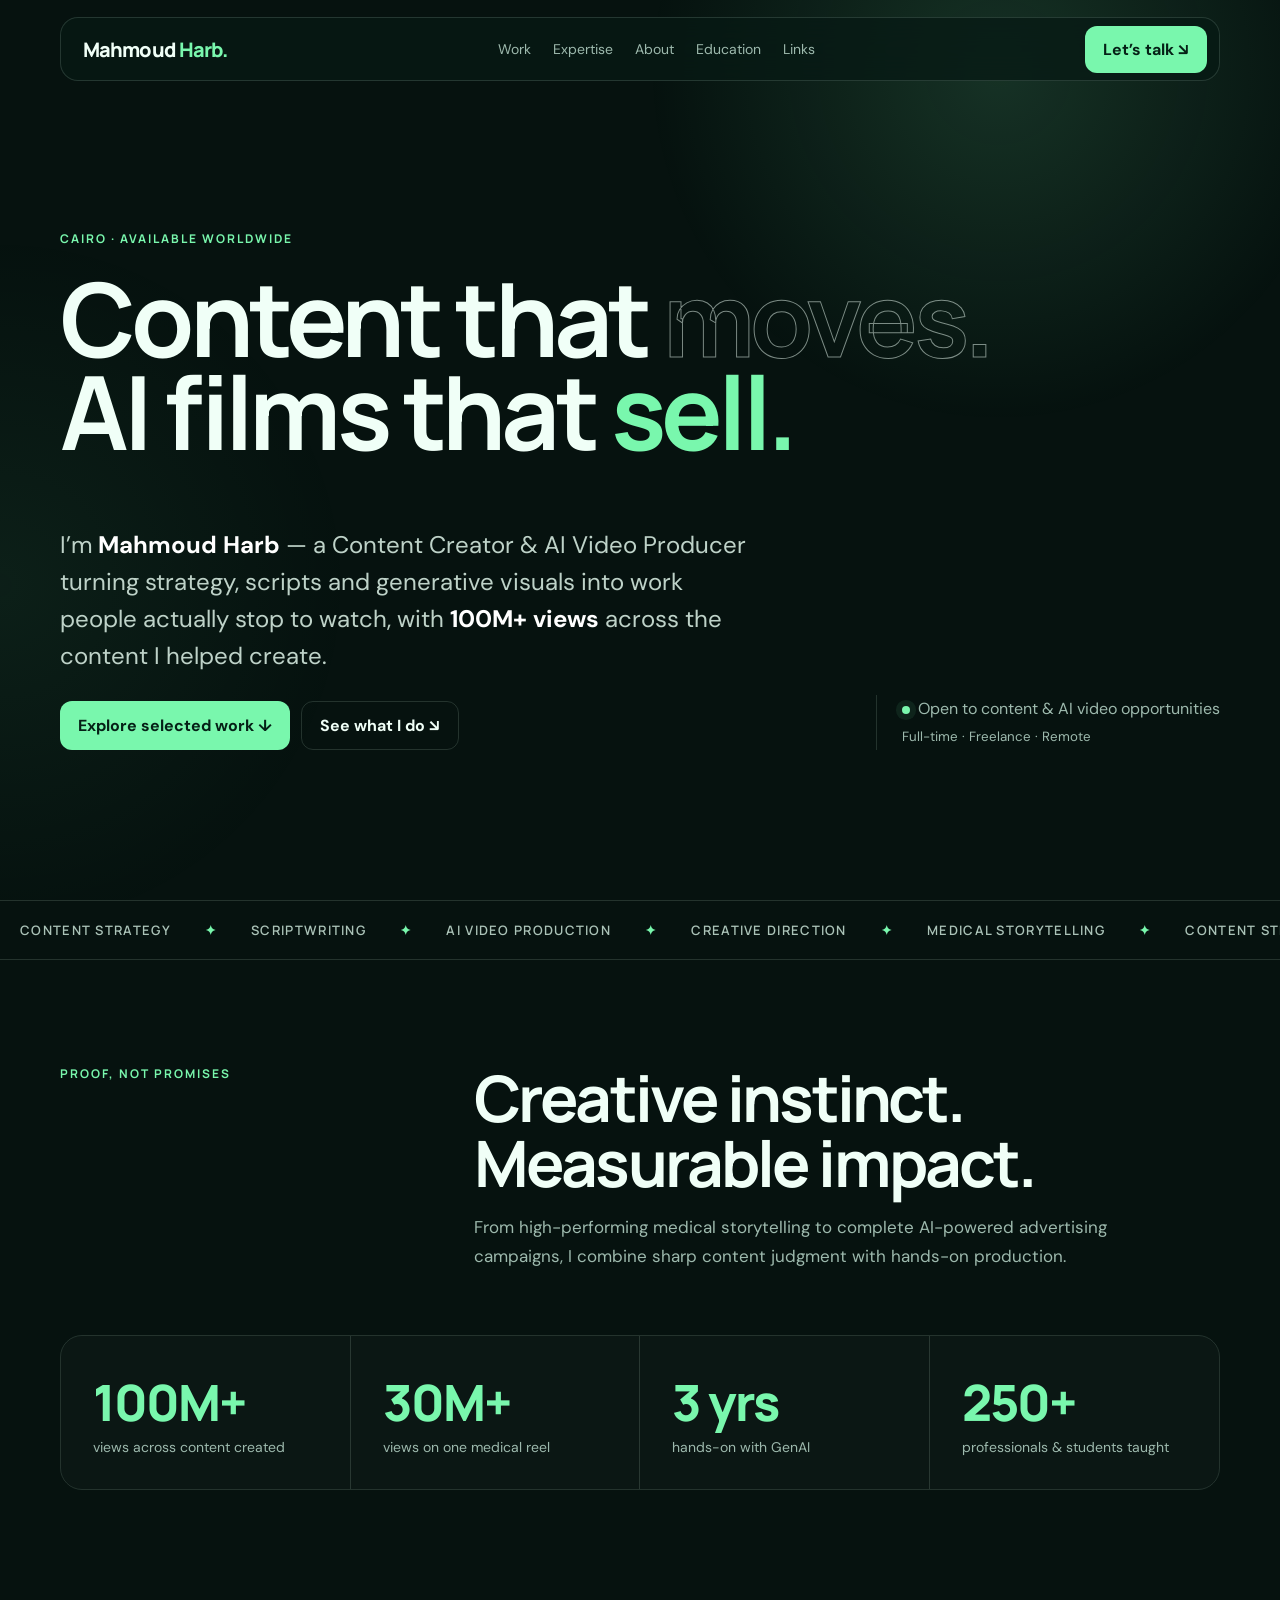
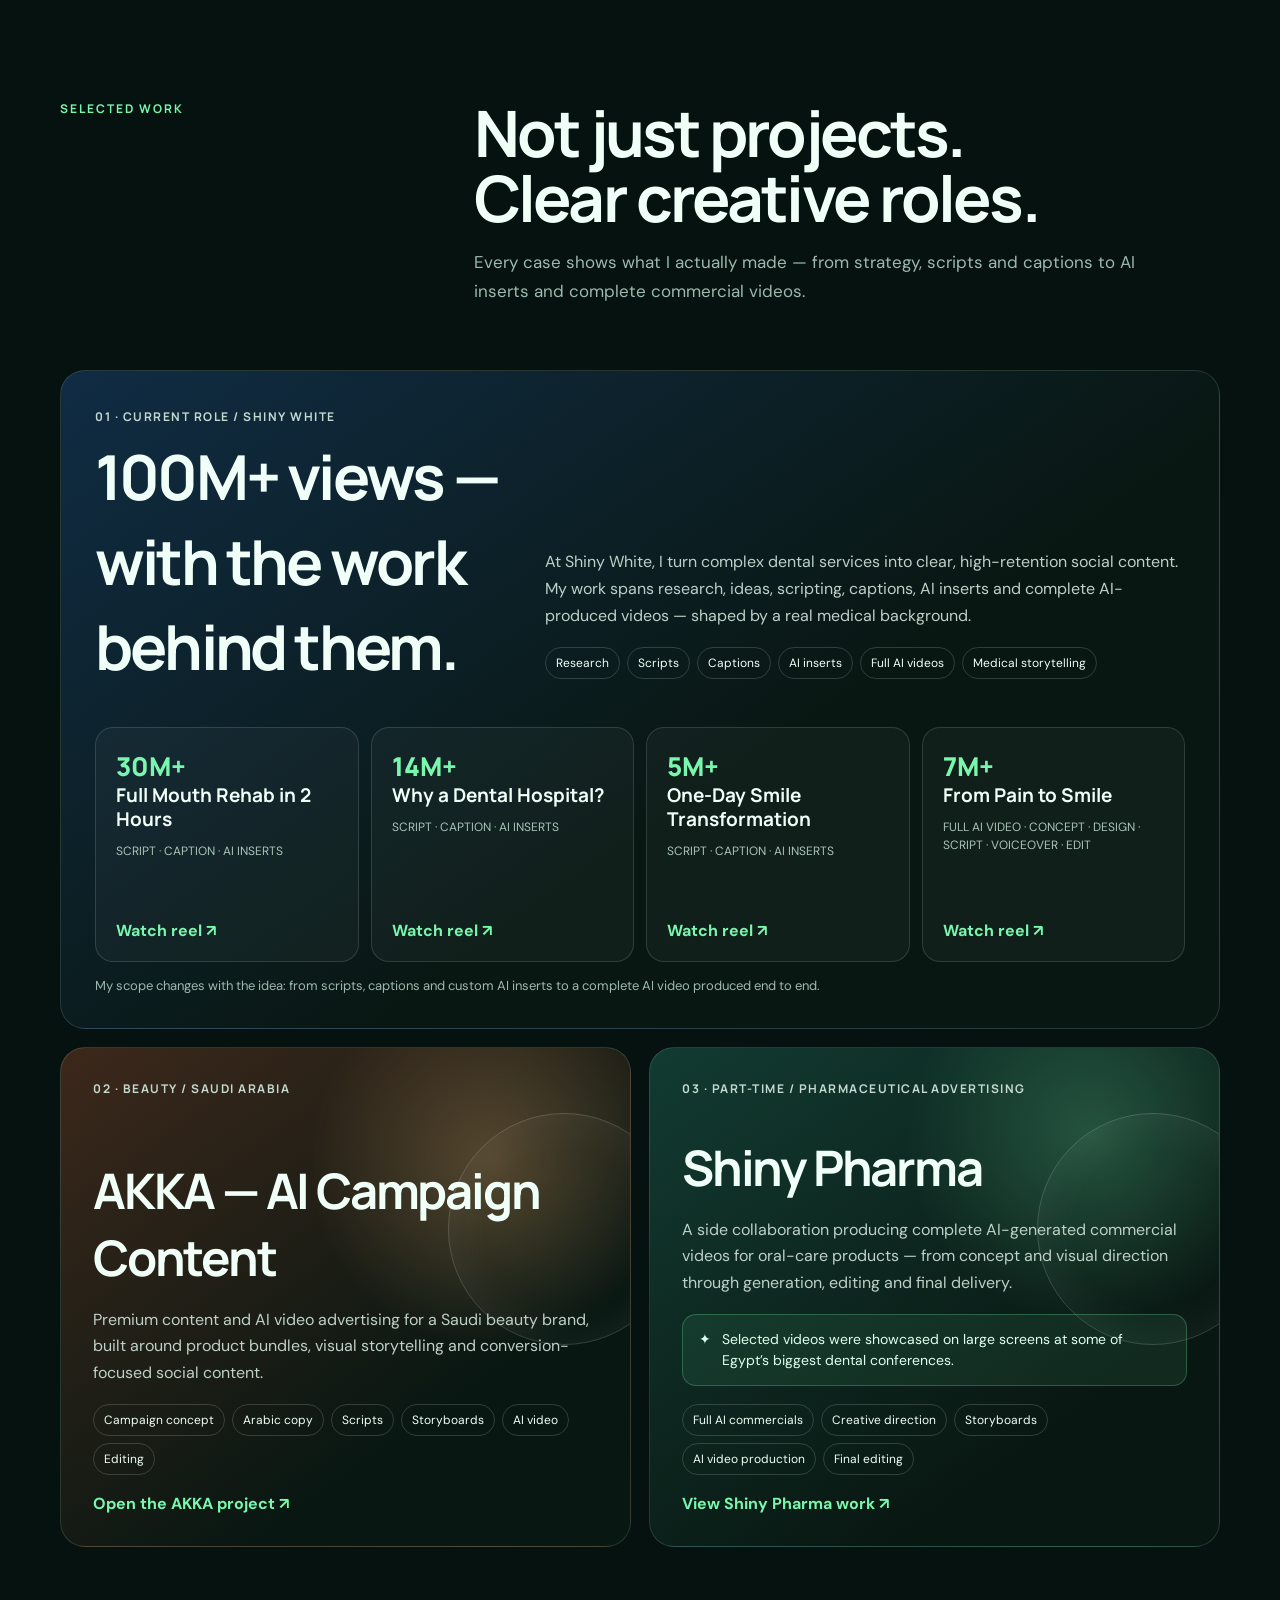
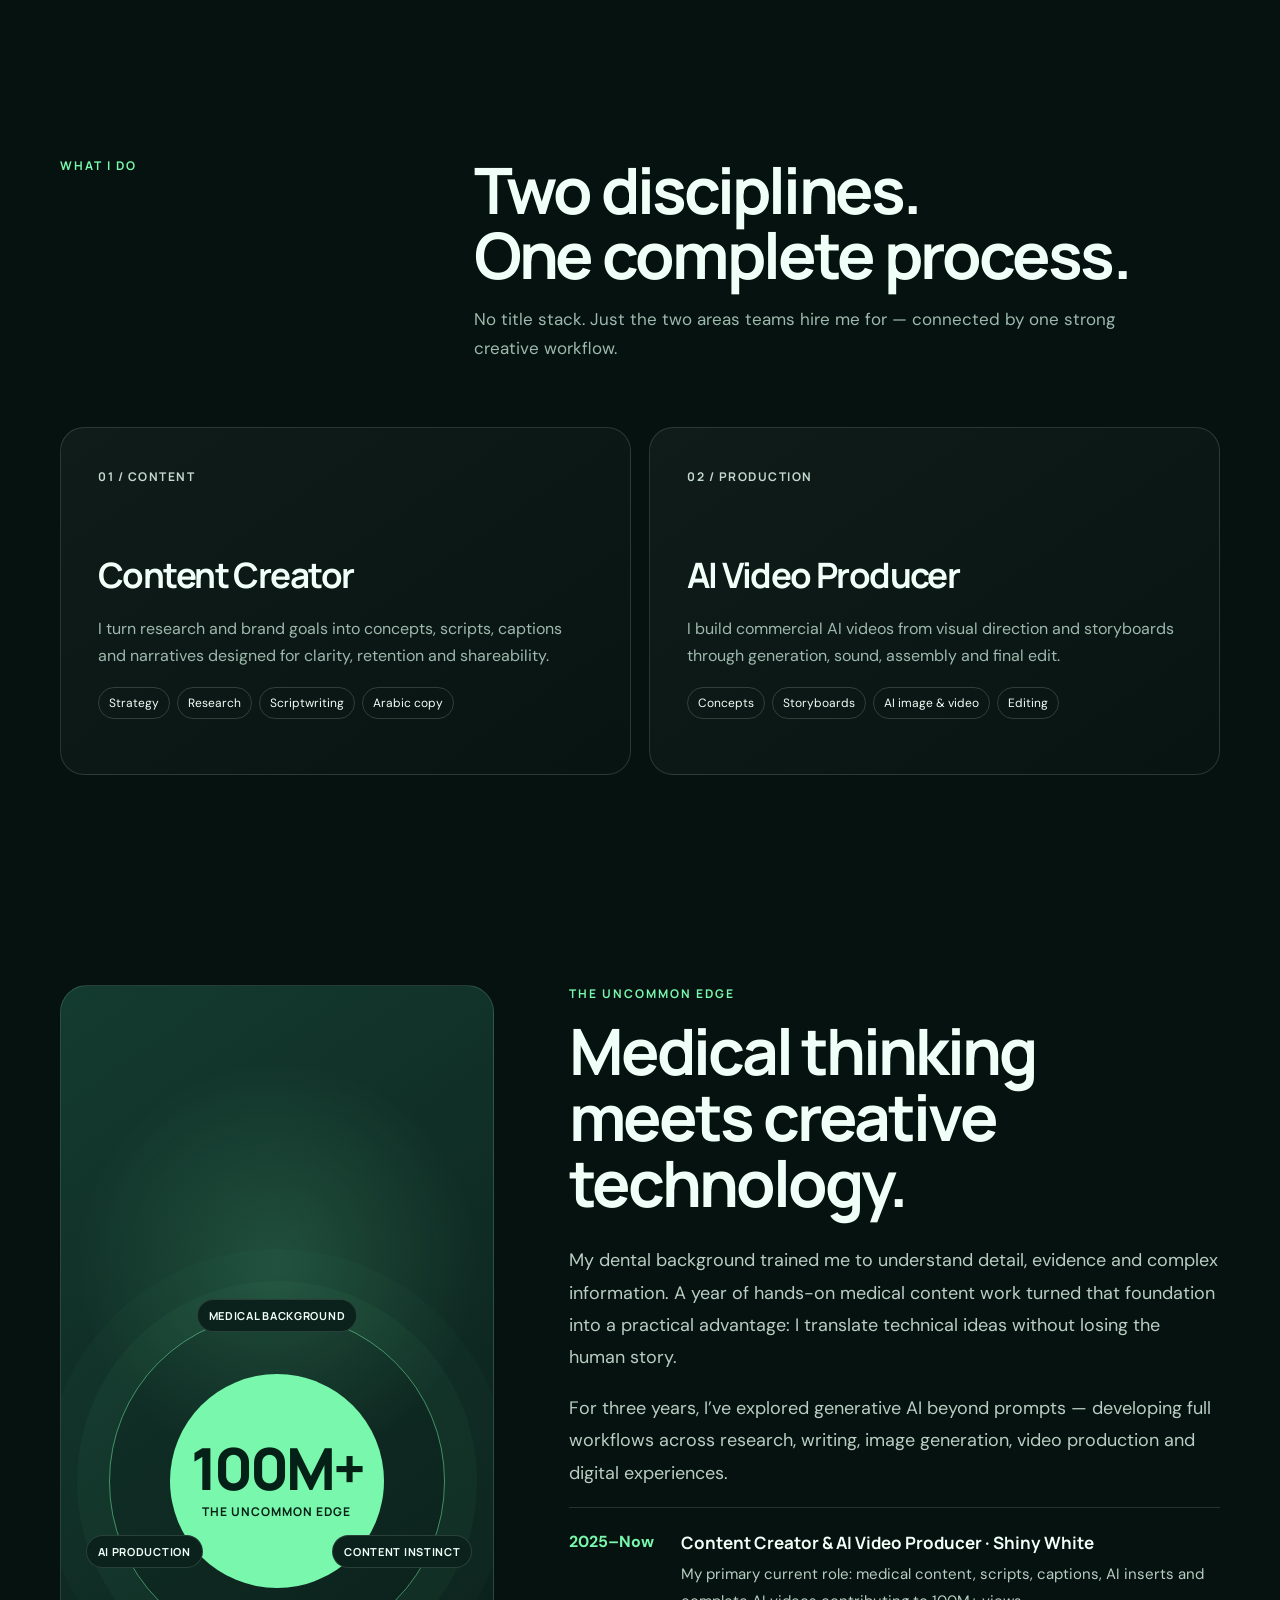
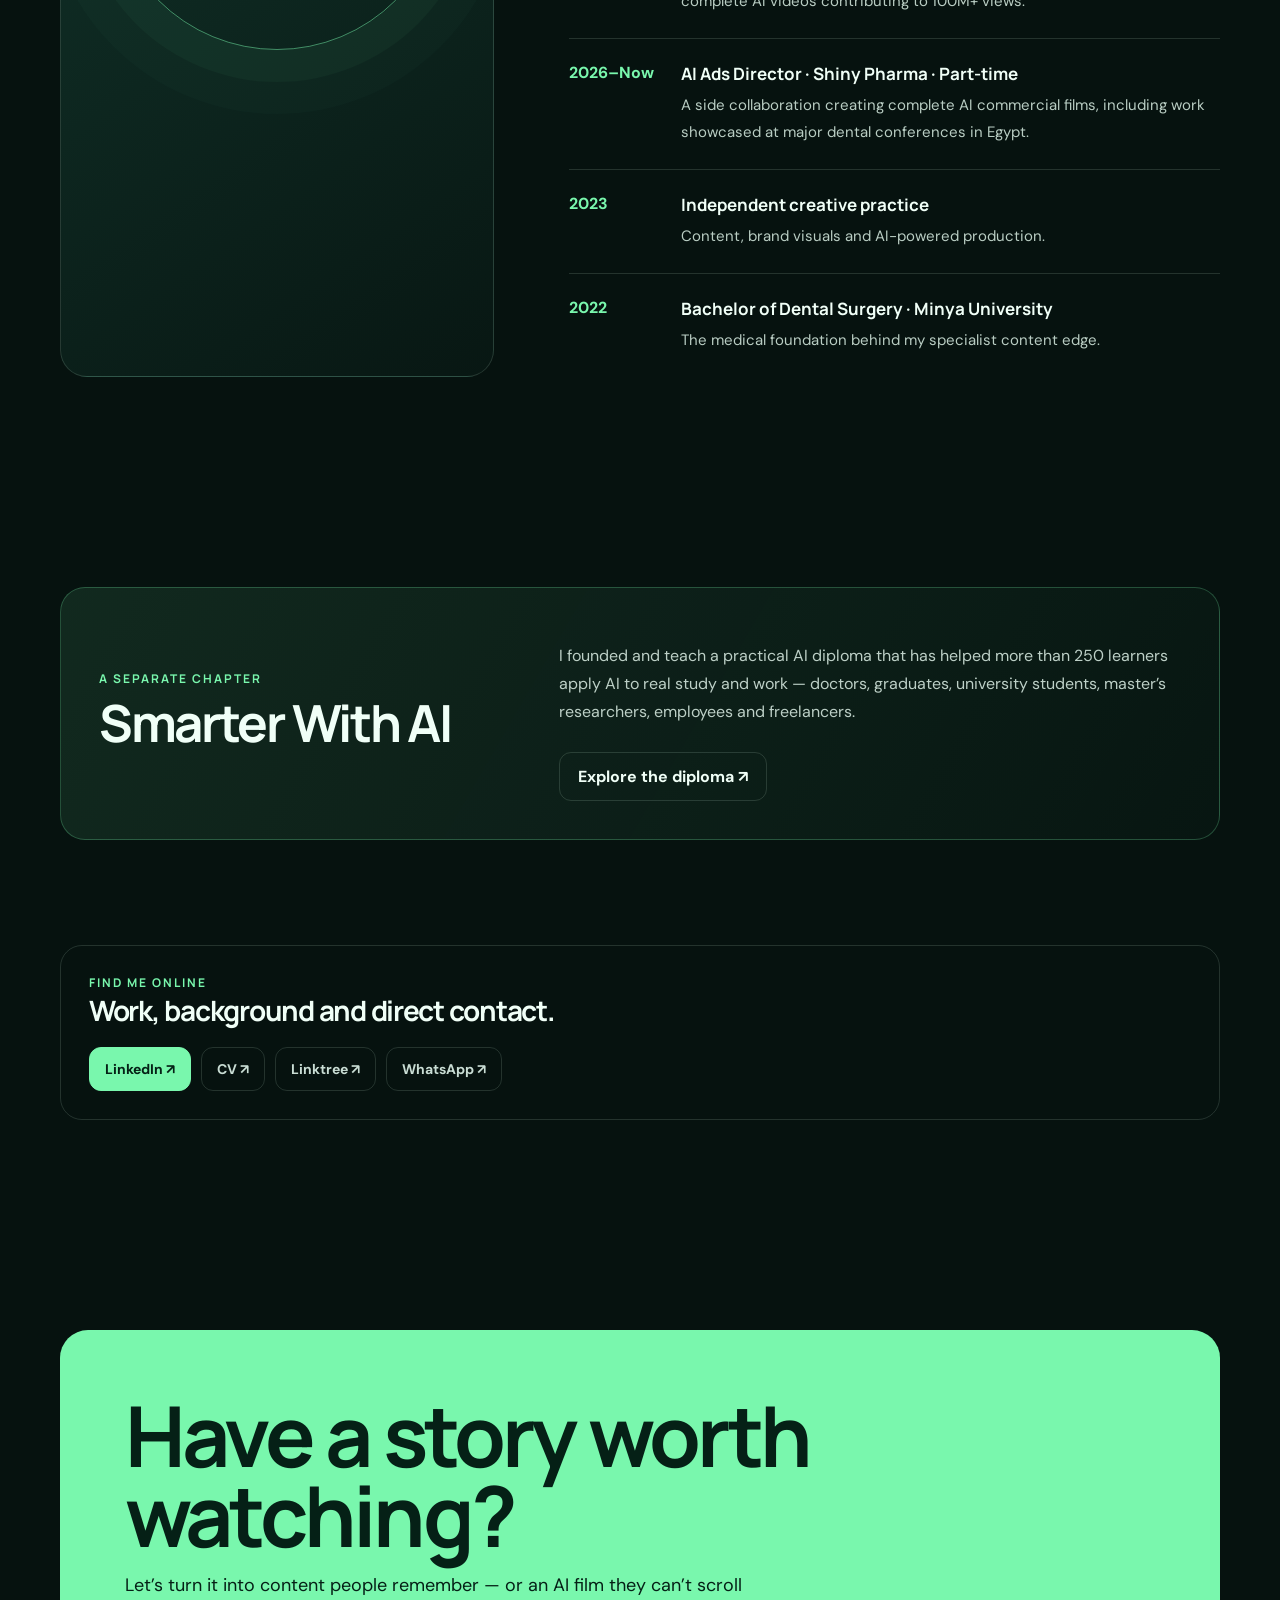
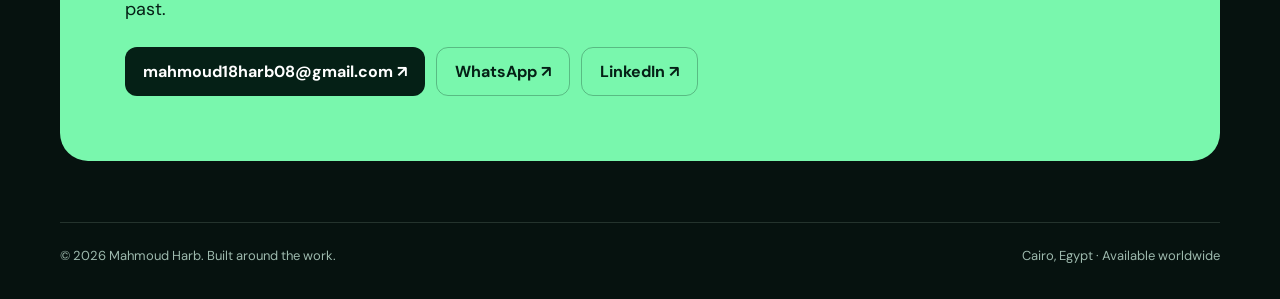
==== index.html @ a983f6a3 "index.html" ====
<!doctype html>
<html lang="en">
<head>
<meta charset="UTF-8"><meta name="viewport" content="width=device-width,initial-scale=1">
<title>Mahmoud Harb | Content Creator & AI Video Producer</title>
<meta name="description" content="Content creator and AI video producer with 100M+ views, a medical background and three years of hands-on generative AI experience.">
<link rel="preconnect" href="https://fonts.googleapis.com"><link rel="preconnect" href="https://fonts.gstatic.com" crossorigin>
<link href="https://fonts.googleapis.com/css2?family=DM+Sans:wght@400;500;600;700&family=Manrope:wght@500;600;700;800&display=swap" rel="stylesheet">
<style>
:root{--bg:#06120f;--panel:#0b211b;--line:rgba(215,255,232,.14);--text:#f0fff7;--muted:#9db9ad;--green:#79f7ad}*{box-sizing:border-box}html{scroll-behavior:smooth}body{margin:0;background:var(--bg);color:var(--text);font-family:"DM Sans",sans-serif;overflow-x:hidden}body:before{content:"";position:fixed;inset:0;z-index:-1;background:radial-gradient(circle at 78% 8%,rgba(121,247,173,.14),transparent 27%),radial-gradient(circle at 0 65%,rgba(121,247,173,.06),transparent 25%)}a{color:inherit;text-decoration:none}.wrap{width:min(1160px,calc(100% - 38px));margin:auto}.nav{position:fixed;z-index:10;top:17px;left:50%;transform:translateX(-50%);width:min(1160px,calc(100% - 26px));height:64px;padding:0 12px 0 22px;display:flex;align-items:center;justify-content:space-between;border:1px solid var(--line);background:rgba(7,25,20,.76);backdrop-filter:blur(18px);border-radius:18px}.logo,h1,h2,h3{font-family:Manrope;margin:0;letter-spacing:-.045em}.logo{font-weight:800;font-size:20px}.logo i{color:var(--green);font-style:normal}.links{display:flex;gap:22px;color:var(--muted);font-size:14px}.cta,.btn{display:inline-flex;align-items:center;justify-content:center;border-radius:12px;padding:13px 18px;font-weight:700;transition:.25s}.cta,.btn.main{background:var(--green);color:#052016}.btn.alt{border:1px solid var(--line)}.cta:hover,.btn:hover,.social-pill:hover{transform:translateY(-2px)}header{min-height:100vh;padding:155px 0 75px;display:grid;align-items:center}.eyebrow,.kicker{font:700 12px Manrope;letter-spacing:2px;text-transform:uppercase;color:var(--green)}h1{font-size:clamp(54px,8vw,108px);line-height:.9;margin:25px 0}.outline{color:transparent;-webkit-text-stroke:1px rgba(240,255,247,.5)}.hero-row{margin-top:45px;display:grid;grid-template-columns:1.25fr .75fr;gap:60px;align-items:end}.lead{font-size:clamp(18px,2vw,24px);line-height:1.55;color:#bed2c8;max-width:720px}.lead strong{color:#fff}.buttons{display:flex;gap:11px;flex-wrap:wrap;margin-top:26px}.available{justify-self:end;border-left:1px solid var(--line);padding-left:25px;color:var(--muted);line-height:1.7}.dot{display:inline-block;width:8px;height:8px;border-radius:50%;background:var(--green);margin-right:8px;box-shadow:0 0 0 6px rgba(121,247,173,.08)}.ticker{border-block:1px solid var(--line);overflow:hidden}.track{width:max-content;display:flex;gap:34px;padding:20px;animation:move 25s linear infinite;text-transform:uppercase;color:#abc3b8;font:600 13px Manrope;letter-spacing:1.3px}.track b{color:var(--green)}@keyframes move{to{transform:translateX(-50%)}}section{padding:105px 0}.head{display:grid;grid-template-columns:.65fr 1.35fr;gap:55px;margin-bottom:46px}.head h2{font-size:clamp(40px,5vw,64px);line-height:1.02}.head p{color:var(--muted);font-size:17px;line-height:1.75;max-width:670px}.stats{display:grid;grid-template-columns:repeat(4,1fr);border:1px solid var(--line);border-radius:22px;overflow:hidden}.stat{padding:32px;background:rgba(255,255,255,.025);border-right:1px solid var(--line)}.stat:last-child{border:0}.stat b{display:block;font:800 clamp(34px,4vw,50px) Manrope;color:var(--green);letter-spacing:-2px}.stat span{font-size:14px;color:var(--muted)}.projects{display:grid;grid-template-columns:1fr 1fr;gap:18px}.card{min-height:500px;border:1px solid var(--line);border-radius:25px;padding:32px;background:var(--panel);display:flex;flex-direction:column;justify-content:space-between;position:relative;overflow:hidden}.card.akka{background:radial-gradient(circle at 76% 23%,rgba(234,181,114,.28),transparent 32%),linear-gradient(145deg,#3d281b,#091712 70%)}.card.shiny{background:radial-gradient(circle at 72% 25%,rgba(80,186,255,.2),transparent 30%),linear-gradient(145deg,#102c44,#091712 72%)}.card.pharma{background:radial-gradient(circle at 78% 18%,rgba(121,247,173,.22),transparent 31%),linear-gradient(145deg,#123b31,#091712 74%)}.card:before{content:"";position:absolute;width:230px;height:230px;border:1px solid rgba(255,255,255,.18);border-radius:50%;right:-50px;top:65px;box-shadow:inset 0 0 50px rgba(255,255,255,.07)}.card>*{position:relative}.num{font:700 12px Manrope;letter-spacing:1.5px;text-transform:uppercase;color:#c4d9cf}.card h3{font-size:clamp(30px,4vw,49px)}.card p{color:#bed0c7;line-height:1.65;max-width:620px}.tags{display:flex;gap:7px;flex-wrap:wrap;margin:18px 0}.tag{border:1px solid rgba(255,255,255,.16);border-radius:100px;padding:7px 10px;font-size:12px}.more{font-weight:700;color:var(--green)}.conference{display:flex;gap:11px;align-items:flex-start;padding:14px 16px;margin:18px 0;border:1px solid rgba(121,247,173,.25);background:rgba(121,247,173,.08);border-radius:14px;color:#dfffee;font-size:14px;line-height:1.5}.case-wide{grid-column:1/-1;border:1px solid var(--line);border-radius:25px;padding:34px;background:linear-gradient(145deg,#102c44,#091712 60%)}.case-top{display:grid;grid-template-columns:.78fr 1.22fr;gap:40px;align-items:end}.case-top h3{font-size:clamp(36px,5vw,62px);margin:8px 0}.case-top p{color:#bed0c7;line-height:1.7}.sample-grid{display:grid;grid-template-columns:repeat(4,1fr);gap:12px;margin-top:30px}.sample{min-height:235px;padding:20px;border:1px solid rgba(255,255,255,.13);border-radius:18px;background:rgba(255,255,255,.035);display:flex;flex-direction:column;justify-content:space-between;transition:.25s}.sample:hover{border-color:rgba(121,247,173,.55);transform:translateY(-3px)}.sample strong{font:700 19px Manrope;line-height:1.25}.views{font:800 26px Manrope;color:var(--green)}.sample-meta{color:#a9c4b8;font-size:12px;line-height:1.55;margin-top:10px}.scope-note{grid-column:1/-1;color:var(--muted);font-size:13px;margin-top:3px}.services{display:grid;grid-template-columns:1fr 1fr;gap:18px}.service{border:1px solid var(--line);border-radius:24px;padding:37px;background:linear-gradient(145deg,rgba(255,255,255,.045),rgba(255,255,255,.01));min-height:320px}.service h3{font-size:35px;margin:65px 0 15px}.service p{color:var(--muted);line-height:1.7}.about{display:grid;grid-template-columns:.8fr 1.2fr;gap:75px}.visual{min-height:570px;position:sticky;top:105px;border:1px solid var(--line);border-radius:27px;background:radial-gradient(circle at 50% 28%,rgba(121,247,173,.16),transparent 27%),linear-gradient(145deg,#143b30,#081713);display:grid;place-items:center;overflow:hidden}.edge-orbit{width:78%;aspect-ratio:1;border:1px solid rgba(121,247,173,.5);border-radius:50%;display:grid;place-items:center;position:relative;box-shadow:0 0 0 32px rgba(121,247,173,.035),0 0 0 64px rgba(121,247,173,.018)}.edge-core{width:64%;aspect-ratio:1;border-radius:50%;background:var(--green);color:#052016;display:flex;flex-direction:column;align-items:center;justify-content:center;text-align:center;padding:15px}.edge-core b{font:800 clamp(38px,5vw,58px) Manrope;letter-spacing:-3px;line-height:.9}.edge-core span{font:700 12px Manrope;text-transform:uppercase;letter-spacing:1px;margin-top:9px}.orbit-label{position:absolute;padding:8px 11px;border:1px solid var(--line);background:#0b211b;border-radius:100px;font:700 11px Manrope;letter-spacing:.7px;text-transform:uppercase}.orbit-label.one{top:-15px}.orbit-label.two{right:-28px;bottom:24%}.orbit-label.three{left:-24px;bottom:24%}.about h2{font-size:clamp(42px,5vw,66px);line-height:1.03;margin:16px 0 28px}.about p{font-size:18px;line-height:1.8;color:#b9cdc3}.time{display:grid;grid-template-columns:92px 1fr;gap:20px;border-top:1px solid var(--line);padding:23px 0}.time b{color:var(--green)}.time h4{font:700 17px Manrope;margin:0 0 7px}.time p{font-size:15px;margin:0}.edu{border:1px solid rgba(121,247,173,.25);background:linear-gradient(120deg,rgba(121,247,173,.1),rgba(121,247,173,.02));border-radius:25px;padding:38px;display:grid;grid-template-columns:.8fr 1.2fr;gap:45px;align-items:center}.edu h3{font-size:clamp(35px,4vw,52px)}.edu p{color:#bdd0c7;line-height:1.75}.social-section{padding-top:0}.socialbar{border:1px solid var(--line);border-radius:22px;padding:28px}.socialbar h3{font-size:28px;margin-bottom:18px}.sociallinks{display:flex;gap:10px;flex-wrap:wrap}.social-pill{padding:12px 15px;border:1px solid var(--line);border-radius:12px;color:#c9ddd4;font-weight:700;font-size:14px;transition:.25s}.social-pill.primary{background:var(--green);border-color:var(--green);color:#052016}.contact{padding-bottom:36px}.contactbox{border-radius:28px;background:var(--green);color:#052016;padding:65px}.contactbox h2{font-size:clamp(48px,7vw,84px);line-height:.95}.contactbox p{font-size:18px;max-width:650px}.contactbox .btn.main{background:#052016;color:white}.contactbox .btn.alt{border-color:rgba(5,32,22,.28)}footer{padding:25px 0 35px;color:var(--muted);font-size:13px}.foot{display:flex;justify-content:space-between;border-top:1px solid var(--line);padding-top:24px}.reveal{opacity:0;transform:translateY(24px);transition:.7s}.reveal.show{opacity:1;transform:none}
@media(max-width:850px){.links{display:none}.hero-row,.head,.about,.edu,.case-top{grid-template-columns:1fr;gap:28px}.available{justify-self:start}.stats{grid-template-columns:1fr 1fr}.projects{grid-template-columns:1fr}.case-wide{grid-column:auto}.sample-grid{grid-template-columns:1fr 1fr}.services{grid-template-columns:1fr}.visual{position:relative;top:0;min-height:440px}.stat:nth-child(2){border-right:0}.stat:nth-child(-n+2){border-bottom:1px solid var(--line)}}@media(max-width:520px){.wrap{width:calc(100% - 26px)}.nav{height:58px}.logo{font-size:17px}.cta{font-size:12px;padding:10px 12px}header{min-height:auto;padding-top:125px}h1{font-size:51px}.lead{font-size:17px}.stats{grid-template-columns:1fr}.stat{border-right:0;border-bottom:1px solid var(--line)}section{padding:75px 0}.card,.service,.case-wide{padding:24px}.card{min-height:430px}.sample-grid{grid-template-columns:1fr}.sample{min-height:190px}.visual{min-height:390px}.edge-orbit{width:73%}.contactbox{padding:43px 26px}.foot{flex-direction:column;gap:14px}}@media(prefers-reduced-motion:reduce){.track{animation:none}.reveal{opacity:1;transform:none}}
</style>
</head>
<body>
<nav class="nav"><a class="logo" href="#">Mahmoud <i>Harb.</i></a><div class="links"><a href="#work">Work</a><a href="#expertise">Expertise</a><a href="#about">About</a><a href="#education">Education</a><a href="#connect">Links</a></div><a class="cta" href="#contact">Let’s talk ↘</a></nav>
<header class="wrap"><div><div class="eyebrow">Cairo · Available worldwide</div><h1>Content that <span class="outline">moves.</span><br>AI films that <span style="color:var(--green)">sell.</span></h1><div class="hero-row"><div><p class="lead">I’m <strong>Mahmoud Harb</strong> — a Content Creator & AI Video Producer turning strategy, scripts and generative visuals into work people actually stop to watch, with <strong>100M+ views</strong> across the content I helped create.</p><div class="buttons"><a class="btn main" href="#work">Explore selected work ↓</a><a class="btn alt" href="#expertise">See what I do ↘</a></div></div><div class="available"><span class="dot"></span>Open to content & AI video opportunities<br><small>Full-time · Freelance · Remote</small></div></div></div></header>
<div class="ticker"><div class="track"><span>Content strategy</span><b>✦</b><span>Scriptwriting</span><b>✦</b><span>AI video production</span><b>✦</b><span>Creative direction</span><b>✦</b><span>Medical storytelling</span><b>✦</b><span>Content strategy</span><b>✦</b><span>Scriptwriting</span><b>✦</b><span>AI video production</span><b>✦</b><span>Creative direction</span><b>✦</b><span>Medical storytelling</span><b>✦</b></div></div>
<main>
<section><div class="wrap"><div class="head reveal"><div class="kicker">Proof, not promises</div><div><h2>Creative instinct.<br>Measurable impact.</h2><p>From high-performing medical storytelling to complete AI-powered advertising campaigns, I combine sharp content judgment with hands-on production.</p></div></div><div class="stats reveal"><div class="stat"><b>100M+</b><span>views across content created</span></div><div class="stat"><b>30M+</b><span>views on one medical reel</span></div><div class="stat"><b>3 yrs</b><span>hands-on with GenAI</span></div><div class="stat"><b>250+</b><span>professionals & students taught</span></div></div></div></section>
<section id="work"><div class="wrap"><div class="head reveal"><div class="kicker">Selected work</div><div><h2>Not just projects.<br>Clear creative roles.</h2><p>Every case shows what I actually made — from strategy, scripts and captions to AI inserts and complete commercial videos.</p></div></div><div class="projects">
<article class="case-wide reveal"><div class="case-top"><div><span class="num">01 · Current role / Shiny White</span><h3>100M+ views — with the work behind them.</h3></div><div><p>At Shiny White, I turn complex dental services into clear, high-retention social content. My work spans research, ideas, scripting, captions, AI inserts and complete AI-produced videos — shaped by a real medical background.</p><div class="tags"><span class="tag">Research</span><span class="tag">Scripts</span><span class="tag">Captions</span><span class="tag">AI inserts</span><span class="tag">Full AI videos</span><span class="tag">Medical storytelling</span></div></div></div><div class="sample-grid">
<a class="sample" target="_blank" rel="noopener" href="https://www.instagram.com/reel/DV_U5z1jWoQ/?utm_source=ig_web_copy_link&igsh=MzRlODBiNWFlZA=="><div><div class="views">30M+</div><strong>Full Mouth Rehab in 2 Hours</strong><div class="sample-meta">SCRIPT · CAPTION · AI INSERTS</div></div><span class="more">Watch reel ↗</span></a>
<a class="sample" target="_blank" rel="noopener" href="https://www.instagram.com/reel/DWJBw4IjeYD/?utm_source=ig_web_copy_link&igsh=MzRlODBiNWFlZA=="><div><div class="views">14M+</div><strong>Why a Dental Hospital?</strong><div class="sample-meta">SCRIPT · CAPTION · AI INSERTS</div></div><span class="more">Watch reel ↗</span></a>
<a class="sample" target="_blank" rel="noopener" href="https://www.instagram.com/reel/DZa8bceiqEs/"><div><div class="views">5M+</div><strong>One-Day Smile Transformation</strong><div class="sample-meta">SCRIPT · CAPTION · AI INSERTS</div></div><span class="more">Watch reel ↗</span></a>
<a class="sample" target="_blank" rel="noopener" href="https://www.instagram.com/reel/DaA4KxXFO-6/?utm_source=ig_web_copy_link&igsh=MzRlODBiNWFlZA=="><div><div class="views">7M+</div><strong>From Pain to Smile</strong><div class="sample-meta">FULL AI VIDEO · CONCEPT · DESIGN · SCRIPT · VOICEOVER · EDIT</div></div><span class="more">Watch reel ↗</span></a>
<div class="scope-note">My scope changes with the idea: from scripts, captions and custom AI inserts to a complete AI video produced end to end.</div>
</div></article>
<article class="card akka reveal"><span class="num">02 · Beauty / Saudi Arabia</span><div><h3>AKKA — AI Campaign Content</h3><p>Premium content and AI video advertising for a Saudi beauty brand, built around product bundles, visual storytelling and conversion-focused social content.</p><div class="tags"><span class="tag">Campaign concept</span><span class="tag">Arabic copy</span><span class="tag">Scripts</span><span class="tag">Storyboards</span><span class="tag">AI video</span><span class="tag">Editing</span></div><a class="more" target="_blank" rel="noopener" href="https://drive.google.com/drive/folders/1aj6il_2NTvbgOJnVXtIymrxKfmsrHSlH?usp=sharing">Open the AKKA project ↗</a></div></article>
<article class="card pharma reveal"><span class="num">03 · Part-time / Pharmaceutical advertising</span><div><h3>Shiny Pharma</h3><p>A side collaboration producing complete AI-generated commercial videos for oral-care products — from concept and visual direction through generation, editing and final delivery.</p><div class="conference"><span>✦</span><span>Selected videos were showcased on large screens at some of Egypt’s biggest dental conferences.</span></div><div class="tags"><span class="tag">Full AI commercials</span><span class="tag">Creative direction</span><span class="tag">Storyboards</span><span class="tag">AI video production</span><span class="tag">Final editing</span></div><a class="more" target="_blank" rel="noopener" href="https://drive.google.com/drive/folders/1ZJujZo2g473f6RY53t7mGYjmjzGdkk7b?usp=sharing">View Shiny Pharma work ↗</a></div></article>
</div></div></section>
<section id="expertise"><div class="wrap"><div class="head reveal"><div class="kicker">What I do</div><div><h2>Two disciplines.<br>One complete process.</h2><p>No title stack. Just the two areas teams hire me for — connected by one strong creative workflow.</p></div></div><div class="services"><article class="service reveal"><span class="num">01 / CONTENT</span><h3>Content Creator</h3><p>I turn research and brand goals into concepts, scripts, captions and narratives designed for clarity, retention and shareability.</p><div class="tags"><span class="tag">Strategy</span><span class="tag">Research</span><span class="tag">Scriptwriting</span><span class="tag">Arabic copy</span></div></article><article class="service reveal"><span class="num">02 / PRODUCTION</span><h3>AI Video Producer</h3><p>I build commercial AI videos from visual direction and storyboards through generation, sound, assembly and final edit.</p><div class="tags"><span class="tag">Concepts</span><span class="tag">Storyboards</span><span class="tag">AI image & video</span><span class="tag">Editing</span></div></article></div></div></section>
<section id="about"><div class="wrap about"><div class="visual reveal"><div class="edge-orbit"><span class="orbit-label one">Medical background</span><span class="orbit-label two">Content instinct</span><span class="orbit-label three">AI production</span><div class="edge-core"><b>100M+</b><span>The uncommon edge</span></div></div></div><div class="reveal"><div class="kicker">The uncommon edge</div><h2>Medical thinking meets creative technology.</h2><p>My dental background trained me to understand detail, evidence and complex information. A year of hands-on medical content work turned that foundation into a practical advantage: I translate technical ideas without losing the human story.</p><p>For three years, I’ve explored generative AI beyond prompts — developing full workflows across research, writing, image generation, video production and digital experiences.</p><div class="time"><b>2025–Now</b><div><h4>Content Creator & AI Video Producer · Shiny White</h4><p>My primary current role: medical content, scripts, captions, AI inserts and complete AI videos contributing to 100M+ views.</p></div></div><div class="time"><b>2026–Now</b><div><h4>AI Ads Director · Shiny Pharma · Part-time</h4><p>A side collaboration creating complete AI commercial films, including work showcased at major dental conferences in Egypt.</p></div></div><div class="time"><b>2023</b><div><h4>Independent creative practice</h4><p>Content, brand visuals and AI-powered production.</p></div></div><div class="time"><b>2022</b><div><h4>Bachelor of Dental Surgery · Minya University</h4><p>The medical foundation behind my specialist content edge.</p></div></div></div></div></section>
<section id="education"><div class="wrap"><div class="edu reveal"><div><div class="kicker">A separate chapter</div><h3>Smarter With AI</h3></div><div><p>I founded and teach a practical AI diploma that has helped more than 250 learners apply AI to real study and work — doctors, graduates, university students, master’s researchers, employees and freelancers.</p><div class="buttons"><a class="btn alt" target="_blank" rel="noopener" href="https://mahmoudtaru.github.io/Smarter-With-Ai-course/">Explore the diploma ↗</a></div></div></div></div></section>
<section id="connect" class="social-section"><div class="wrap"><div class="socialbar reveal"><div class="kicker">Find me online</div><h3>Work, background and direct contact.</h3><div class="sociallinks"><a class="social-pill primary" target="_blank" rel="noopener" href="https://www.linkedin.com/in/mahmoud-harb-ui1808ux/">LinkedIn ↗</a><a class="social-pill" target="_blank" rel="noopener" href="https://drive.google.com/file/d/1P5O25Xbf8nx5w7szlgCJNz-SjJ8fEfJl/view?usp=sharing">CV ↗</a><a class="social-pill" target="_blank" rel="noopener" href="https://linktr.ee/Mahmoud_harb18">Linktree ↗</a><a class="social-pill" target="_blank" rel="noopener" href="https://api.whatsapp.com/send?phone=201157487804">WhatsApp ↗</a></div></div></div></section>
<section id="contact" class="contact"><div class="wrap"><div class="contactbox reveal"><h2>Have a story worth watching?</h2><p>Let’s turn it into content people remember — or an AI film they can’t scroll past.</p><div class="buttons"><a class="btn main" href="mailto:mahmoud18harb08@gmail.com">mahmoud18harb08@gmail.com ↗</a><a class="btn alt" target="_blank" rel="noopener" href="https://api.whatsapp.com/send?phone=201157487804">WhatsApp ↗</a><a class="btn alt" target="_blank" rel="noopener" href="https://www.linkedin.com/in/mahmoud-harb-ui1808ux/">LinkedIn ↗</a></div></div></div></section>
</main>
<footer><div class="wrap foot"><span>© 2026 Mahmoud Harb. Built around the work.</span><span>Cairo, Egypt · Available worldwide</span></div></footer>
<script>const io=new IntersectionObserver(es=>es.forEach(e=>{if(e.isIntersecting){e.target.classList.add("show");io.unobserve(e.target)}}),{threshold:.1});document.querySelectorAll(".reveal").forEach(e=>io.observe(e));</script>
</body></html>
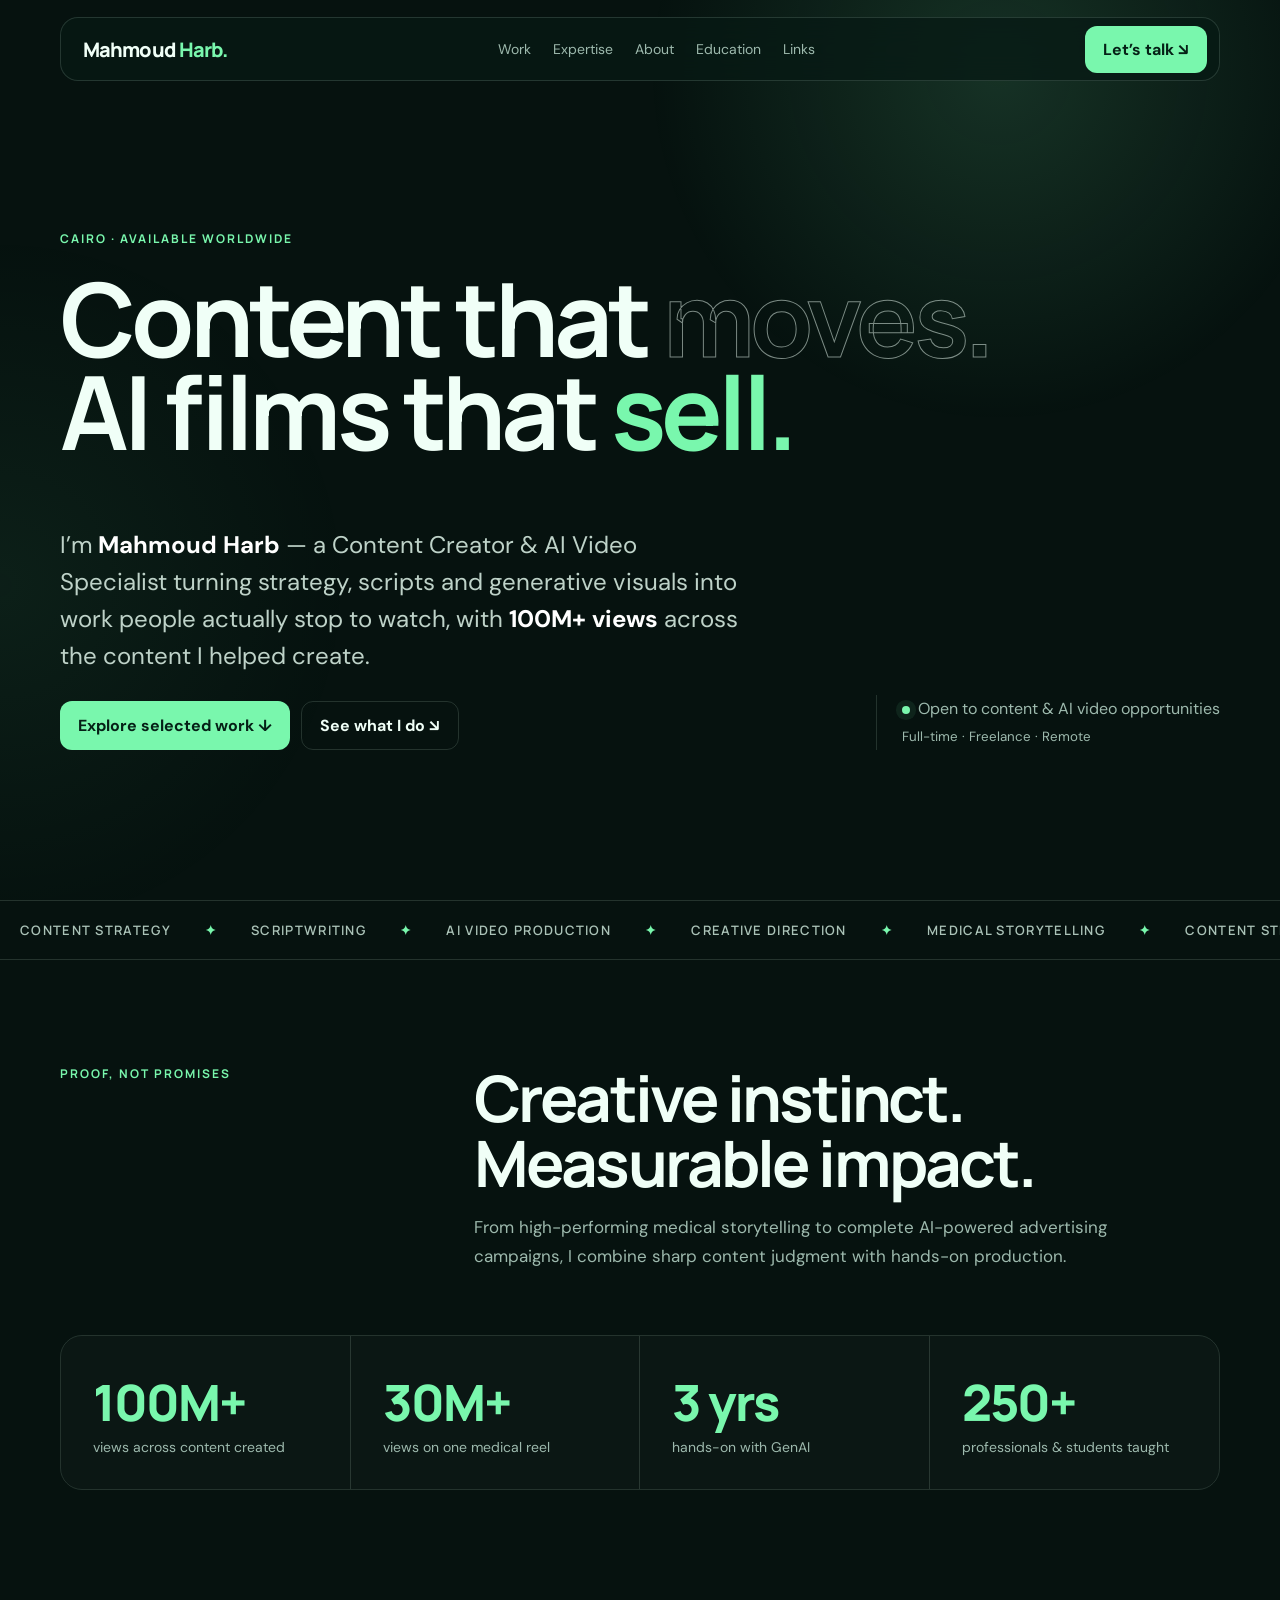
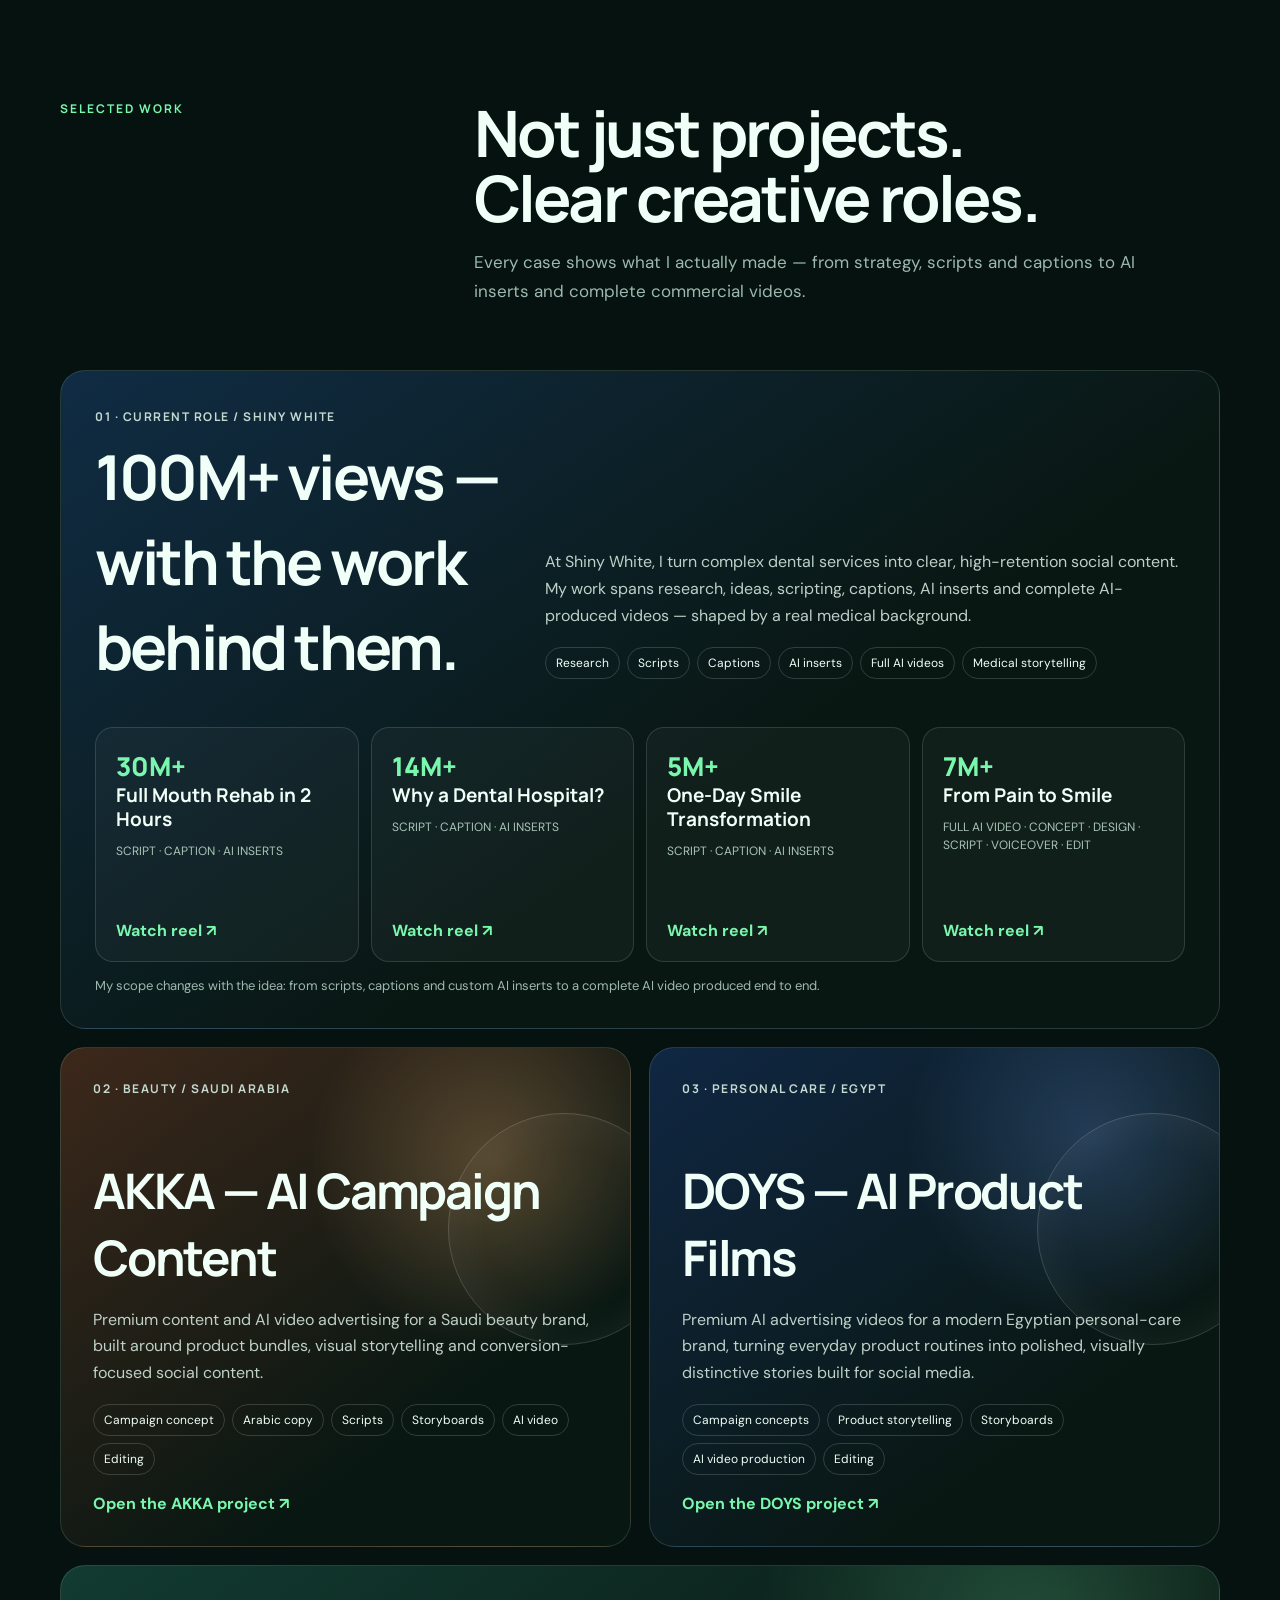
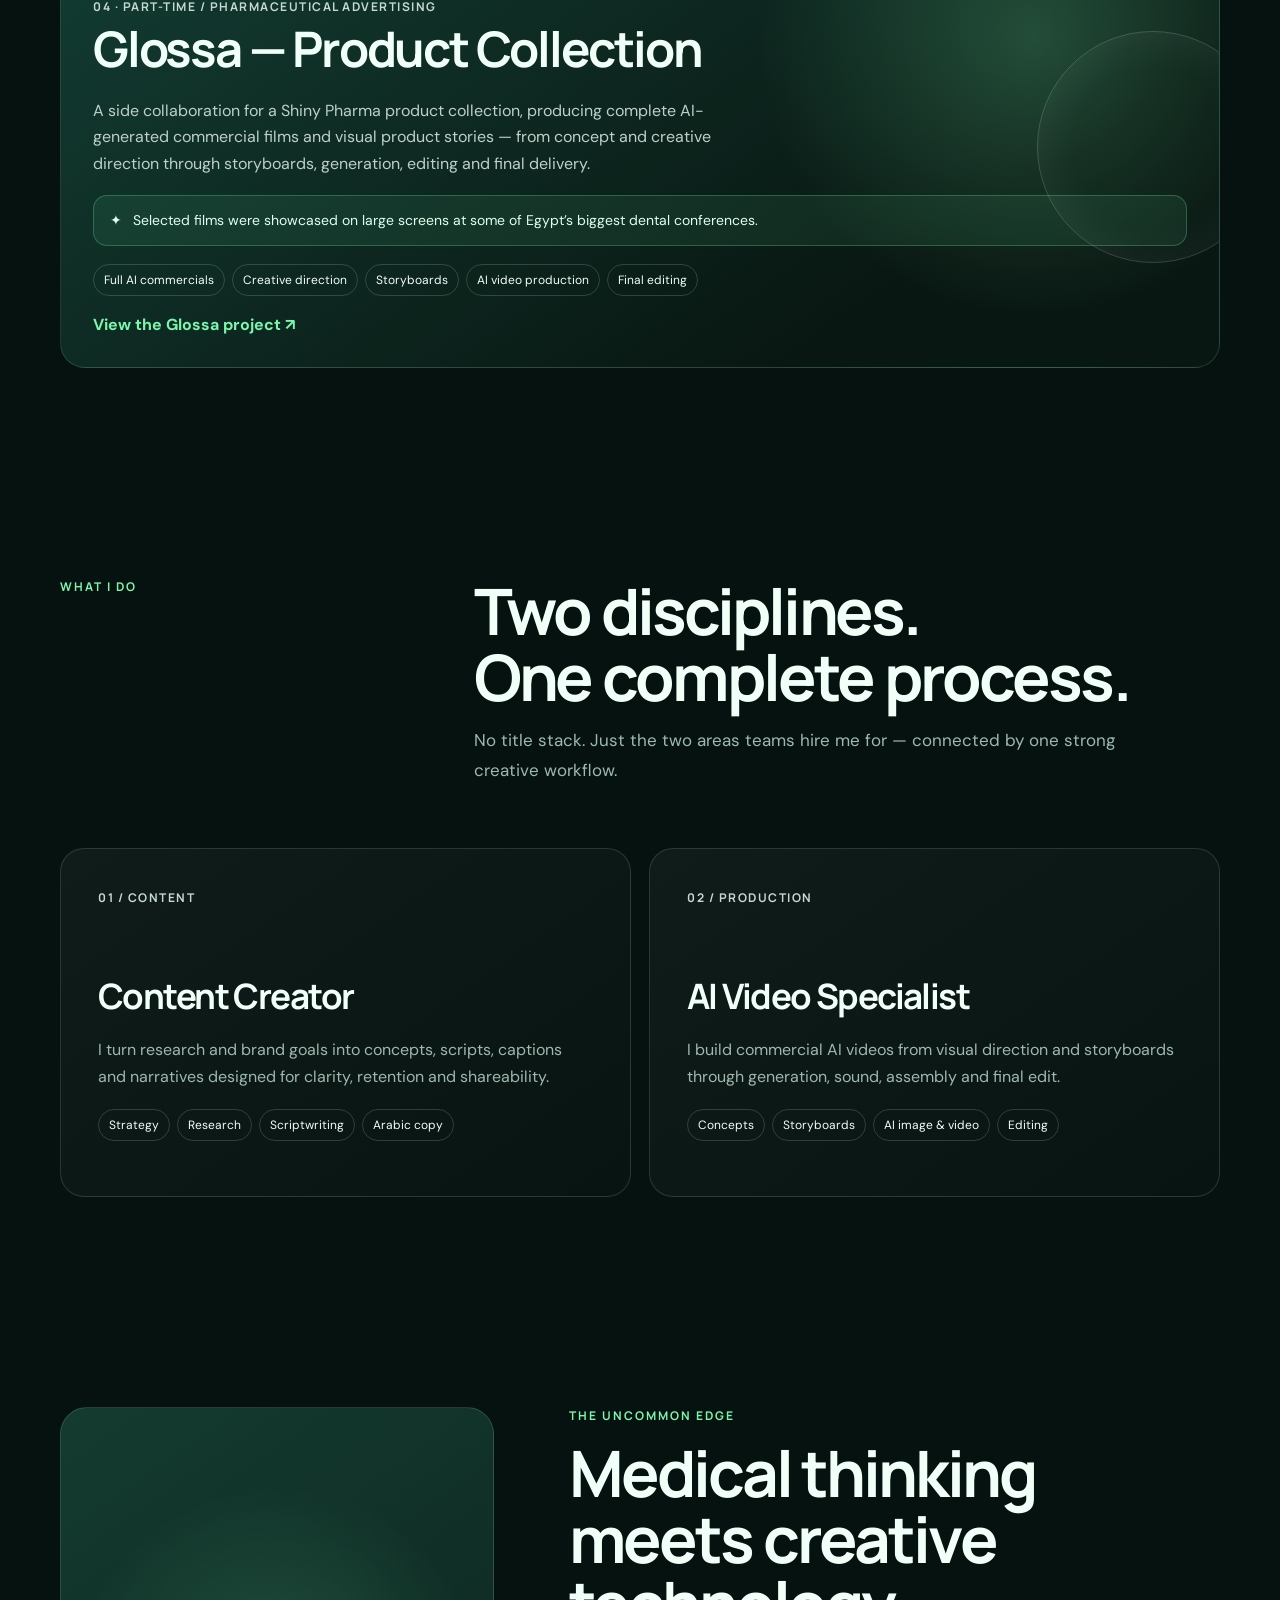
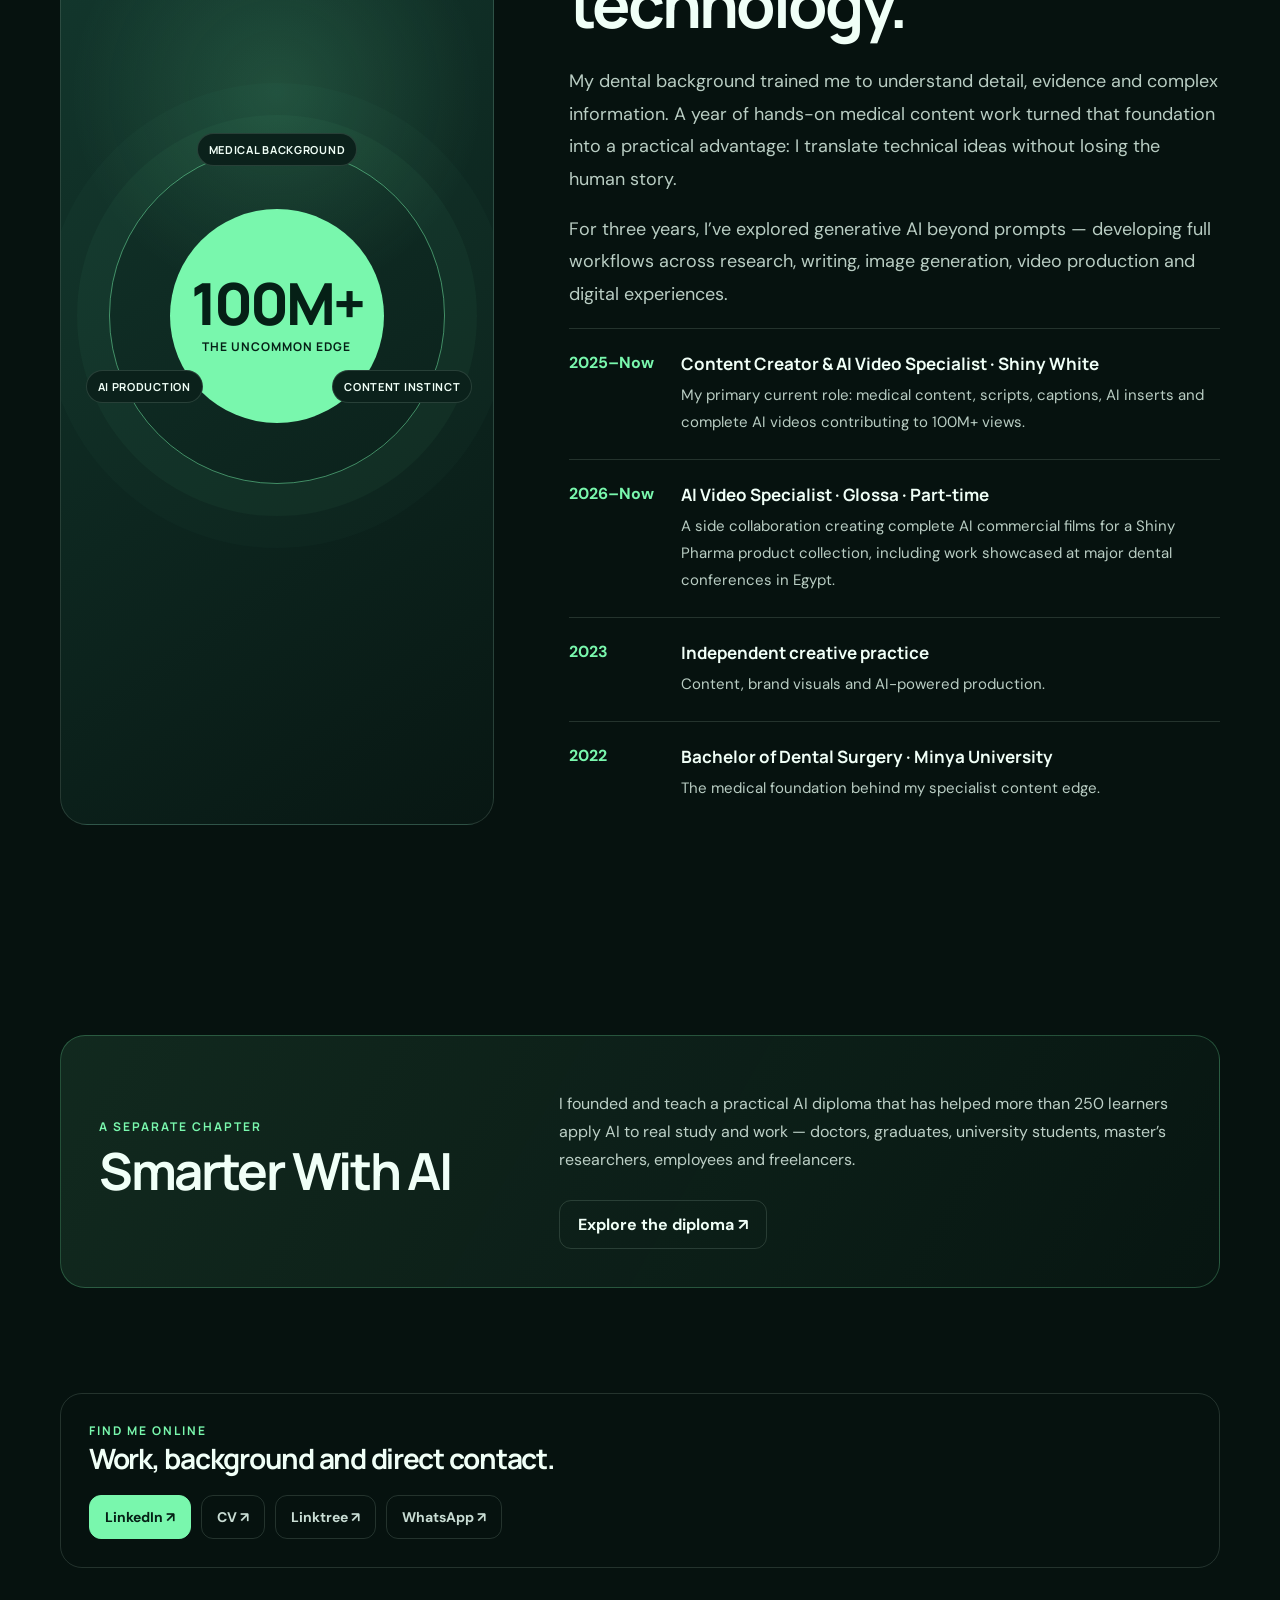
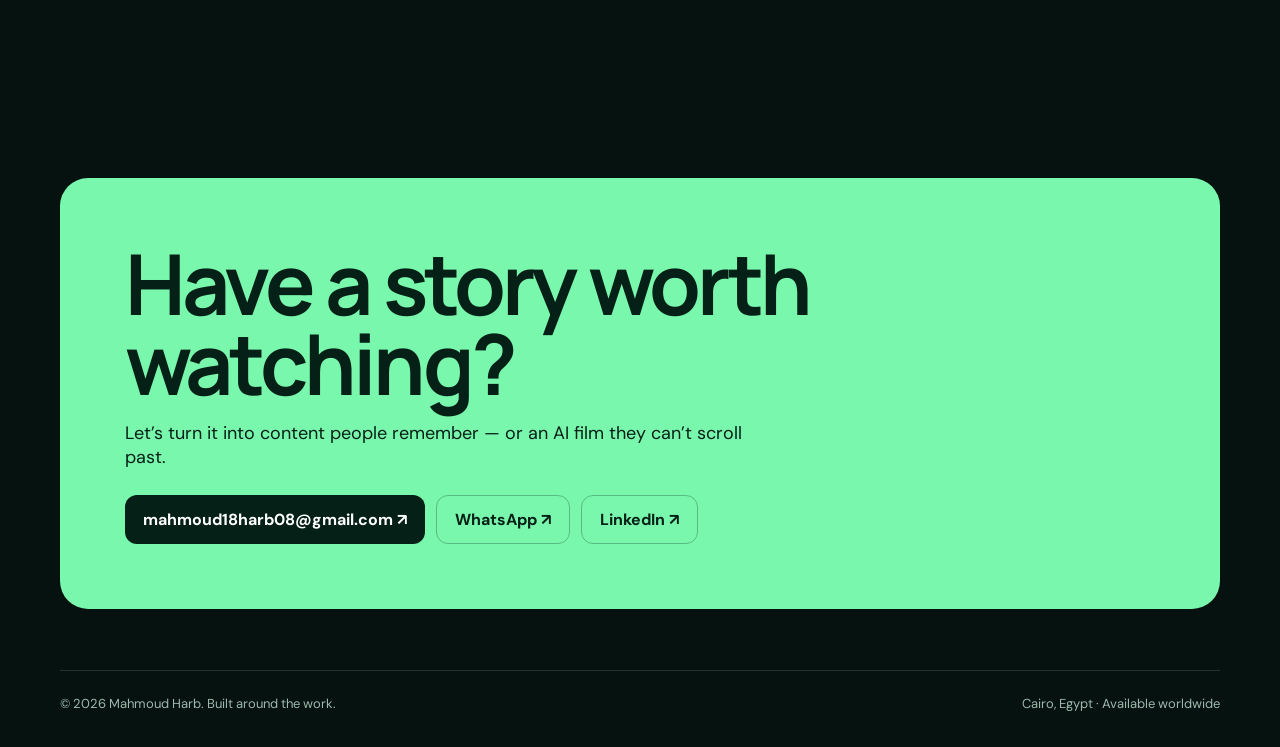
==== commit b21dbc6a: "Update index.html" ====
--- a/index.html
+++ b/index.html
@@ -1,19 +1,118 @@
 <!doctype html>
 <html lang="en">
 <head>
-<meta charset="UTF-8"><meta name="viewport" content="width=device-width,initial-scale=1">
-<title>Mahmoud Harb | Content Creator & AI Video Producer</title>
-<meta name="description" content="Content creator and AI video producer with 100M+ views, a medical background and three years of hands-on generative AI experience.">
+<meta charset="UTF-8"><meta name="viewport" content="width=device-width,initial-scale=1,viewport-fit=cover">
+<title>Mahmoud Harb | Content Creator & AI Video Specialist</title>
+<meta name="description" content="Content creator and AI video specialist with 100M+ views, a medical background and three years of hands-on generative AI experience.">
 <link rel="preconnect" href="https://fonts.googleapis.com"><link rel="preconnect" href="https://fonts.gstatic.com" crossorigin>
 <link href="https://fonts.googleapis.com/css2?family=DM+Sans:wght@400;500;600;700&family=Manrope:wght@500;600;700;800&display=swap" rel="stylesheet">
 <style>
-:root{--bg:#06120f;--panel:#0b211b;--line:rgba(215,255,232,.14);--text:#f0fff7;--muted:#9db9ad;--green:#79f7ad}*{box-sizing:border-box}html{scroll-behavior:smooth}body{margin:0;background:var(--bg);color:var(--text);font-family:"DM Sans",sans-serif;overflow-x:hidden}body:before{content:"";position:fixed;inset:0;z-index:-1;background:radial-gradient(circle at 78% 8%,rgba(121,247,173,.14),transparent 27%),radial-gradient(circle at 0 65%,rgba(121,247,173,.06),transparent 25%)}a{color:inherit;text-decoration:none}.wrap{width:min(1160px,calc(100% - 38px));margin:auto}.nav{position:fixed;z-index:10;top:17px;left:50%;transform:translateX(-50%);width:min(1160px,calc(100% - 26px));height:64px;padding:0 12px 0 22px;display:flex;align-items:center;justify-content:space-between;border:1px solid var(--line);background:rgba(7,25,20,.76);backdrop-filter:blur(18px);border-radius:18px}.logo,h1,h2,h3{font-family:Manrope;margin:0;letter-spacing:-.045em}.logo{font-weight:800;font-size:20px}.logo i{color:var(--green);font-style:normal}.links{display:flex;gap:22px;color:var(--muted);font-size:14px}.cta,.btn{display:inline-flex;align-items:center;justify-content:center;border-radius:12px;padding:13px 18px;font-weight:700;transition:.25s}.cta,.btn.main{background:var(--green);color:#052016}.btn.alt{border:1px solid var(--line)}.cta:hover,.btn:hover,.social-pill:hover{transform:translateY(-2px)}header{min-height:100vh;padding:155px 0 75px;display:grid;align-items:center}.eyebrow,.kicker{font:700 12px Manrope;letter-spacing:2px;text-transform:uppercase;color:var(--green)}h1{font-size:clamp(54px,8vw,108px);line-height:.9;margin:25px 0}.outline{color:transparent;-webkit-text-stroke:1px rgba(240,255,247,.5)}.hero-row{margin-top:45px;display:grid;grid-template-columns:1.25fr .75fr;gap:60px;align-items:end}.lead{font-size:clamp(18px,2vw,24px);line-height:1.55;color:#bed2c8;max-width:720px}.lead strong{color:#fff}.buttons{display:flex;gap:11px;flex-wrap:wrap;margin-top:26px}.available{justify-self:end;border-left:1px solid var(--line);padding-left:25px;color:var(--muted);line-height:1.7}.dot{display:inline-block;width:8px;height:8px;border-radius:50%;background:var(--green);margin-right:8px;box-shadow:0 0 0 6px rgba(121,247,173,.08)}.ticker{border-block:1px solid var(--line);overflow:hidden}.track{width:max-content;display:flex;gap:34px;padding:20px;animation:move 25s linear infinite;text-transform:uppercase;color:#abc3b8;font:600 13px Manrope;letter-spacing:1.3px}.track b{color:var(--green)}@keyframes move{to{transform:translateX(-50%)}}section{padding:105px 0}.head{display:grid;grid-template-columns:.65fr 1.35fr;gap:55px;margin-bottom:46px}.head h2{font-size:clamp(40px,5vw,64px);line-height:1.02}.head p{color:var(--muted);font-size:17px;line-height:1.75;max-width:670px}.stats{display:grid;grid-template-columns:repeat(4,1fr);border:1px solid var(--line);border-radius:22px;overflow:hidden}.stat{padding:32px;background:rgba(255,255,255,.025);border-right:1px solid var(--line)}.stat:last-child{border:0}.stat b{display:block;font:800 clamp(34px,4vw,50px) Manrope;color:var(--green);letter-spacing:-2px}.stat span{font-size:14px;color:var(--muted)}.projects{display:grid;grid-template-columns:1fr 1fr;gap:18px}.card{min-height:500px;border:1px solid var(--line);border-radius:25px;padding:32px;background:var(--panel);display:flex;flex-direction:column;justify-content:space-between;position:relative;overflow:hidden}.card.akka{background:radial-gradient(circle at 76% 23%,rgba(234,181,114,.28),transparent 32%),linear-gradient(145deg,#3d281b,#091712 70%)}.card.shiny{background:radial-gradient(circle at 72% 25%,rgba(80,186,255,.2),transparent 30%),linear-gradient(145deg,#102c44,#091712 72%)}.card.pharma{background:radial-gradient(circle at 78% 18%,rgba(121,247,173,.22),transparent 31%),linear-gradient(145deg,#123b31,#091712 74%)}.card:before{content:"";position:absolute;width:230px;height:230px;border:1px solid rgba(255,255,255,.18);border-radius:50%;right:-50px;top:65px;box-shadow:inset 0 0 50px rgba(255,255,255,.07)}.card>*{position:relative}.num{font:700 12px Manrope;letter-spacing:1.5px;text-transform:uppercase;color:#c4d9cf}.card h3{font-size:clamp(30px,4vw,49px)}.card p{color:#bed0c7;line-height:1.65;max-width:620px}.tags{display:flex;gap:7px;flex-wrap:wrap;margin:18px 0}.tag{border:1px solid rgba(255,255,255,.16);border-radius:100px;padding:7px 10px;font-size:12px}.more{font-weight:700;color:var(--green)}.conference{display:flex;gap:11px;align-items:flex-start;padding:14px 16px;margin:18px 0;border:1px solid rgba(121,247,173,.25);background:rgba(121,247,173,.08);border-radius:14px;color:#dfffee;font-size:14px;line-height:1.5}.case-wide{grid-column:1/-1;border:1px solid var(--line);border-radius:25px;padding:34px;background:linear-gradient(145deg,#102c44,#091712 60%)}.case-top{display:grid;grid-template-columns:.78fr 1.22fr;gap:40px;align-items:end}.case-top h3{font-size:clamp(36px,5vw,62px);margin:8px 0}.case-top p{color:#bed0c7;line-height:1.7}.sample-grid{display:grid;grid-template-columns:repeat(4,1fr);gap:12px;margin-top:30px}.sample{min-height:235px;padding:20px;border:1px solid rgba(255,255,255,.13);border-radius:18px;background:rgba(255,255,255,.035);display:flex;flex-direction:column;justify-content:space-between;transition:.25s}.sample:hover{border-color:rgba(121,247,173,.55);transform:translateY(-3px)}.sample strong{font:700 19px Manrope;line-height:1.25}.views{font:800 26px Manrope;color:var(--green)}.sample-meta{color:#a9c4b8;font-size:12px;line-height:1.55;margin-top:10px}.scope-note{grid-column:1/-1;color:var(--muted);font-size:13px;margin-top:3px}.services{display:grid;grid-template-columns:1fr 1fr;gap:18px}.service{border:1px solid var(--line);border-radius:24px;padding:37px;background:linear-gradient(145deg,rgba(255,255,255,.045),rgba(255,255,255,.01));min-height:320px}.service h3{font-size:35px;margin:65px 0 15px}.service p{color:var(--muted);line-height:1.7}.about{display:grid;grid-template-columns:.8fr 1.2fr;gap:75px}.visual{min-height:570px;position:sticky;top:105px;border:1px solid var(--line);border-radius:27px;background:radial-gradient(circle at 50% 28%,rgba(121,247,173,.16),transparent 27%),linear-gradient(145deg,#143b30,#081713);display:grid;place-items:center;overflow:hidden}.edge-orbit{width:78%;aspect-ratio:1;border:1px solid rgba(121,247,173,.5);border-radius:50%;display:grid;place-items:center;position:relative;box-shadow:0 0 0 32px rgba(121,247,173,.035),0 0 0 64px rgba(121,247,173,.018)}.edge-core{width:64%;aspect-ratio:1;border-radius:50%;background:var(--green);color:#052016;display:flex;flex-direction:column;align-items:center;justify-content:center;text-align:center;padding:15px}.edge-core b{font:800 clamp(38px,5vw,58px) Manrope;letter-spacing:-3px;line-height:.9}.edge-core span{font:700 12px Manrope;text-transform:uppercase;letter-spacing:1px;margin-top:9px}.orbit-label{position:absolute;padding:8px 11px;border:1px solid var(--line);background:#0b211b;border-radius:100px;font:700 11px Manrope;letter-spacing:.7px;text-transform:uppercase}.orbit-label.one{top:-15px}.orbit-label.two{right:-28px;bottom:24%}.orbit-label.three{left:-24px;bottom:24%}.about h2{font-size:clamp(42px,5vw,66px);line-height:1.03;margin:16px 0 28px}.about p{font-size:18px;line-height:1.8;color:#b9cdc3}.time{display:grid;grid-template-columns:92px 1fr;gap:20px;border-top:1px solid var(--line);padding:23px 0}.time b{color:var(--green)}.time h4{font:700 17px Manrope;margin:0 0 7px}.time p{font-size:15px;margin:0}.edu{border:1px solid rgba(121,247,173,.25);background:linear-gradient(120deg,rgba(121,247,173,.1),rgba(121,247,173,.02));border-radius:25px;padding:38px;display:grid;grid-template-columns:.8fr 1.2fr;gap:45px;align-items:center}.edu h3{font-size:clamp(35px,4vw,52px)}.edu p{color:#bdd0c7;line-height:1.75}.social-section{padding-top:0}.socialbar{border:1px solid var(--line);border-radius:22px;padding:28px}.socialbar h3{font-size:28px;margin-bottom:18px}.sociallinks{display:flex;gap:10px;flex-wrap:wrap}.social-pill{padding:12px 15px;border:1px solid var(--line);border-radius:12px;color:#c9ddd4;font-weight:700;font-size:14px;transition:.25s}.social-pill.primary{background:var(--green);border-color:var(--green);color:#052016}.contact{padding-bottom:36px}.contactbox{border-radius:28px;background:var(--green);color:#052016;padding:65px}.contactbox h2{font-size:clamp(48px,7vw,84px);line-height:.95}.contactbox p{font-size:18px;max-width:650px}.contactbox .btn.main{background:#052016;color:white}.contactbox .btn.alt{border-color:rgba(5,32,22,.28)}footer{padding:25px 0 35px;color:var(--muted);font-size:13px}.foot{display:flex;justify-content:space-between;border-top:1px solid var(--line);padding-top:24px}.reveal{opacity:0;transform:translateY(24px);transition:.7s}.reveal.show{opacity:1;transform:none}
+:root{--bg:#06120f;--panel:#0b211b;--line:rgba(215,255,232,.14);--text:#f0fff7;--muted:#9db9ad;--green:#79f7ad}*{box-sizing:border-box}html{scroll-behavior:smooth}body{margin:0;background:var(--bg);color:var(--text);font-family:"DM Sans",sans-serif;overflow-x:hidden}body:before{content:"";position:fixed;inset:0;z-index:-1;background:radial-gradient(circle at 78% 8%,rgba(121,247,173,.14),transparent 27%),radial-gradient(circle at 0 65%,rgba(121,247,173,.06),transparent 25%)}a{color:inherit;text-decoration:none}.wrap{width:min(1160px,calc(100% - 38px));margin:auto}.nav{position:fixed;z-index:10;top:17px;left:50%;transform:translateX(-50%);width:min(1160px,calc(100% - 26px));height:64px;padding:0 12px 0 22px;display:flex;align-items:center;justify-content:space-between;border:1px solid var(--line);background:rgba(7,25,20,.76);backdrop-filter:blur(18px);border-radius:18px}.logo,h1,h2,h3{font-family:Manrope;margin:0;letter-spacing:-.045em}.logo{font-weight:800;font-size:20px}.logo i{color:var(--green);font-style:normal}.links{display:flex;gap:22px;color:var(--muted);font-size:14px}.cta,.btn{display:inline-flex;align-items:center;justify-content:center;border-radius:12px;padding:13px 18px;font-weight:700;transition:.25s}.cta,.btn.main{background:var(--green);color:#052016}.btn.alt{border:1px solid var(--line)}.cta:hover,.btn:hover,.social-pill:hover{transform:translateY(-2px)}header{min-height:100vh;padding:155px 0 75px;display:grid;align-items:center}.eyebrow,.kicker{font:700 12px Manrope;letter-spacing:2px;text-transform:uppercase;color:var(--green)}h1{font-size:clamp(54px,8vw,108px);line-height:.9;margin:25px 0}.outline{color:transparent;-webkit-text-stroke:1px rgba(240,255,247,.5)}.hero-row{margin-top:45px;display:grid;grid-template-columns:1.25fr .75fr;gap:60px;align-items:end}.lead{font-size:clamp(18px,2vw,24px);line-height:1.55;color:#bed2c8;max-width:720px}.lead strong{color:#fff}.buttons{display:flex;gap:11px;flex-wrap:wrap;margin-top:26px}.available{justify-self:end;border-left:1px solid var(--line);padding-left:25px;color:var(--muted);line-height:1.7}.dot{display:inline-block;width:8px;height:8px;border-radius:50%;background:var(--green);margin-right:8px;box-shadow:0 0 0 6px rgba(121,247,173,.08)}.ticker{border-block:1px solid var(--line);overflow:hidden}.track{width:max-content;display:flex;gap:34px;padding:20px;animation:move 25s linear infinite;text-transform:uppercase;color:#abc3b8;font:600 13px Manrope;letter-spacing:1.3px}.track b{color:var(--green)}@keyframes move{to{transform:translateX(-50%)}}section{padding:105px 0}.head{display:grid;grid-template-columns:.65fr 1.35fr;gap:55px;margin-bottom:46px}.head h2{font-size:clamp(40px,5vw,64px);line-height:1.02}.head p{color:var(--muted);font-size:17px;line-height:1.75;max-width:670px}.stats{display:grid;grid-template-columns:repeat(4,1fr);border:1px solid var(--line);border-radius:22px;overflow:hidden}.stat{padding:32px;background:rgba(255,255,255,.025);border-right:1px solid var(--line)}.stat:last-child{border:0}.stat b{display:block;font:800 clamp(34px,4vw,50px) Manrope;color:var(--green);letter-spacing:-2px}.stat span{font-size:14px;color:var(--muted)}.projects{display:grid;grid-template-columns:1fr 1fr;gap:18px}.card{min-height:500px;border:1px solid var(--line);border-radius:25px;padding:32px;background:var(--panel);display:flex;flex-direction:column;justify-content:space-between;position:relative;overflow:hidden}.card.akka{background:radial-gradient(circle at 76% 23%,rgba(234,181,114,.28),transparent 32%),linear-gradient(145deg,#3d281b,#091712 70%)}.card.shiny{background:radial-gradient(circle at 72% 25%,rgba(80,186,255,.2),transparent 30%),linear-gradient(145deg,#102c44,#091712 72%)}.card.doys{background:radial-gradient(circle at 78% 18%,rgba(118,170,255,.22),transparent 31%),linear-gradient(145deg,#102743,#091712 74%)}.card.glossa{grid-column:1/-1;min-height:370px;background:radial-gradient(circle at 84% 18%,rgba(121,247,173,.22),transparent 27%),linear-gradient(145deg,#123b31,#091712 74%)}.card:before{content:"";position:absolute;width:230px;height:230px;border:1px solid rgba(255,255,255,.18);border-radius:50%;right:-50px;top:65px;box-shadow:inset 0 0 50px rgba(255,255,255,.07)}.card>*{position:relative}.num{font:700 12px Manrope;letter-spacing:1.5px;text-transform:uppercase;color:#c4d9cf}.card h3{font-size:clamp(30px,4vw,49px)}.card p{color:#bed0c7;line-height:1.65;max-width:620px}.tags{display:flex;gap:7px;flex-wrap:wrap;margin:18px 0}.tag{border:1px solid rgba(255,255,255,.16);border-radius:100px;padding:7px 10px;font-size:12px}.more{font-weight:700;color:var(--green)}.conference{display:flex;gap:11px;align-items:flex-start;padding:14px 16px;margin:18px 0;border:1px solid rgba(121,247,173,.25);background:rgba(121,247,173,.08);border-radius:14px;color:#dfffee;font-size:14px;line-height:1.5}.case-wide{grid-column:1/-1;border:1px solid var(--line);border-radius:25px;padding:34px;background:linear-gradient(145deg,#102c44,#091712 60%)}.case-top{display:grid;grid-template-columns:.78fr 1.22fr;gap:40px;align-items:end}.case-top h3{font-size:clamp(36px,5vw,62px);margin:8px 0}.case-top p{color:#bed0c7;line-height:1.7}.sample-grid{display:grid;grid-template-columns:repeat(4,1fr);gap:12px;margin-top:30px}.sample{min-height:235px;padding:20px;border:1px solid rgba(255,255,255,.13);border-radius:18px;background:rgba(255,255,255,.035);display:flex;flex-direction:column;justify-content:space-between;transition:.25s}.sample:hover{border-color:rgba(121,247,173,.55);transform:translateY(-3px)}.sample strong{font:700 19px Manrope;line-height:1.25}.views{font:800 26px Manrope;color:var(--green)}.sample-meta{color:#a9c4b8;font-size:12px;line-height:1.55;margin-top:10px}.scope-note{grid-column:1/-1;color:var(--muted);font-size:13px;margin-top:3px}.services{display:grid;grid-template-columns:1fr 1fr;gap:18px}.service{border:1px solid var(--line);border-radius:24px;padding:37px;background:linear-gradient(145deg,rgba(255,255,255,.045),rgba(255,255,255,.01));min-height:320px}.service h3{font-size:35px;margin:65px 0 15px}.service p{color:var(--muted);line-height:1.7}.about{display:grid;grid-template-columns:.8fr 1.2fr;gap:75px}.visual{min-height:570px;position:sticky;top:105px;border:1px solid var(--line);border-radius:27px;background:radial-gradient(circle at 50% 28%,rgba(121,247,173,.16),transparent 27%),linear-gradient(145deg,#143b30,#081713);display:grid;place-items:center;overflow:hidden}.edge-orbit{width:78%;aspect-ratio:1;border:1px solid rgba(121,247,173,.5);border-radius:50%;display:grid;place-items:center;position:relative;box-shadow:0 0 0 32px rgba(121,247,173,.035),0 0 0 64px rgba(121,247,173,.018)}.edge-core{width:64%;aspect-ratio:1;border-radius:50%;background:var(--green);color:#052016;display:flex;flex-direction:column;align-items:center;justify-content:center;text-align:center;padding:15px}.edge-core b{font:800 clamp(38px,5vw,58px) Manrope;letter-spacing:-3px;line-height:.9}.edge-core span{font:700 12px Manrope;text-transform:uppercase;letter-spacing:1px;margin-top:9px}.orbit-label{position:absolute;padding:8px 11px;border:1px solid var(--line);background:#0b211b;border-radius:100px;font:700 11px Manrope;letter-spacing:.7px;text-transform:uppercase}.orbit-label.one{top:-15px}.orbit-label.two{right:-28px;bottom:24%}.orbit-label.three{left:-24px;bottom:24%}.about h2{font-size:clamp(42px,5vw,66px);line-height:1.03;margin:16px 0 28px}.about p{font-size:18px;line-height:1.8;color:#b9cdc3}.time{display:grid;grid-template-columns:92px 1fr;gap:20px;border-top:1px solid var(--line);padding:23px 0}.time b{color:var(--green)}.time h4{font:700 17px Manrope;margin:0 0 7px}.time p{font-size:15px;margin:0}.edu{border:1px solid rgba(121,247,173,.25);background:linear-gradient(120deg,rgba(121,247,173,.1),rgba(121,247,173,.02));border-radius:25px;padding:38px;display:grid;grid-template-columns:.8fr 1.2fr;gap:45px;align-items:center}.edu h3{font-size:clamp(35px,4vw,52px)}.edu p{color:#bdd0c7;line-height:1.75}.social-section{padding-top:0}.socialbar{border:1px solid var(--line);border-radius:22px;padding:28px}.socialbar h3{font-size:28px;margin-bottom:18px}.sociallinks{display:flex;gap:10px;flex-wrap:wrap}.social-pill{padding:12px 15px;border:1px solid var(--line);border-radius:12px;color:#c9ddd4;font-weight:700;font-size:14px;transition:.25s}.social-pill.primary{background:var(--green);border-color:var(--green);color:#052016}.contact{padding-bottom:36px}.contactbox{border-radius:28px;background:var(--green);color:#052016;padding:65px}.contactbox h2{font-size:clamp(48px,7vw,84px);line-height:.95}.contactbox p{font-size:18px;max-width:650px}.contactbox .btn.main{background:#052016;color:white}.contactbox .btn.alt{border-color:rgba(5,32,22,.28)}footer{padding:25px 0 35px;color:var(--muted);font-size:13px}.foot{display:flex;justify-content:space-between;border-top:1px solid var(--line);padding-top:24px}.reveal{opacity:0;transform:translateY(24px);transition:.7s}.reveal.show{opacity:1;transform:none}
 @media(max-width:850px){.links{display:none}.hero-row,.head,.about,.edu,.case-top{grid-template-columns:1fr;gap:28px}.available{justify-self:start}.stats{grid-template-columns:1fr 1fr}.projects{grid-template-columns:1fr}.case-wide{grid-column:auto}.sample-grid{grid-template-columns:1fr 1fr}.services{grid-template-columns:1fr}.visual{position:relative;top:0;min-height:440px}.stat:nth-child(2){border-right:0}.stat:nth-child(-n+2){border-bottom:1px solid var(--line)}}@media(max-width:520px){.wrap{width:calc(100% - 26px)}.nav{height:58px}.logo{font-size:17px}.cta{font-size:12px;padding:10px 12px}header{min-height:auto;padding-top:125px}h1{font-size:51px}.lead{font-size:17px}.stats{grid-template-columns:1fr}.stat{border-right:0;border-bottom:1px solid var(--line)}section{padding:75px 0}.card,.service,.case-wide{padding:24px}.card{min-height:430px}.sample-grid{grid-template-columns:1fr}.sample{min-height:190px}.visual{min-height:390px}.edge-orbit{width:73%}.contactbox{padding:43px 26px}.foot{flex-direction:column;gap:14px}}@media(prefers-reduced-motion:reduce){.track{animation:none}.reveal{opacity:1;transform:none}}
+/* Responsive polish: comfortable gutters, flexible type and safe wrapping */
+img,video,svg,canvas{max-width:100%;height:auto}
+p,h1,h2,h3,h4,.sample strong,.btn,.social-pill{overflow-wrap:anywhere}
+section[id]{scroll-margin-top:96px}
+.btn,.cta,.social-pill{min-height:44px}
+
+@media(max-width:1100px){
+  .wrap{width:100%;padding-inline:clamp(26px,4vw,44px)}
+  .nav{width:calc(100% - 32px)}
+  header{padding-inline:clamp(26px,4vw,44px)}
+  .hero-row{gap:38px}
+  .about{gap:46px}
+  .card,.case-wide{padding:28px}
+}
+
+@media(max-width:960px){
+  .sample-grid{grid-template-columns:repeat(2,minmax(0,1fr))}
+  .case-top{grid-template-columns:1fr;gap:22px}
+  .head{grid-template-columns:.55fr 1.45fr;gap:34px}
+  .stats{grid-template-columns:repeat(2,minmax(0,1fr))}
+  .stat:nth-child(2){border-right:0}
+  .stat:nth-child(-n+2){border-bottom:1px solid var(--line)}
+}
+
+@media(max-width:850px){
+  .wrap{padding-inline:24px}
+  .nav{width:calc(100% - 28px)}
+  header{padding-inline:24px}
+  .hero-row,.head,.about,.edu,.case-top{grid-template-columns:1fr;gap:28px}
+  .hero-row{margin-top:34px}
+  .available{justify-self:start;border-left:0;border-top:1px solid var(--line);padding:18px 0 0;width:100%}
+  .stats{grid-template-columns:1fr 1fr}
+  .projects{grid-template-columns:1fr}
+  .case-wide{grid-column:auto}
+  .services{grid-template-columns:1fr}
+  .visual{position:relative;top:0;min-height:440px}
+  .head{margin-bottom:36px}
+}
+
+@media(max-width:600px){
+  .wrap{width:100%;padding-inline:20px}
+  .nav{top:12px;width:calc(100% - 24px);height:58px;padding:0 9px 0 15px;border-radius:15px}
+  .logo{font-size:16px;letter-spacing:-.04em}
+  .cta{font-size:12px;padding:9px 12px;white-space:nowrap}
+  header{min-height:auto;padding:118px 20px 66px}
+  h1{font-size:clamp(39px,12.2vw,54px);line-height:.96;margin:20px 0}
+  .lead{font-size:17px;line-height:1.65}
+  .buttons{display:grid;grid-template-columns:1fr;gap:10px}
+  .buttons .btn{width:100%;padding-inline:14px;text-align:center}
+  section{padding:72px 0}
+  .head h2{font-size:clamp(36px,10vw,46px)}
+  .head p{font-size:16px;line-height:1.7}
+  .stats{grid-template-columns:1fr;border-radius:18px}
+  .stat{padding:25px 24px;border-right:0;border-bottom:1px solid var(--line)}
+  .stat:nth-child(2){border-bottom:1px solid var(--line)}
+  .stat:last-child{border-bottom:0}
+  .card,.service,.case-wide{padding:23px 20px;border-radius:20px}
+  .card{min-height:420px}
+  .card:before{width:185px;height:185px;right:-68px}
+  .card h3{font-size:clamp(30px,9vw,40px)}
+  .case-top h3{font-size:clamp(35px,10vw,48px)}
+  .sample-grid{grid-template-columns:1fr;gap:10px;margin-top:24px}
+  .sample{min-height:180px;padding:18px}
+  .scope-note{line-height:1.6}
+  .service{min-height:auto}
+  .service h3{font-size:31px;margin:44px 0 14px}
+  .about p{font-size:16px;line-height:1.75}
+  .visual{min-height:360px}
+  .edge-orbit{width:min(72vw,280px)}
+  .edge-core b{font-size:clamp(33px,11vw,48px)}
+  .orbit-label{font-size:9px;padding:7px 8px}
+  .orbit-label.two{right:-18px}
+  .orbit-label.three{left:-18px}
+  .time{grid-template-columns:1fr;gap:8px;padding:20px 0}
+  .time p{font-size:14px}
+  .edu{padding:27px 21px;border-radius:20px}
+  .socialbar{padding:23px 20px;border-radius:20px}
+  .socialbar h3{font-size:24px;line-height:1.3}
+  .sociallinks{display:grid;grid-template-columns:1fr 1fr}
+  .social-pill{text-align:center;padding:11px 8px}
+  .contactbox{padding:40px 21px;border-radius:22px}
+  .contactbox h2{font-size:clamp(42px,13vw,58px)}
+  .contactbox p{font-size:16px;line-height:1.65}
+  .contactbox .btn{font-size:13px}
+  .foot{flex-direction:column;gap:12px;line-height:1.55}
+}
+
+@media(max-width:370px){
+  .wrap{padding-inline:16px}
+  .nav{width:calc(100% - 16px);padding-left:12px}
+  header{padding-inline:16px}
+  .logo{font-size:15px}
+  .cta{font-size:11px;padding-inline:10px}
+  h1{font-size:38px}
+  .sociallinks{grid-template-columns:1fr}
+  .card,.service,.case-wide,.edu,.socialbar,.contactbox{padding-left:18px;padding-right:18px}
+}
+
+@media(prefers-reduced-motion:reduce){html{scroll-behavior:auto}.track{animation:none}.reveal{opacity:1;transform:none;transition:none}}
 </style>
 </head>
 <body>
 <nav class="nav"><a class="logo" href="#">Mahmoud <i>Harb.</i></a><div class="links"><a href="#work">Work</a><a href="#expertise">Expertise</a><a href="#about">About</a><a href="#education">Education</a><a href="#connect">Links</a></div><a class="cta" href="#contact">Let’s talk ↘</a></nav>
-<header class="wrap"><div><div class="eyebrow">Cairo · Available worldwide</div><h1>Content that <span class="outline">moves.</span><br>AI films that <span style="color:var(--green)">sell.</span></h1><div class="hero-row"><div><p class="lead">I’m <strong>Mahmoud Harb</strong> — a Content Creator & AI Video Producer turning strategy, scripts and generative visuals into work people actually stop to watch, with <strong>100M+ views</strong> across the content I helped create.</p><div class="buttons"><a class="btn main" href="#work">Explore selected work ↓</a><a class="btn alt" href="#expertise">See what I do ↘</a></div></div><div class="available"><span class="dot"></span>Open to content & AI video opportunities<br><small>Full-time · Freelance · Remote</small></div></div></div></header>
+<header class="wrap"><div><div class="eyebrow">Cairo · Available worldwide</div><h1>Content that <span class="outline">moves.</span><br>AI films that <span style="color:var(--green)">sell.</span></h1><div class="hero-row"><div><p class="lead">I’m <strong>Mahmoud Harb</strong> — a Content Creator & AI Video Specialist turning strategy, scripts and generative visuals into work people actually stop to watch, with <strong>100M+ views</strong> across the content I helped create.</p><div class="buttons"><a class="btn main" href="#work">Explore selected work ↓</a><a class="btn alt" href="#expertise">See what I do ↘</a></div></div><div class="available"><span class="dot"></span>Open to content & AI video opportunities<br><small>Full-time · Freelance · Remote</small></div></div></div></header>
 <div class="ticker"><div class="track"><span>Content strategy</span><b>✦</b><span>Scriptwriting</span><b>✦</b><span>AI video production</span><b>✦</b><span>Creative direction</span><b>✦</b><span>Medical storytelling</span><b>✦</b><span>Content strategy</span><b>✦</b><span>Scriptwriting</span><b>✦</b><span>AI video production</span><b>✦</b><span>Creative direction</span><b>✦</b><span>Medical storytelling</span><b>✦</b></div></div>
 <main>
 <section><div class="wrap"><div class="head reveal"><div class="kicker">Proof, not promises</div><div><h2>Creative instinct.<br>Measurable impact.</h2><p>From high-performing medical storytelling to complete AI-powered advertising campaigns, I combine sharp content judgment with hands-on production.</p></div></div><div class="stats reveal"><div class="stat"><b>100M+</b><span>views across content created</span></div><div class="stat"><b>30M+</b><span>views on one medical reel</span></div><div class="stat"><b>3 yrs</b><span>hands-on with GenAI</span></div><div class="stat"><b>250+</b><span>professionals & students taught</span></div></div></div></section>
@@ -26,10 +125,11 @@
 <div class="scope-note">My scope changes with the idea: from scripts, captions and custom AI inserts to a complete AI video produced end to end.</div>
 </div></article>
 <article class="card akka reveal"><span class="num">02 · Beauty / Saudi Arabia</span><div><h3>AKKA — AI Campaign Content</h3><p>Premium content and AI video advertising for a Saudi beauty brand, built around product bundles, visual storytelling and conversion-focused social content.</p><div class="tags"><span class="tag">Campaign concept</span><span class="tag">Arabic copy</span><span class="tag">Scripts</span><span class="tag">Storyboards</span><span class="tag">AI video</span><span class="tag">Editing</span></div><a class="more" target="_blank" rel="noopener" href="https://drive.google.com/drive/folders/1aj6il_2NTvbgOJnVXtIymrxKfmsrHSlH?usp=sharing">Open the AKKA project ↗</a></div></article>
-<article class="card pharma reveal"><span class="num">03 · Part-time / Pharmaceutical advertising</span><div><h3>Shiny Pharma</h3><p>A side collaboration producing complete AI-generated commercial videos for oral-care products — from concept and visual direction through generation, editing and final delivery.</p><div class="conference"><span>✦</span><span>Selected videos were showcased on large screens at some of Egypt’s biggest dental conferences.</span></div><div class="tags"><span class="tag">Full AI commercials</span><span class="tag">Creative direction</span><span class="tag">Storyboards</span><span class="tag">AI video production</span><span class="tag">Final editing</span></div><a class="more" target="_blank" rel="noopener" href="https://drive.google.com/drive/folders/1ZJujZo2g473f6RY53t7mGYjmjzGdkk7b?usp=sharing">View Shiny Pharma work ↗</a></div></article>
+<article class="card doys reveal"><span class="num">03 · Personal care / Egypt</span><div><h3>DOYS — AI Product Films</h3><p>Premium AI advertising videos for a modern Egyptian personal-care brand, turning everyday product routines into polished, visually distinctive stories built for social media.</p><div class="tags"><span class="tag">Campaign concepts</span><span class="tag">Product storytelling</span><span class="tag">Storyboards</span><span class="tag">AI video production</span><span class="tag">Editing</span></div><a class="more" target="_blank" rel="noopener" href="https://drive.google.com/drive/folders/10xfFefMKildUGDQIqeUZ_ebQLPtqSalC?usp=sharing">Open the DOYS project ↗</a></div></article>
+<article class="card glossa reveal"><span class="num">04 · Part-time / Pharmaceutical advertising</span><div><h3>Glossa — Product Collection</h3><p>A side collaboration for a Shiny Pharma product collection, producing complete AI-generated commercial films and visual product stories — from concept and creative direction through storyboards, generation, editing and final delivery.</p><div class="conference"><span>✦</span><span>Selected films were showcased on large screens at some of Egypt’s biggest dental conferences.</span></div><div class="tags"><span class="tag">Full AI commercials</span><span class="tag">Creative direction</span><span class="tag">Storyboards</span><span class="tag">AI video production</span><span class="tag">Final editing</span></div><a class="more" target="_blank" rel="noopener" href="https://drive.google.com/drive/folders/1ZJujZo2g473f6RY53t7mGYjmjzGdkk7b?usp=sharing">View the Glossa project ↗</a></div></article>
 </div></div></section>
-<section id="expertise"><div class="wrap"><div class="head reveal"><div class="kicker">What I do</div><div><h2>Two disciplines.<br>One complete process.</h2><p>No title stack. Just the two areas teams hire me for — connected by one strong creative workflow.</p></div></div><div class="services"><article class="service reveal"><span class="num">01 / CONTENT</span><h3>Content Creator</h3><p>I turn research and brand goals into concepts, scripts, captions and narratives designed for clarity, retention and shareability.</p><div class="tags"><span class="tag">Strategy</span><span class="tag">Research</span><span class="tag">Scriptwriting</span><span class="tag">Arabic copy</span></div></article><article class="service reveal"><span class="num">02 / PRODUCTION</span><h3>AI Video Producer</h3><p>I build commercial AI videos from visual direction and storyboards through generation, sound, assembly and final edit.</p><div class="tags"><span class="tag">Concepts</span><span class="tag">Storyboards</span><span class="tag">AI image & video</span><span class="tag">Editing</span></div></article></div></div></section>
-<section id="about"><div class="wrap about"><div class="visual reveal"><div class="edge-orbit"><span class="orbit-label one">Medical background</span><span class="orbit-label two">Content instinct</span><span class="orbit-label three">AI production</span><div class="edge-core"><b>100M+</b><span>The uncommon edge</span></div></div></div><div class="reveal"><div class="kicker">The uncommon edge</div><h2>Medical thinking meets creative technology.</h2><p>My dental background trained me to understand detail, evidence and complex information. A year of hands-on medical content work turned that foundation into a practical advantage: I translate technical ideas without losing the human story.</p><p>For three years, I’ve explored generative AI beyond prompts — developing full workflows across research, writing, image generation, video production and digital experiences.</p><div class="time"><b>2025–Now</b><div><h4>Content Creator & AI Video Producer · Shiny White</h4><p>My primary current role: medical content, scripts, captions, AI inserts and complete AI videos contributing to 100M+ views.</p></div></div><div class="time"><b>2026–Now</b><div><h4>AI Ads Director · Shiny Pharma · Part-time</h4><p>A side collaboration creating complete AI commercial films, including work showcased at major dental conferences in Egypt.</p></div></div><div class="time"><b>2023</b><div><h4>Independent creative practice</h4><p>Content, brand visuals and AI-powered production.</p></div></div><div class="time"><b>2022</b><div><h4>Bachelor of Dental Surgery · Minya University</h4><p>The medical foundation behind my specialist content edge.</p></div></div></div></div></section>
+<section id="expertise"><div class="wrap"><div class="head reveal"><div class="kicker">What I do</div><div><h2>Two disciplines.<br>One complete process.</h2><p>No title stack. Just the two areas teams hire me for — connected by one strong creative workflow.</p></div></div><div class="services"><article class="service reveal"><span class="num">01 / CONTENT</span><h3>Content Creator</h3><p>I turn research and brand goals into concepts, scripts, captions and narratives designed for clarity, retention and shareability.</p><div class="tags"><span class="tag">Strategy</span><span class="tag">Research</span><span class="tag">Scriptwriting</span><span class="tag">Arabic copy</span></div></article><article class="service reveal"><span class="num">02 / PRODUCTION</span><h3>AI Video Specialist</h3><p>I build commercial AI videos from visual direction and storyboards through generation, sound, assembly and final edit.</p><div class="tags"><span class="tag">Concepts</span><span class="tag">Storyboards</span><span class="tag">AI image & video</span><span class="tag">Editing</span></div></article></div></div></section>
+<section id="about"><div class="wrap about"><div class="visual reveal"><div class="edge-orbit"><span class="orbit-label one">Medical background</span><span class="orbit-label two">Content instinct</span><span class="orbit-label three">AI production</span><div class="edge-core"><b>100M+</b><span>The uncommon edge</span></div></div></div><div class="reveal"><div class="kicker">The uncommon edge</div><h2>Medical thinking meets creative technology.</h2><p>My dental background trained me to understand detail, evidence and complex information. A year of hands-on medical content work turned that foundation into a practical advantage: I translate technical ideas without losing the human story.</p><p>For three years, I’ve explored generative AI beyond prompts — developing full workflows across research, writing, image generation, video production and digital experiences.</p><div class="time"><b>2025–Now</b><div><h4>Content Creator & AI Video Specialist · Shiny White</h4><p>My primary current role: medical content, scripts, captions, AI inserts and complete AI videos contributing to 100M+ views.</p></div></div><div class="time"><b>2026–Now</b><div><h4>AI Video Specialist · Glossa · Part-time</h4><p>A side collaboration creating complete AI commercial films for a Shiny Pharma product collection, including work showcased at major dental conferences in Egypt.</p></div></div><div class="time"><b>2023</b><div><h4>Independent creative practice</h4><p>Content, brand visuals and AI-powered production.</p></div></div><div class="time"><b>2022</b><div><h4>Bachelor of Dental Surgery · Minya University</h4><p>The medical foundation behind my specialist content edge.</p></div></div></div></div></section>
 <section id="education"><div class="wrap"><div class="edu reveal"><div><div class="kicker">A separate chapter</div><h3>Smarter With AI</h3></div><div><p>I founded and teach a practical AI diploma that has helped more than 250 learners apply AI to real study and work — doctors, graduates, university students, master’s researchers, employees and freelancers.</p><div class="buttons"><a class="btn alt" target="_blank" rel="noopener" href="https://mahmoudtaru.github.io/Smarter-With-Ai-course/">Explore the diploma ↗</a></div></div></div></div></section>
 <section id="connect" class="social-section"><div class="wrap"><div class="socialbar reveal"><div class="kicker">Find me online</div><h3>Work, background and direct contact.</h3><div class="sociallinks"><a class="social-pill primary" target="_blank" rel="noopener" href="https://www.linkedin.com/in/mahmoud-harb-ui1808ux/">LinkedIn ↗</a><a class="social-pill" target="_blank" rel="noopener" href="https://drive.google.com/file/d/1P5O25Xbf8nx5w7szlgCJNz-SjJ8fEfJl/view?usp=sharing">CV ↗</a><a class="social-pill" target="_blank" rel="noopener" href="https://linktr.ee/Mahmoud_harb18">Linktree ↗</a><a class="social-pill" target="_blank" rel="noopener" href="https://api.whatsapp.com/send?phone=201157487804">WhatsApp ↗</a></div></div></div></section>
 <section id="contact" class="contact"><div class="wrap"><div class="contactbox reveal"><h2>Have a story worth watching?</h2><p>Let’s turn it into content people remember — or an AI film they can’t scroll past.</p><div class="buttons"><a class="btn main" href="mailto:mahmoud18harb08@gmail.com">mahmoud18harb08@gmail.com ↗</a><a class="btn alt" target="_blank" rel="noopener" href="https://api.whatsapp.com/send?phone=201157487804">WhatsApp ↗</a><a class="btn alt" target="_blank" rel="noopener" href="https://www.linkedin.com/in/mahmoud-harb-ui1808ux/">LinkedIn ↗</a></div></div></div></section>
@@ -37,3 +137,4 @@
 <footer><div class="wrap foot"><span>© 2026 Mahmoud Harb. Built around the work.</span><span>Cairo, Egypt · Available worldwide</span></div></footer>
 <script>const io=new IntersectionObserver(es=>es.forEach(e=>{if(e.isIntersecting){e.target.classList.add("show");io.unobserve(e.target)}}),{threshold:.1});document.querySelectorAll(".reveal").forEach(e=>io.observe(e));</script>
 </body></html>
+
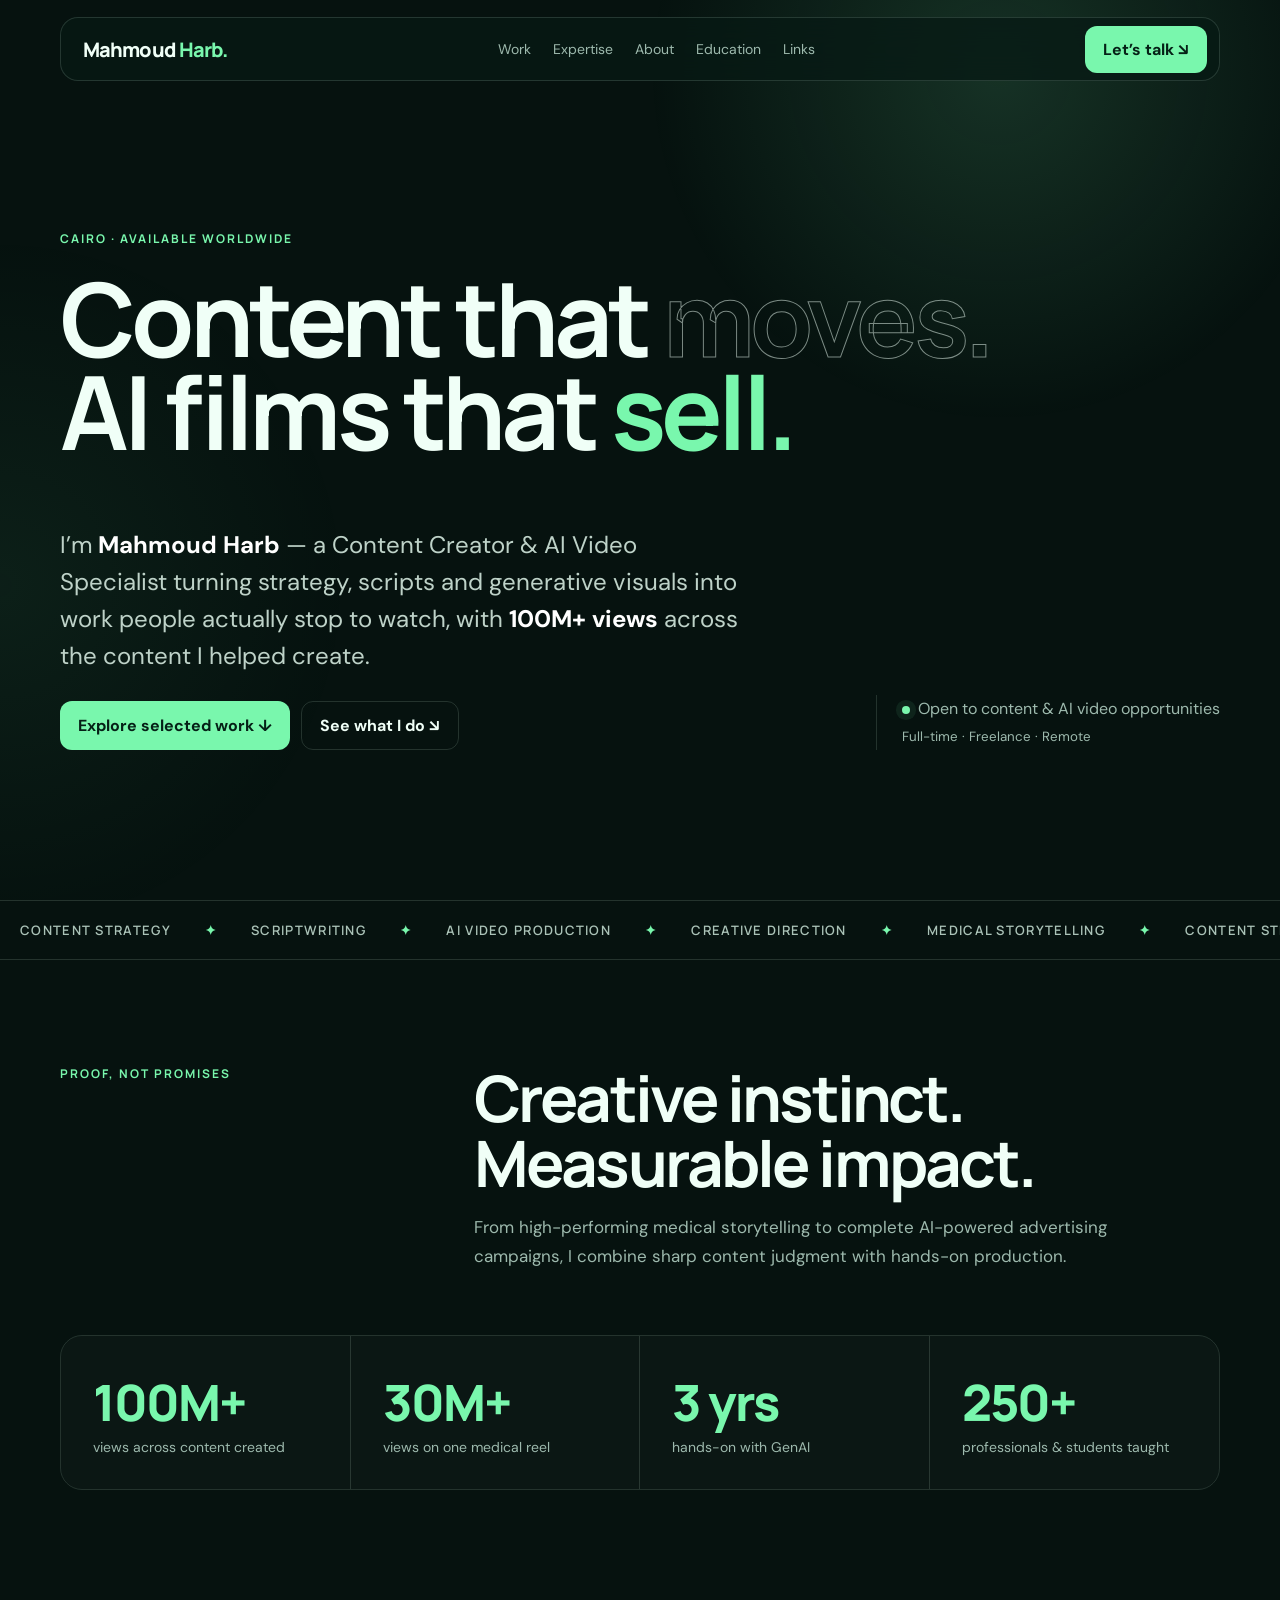
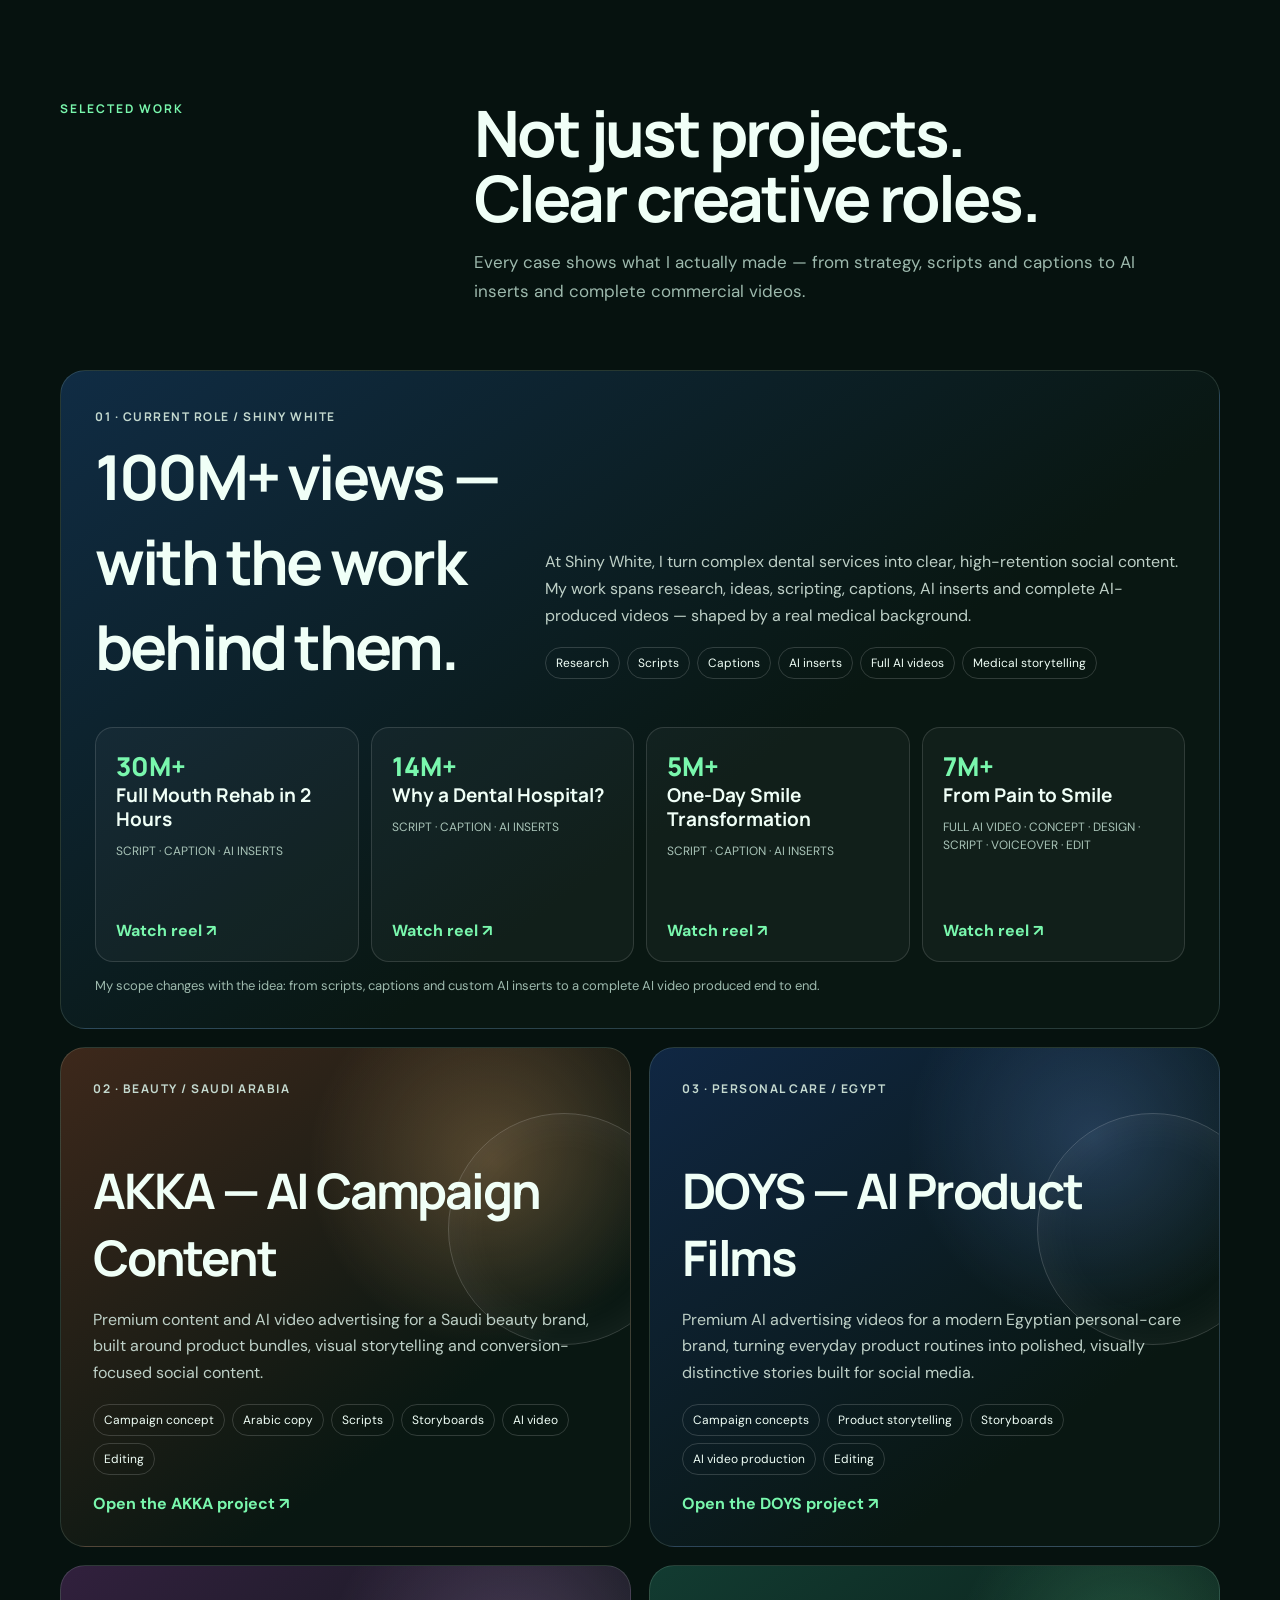
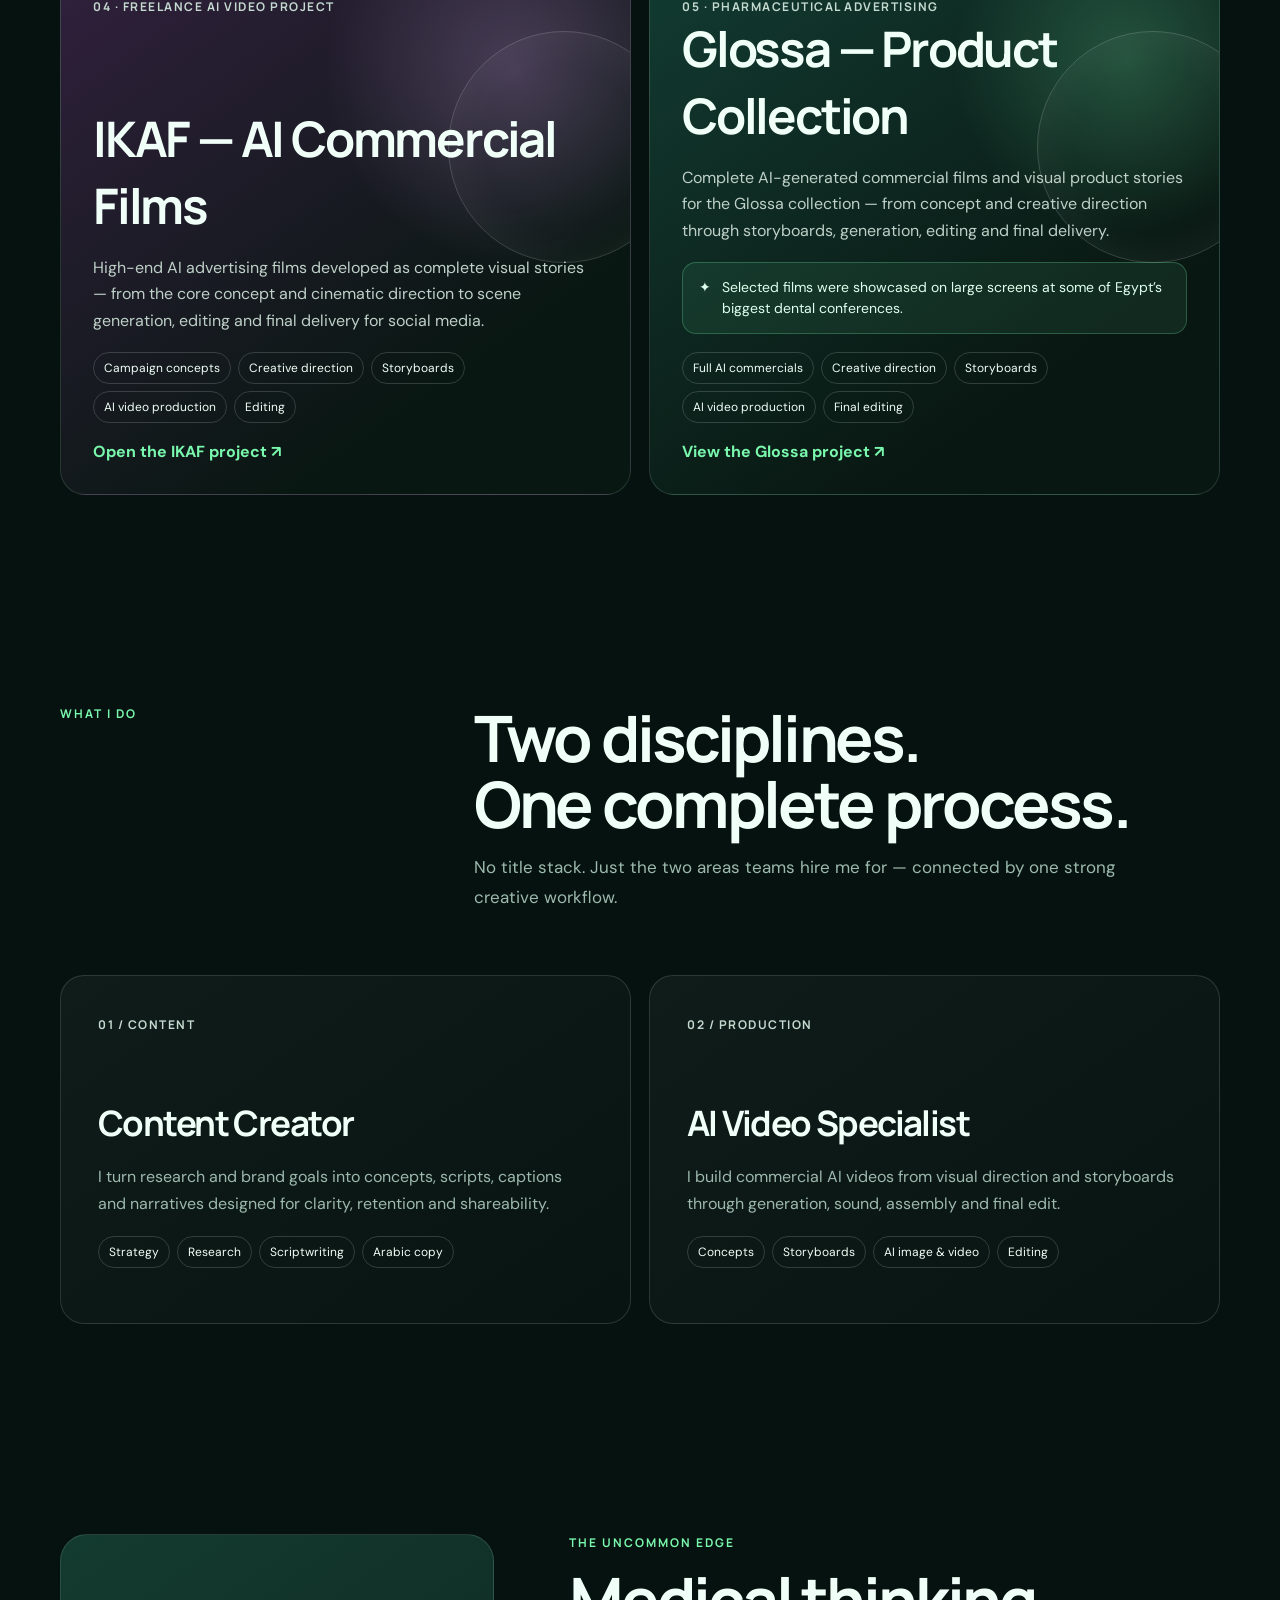
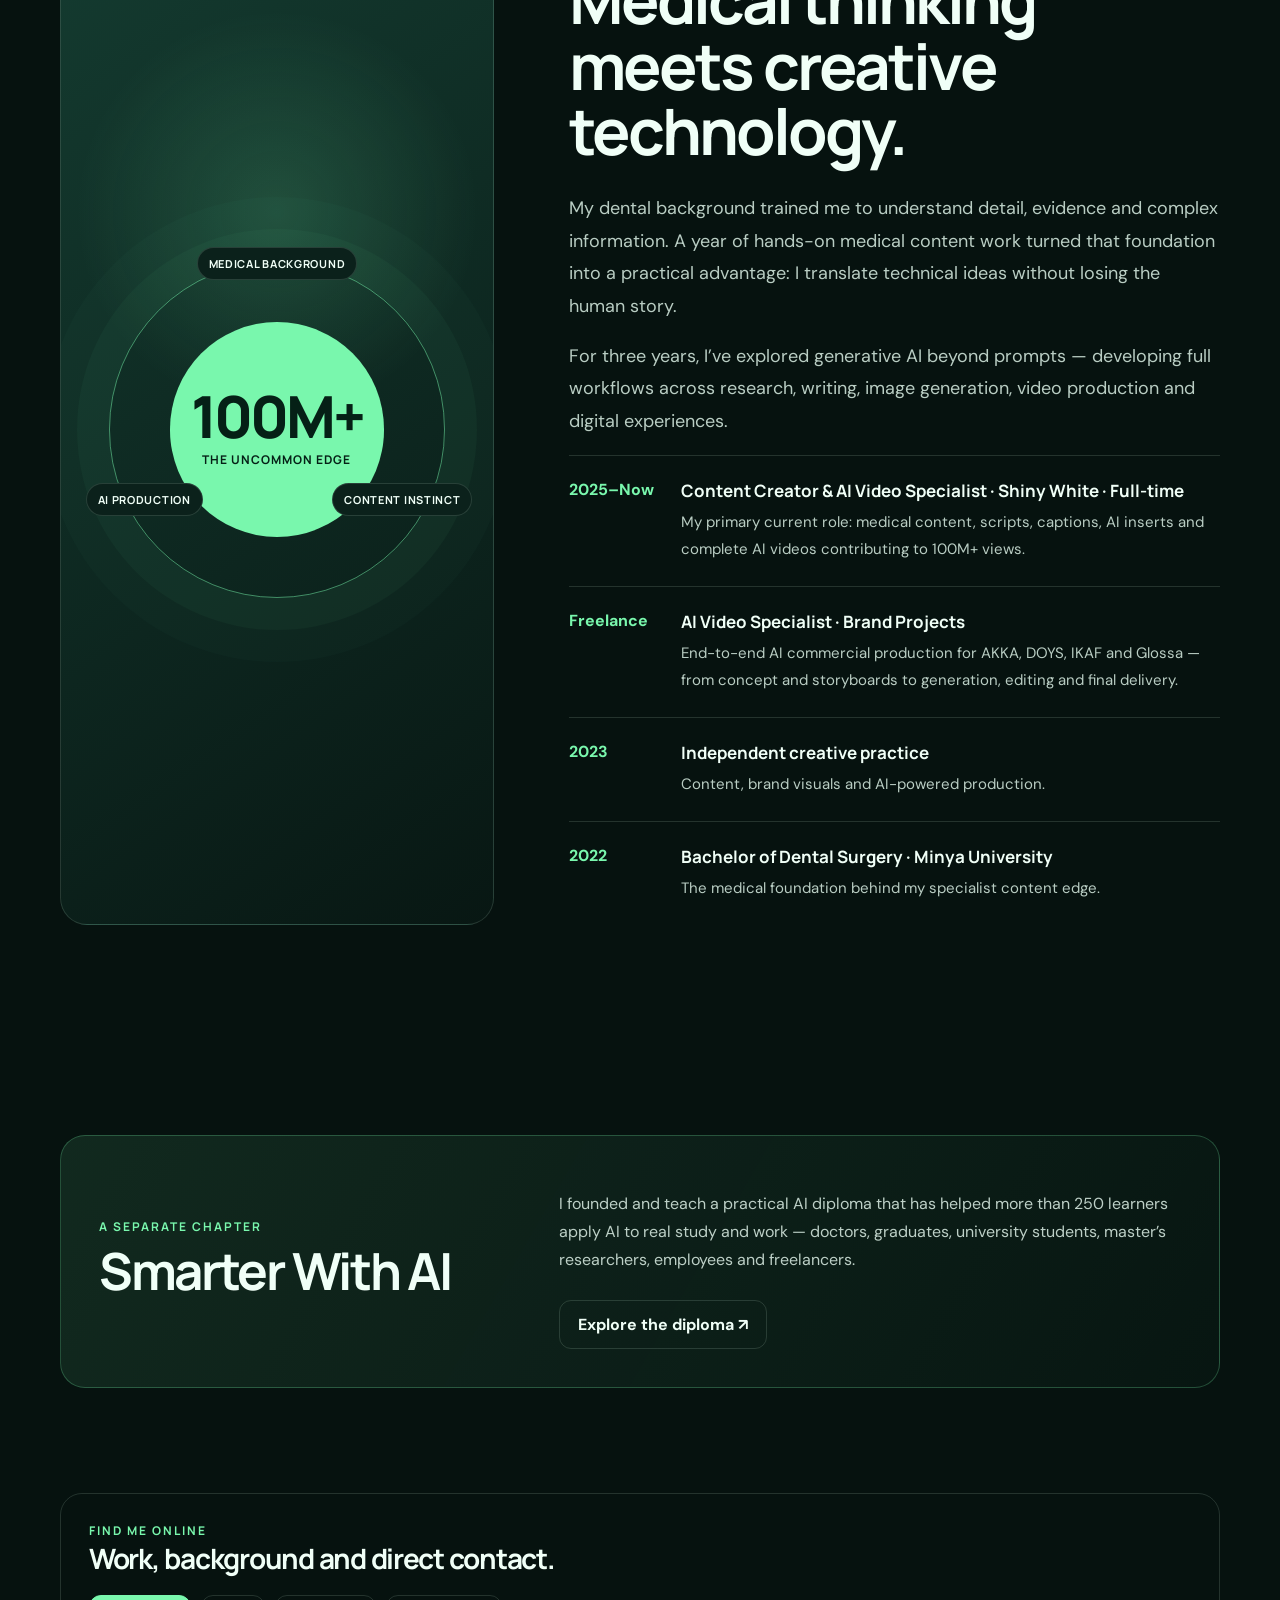
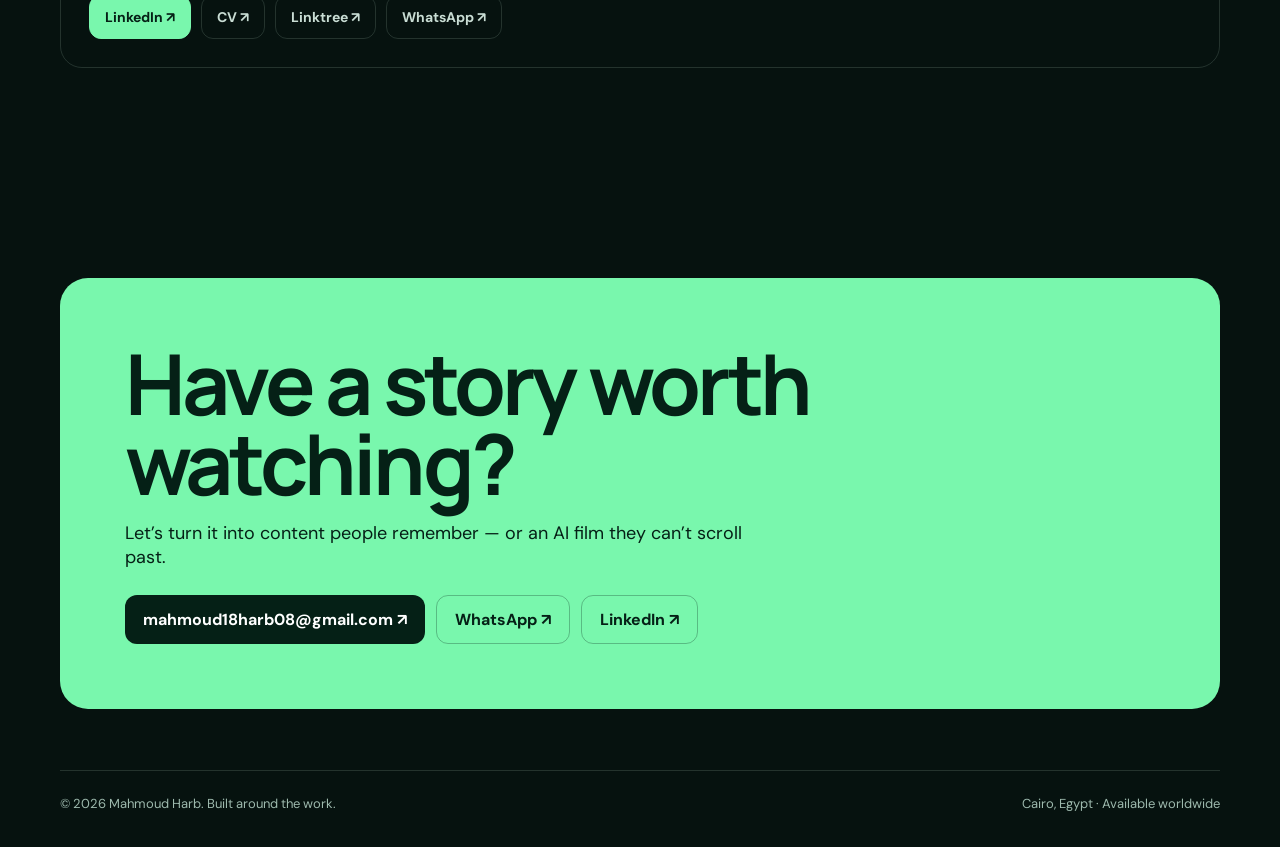
==== commit 4cd391dc: "Update index.html" ====
--- a/index.html
+++ b/index.html
@@ -108,6 +108,8 @@
 }
 
 @media(prefers-reduced-motion:reduce){html{scroll-behavior:auto}.track{animation:none}.reveal{opacity:1;transform:none;transition:none}}
+.card.ikaf{background:radial-gradient(circle at 80% 20%,rgba(229,178,255,.23),transparent 31%),linear-gradient(145deg,#31203d,#091712 74%)}
+.card.glossa{grid-column:auto;min-height:500px}
 </style>
 </head>
 <body>
@@ -126,10 +128,11 @@
 </div></article>
 <article class="card akka reveal"><span class="num">02 · Beauty / Saudi Arabia</span><div><h3>AKKA — AI Campaign Content</h3><p>Premium content and AI video advertising for a Saudi beauty brand, built around product bundles, visual storytelling and conversion-focused social content.</p><div class="tags"><span class="tag">Campaign concept</span><span class="tag">Arabic copy</span><span class="tag">Scripts</span><span class="tag">Storyboards</span><span class="tag">AI video</span><span class="tag">Editing</span></div><a class="more" target="_blank" rel="noopener" href="https://drive.google.com/drive/folders/1aj6il_2NTvbgOJnVXtIymrxKfmsrHSlH?usp=sharing">Open the AKKA project ↗</a></div></article>
 <article class="card doys reveal"><span class="num">03 · Personal care / Egypt</span><div><h3>DOYS — AI Product Films</h3><p>Premium AI advertising videos for a modern Egyptian personal-care brand, turning everyday product routines into polished, visually distinctive stories built for social media.</p><div class="tags"><span class="tag">Campaign concepts</span><span class="tag">Product storytelling</span><span class="tag">Storyboards</span><span class="tag">AI video production</span><span class="tag">Editing</span></div><a class="more" target="_blank" rel="noopener" href="https://drive.google.com/drive/folders/10xfFefMKildUGDQIqeUZ_ebQLPtqSalC?usp=sharing">Open the DOYS project ↗</a></div></article>
-<article class="card glossa reveal"><span class="num">04 · Part-time / Pharmaceutical advertising</span><div><h3>Glossa — Product Collection</h3><p>A side collaboration for a Shiny Pharma product collection, producing complete AI-generated commercial films and visual product stories — from concept and creative direction through storyboards, generation, editing and final delivery.</p><div class="conference"><span>✦</span><span>Selected films were showcased on large screens at some of Egypt’s biggest dental conferences.</span></div><div class="tags"><span class="tag">Full AI commercials</span><span class="tag">Creative direction</span><span class="tag">Storyboards</span><span class="tag">AI video production</span><span class="tag">Final editing</span></div><a class="more" target="_blank" rel="noopener" href="https://drive.google.com/drive/folders/1ZJujZo2g473f6RY53t7mGYjmjzGdkk7b?usp=sharing">View the Glossa project ↗</a></div></article>
+<article class="card ikaf reveal"><span class="num">04 · Freelance AI video project</span><div><h3>IKAF — AI Commercial Films</h3><p>High-end AI advertising films developed as complete visual stories — from the core concept and cinematic direction to scene generation, editing and final delivery for social media.</p><div class="tags"><span class="tag">Campaign concepts</span><span class="tag">Creative direction</span><span class="tag">Storyboards</span><span class="tag">AI video production</span><span class="tag">Editing</span></div><a class="more" target="_blank" rel="noopener" href="https://drive.google.com/drive/folders/1GudriAUre6Y--x9tqzq98gIAjBlbUS17?usp=sharing">Open the IKAF project ↗</a></div></article>
+<article class="card glossa reveal"><span class="num">05 · Pharmaceutical advertising</span><div><h3>Glossa — Product Collection</h3><p>Complete AI-generated commercial films and visual product stories for the Glossa collection — from concept and creative direction through storyboards, generation, editing and final delivery.</p><div class="conference"><span>✦</span><span>Selected films were showcased on large screens at some of Egypt’s biggest dental conferences.</span></div><div class="tags"><span class="tag">Full AI commercials</span><span class="tag">Creative direction</span><span class="tag">Storyboards</span><span class="tag">AI video production</span><span class="tag">Final editing</span></div><a class="more" target="_blank" rel="noopener" href="https://drive.google.com/drive/folders/1ZJujZo2g473f6RY53t7mGYjmjzGdkk7b?usp=sharing">View the Glossa project ↗</a></div></article>
 </div></div></section>
 <section id="expertise"><div class="wrap"><div class="head reveal"><div class="kicker">What I do</div><div><h2>Two disciplines.<br>One complete process.</h2><p>No title stack. Just the two areas teams hire me for — connected by one strong creative workflow.</p></div></div><div class="services"><article class="service reveal"><span class="num">01 / CONTENT</span><h3>Content Creator</h3><p>I turn research and brand goals into concepts, scripts, captions and narratives designed for clarity, retention and shareability.</p><div class="tags"><span class="tag">Strategy</span><span class="tag">Research</span><span class="tag">Scriptwriting</span><span class="tag">Arabic copy</span></div></article><article class="service reveal"><span class="num">02 / PRODUCTION</span><h3>AI Video Specialist</h3><p>I build commercial AI videos from visual direction and storyboards through generation, sound, assembly and final edit.</p><div class="tags"><span class="tag">Concepts</span><span class="tag">Storyboards</span><span class="tag">AI image & video</span><span class="tag">Editing</span></div></article></div></div></section>
-<section id="about"><div class="wrap about"><div class="visual reveal"><div class="edge-orbit"><span class="orbit-label one">Medical background</span><span class="orbit-label two">Content instinct</span><span class="orbit-label three">AI production</span><div class="edge-core"><b>100M+</b><span>The uncommon edge</span></div></div></div><div class="reveal"><div class="kicker">The uncommon edge</div><h2>Medical thinking meets creative technology.</h2><p>My dental background trained me to understand detail, evidence and complex information. A year of hands-on medical content work turned that foundation into a practical advantage: I translate technical ideas without losing the human story.</p><p>For three years, I’ve explored generative AI beyond prompts — developing full workflows across research, writing, image generation, video production and digital experiences.</p><div class="time"><b>2025–Now</b><div><h4>Content Creator & AI Video Specialist · Shiny White</h4><p>My primary current role: medical content, scripts, captions, AI inserts and complete AI videos contributing to 100M+ views.</p></div></div><div class="time"><b>2026–Now</b><div><h4>AI Video Specialist · Glossa · Part-time</h4><p>A side collaboration creating complete AI commercial films for a Shiny Pharma product collection, including work showcased at major dental conferences in Egypt.</p></div></div><div class="time"><b>2023</b><div><h4>Independent creative practice</h4><p>Content, brand visuals and AI-powered production.</p></div></div><div class="time"><b>2022</b><div><h4>Bachelor of Dental Surgery · Minya University</h4><p>The medical foundation behind my specialist content edge.</p></div></div></div></div></section>
+<section id="about"><div class="wrap about"><div class="visual reveal"><div class="edge-orbit"><span class="orbit-label one">Medical background</span><span class="orbit-label two">Content instinct</span><span class="orbit-label three">AI production</span><div class="edge-core"><b>100M+</b><span>The uncommon edge</span></div></div></div><div class="reveal"><div class="kicker">The uncommon edge</div><h2>Medical thinking meets creative technology.</h2><p>My dental background trained me to understand detail, evidence and complex information. A year of hands-on medical content work turned that foundation into a practical advantage: I translate technical ideas without losing the human story.</p><p>For three years, I’ve explored generative AI beyond prompts — developing full workflows across research, writing, image generation, video production and digital experiences.</p><div class="time"><b>2025–Now</b><div><h4>Content Creator & AI Video Specialist · Shiny White · Full-time</h4><p>My primary current role: medical content, scripts, captions, AI inserts and complete AI videos contributing to 100M+ views.</p></div></div><div class="time"><b>Freelance</b><div><h4>AI Video Specialist · Brand Projects</h4><p>End-to-end AI commercial production for AKKA, DOYS, IKAF and Glossa — from concept and storyboards to generation, editing and final delivery.</p></div></div><div class="time"><b>2023</b><div><h4>Independent creative practice</h4><p>Content, brand visuals and AI-powered production.</p></div></div><div class="time"><b>2022</b><div><h4>Bachelor of Dental Surgery · Minya University</h4><p>The medical foundation behind my specialist content edge.</p></div></div></div></div></section>
 <section id="education"><div class="wrap"><div class="edu reveal"><div><div class="kicker">A separate chapter</div><h3>Smarter With AI</h3></div><div><p>I founded and teach a practical AI diploma that has helped more than 250 learners apply AI to real study and work — doctors, graduates, university students, master’s researchers, employees and freelancers.</p><div class="buttons"><a class="btn alt" target="_blank" rel="noopener" href="https://mahmoudtaru.github.io/Smarter-With-Ai-course/">Explore the diploma ↗</a></div></div></div></div></section>
 <section id="connect" class="social-section"><div class="wrap"><div class="socialbar reveal"><div class="kicker">Find me online</div><h3>Work, background and direct contact.</h3><div class="sociallinks"><a class="social-pill primary" target="_blank" rel="noopener" href="https://www.linkedin.com/in/mahmoud-harb-ui1808ux/">LinkedIn ↗</a><a class="social-pill" target="_blank" rel="noopener" href="https://drive.google.com/file/d/1P5O25Xbf8nx5w7szlgCJNz-SjJ8fEfJl/view?usp=sharing">CV ↗</a><a class="social-pill" target="_blank" rel="noopener" href="https://linktr.ee/Mahmoud_harb18">Linktree ↗</a><a class="social-pill" target="_blank" rel="noopener" href="https://api.whatsapp.com/send?phone=201157487804">WhatsApp ↗</a></div></div></div></section>
 <section id="contact" class="contact"><div class="wrap"><div class="contactbox reveal"><h2>Have a story worth watching?</h2><p>Let’s turn it into content people remember — or an AI film they can’t scroll past.</p><div class="buttons"><a class="btn main" href="mailto:mahmoud18harb08@gmail.com">mahmoud18harb08@gmail.com ↗</a><a class="btn alt" target="_blank" rel="noopener" href="https://api.whatsapp.com/send?phone=201157487804">WhatsApp ↗</a><a class="btn alt" target="_blank" rel="noopener" href="https://www.linkedin.com/in/mahmoud-harb-ui1808ux/">LinkedIn ↗</a></div></div></div></section>
@@ -137,4 +140,3 @@
 <footer><div class="wrap foot"><span>© 2026 Mahmoud Harb. Built around the work.</span><span>Cairo, Egypt · Available worldwide</span></div></footer>
 <script>const io=new IntersectionObserver(es=>es.forEach(e=>{if(e.isIntersecting){e.target.classList.add("show");io.unobserve(e.target)}}),{threshold:.1});document.querySelectorAll(".reveal").forEach(e=>io.observe(e));</script>
 </body></html>
-
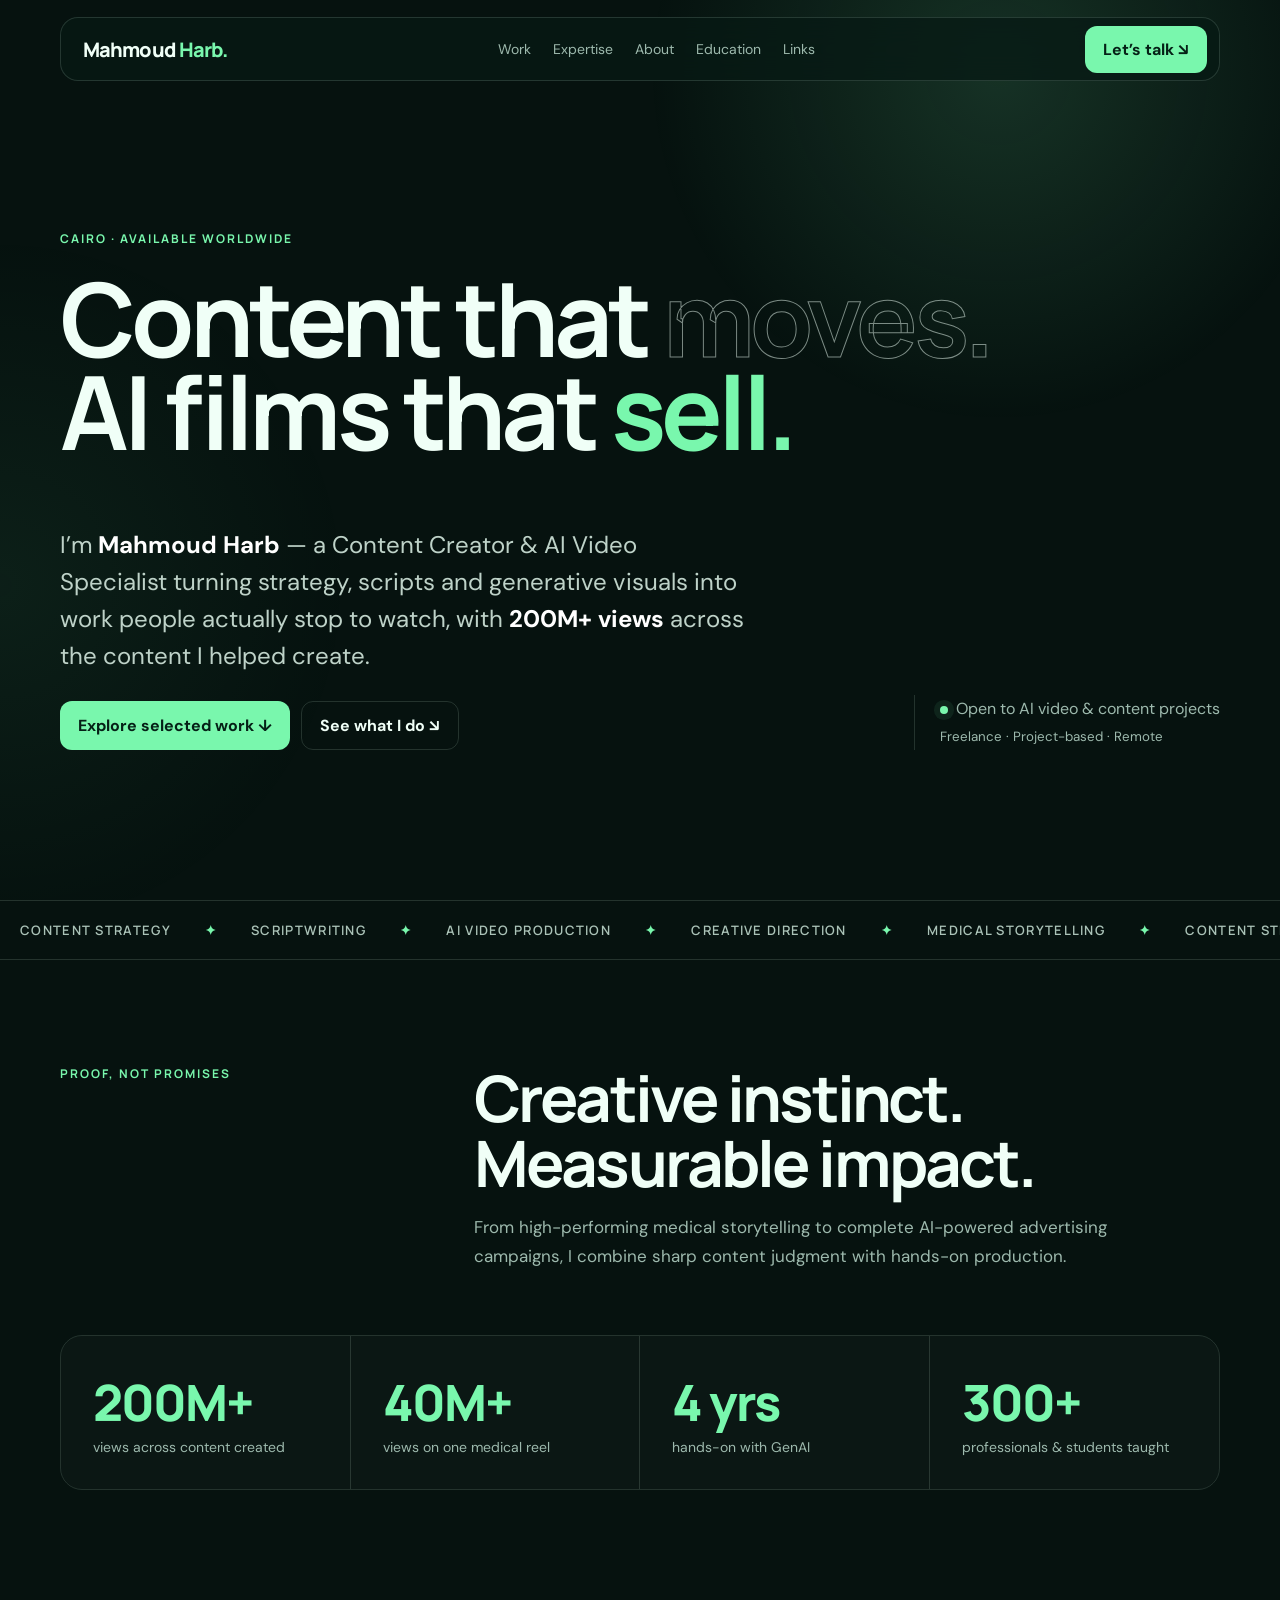
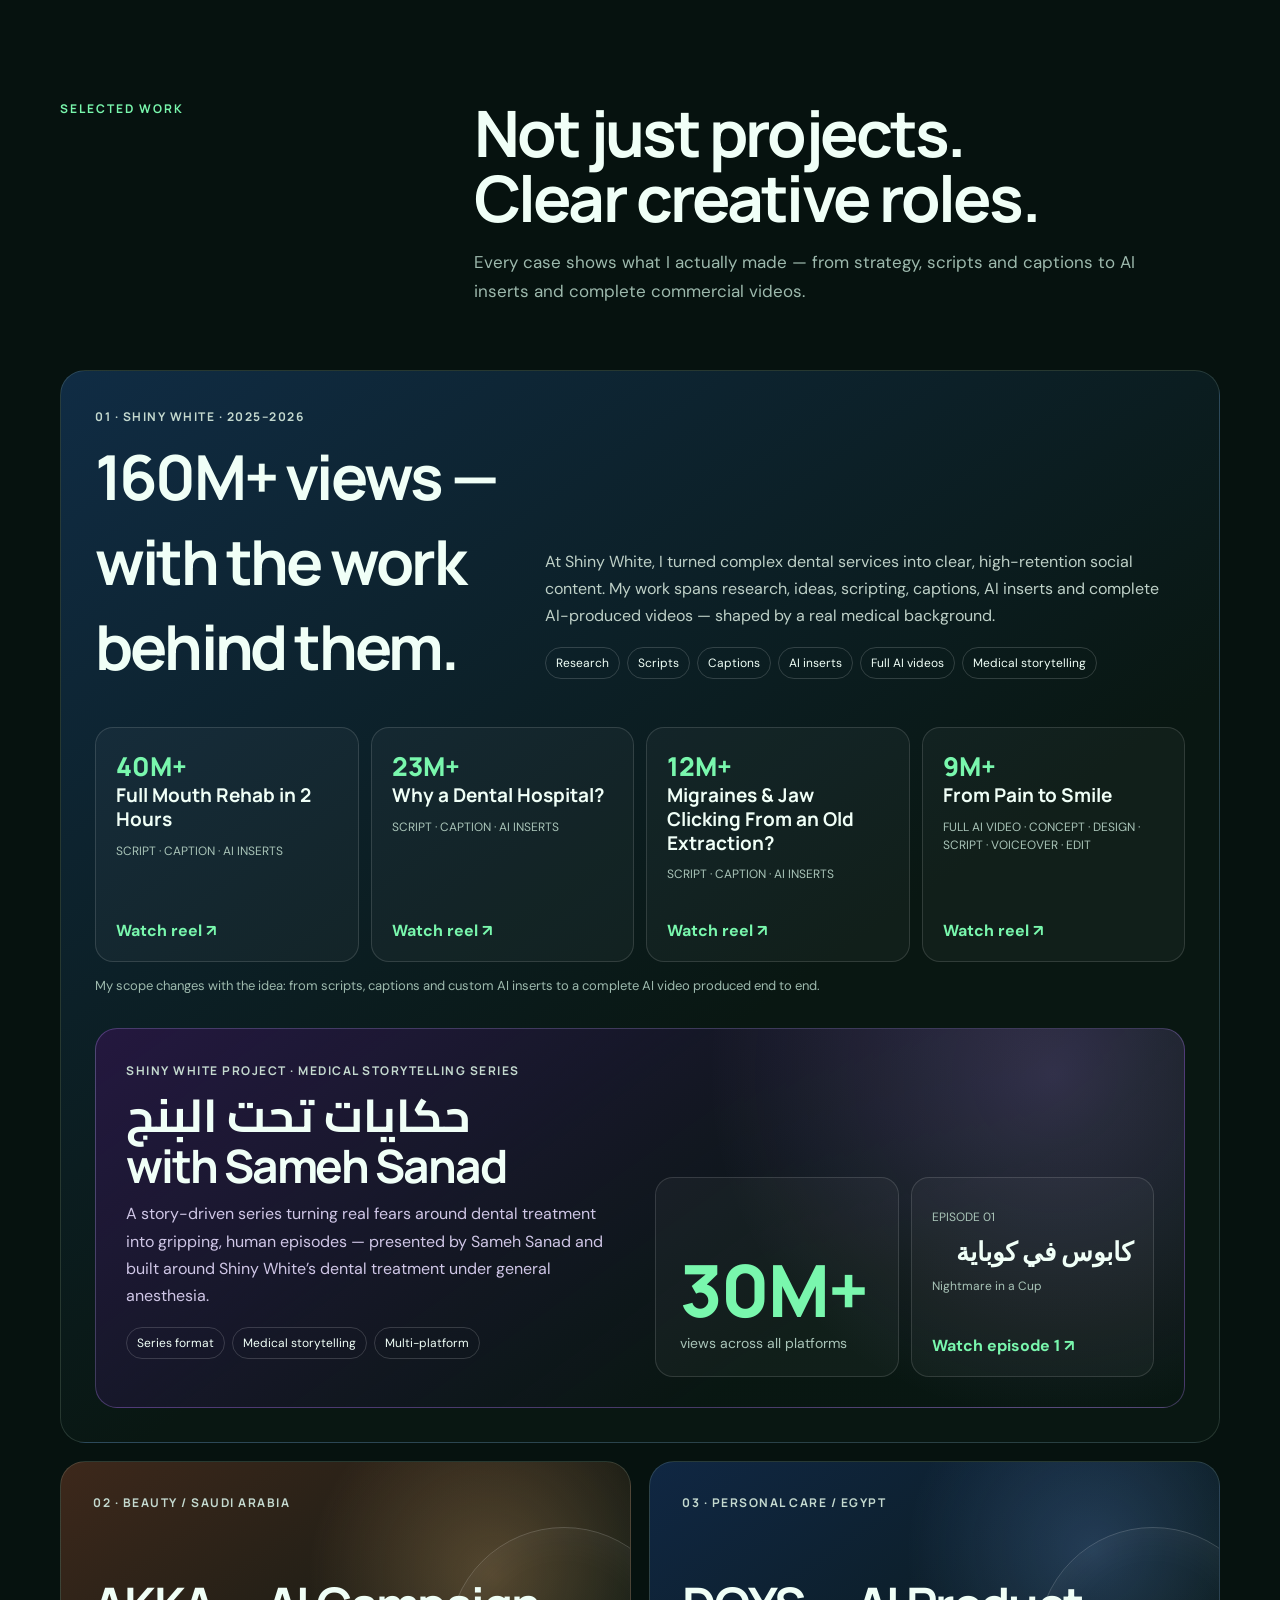
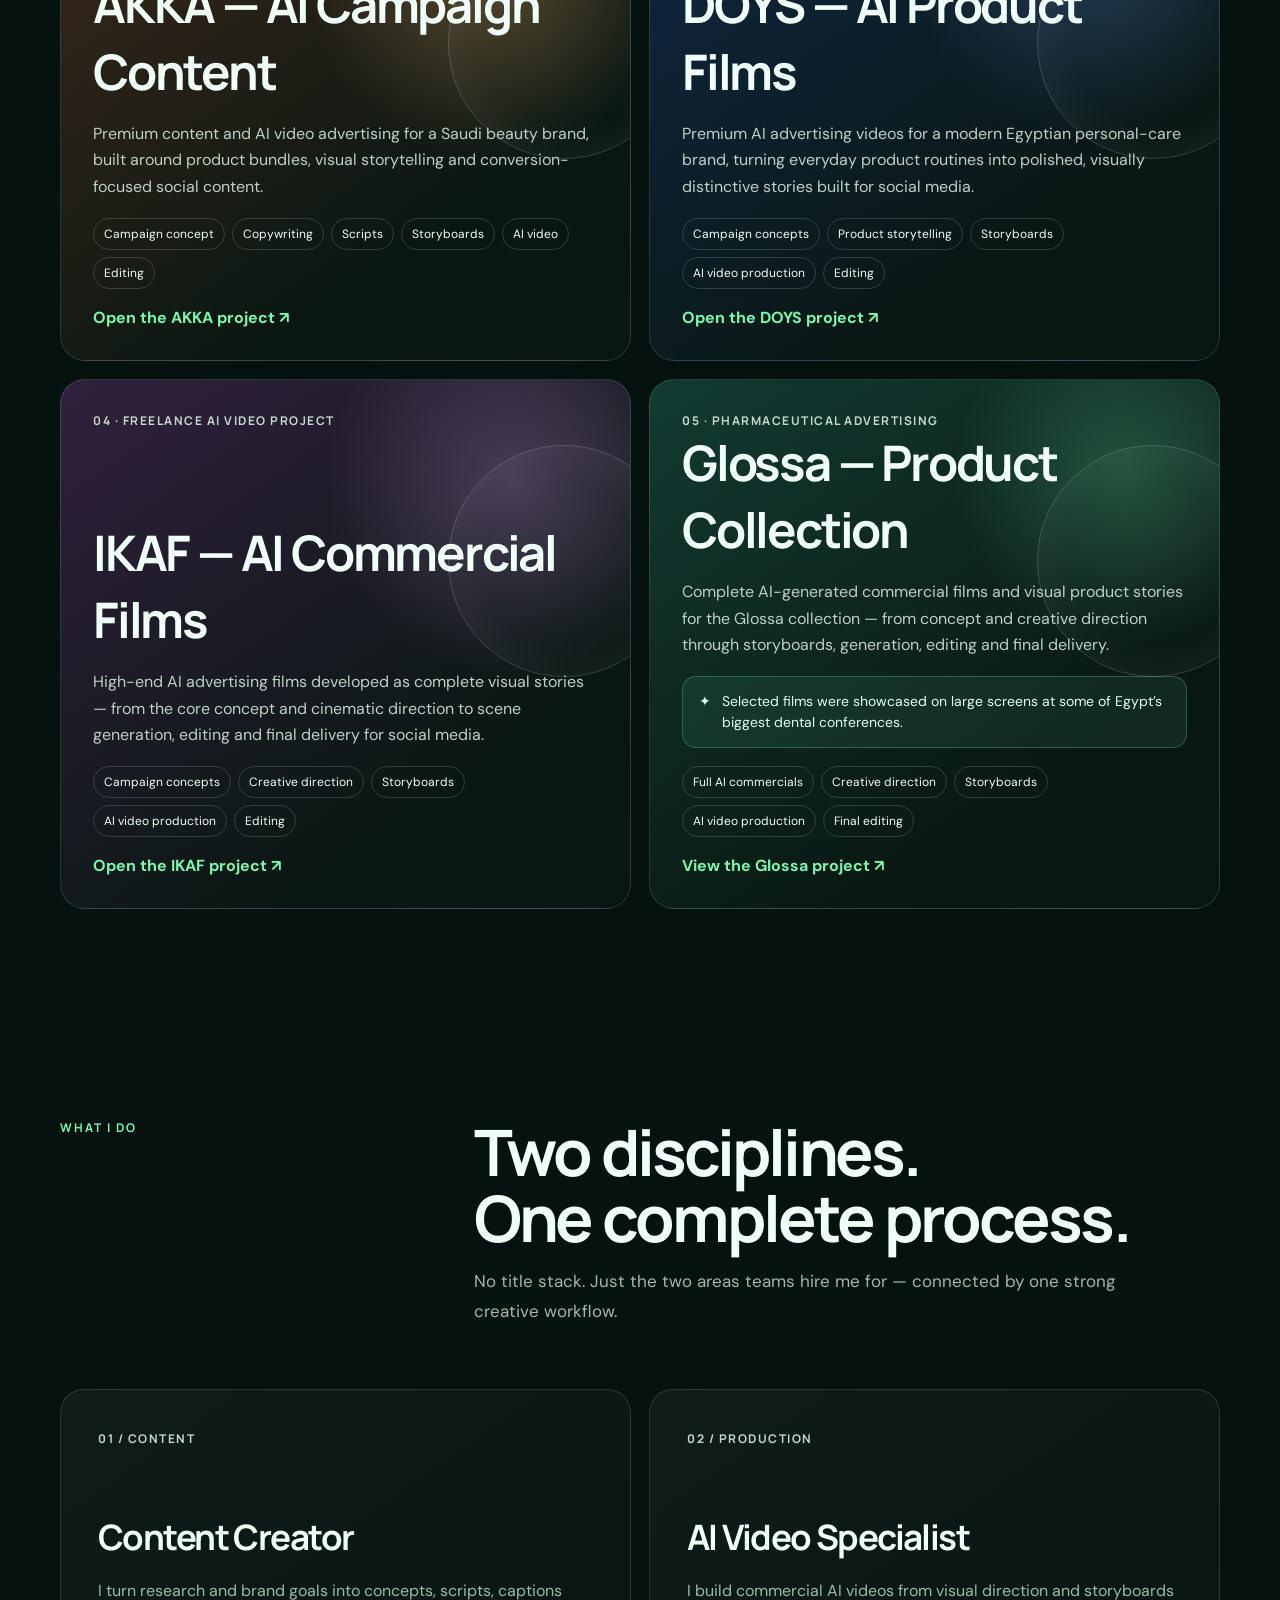
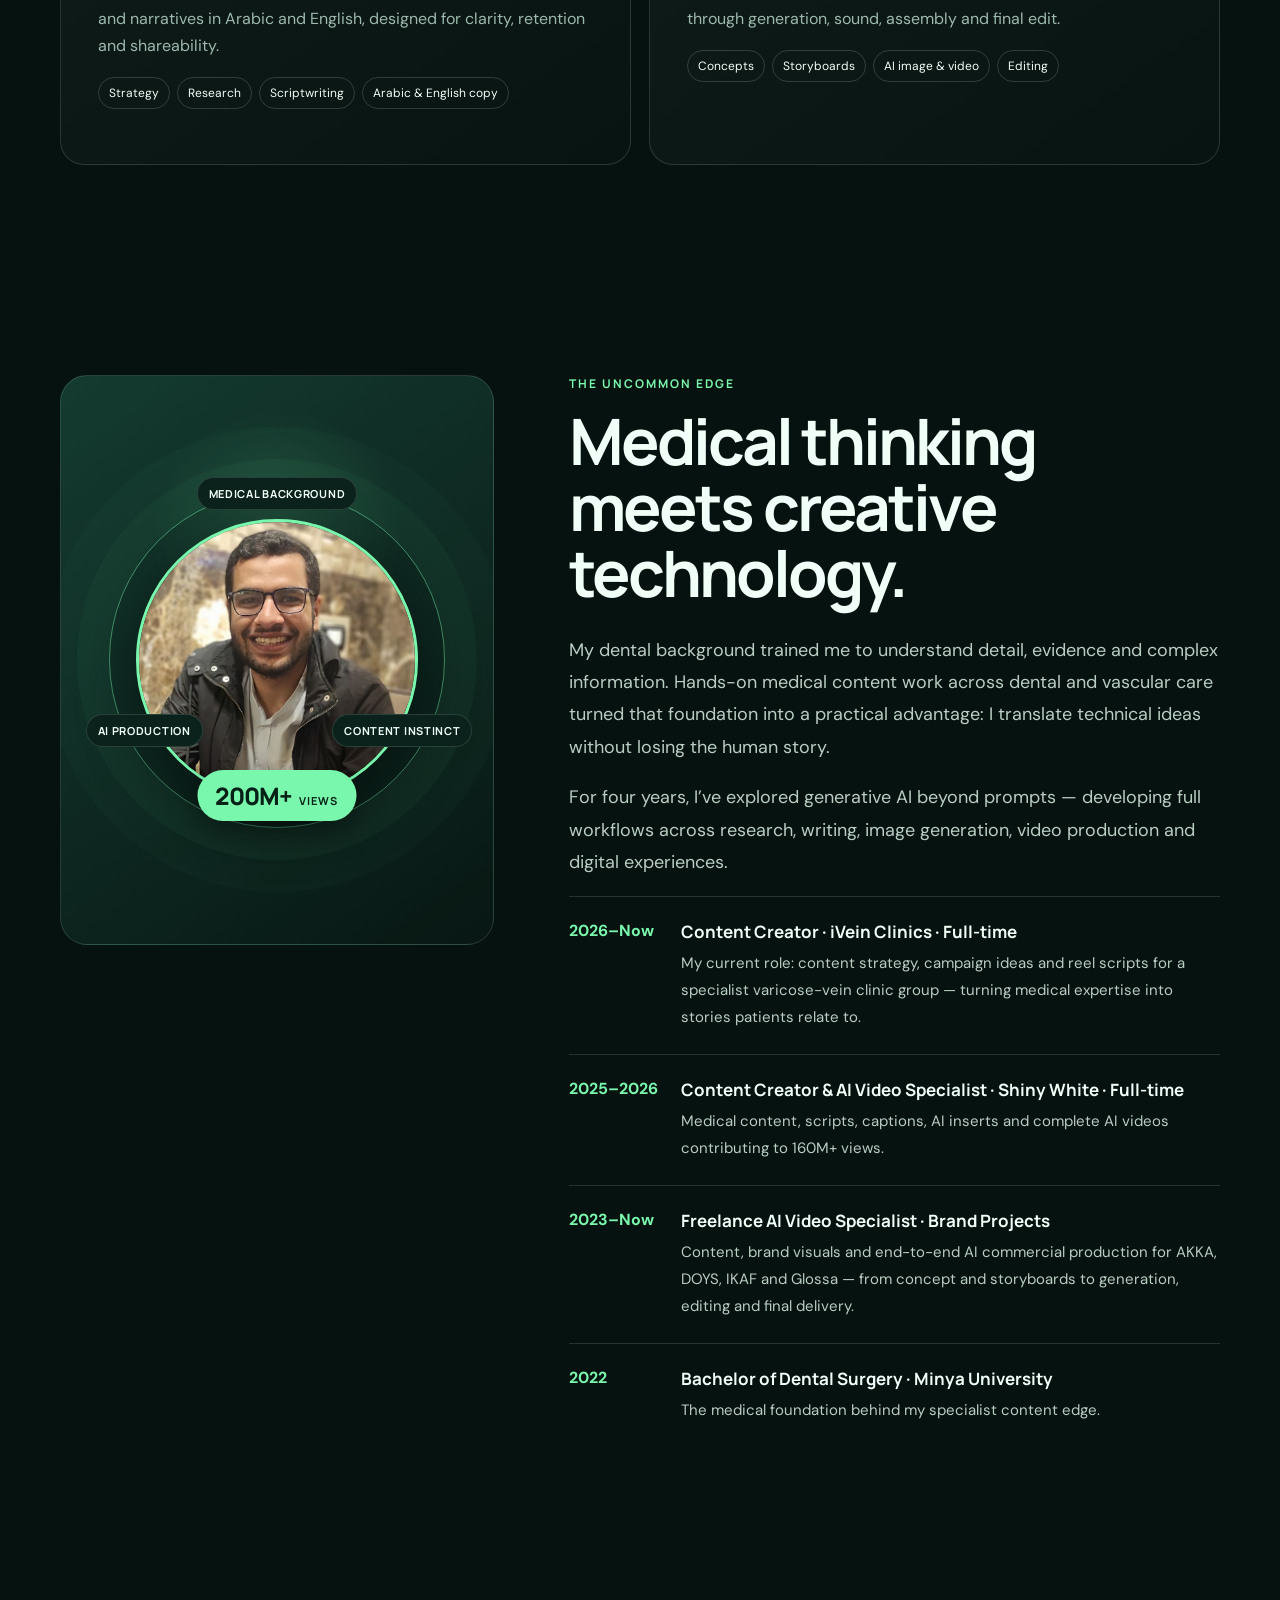
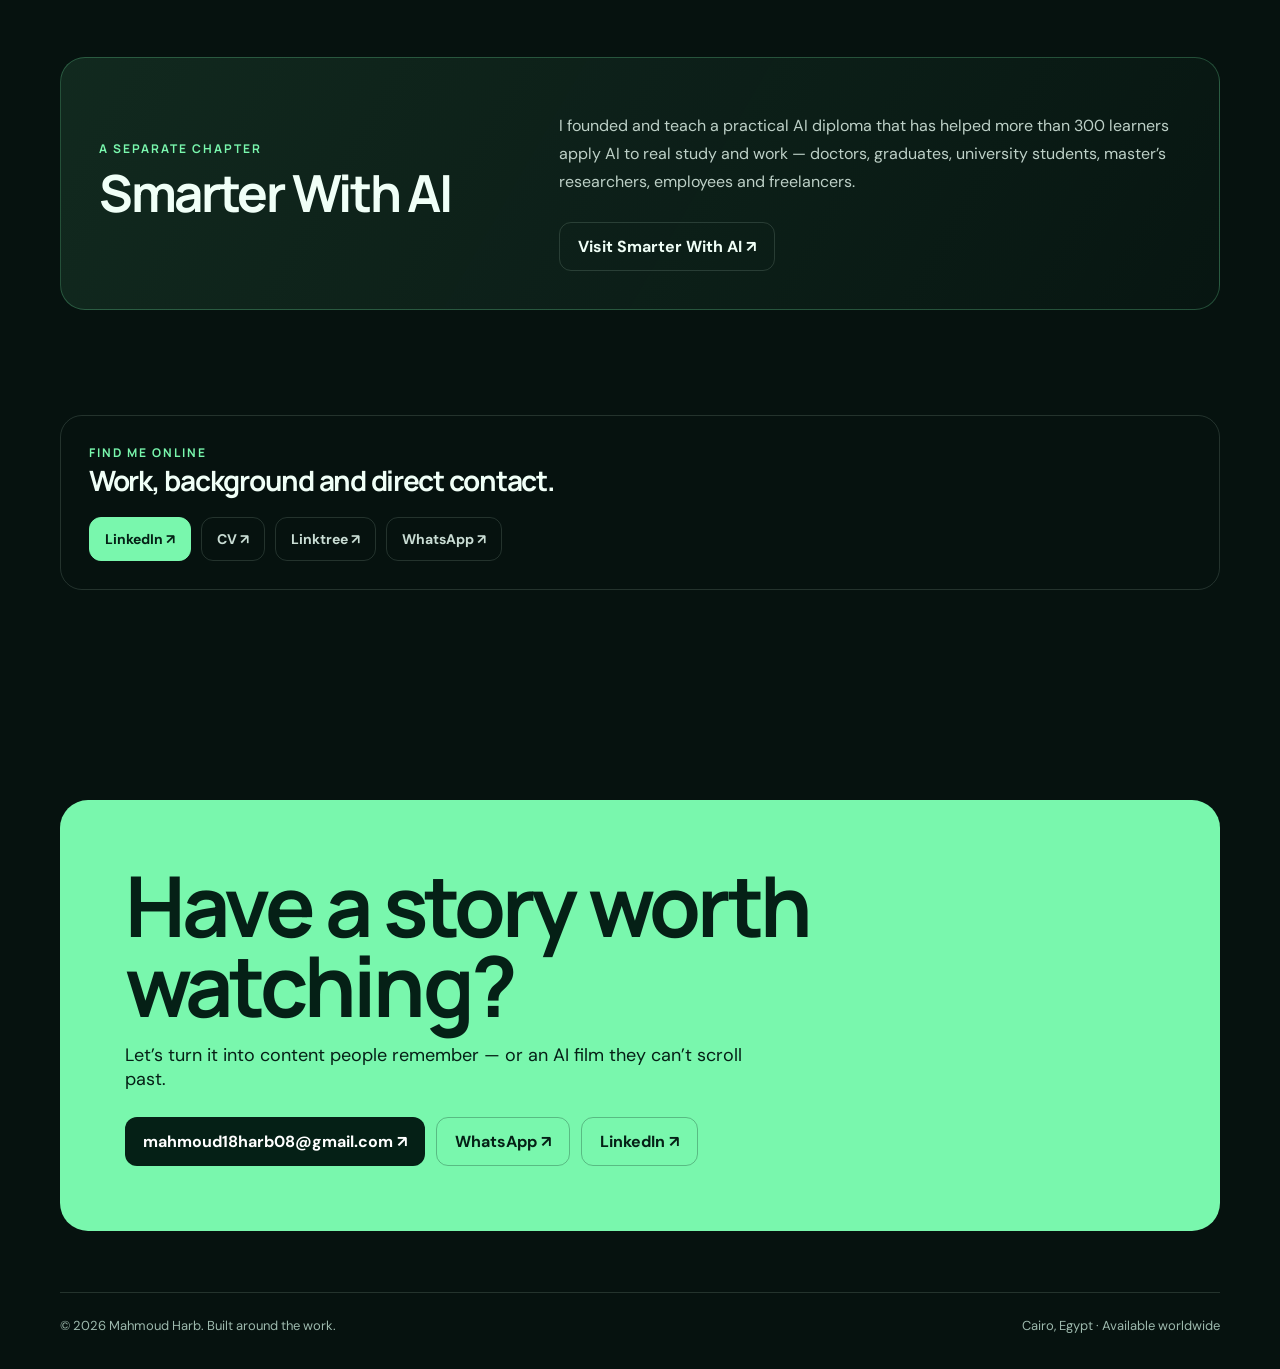
==== commit e123d182: "Update portfolio: 200M+ views, iVein role, Shiny White series, photo, new academy link Co-Authored-B" ====
--- a/index.html
+++ b/index.html
@@ -1,142 +1,157 @@
-<!doctype html>
-<html lang="en">
-<head>
-<meta charset="UTF-8"><meta name="viewport" content="width=device-width,initial-scale=1,viewport-fit=cover">
-<title>Mahmoud Harb | Content Creator & AI Video Specialist</title>
-<meta name="description" content="Content creator and AI video specialist with 100M+ views, a medical background and three years of hands-on generative AI experience.">
-<link rel="preconnect" href="https://fonts.googleapis.com"><link rel="preconnect" href="https://fonts.gstatic.com" crossorigin>
-<link href="https://fonts.googleapis.com/css2?family=DM+Sans:wght@400;500;600;700&family=Manrope:wght@500;600;700;800&display=swap" rel="stylesheet">
-<style>
-:root{--bg:#06120f;--panel:#0b211b;--line:rgba(215,255,232,.14);--text:#f0fff7;--muted:#9db9ad;--green:#79f7ad}*{box-sizing:border-box}html{scroll-behavior:smooth}body{margin:0;background:var(--bg);color:var(--text);font-family:"DM Sans",sans-serif;overflow-x:hidden}body:before{content:"";position:fixed;inset:0;z-index:-1;background:radial-gradient(circle at 78% 8%,rgba(121,247,173,.14),transparent 27%),radial-gradient(circle at 0 65%,rgba(121,247,173,.06),transparent 25%)}a{color:inherit;text-decoration:none}.wrap{width:min(1160px,calc(100% - 38px));margin:auto}.nav{position:fixed;z-index:10;top:17px;left:50%;transform:translateX(-50%);width:min(1160px,calc(100% - 26px));height:64px;padding:0 12px 0 22px;display:flex;align-items:center;justify-content:space-between;border:1px solid var(--line);background:rgba(7,25,20,.76);backdrop-filter:blur(18px);border-radius:18px}.logo,h1,h2,h3{font-family:Manrope;margin:0;letter-spacing:-.045em}.logo{font-weight:800;font-size:20px}.logo i{color:var(--green);font-style:normal}.links{display:flex;gap:22px;color:var(--muted);font-size:14px}.cta,.btn{display:inline-flex;align-items:center;justify-content:center;border-radius:12px;padding:13px 18px;font-weight:700;transition:.25s}.cta,.btn.main{background:var(--green);color:#052016}.btn.alt{border:1px solid var(--line)}.cta:hover,.btn:hover,.social-pill:hover{transform:translateY(-2px)}header{min-height:100vh;padding:155px 0 75px;display:grid;align-items:center}.eyebrow,.kicker{font:700 12px Manrope;letter-spacing:2px;text-transform:uppercase;color:var(--green)}h1{font-size:clamp(54px,8vw,108px);line-height:.9;margin:25px 0}.outline{color:transparent;-webkit-text-stroke:1px rgba(240,255,247,.5)}.hero-row{margin-top:45px;display:grid;grid-template-columns:1.25fr .75fr;gap:60px;align-items:end}.lead{font-size:clamp(18px,2vw,24px);line-height:1.55;color:#bed2c8;max-width:720px}.lead strong{color:#fff}.buttons{display:flex;gap:11px;flex-wrap:wrap;margin-top:26px}.available{justify-self:end;border-left:1px solid var(--line);padding-left:25px;color:var(--muted);line-height:1.7}.dot{display:inline-block;width:8px;height:8px;border-radius:50%;background:var(--green);margin-right:8px;box-shadow:0 0 0 6px rgba(121,247,173,.08)}.ticker{border-block:1px solid var(--line);overflow:hidden}.track{width:max-content;display:flex;gap:34px;padding:20px;animation:move 25s linear infinite;text-transform:uppercase;color:#abc3b8;font:600 13px Manrope;letter-spacing:1.3px}.track b{color:var(--green)}@keyframes move{to{transform:translateX(-50%)}}section{padding:105px 0}.head{display:grid;grid-template-columns:.65fr 1.35fr;gap:55px;margin-bottom:46px}.head h2{font-size:clamp(40px,5vw,64px);line-height:1.02}.head p{color:var(--muted);font-size:17px;line-height:1.75;max-width:670px}.stats{display:grid;grid-template-columns:repeat(4,1fr);border:1px solid var(--line);border-radius:22px;overflow:hidden}.stat{padding:32px;background:rgba(255,255,255,.025);border-right:1px solid var(--line)}.stat:last-child{border:0}.stat b{display:block;font:800 clamp(34px,4vw,50px) Manrope;color:var(--green);letter-spacing:-2px}.stat span{font-size:14px;color:var(--muted)}.projects{display:grid;grid-template-columns:1fr 1fr;gap:18px}.card{min-height:500px;border:1px solid var(--line);border-radius:25px;padding:32px;background:var(--panel);display:flex;flex-direction:column;justify-content:space-between;position:relative;overflow:hidden}.card.akka{background:radial-gradient(circle at 76% 23%,rgba(234,181,114,.28),transparent 32%),linear-gradient(145deg,#3d281b,#091712 70%)}.card.shiny{background:radial-gradient(circle at 72% 25%,rgba(80,186,255,.2),transparent 30%),linear-gradient(145deg,#102c44,#091712 72%)}.card.doys{background:radial-gradient(circle at 78% 18%,rgba(118,170,255,.22),transparent 31%),linear-gradient(145deg,#102743,#091712 74%)}.card.glossa{grid-column:1/-1;min-height:370px;background:radial-gradient(circle at 84% 18%,rgba(121,247,173,.22),transparent 27%),linear-gradient(145deg,#123b31,#091712 74%)}.card:before{content:"";position:absolute;width:230px;height:230px;border:1px solid rgba(255,255,255,.18);border-radius:50%;right:-50px;top:65px;box-shadow:inset 0 0 50px rgba(255,255,255,.07)}.card>*{position:relative}.num{font:700 12px Manrope;letter-spacing:1.5px;text-transform:uppercase;color:#c4d9cf}.card h3{font-size:clamp(30px,4vw,49px)}.card p{color:#bed0c7;line-height:1.65;max-width:620px}.tags{display:flex;gap:7px;flex-wrap:wrap;margin:18px 0}.tag{border:1px solid rgba(255,255,255,.16);border-radius:100px;padding:7px 10px;font-size:12px}.more{font-weight:700;color:var(--green)}.conference{display:flex;gap:11px;align-items:flex-start;padding:14px 16px;margin:18px 0;border:1px solid rgba(121,247,173,.25);background:rgba(121,247,173,.08);border-radius:14px;color:#dfffee;font-size:14px;line-height:1.5}.case-wide{grid-column:1/-1;border:1px solid var(--line);border-radius:25px;padding:34px;background:linear-gradient(145deg,#102c44,#091712 60%)}.case-top{display:grid;grid-template-columns:.78fr 1.22fr;gap:40px;align-items:end}.case-top h3{font-size:clamp(36px,5vw,62px);margin:8px 0}.case-top p{color:#bed0c7;line-height:1.7}.sample-grid{display:grid;grid-template-columns:repeat(4,1fr);gap:12px;margin-top:30px}.sample{min-height:235px;padding:20px;border:1px solid rgba(255,255,255,.13);border-radius:18px;background:rgba(255,255,255,.035);display:flex;flex-direction:column;justify-content:space-between;transition:.25s}.sample:hover{border-color:rgba(121,247,173,.55);transform:translateY(-3px)}.sample strong{font:700 19px Manrope;line-height:1.25}.views{font:800 26px Manrope;color:var(--green)}.sample-meta{color:#a9c4b8;font-size:12px;line-height:1.55;margin-top:10px}.scope-note{grid-column:1/-1;color:var(--muted);font-size:13px;margin-top:3px}.services{display:grid;grid-template-columns:1fr 1fr;gap:18px}.service{border:1px solid var(--line);border-radius:24px;padding:37px;background:linear-gradient(145deg,rgba(255,255,255,.045),rgba(255,255,255,.01));min-height:320px}.service h3{font-size:35px;margin:65px 0 15px}.service p{color:var(--muted);line-height:1.7}.about{display:grid;grid-template-columns:.8fr 1.2fr;gap:75px}.visual{min-height:570px;position:sticky;top:105px;border:1px solid var(--line);border-radius:27px;background:radial-gradient(circle at 50% 28%,rgba(121,247,173,.16),transparent 27%),linear-gradient(145deg,#143b30,#081713);display:grid;place-items:center;overflow:hidden}.edge-orbit{width:78%;aspect-ratio:1;border:1px solid rgba(121,247,173,.5);border-radius:50%;display:grid;place-items:center;position:relative;box-shadow:0 0 0 32px rgba(121,247,173,.035),0 0 0 64px rgba(121,247,173,.018)}.edge-core{width:64%;aspect-ratio:1;border-radius:50%;background:var(--green);color:#052016;display:flex;flex-direction:column;align-items:center;justify-content:center;text-align:center;padding:15px}.edge-core b{font:800 clamp(38px,5vw,58px) Manrope;letter-spacing:-3px;line-height:.9}.edge-core span{font:700 12px Manrope;text-transform:uppercase;letter-spacing:1px;margin-top:9px}.orbit-label{position:absolute;padding:8px 11px;border:1px solid var(--line);background:#0b211b;border-radius:100px;font:700 11px Manrope;letter-spacing:.7px;text-transform:uppercase}.orbit-label.one{top:-15px}.orbit-label.two{right:-28px;bottom:24%}.orbit-label.three{left:-24px;bottom:24%}.about h2{font-size:clamp(42px,5vw,66px);line-height:1.03;margin:16px 0 28px}.about p{font-size:18px;line-height:1.8;color:#b9cdc3}.time{display:grid;grid-template-columns:92px 1fr;gap:20px;border-top:1px solid var(--line);padding:23px 0}.time b{color:var(--green)}.time h4{font:700 17px Manrope;margin:0 0 7px}.time p{font-size:15px;margin:0}.edu{border:1px solid rgba(121,247,173,.25);background:linear-gradient(120deg,rgba(121,247,173,.1),rgba(121,247,173,.02));border-radius:25px;padding:38px;display:grid;grid-template-columns:.8fr 1.2fr;gap:45px;align-items:center}.edu h3{font-size:clamp(35px,4vw,52px)}.edu p{color:#bdd0c7;line-height:1.75}.social-section{padding-top:0}.socialbar{border:1px solid var(--line);border-radius:22px;padding:28px}.socialbar h3{font-size:28px;margin-bottom:18px}.sociallinks{display:flex;gap:10px;flex-wrap:wrap}.social-pill{padding:12px 15px;border:1px solid var(--line);border-radius:12px;color:#c9ddd4;font-weight:700;font-size:14px;transition:.25s}.social-pill.primary{background:var(--green);border-color:var(--green);color:#052016}.contact{padding-bottom:36px}.contactbox{border-radius:28px;background:var(--green);color:#052016;padding:65px}.contactbox h2{font-size:clamp(48px,7vw,84px);line-height:.95}.contactbox p{font-size:18px;max-width:650px}.contactbox .btn.main{background:#052016;color:white}.contactbox .btn.alt{border-color:rgba(5,32,22,.28)}footer{padding:25px 0 35px;color:var(--muted);font-size:13px}.foot{display:flex;justify-content:space-between;border-top:1px solid var(--line);padding-top:24px}.reveal{opacity:0;transform:translateY(24px);transition:.7s}.reveal.show{opacity:1;transform:none}
-@media(max-width:850px){.links{display:none}.hero-row,.head,.about,.edu,.case-top{grid-template-columns:1fr;gap:28px}.available{justify-self:start}.stats{grid-template-columns:1fr 1fr}.projects{grid-template-columns:1fr}.case-wide{grid-column:auto}.sample-grid{grid-template-columns:1fr 1fr}.services{grid-template-columns:1fr}.visual{position:relative;top:0;min-height:440px}.stat:nth-child(2){border-right:0}.stat:nth-child(-n+2){border-bottom:1px solid var(--line)}}@media(max-width:520px){.wrap{width:calc(100% - 26px)}.nav{height:58px}.logo{font-size:17px}.cta{font-size:12px;padding:10px 12px}header{min-height:auto;padding-top:125px}h1{font-size:51px}.lead{font-size:17px}.stats{grid-template-columns:1fr}.stat{border-right:0;border-bottom:1px solid var(--line)}section{padding:75px 0}.card,.service,.case-wide{padding:24px}.card{min-height:430px}.sample-grid{grid-template-columns:1fr}.sample{min-height:190px}.visual{min-height:390px}.edge-orbit{width:73%}.contactbox{padding:43px 26px}.foot{flex-direction:column;gap:14px}}@media(prefers-reduced-motion:reduce){.track{animation:none}.reveal{opacity:1;transform:none}}
-/* Responsive polish: comfortable gutters, flexible type and safe wrapping */
-img,video,svg,canvas{max-width:100%;height:auto}
-p,h1,h2,h3,h4,.sample strong,.btn,.social-pill{overflow-wrap:anywhere}
-section[id]{scroll-margin-top:96px}
-.btn,.cta,.social-pill{min-height:44px}
-
-@media(max-width:1100px){
-  .wrap{width:100%;padding-inline:clamp(26px,4vw,44px)}
-  .nav{width:calc(100% - 32px)}
-  header{padding-inline:clamp(26px,4vw,44px)}
-  .hero-row{gap:38px}
-  .about{gap:46px}
-  .card,.case-wide{padding:28px}
-}
-
-@media(max-width:960px){
-  .sample-grid{grid-template-columns:repeat(2,minmax(0,1fr))}
-  .case-top{grid-template-columns:1fr;gap:22px}
-  .head{grid-template-columns:.55fr 1.45fr;gap:34px}
-  .stats{grid-template-columns:repeat(2,minmax(0,1fr))}
-  .stat:nth-child(2){border-right:0}
-  .stat:nth-child(-n+2){border-bottom:1px solid var(--line)}
-}
-
-@media(max-width:850px){
-  .wrap{padding-inline:24px}
-  .nav{width:calc(100% - 28px)}
-  header{padding-inline:24px}
-  .hero-row,.head,.about,.edu,.case-top{grid-template-columns:1fr;gap:28px}
-  .hero-row{margin-top:34px}
-  .available{justify-self:start;border-left:0;border-top:1px solid var(--line);padding:18px 0 0;width:100%}
-  .stats{grid-template-columns:1fr 1fr}
-  .projects{grid-template-columns:1fr}
-  .case-wide{grid-column:auto}
-  .services{grid-template-columns:1fr}
-  .visual{position:relative;top:0;min-height:440px}
-  .head{margin-bottom:36px}
-}
-
-@media(max-width:600px){
-  .wrap{width:100%;padding-inline:20px}
-  .nav{top:12px;width:calc(100% - 24px);height:58px;padding:0 9px 0 15px;border-radius:15px}
-  .logo{font-size:16px;letter-spacing:-.04em}
-  .cta{font-size:12px;padding:9px 12px;white-space:nowrap}
-  header{min-height:auto;padding:118px 20px 66px}
-  h1{font-size:clamp(39px,12.2vw,54px);line-height:.96;margin:20px 0}
-  .lead{font-size:17px;line-height:1.65}
-  .buttons{display:grid;grid-template-columns:1fr;gap:10px}
-  .buttons .btn{width:100%;padding-inline:14px;text-align:center}
-  section{padding:72px 0}
-  .head h2{font-size:clamp(36px,10vw,46px)}
-  .head p{font-size:16px;line-height:1.7}
-  .stats{grid-template-columns:1fr;border-radius:18px}
-  .stat{padding:25px 24px;border-right:0;border-bottom:1px solid var(--line)}
-  .stat:nth-child(2){border-bottom:1px solid var(--line)}
-  .stat:last-child{border-bottom:0}
-  .card,.service,.case-wide{padding:23px 20px;border-radius:20px}
-  .card{min-height:420px}
-  .card:before{width:185px;height:185px;right:-68px}
-  .card h3{font-size:clamp(30px,9vw,40px)}
-  .case-top h3{font-size:clamp(35px,10vw,48px)}
-  .sample-grid{grid-template-columns:1fr;gap:10px;margin-top:24px}
-  .sample{min-height:180px;padding:18px}
-  .scope-note{line-height:1.6}
-  .service{min-height:auto}
-  .service h3{font-size:31px;margin:44px 0 14px}
-  .about p{font-size:16px;line-height:1.75}
-  .visual{min-height:360px}
-  .edge-orbit{width:min(72vw,280px)}
-  .edge-core b{font-size:clamp(33px,11vw,48px)}
-  .orbit-label{font-size:9px;padding:7px 8px}
-  .orbit-label.two{right:-18px}
-  .orbit-label.three{left:-18px}
-  .time{grid-template-columns:1fr;gap:8px;padding:20px 0}
-  .time p{font-size:14px}
-  .edu{padding:27px 21px;border-radius:20px}
-  .socialbar{padding:23px 20px;border-radius:20px}
-  .socialbar h3{font-size:24px;line-height:1.3}
-  .sociallinks{display:grid;grid-template-columns:1fr 1fr}
-  .social-pill{text-align:center;padding:11px 8px}
-  .contactbox{padding:40px 21px;border-radius:22px}
-  .contactbox h2{font-size:clamp(42px,13vw,58px)}
-  .contactbox p{font-size:16px;line-height:1.65}
-  .contactbox .btn{font-size:13px}
-  .foot{flex-direction:column;gap:12px;line-height:1.55}
-}
-
-@media(max-width:370px){
-  .wrap{padding-inline:16px}
-  .nav{width:calc(100% - 16px);padding-left:12px}
-  header{padding-inline:16px}
-  .logo{font-size:15px}
-  .cta{font-size:11px;padding-inline:10px}
-  h1{font-size:38px}
-  .sociallinks{grid-template-columns:1fr}
-  .card,.service,.case-wide,.edu,.socialbar,.contactbox{padding-left:18px;padding-right:18px}
-}
-
-@media(prefers-reduced-motion:reduce){html{scroll-behavior:auto}.track{animation:none}.reveal{opacity:1;transform:none;transition:none}}
-.card.ikaf{background:radial-gradient(circle at 80% 20%,rgba(229,178,255,.23),transparent 31%),linear-gradient(145deg,#31203d,#091712 74%)}
-.card.glossa{grid-column:auto;min-height:500px}
-</style>
-</head>
-<body>
-<nav class="nav"><a class="logo" href="#">Mahmoud <i>Harb.</i></a><div class="links"><a href="#work">Work</a><a href="#expertise">Expertise</a><a href="#about">About</a><a href="#education">Education</a><a href="#connect">Links</a></div><a class="cta" href="#contact">Let’s talk ↘</a></nav>
-<header class="wrap"><div><div class="eyebrow">Cairo · Available worldwide</div><h1>Content that <span class="outline">moves.</span><br>AI films that <span style="color:var(--green)">sell.</span></h1><div class="hero-row"><div><p class="lead">I’m <strong>Mahmoud Harb</strong> — a Content Creator & AI Video Specialist turning strategy, scripts and generative visuals into work people actually stop to watch, with <strong>100M+ views</strong> across the content I helped create.</p><div class="buttons"><a class="btn main" href="#work">Explore selected work ↓</a><a class="btn alt" href="#expertise">See what I do ↘</a></div></div><div class="available"><span class="dot"></span>Open to content & AI video opportunities<br><small>Full-time · Freelance · Remote</small></div></div></div></header>
-<div class="ticker"><div class="track"><span>Content strategy</span><b>✦</b><span>Scriptwriting</span><b>✦</b><span>AI video production</span><b>✦</b><span>Creative direction</span><b>✦</b><span>Medical storytelling</span><b>✦</b><span>Content strategy</span><b>✦</b><span>Scriptwriting</span><b>✦</b><span>AI video production</span><b>✦</b><span>Creative direction</span><b>✦</b><span>Medical storytelling</span><b>✦</b></div></div>
-<main>
-<section><div class="wrap"><div class="head reveal"><div class="kicker">Proof, not promises</div><div><h2>Creative instinct.<br>Measurable impact.</h2><p>From high-performing medical storytelling to complete AI-powered advertising campaigns, I combine sharp content judgment with hands-on production.</p></div></div><div class="stats reveal"><div class="stat"><b>100M+</b><span>views across content created</span></div><div class="stat"><b>30M+</b><span>views on one medical reel</span></div><div class="stat"><b>3 yrs</b><span>hands-on with GenAI</span></div><div class="stat"><b>250+</b><span>professionals & students taught</span></div></div></div></section>
-<section id="work"><div class="wrap"><div class="head reveal"><div class="kicker">Selected work</div><div><h2>Not just projects.<br>Clear creative roles.</h2><p>Every case shows what I actually made — from strategy, scripts and captions to AI inserts and complete commercial videos.</p></div></div><div class="projects">
-<article class="case-wide reveal"><div class="case-top"><div><span class="num">01 · Current role / Shiny White</span><h3>100M+ views — with the work behind them.</h3></div><div><p>At Shiny White, I turn complex dental services into clear, high-retention social content. My work spans research, ideas, scripting, captions, AI inserts and complete AI-produced videos — shaped by a real medical background.</p><div class="tags"><span class="tag">Research</span><span class="tag">Scripts</span><span class="tag">Captions</span><span class="tag">AI inserts</span><span class="tag">Full AI videos</span><span class="tag">Medical storytelling</span></div></div></div><div class="sample-grid">
-<a class="sample" target="_blank" rel="noopener" href="https://www.instagram.com/reel/DV_U5z1jWoQ/?utm_source=ig_web_copy_link&igsh=MzRlODBiNWFlZA=="><div><div class="views">30M+</div><strong>Full Mouth Rehab in 2 Hours</strong><div class="sample-meta">SCRIPT · CAPTION · AI INSERTS</div></div><span class="more">Watch reel ↗</span></a>
-<a class="sample" target="_blank" rel="noopener" href="https://www.instagram.com/reel/DWJBw4IjeYD/?utm_source=ig_web_copy_link&igsh=MzRlODBiNWFlZA=="><div><div class="views">14M+</div><strong>Why a Dental Hospital?</strong><div class="sample-meta">SCRIPT · CAPTION · AI INSERTS</div></div><span class="more">Watch reel ↗</span></a>
-<a class="sample" target="_blank" rel="noopener" href="https://www.instagram.com/reel/DZa8bceiqEs/"><div><div class="views">5M+</div><strong>One-Day Smile Transformation</strong><div class="sample-meta">SCRIPT · CAPTION · AI INSERTS</div></div><span class="more">Watch reel ↗</span></a>
-<a class="sample" target="_blank" rel="noopener" href="https://www.instagram.com/reel/DaA4KxXFO-6/?utm_source=ig_web_copy_link&igsh=MzRlODBiNWFlZA=="><div><div class="views">7M+</div><strong>From Pain to Smile</strong><div class="sample-meta">FULL AI VIDEO · CONCEPT · DESIGN · SCRIPT · VOICEOVER · EDIT</div></div><span class="more">Watch reel ↗</span></a>
-<div class="scope-note">My scope changes with the idea: from scripts, captions and custom AI inserts to a complete AI video produced end to end.</div>
-</div></article>
-<article class="card akka reveal"><span class="num">02 · Beauty / Saudi Arabia</span><div><h3>AKKA — AI Campaign Content</h3><p>Premium content and AI video advertising for a Saudi beauty brand, built around product bundles, visual storytelling and conversion-focused social content.</p><div class="tags"><span class="tag">Campaign concept</span><span class="tag">Arabic copy</span><span class="tag">Scripts</span><span class="tag">Storyboards</span><span class="tag">AI video</span><span class="tag">Editing</span></div><a class="more" target="_blank" rel="noopener" href="https://drive.google.com/drive/folders/1aj6il_2NTvbgOJnVXtIymrxKfmsrHSlH?usp=sharing">Open the AKKA project ↗</a></div></article>
-<article class="card doys reveal"><span class="num">03 · Personal care / Egypt</span><div><h3>DOYS — AI Product Films</h3><p>Premium AI advertising videos for a modern Egyptian personal-care brand, turning everyday product routines into polished, visually distinctive stories built for social media.</p><div class="tags"><span class="tag">Campaign concepts</span><span class="tag">Product storytelling</span><span class="tag">Storyboards</span><span class="tag">AI video production</span><span class="tag">Editing</span></div><a class="more" target="_blank" rel="noopener" href="https://drive.google.com/drive/folders/10xfFefMKildUGDQIqeUZ_ebQLPtqSalC?usp=sharing">Open the DOYS project ↗</a></div></article>
-<article class="card ikaf reveal"><span class="num">04 · Freelance AI video project</span><div><h3>IKAF — AI Commercial Films</h3><p>High-end AI advertising films developed as complete visual stories — from the core concept and cinematic direction to scene generation, editing and final delivery for social media.</p><div class="tags"><span class="tag">Campaign concepts</span><span class="tag">Creative direction</span><span class="tag">Storyboards</span><span class="tag">AI video production</span><span class="tag">Editing</span></div><a class="more" target="_blank" rel="noopener" href="https://drive.google.com/drive/folders/1GudriAUre6Y--x9tqzq98gIAjBlbUS17?usp=sharing">Open the IKAF project ↗</a></div></article>
-<article class="card glossa reveal"><span class="num">05 · Pharmaceutical advertising</span><div><h3>Glossa — Product Collection</h3><p>Complete AI-generated commercial films and visual product stories for the Glossa collection — from concept and creative direction through storyboards, generation, editing and final delivery.</p><div class="conference"><span>✦</span><span>Selected films were showcased on large screens at some of Egypt’s biggest dental conferences.</span></div><div class="tags"><span class="tag">Full AI commercials</span><span class="tag">Creative direction</span><span class="tag">Storyboards</span><span class="tag">AI video production</span><span class="tag">Final editing</span></div><a class="more" target="_blank" rel="noopener" href="https://drive.google.com/drive/folders/1ZJujZo2g473f6RY53t7mGYjmjzGdkk7b?usp=sharing">View the Glossa project ↗</a></div></article>
-</div></div></section>
-<section id="expertise"><div class="wrap"><div class="head reveal"><div class="kicker">What I do</div><div><h2>Two disciplines.<br>One complete process.</h2><p>No title stack. Just the two areas teams hire me for — connected by one strong creative workflow.</p></div></div><div class="services"><article class="service reveal"><span class="num">01 / CONTENT</span><h3>Content Creator</h3><p>I turn research and brand goals into concepts, scripts, captions and narratives designed for clarity, retention and shareability.</p><div class="tags"><span class="tag">Strategy</span><span class="tag">Research</span><span class="tag">Scriptwriting</span><span class="tag">Arabic copy</span></div></article><article class="service reveal"><span class="num">02 / PRODUCTION</span><h3>AI Video Specialist</h3><p>I build commercial AI videos from visual direction and storyboards through generation, sound, assembly and final edit.</p><div class="tags"><span class="tag">Concepts</span><span class="tag">Storyboards</span><span class="tag">AI image & video</span><span class="tag">Editing</span></div></article></div></div></section>
-<section id="about"><div class="wrap about"><div class="visual reveal"><div class="edge-orbit"><span class="orbit-label one">Medical background</span><span class="orbit-label two">Content instinct</span><span class="orbit-label three">AI production</span><div class="edge-core"><b>100M+</b><span>The uncommon edge</span></div></div></div><div class="reveal"><div class="kicker">The uncommon edge</div><h2>Medical thinking meets creative technology.</h2><p>My dental background trained me to understand detail, evidence and complex information. A year of hands-on medical content work turned that foundation into a practical advantage: I translate technical ideas without losing the human story.</p><p>For three years, I’ve explored generative AI beyond prompts — developing full workflows across research, writing, image generation, video production and digital experiences.</p><div class="time"><b>2025–Now</b><div><h4>Content Creator & AI Video Specialist · Shiny White · Full-time</h4><p>My primary current role: medical content, scripts, captions, AI inserts and complete AI videos contributing to 100M+ views.</p></div></div><div class="time"><b>Freelance</b><div><h4>AI Video Specialist · Brand Projects</h4><p>End-to-end AI commercial production for AKKA, DOYS, IKAF and Glossa — from concept and storyboards to generation, editing and final delivery.</p></div></div><div class="time"><b>2023</b><div><h4>Independent creative practice</h4><p>Content, brand visuals and AI-powered production.</p></div></div><div class="time"><b>2022</b><div><h4>Bachelor of Dental Surgery · Minya University</h4><p>The medical foundation behind my specialist content edge.</p></div></div></div></div></section>
-<section id="education"><div class="wrap"><div class="edu reveal"><div><div class="kicker">A separate chapter</div><h3>Smarter With AI</h3></div><div><p>I founded and teach a practical AI diploma that has helped more than 250 learners apply AI to real study and work — doctors, graduates, university students, master’s researchers, employees and freelancers.</p><div class="buttons"><a class="btn alt" target="_blank" rel="noopener" href="https://mahmoudtaru.github.io/Smarter-With-Ai-course/">Explore the diploma ↗</a></div></div></div></div></section>
-<section id="connect" class="social-section"><div class="wrap"><div class="socialbar reveal"><div class="kicker">Find me online</div><h3>Work, background and direct contact.</h3><div class="sociallinks"><a class="social-pill primary" target="_blank" rel="noopener" href="https://www.linkedin.com/in/mahmoud-harb-ui1808ux/">LinkedIn ↗</a><a class="social-pill" target="_blank" rel="noopener" href="https://drive.google.com/file/d/1P5O25Xbf8nx5w7szlgCJNz-SjJ8fEfJl/view?usp=sharing">CV ↗</a><a class="social-pill" target="_blank" rel="noopener" href="https://linktr.ee/Mahmoud_harb18">Linktree ↗</a><a class="social-pill" target="_blank" rel="noopener" href="https://api.whatsapp.com/send?phone=201157487804">WhatsApp ↗</a></div></div></div></section>
-<section id="contact" class="contact"><div class="wrap"><div class="contactbox reveal"><h2>Have a story worth watching?</h2><p>Let’s turn it into content people remember — or an AI film they can’t scroll past.</p><div class="buttons"><a class="btn main" href="mailto:mahmoud18harb08@gmail.com">mahmoud18harb08@gmail.com ↗</a><a class="btn alt" target="_blank" rel="noopener" href="https://api.whatsapp.com/send?phone=201157487804">WhatsApp ↗</a><a class="btn alt" target="_blank" rel="noopener" href="https://www.linkedin.com/in/mahmoud-harb-ui1808ux/">LinkedIn ↗</a></div></div></div></section>
-</main>
-<footer><div class="wrap foot"><span>© 2026 Mahmoud Harb. Built around the work.</span><span>Cairo, Egypt · Available worldwide</span></div></footer>
-<script>const io=new IntersectionObserver(es=>es.forEach(e=>{if(e.isIntersecting){e.target.classList.add("show");io.unobserve(e.target)}}),{threshold:.1});document.querySelectorAll(".reveal").forEach(e=>io.observe(e));</script>
-</body></html>
+<!doctype html>
+<html lang="en">
+<head>
+<meta charset="UTF-8"><meta name="viewport" content="width=device-width,initial-scale=1,viewport-fit=cover">
+<title>Mahmoud Harb | Content Creator & AI Video Specialist</title>
+<meta name="description" content="Content creator and AI video specialist with 200M+ views, a medical background and four years of hands-on generative AI experience.">
+<meta property="og:type" content="website"><meta property="og:title" content="Mahmoud Harb | Content Creator & AI Video Specialist"><meta property="og:description" content="200M+ views across medical storytelling and AI commercial films. Content strategy, scripts and end-to-end AI video production."><meta name="twitter:card" content="summary_large_image"><meta name="theme-color" content="#06120f">
+<link rel="preconnect" href="https://fonts.googleapis.com"><link rel="preconnect" href="https://fonts.gstatic.com" crossorigin>
+<link href="https://fonts.googleapis.com/css2?family=Cairo:wght@600;700;800&family=DM+Sans:wght@400;500;600;700&family=Manrope:wght@500;600;700;800&display=swap" rel="stylesheet">
+<style>
+:root{--bg:#06120f;--panel:#0b211b;--line:rgba(215,255,232,.14);--text:#f0fff7;--muted:#9db9ad;--green:#79f7ad}*{box-sizing:border-box}html{scroll-behavior:smooth}body{margin:0;background:var(--bg);color:var(--text);font-family:"DM Sans",sans-serif;overflow-x:hidden}body:before{content:"";position:fixed;inset:0;z-index:-1;background:radial-gradient(circle at 78% 8%,rgba(121,247,173,.14),transparent 27%),radial-gradient(circle at 0 65%,rgba(121,247,173,.06),transparent 25%)}a{color:inherit;text-decoration:none}.wrap{width:min(1160px,calc(100% - 38px));margin:auto}.nav{position:fixed;z-index:10;top:17px;left:50%;transform:translateX(-50%);width:min(1160px,calc(100% - 26px));height:64px;padding:0 12px 0 22px;display:flex;align-items:center;justify-content:space-between;border:1px solid var(--line);background:rgba(7,25,20,.76);backdrop-filter:blur(18px);border-radius:18px}.logo,h1,h2,h3{font-family:Manrope;margin:0;letter-spacing:-.045em}.logo{font-weight:800;font-size:20px}.logo i{color:var(--green);font-style:normal}.links{display:flex;gap:22px;color:var(--muted);font-size:14px}.cta,.btn{display:inline-flex;align-items:center;justify-content:center;border-radius:12px;padding:13px 18px;font-weight:700;transition:.25s}.cta,.btn.main{background:var(--green);color:#052016}.btn.alt{border:1px solid var(--line)}.cta:hover,.btn:hover,.social-pill:hover{transform:translateY(-2px)}header{min-height:100vh;padding:155px 0 75px;display:grid;align-items:center}.eyebrow,.kicker{font:700 12px Manrope;letter-spacing:2px;text-transform:uppercase;color:var(--green)}h1{font-size:clamp(54px,8vw,108px);line-height:.9;margin:25px 0}.outline{color:transparent;-webkit-text-stroke:1px rgba(240,255,247,.5)}.hero-row{margin-top:45px;display:grid;grid-template-columns:1.25fr .75fr;gap:60px;align-items:end}.lead{font-size:clamp(18px,2vw,24px);line-height:1.55;color:#bed2c8;max-width:720px}.lead strong{color:#fff}.buttons{display:flex;gap:11px;flex-wrap:wrap;margin-top:26px}.available{justify-self:end;border-left:1px solid var(--line);padding-left:25px;color:var(--muted);line-height:1.7}.dot{display:inline-block;width:8px;height:8px;border-radius:50%;background:var(--green);margin-right:8px;box-shadow:0 0 0 6px rgba(121,247,173,.08)}.ticker{border-block:1px solid var(--line);overflow:hidden}.track{width:max-content;display:flex;gap:34px;padding:20px;animation:move 25s linear infinite;text-transform:uppercase;color:#abc3b8;font:600 13px Manrope;letter-spacing:1.3px}.track b{color:var(--green)}@keyframes move{to{transform:translateX(-50%)}}section{padding:105px 0}.head{display:grid;grid-template-columns:.65fr 1.35fr;gap:55px;margin-bottom:46px}.head h2{font-size:clamp(40px,5vw,64px);line-height:1.02}.head p{color:var(--muted);font-size:17px;line-height:1.75;max-width:670px}.stats{display:grid;grid-template-columns:repeat(4,1fr);border:1px solid var(--line);border-radius:22px;overflow:hidden}.stat{padding:32px;background:rgba(255,255,255,.025);border-right:1px solid var(--line)}.stat:last-child{border:0}.stat b{display:block;font:800 clamp(34px,4vw,50px) Manrope;color:var(--green);letter-spacing:-2px}.stat span{font-size:14px;color:var(--muted)}.projects{display:grid;grid-template-columns:1fr 1fr;gap:18px}.card{min-height:500px;border:1px solid var(--line);border-radius:25px;padding:32px;background:var(--panel);display:flex;flex-direction:column;justify-content:space-between;position:relative;overflow:hidden}.card.akka{background:radial-gradient(circle at 76% 23%,rgba(234,181,114,.28),transparent 32%),linear-gradient(145deg,#3d281b,#091712 70%)}.card.shiny{background:radial-gradient(circle at 72% 25%,rgba(80,186,255,.2),transparent 30%),linear-gradient(145deg,#102c44,#091712 72%)}.card.doys{background:radial-gradient(circle at 78% 18%,rgba(118,170,255,.22),transparent 31%),linear-gradient(145deg,#102743,#091712 74%)}.card.glossa{grid-column:1/-1;min-height:370px;background:radial-gradient(circle at 84% 18%,rgba(121,247,173,.22),transparent 27%),linear-gradient(145deg,#123b31,#091712 74%)}.card:before{content:"";position:absolute;width:230px;height:230px;border:1px solid rgba(255,255,255,.18);border-radius:50%;right:-50px;top:65px;box-shadow:inset 0 0 50px rgba(255,255,255,.07)}.card>*{position:relative}.num{font:700 12px Manrope;letter-spacing:1.5px;text-transform:uppercase;color:#c4d9cf}.card h3{font-size:clamp(30px,4vw,49px)}.card p{color:#bed0c7;line-height:1.65;max-width:620px}.tags{display:flex;gap:7px;flex-wrap:wrap;margin:18px 0}.tag{border:1px solid rgba(255,255,255,.16);border-radius:100px;padding:7px 10px;font-size:12px}.more{font-weight:700;color:var(--green)}.conference{display:flex;gap:11px;align-items:flex-start;padding:14px 16px;margin:18px 0;border:1px solid rgba(121,247,173,.25);background:rgba(121,247,173,.08);border-radius:14px;color:#dfffee;font-size:14px;line-height:1.5}.case-wide{grid-column:1/-1;border:1px solid var(--line);border-radius:25px;padding:34px;background:linear-gradient(145deg,#102c44,#091712 60%)}.case-top{display:grid;grid-template-columns:.78fr 1.22fr;gap:40px;align-items:end}.case-top h3{font-size:clamp(36px,5vw,62px);margin:8px 0}.case-top p{color:#bed0c7;line-height:1.7}.sample-grid{display:grid;grid-template-columns:repeat(4,1fr);gap:12px;margin-top:30px}.sample{min-height:235px;padding:20px;border:1px solid rgba(255,255,255,.13);border-radius:18px;background:rgba(255,255,255,.035);display:flex;flex-direction:column;justify-content:space-between;transition:.25s}.sample:hover{border-color:rgba(121,247,173,.55);transform:translateY(-3px)}.sample strong{font:700 19px Manrope;line-height:1.25}.views{font:800 26px Manrope;color:var(--green)}.sample-meta{color:#a9c4b8;font-size:12px;line-height:1.55;margin-top:10px}.scope-note{grid-column:1/-1;color:var(--muted);font-size:13px;margin-top:3px}.services{display:grid;grid-template-columns:1fr 1fr;gap:18px}.service{border:1px solid var(--line);border-radius:24px;padding:37px;background:linear-gradient(145deg,rgba(255,255,255,.045),rgba(255,255,255,.01));min-height:320px}.service h3{font-size:35px;margin:65px 0 15px}.service p{color:var(--muted);line-height:1.7}.about{display:grid;grid-template-columns:.8fr 1.2fr;gap:75px}.visual{min-height:570px;position:sticky;top:105px;border:1px solid var(--line);border-radius:27px;background:radial-gradient(circle at 50% 28%,rgba(121,247,173,.16),transparent 27%),linear-gradient(145deg,#143b30,#081713);display:grid;place-items:center;overflow:hidden}.edge-orbit{width:78%;aspect-ratio:1;border:1px solid rgba(121,247,173,.5);border-radius:50%;display:grid;place-items:center;position:relative;box-shadow:0 0 0 32px rgba(121,247,173,.035),0 0 0 64px rgba(121,247,173,.018)}.edge-core{width:64%;aspect-ratio:1;border-radius:50%;background:var(--green);color:#052016;display:flex;flex-direction:column;align-items:center;justify-content:center;text-align:center;padding:15px}.edge-core b{font:800 clamp(38px,5vw,58px) Manrope;letter-spacing:-3px;line-height:.9}.edge-core span{font:700 12px Manrope;text-transform:uppercase;letter-spacing:1px;margin-top:9px}.orbit-label{position:absolute;padding:8px 11px;border:1px solid var(--line);background:#0b211b;border-radius:100px;font:700 11px Manrope;letter-spacing:.7px;text-transform:uppercase}.orbit-label.one{top:-15px}.orbit-label.two{right:-28px;bottom:24%}.orbit-label.three{left:-24px;bottom:24%}.about h2{font-size:clamp(42px,5vw,66px);line-height:1.03;margin:16px 0 28px}.about p{font-size:18px;line-height:1.8;color:#b9cdc3}.time{display:grid;grid-template-columns:92px 1fr;gap:20px;border-top:1px solid var(--line);padding:23px 0}.time b{color:var(--green)}.time h4{font:700 17px Manrope;margin:0 0 7px}.time p{font-size:15px;margin:0}.edu{border:1px solid rgba(121,247,173,.25);background:linear-gradient(120deg,rgba(121,247,173,.1),rgba(121,247,173,.02));border-radius:25px;padding:38px;display:grid;grid-template-columns:.8fr 1.2fr;gap:45px;align-items:center}.edu h3{font-size:clamp(35px,4vw,52px)}.edu p{color:#bdd0c7;line-height:1.75}.social-section{padding-top:0}.socialbar{border:1px solid var(--line);border-radius:22px;padding:28px}.socialbar h3{font-size:28px;margin-bottom:18px}.sociallinks{display:flex;gap:10px;flex-wrap:wrap}.social-pill{padding:12px 15px;border:1px solid var(--line);border-radius:12px;color:#c9ddd4;font-weight:700;font-size:14px;transition:.25s}.social-pill.primary{background:var(--green);border-color:var(--green);color:#052016}.contact{padding-bottom:36px}.contactbox{border-radius:28px;background:var(--green);color:#052016;padding:65px}.contactbox h2{font-size:clamp(48px,7vw,84px);line-height:.95}.contactbox p{font-size:18px;max-width:650px}.contactbox .btn.main{background:#052016;color:white}.contactbox .btn.alt{border-color:rgba(5,32,22,.28)}footer{padding:25px 0 35px;color:var(--muted);font-size:13px}.foot{display:flex;justify-content:space-between;border-top:1px solid var(--line);padding-top:24px}.reveal{opacity:0;transform:translateY(24px);transition:.7s}.reveal.show{opacity:1;transform:none}
+@media(max-width:850px){.links{display:none}.hero-row,.head,.about,.edu,.case-top{grid-template-columns:1fr;gap:28px}.available{justify-self:start}.stats{grid-template-columns:1fr 1fr}.projects{grid-template-columns:1fr}.case-wide{grid-column:auto}.sample-grid{grid-template-columns:1fr 1fr}.services{grid-template-columns:1fr}.visual{position:relative;top:0;min-height:440px}.stat:nth-child(2){border-right:0}.stat:nth-child(-n+2){border-bottom:1px solid var(--line)}}@media(max-width:520px){.wrap{width:calc(100% - 26px)}.nav{height:58px}.logo{font-size:17px}.cta{font-size:12px;padding:10px 12px}header{min-height:auto;padding-top:125px}h1{font-size:51px}.lead{font-size:17px}.stats{grid-template-columns:1fr}.stat{border-right:0;border-bottom:1px solid var(--line)}section{padding:75px 0}.card,.service,.case-wide{padding:24px}.card{min-height:430px}.sample-grid{grid-template-columns:1fr}.sample{min-height:190px}.visual{min-height:390px}.edge-orbit{width:73%}.contactbox{padding:43px 26px}.foot{flex-direction:column;gap:14px}}@media(prefers-reduced-motion:reduce){.track{animation:none}.reveal{opacity:1;transform:none}}
+/* Responsive polish: comfortable gutters, flexible type and safe wrapping */
+img,video,svg,canvas{max-width:100%;height:auto}
+p,h1,h2,h3,h4,.sample strong,.btn,.social-pill{overflow-wrap:anywhere}
+section[id]{scroll-margin-top:96px}
+.btn,.cta,.social-pill{min-height:44px}
+
+@media(max-width:1100px){
+  .wrap{width:100%;padding-inline:clamp(26px,4vw,44px)}
+  .nav{width:calc(100% - 32px)}
+  header{padding-inline:clamp(26px,4vw,44px)}
+  .hero-row{gap:38px}
+  .about{gap:46px}
+  .card,.case-wide{padding:28px}
+}
+
+@media(max-width:960px){
+  .sample-grid{grid-template-columns:repeat(2,minmax(0,1fr))}
+  .case-top{grid-template-columns:1fr;gap:22px}
+  .head{grid-template-columns:.55fr 1.45fr;gap:34px}
+  .stats{grid-template-columns:repeat(2,minmax(0,1fr))}
+  .stat:nth-child(2){border-right:0}
+  .stat:nth-child(-n+2){border-bottom:1px solid var(--line)}
+}
+
+@media(max-width:850px){
+  .wrap{padding-inline:24px}
+  .nav{width:calc(100% - 28px)}
+  header{padding-inline:24px}
+  .hero-row,.head,.about,.edu,.case-top{grid-template-columns:1fr;gap:28px}
+  .hero-row{margin-top:34px}
+  .available{justify-self:start;border-left:0;border-top:1px solid var(--line);padding:18px 0 0;width:100%}
+  .stats{grid-template-columns:1fr 1fr}
+  .projects{grid-template-columns:1fr}
+  .case-wide{grid-column:auto}
+  .services{grid-template-columns:1fr}
+  .visual{position:relative;top:0;min-height:440px}
+  .head{margin-bottom:36px}
+}
+
+@media(max-width:600px){
+  .wrap{width:100%;padding-inline:20px}
+  .nav{top:12px;width:calc(100% - 24px);height:58px;padding:0 9px 0 15px;border-radius:15px}
+  .logo{font-size:16px;letter-spacing:-.04em}
+  .cta{font-size:12px;padding:9px 12px;white-space:nowrap}
+  header{min-height:auto;padding:118px 20px 66px}
+  h1{font-size:clamp(39px,12.2vw,54px);line-height:.96;margin:20px 0}
+  .lead{font-size:17px;line-height:1.65}
+  .buttons{display:grid;grid-template-columns:1fr;gap:10px}
+  .buttons .btn{width:100%;padding-inline:14px;text-align:center}
+  section{padding:72px 0}
+  .head h2{font-size:clamp(36px,10vw,46px)}
+  .head p{font-size:16px;line-height:1.7}
+  .stats{grid-template-columns:1fr;border-radius:18px}
+  .stat{padding:25px 24px;border-right:0;border-bottom:1px solid var(--line)}
+  .stat:nth-child(2){border-bottom:1px solid var(--line)}
+  .stat:last-child{border-bottom:0}
+  .card,.service,.case-wide{padding:23px 20px;border-radius:20px}
+  .card{min-height:420px}
+  .card:before{width:185px;height:185px;right:-68px}
+  .card h3{font-size:clamp(30px,9vw,40px)}
+  .case-top h3{font-size:clamp(35px,10vw,48px)}
+  .sample-grid{grid-template-columns:1fr;gap:10px;margin-top:24px}
+  .sample{min-height:180px;padding:18px}
+  .scope-note{line-height:1.6}
+  .service{min-height:auto}
+  .service h3{font-size:31px;margin:44px 0 14px}
+  .about p{font-size:16px;line-height:1.75}
+  .visual{min-height:360px}
+  .edge-orbit{width:min(72vw,280px)}
+  .edge-core b{font-size:clamp(33px,11vw,48px)}
+  .orbit-label{font-size:9px;padding:7px 8px}
+  .orbit-label.two{right:-18px}
+  .orbit-label.three{left:-18px}
+  .time{grid-template-columns:1fr;gap:8px;padding:20px 0}
+  .time p{font-size:14px}
+  .edu{padding:27px 21px;border-radius:20px}
+  .socialbar{padding:23px 20px;border-radius:20px}
+  .socialbar h3{font-size:24px;line-height:1.3}
+  .sociallinks{display:grid;grid-template-columns:1fr 1fr}
+  .social-pill{text-align:center;padding:11px 8px}
+  .contactbox{padding:40px 21px;border-radius:22px}
+  .contactbox h2{font-size:clamp(42px,13vw,58px)}
+  .contactbox p{font-size:16px;line-height:1.65}
+  .contactbox .btn{font-size:13px}
+  .foot{flex-direction:column;gap:12px;line-height:1.55}
+}
+
+@media(max-width:370px){
+  .wrap{padding-inline:16px}
+  .nav{width:calc(100% - 16px);padding-left:12px}
+  header{padding-inline:16px}
+  .logo{font-size:15px}
+  .cta{font-size:11px;padding-inline:10px}
+  h1{font-size:38px}
+  .sociallinks{grid-template-columns:1fr}
+  .card,.service,.case-wide,.edu,.socialbar,.contactbox{padding-left:18px;padding-right:18px}
+}
+
+@media(prefers-reduced-motion:reduce){html{scroll-behavior:auto}.track{animation:none}.reveal{opacity:1;transform:none;transition:none}}
+.card.ikaf{background:radial-gradient(circle at 80% 20%,rgba(229,178,255,.23),transparent 31%),linear-gradient(145deg,#31203d,#091712 74%)}
+.card.glossa{grid-column:auto;min-height:500px}
+.series-block{margin-top:34px;padding:30px;border:1px solid rgba(186,140,255,.3);border-radius:22px;background:radial-gradient(circle at 88% 12%,rgba(186,140,255,.22),transparent 34%),linear-gradient(145deg,#24183f,rgba(9,23,18,.6) 70%);display:grid;grid-template-columns:1fr 1fr;gap:30px;align-items:end}.series-info h3{font-size:clamp(30px,3.6vw,46px);line-height:1.08;margin:10px 0}.series-info p{color:#cfc6e6;line-height:1.7;margin:0}.series-block .series-row{margin-top:0}
+.ar{font-family:Cairo,Manrope,sans-serif;letter-spacing:0}
+.series-row{display:grid;grid-template-columns:1fr 1fr;gap:12px;margin-top:30px}
+.series-stat{padding:24px;border:1px solid rgba(255,255,255,.13);border-radius:18px;background:rgba(255,255,255,.035);display:flex;flex-direction:column;justify-content:flex-end}
+.series-stat b{font:800 clamp(44px,6vw,72px) Manrope;color:var(--green);letter-spacing:-2px;line-height:1}
+.series-stat span{color:#a9c4b8;font-size:14px;margin-top:8px}
+.episode{min-height:200px}.episode strong{font-size:26px;display:block;margin:8px 0 2px}
+@media(max-width:960px){.series-block{grid-template-columns:1fr;gap:24px}}@media(max-width:600px){.series-block{padding:22px 18px;margin-top:26px}.series-row{grid-template-columns:1fr;gap:10px;margin-top:24px}.series-stat{padding:20px}}
+.about>.visual{align-self:start}.photo-core{width:84%;aspect-ratio:1;border-radius:50%;overflow:hidden;border:3px solid var(--green);box-shadow:0 20px 60px rgba(0,0,0,.45)}
+.photo-core img{width:100%;height:100%;object-fit:cover;object-position:50% 25%;display:block}
+.photo-badge{position:absolute;bottom:2%;left:50%;transform:translateX(-50%);background:var(--green);color:#052016;border-radius:100px;padding:9px 18px;display:flex;align-items:baseline;gap:7px;white-space:nowrap;box-shadow:0 10px 30px rgba(0,0,0,.35)}
+.photo-badge b{font:800 24px Manrope;letter-spacing:-1px}.photo-badge span{font:700 11px Manrope;text-transform:uppercase;letter-spacing:1px}
+@media(max-width:600px){.photo-badge{padding:7px 14px}.photo-badge b{font-size:20px}}
+</style>
+</head>
+<body>
+<nav class="nav"><a class="logo" href="#">Mahmoud <i>Harb.</i></a><div class="links"><a href="#work">Work</a><a href="#expertise">Expertise</a><a href="#about">About</a><a href="#education">Education</a><a href="#connect">Links</a></div><a class="cta" href="#contact">Let’s talk ↘</a></nav>
+<header class="wrap"><div><div class="eyebrow">Cairo · Available worldwide</div><h1>Content that <span class="outline">moves.</span><br>AI films that <span style="color:var(--green)">sell.</span></h1><div class="hero-row"><div><p class="lead">I’m <strong>Mahmoud Harb</strong> — a Content Creator & AI Video Specialist turning strategy, scripts and generative visuals into work people actually stop to watch, with <strong>200M+ views</strong> across the content I helped create.</p><div class="buttons"><a class="btn main" href="#work">Explore selected work ↓</a><a class="btn alt" href="#expertise">See what I do ↘</a></div></div><div class="available"><span class="dot"></span>Open to AI video & content projects<br><small>Freelance · Project-based · Remote</small></div></div></div></header>
+<div class="ticker"><div class="track"><span>Content strategy</span><b>✦</b><span>Scriptwriting</span><b>✦</b><span>AI video production</span><b>✦</b><span>Creative direction</span><b>✦</b><span>Medical storytelling</span><b>✦</b><span>Content strategy</span><b>✦</b><span>Scriptwriting</span><b>✦</b><span>AI video production</span><b>✦</b><span>Creative direction</span><b>✦</b><span>Medical storytelling</span><b>✦</b></div></div>
+<main>
+<section><div class="wrap"><div class="head reveal"><div class="kicker">Proof, not promises</div><div><h2>Creative instinct.<br>Measurable impact.</h2><p>From high-performing medical storytelling to complete AI-powered advertising campaigns, I combine sharp content judgment with hands-on production.</p></div></div><div class="stats reveal"><div class="stat"><b>200M+</b><span>views across content created</span></div><div class="stat"><b>40M+</b><span>views on one medical reel</span></div><div class="stat"><b>4 yrs</b><span>hands-on with GenAI</span></div><div class="stat"><b>300+</b><span>professionals & students taught</span></div></div></div></section>
+<section id="work"><div class="wrap"><div class="head reveal"><div class="kicker">Selected work</div><div><h2>Not just projects.<br>Clear creative roles.</h2><p>Every case shows what I actually made — from strategy, scripts and captions to AI inserts and complete commercial videos.</p></div></div><div class="projects">
+<article class="case-wide reveal"><div class="case-top"><div><span class="num">01 · Shiny White · 2025–2026</span><h3>160M+ views — with the work behind them.</h3></div><div><p>At Shiny White, I turned complex dental services into clear, high-retention social content. My work spans research, ideas, scripting, captions, AI inserts and complete AI-produced videos — shaped by a real medical background.</p><div class="tags"><span class="tag">Research</span><span class="tag">Scripts</span><span class="tag">Captions</span><span class="tag">AI inserts</span><span class="tag">Full AI videos</span><span class="tag">Medical storytelling</span></div></div></div><div class="sample-grid">
+<a class="sample" target="_blank" rel="noopener" href="https://www.instagram.com/reel/DV_U5z1jWoQ/?utm_source=ig_web_copy_link&igsh=MzRlODBiNWFlZA=="><div><div class="views">40M+</div><strong>Full Mouth Rehab in 2 Hours</strong><div class="sample-meta">SCRIPT · CAPTION · AI INSERTS</div></div><span class="more">Watch reel ↗</span></a>
+<a class="sample" target="_blank" rel="noopener" href="https://www.instagram.com/reel/DWJBw4IjeYD/?utm_source=ig_web_copy_link&igsh=MzRlODBiNWFlZA=="><div><div class="views">23M+</div><strong>Why a Dental Hospital?</strong><div class="sample-meta">SCRIPT · CAPTION · AI INSERTS</div></div><span class="more">Watch reel ↗</span></a>
+<a class="sample" target="_blank" rel="noopener" href="https://www.instagram.com/reel/DZa8bceiqEs/"><div><div class="views">12M+</div><strong>Migraines & Jaw Clicking From an Old Extraction?</strong><div class="sample-meta">SCRIPT · CAPTION · AI INSERTS</div></div><span class="more">Watch reel ↗</span></a>
+<a class="sample" target="_blank" rel="noopener" href="https://www.instagram.com/reel/DaA4KxXFO-6/?utm_source=ig_web_copy_link&igsh=MzRlODBiNWFlZA=="><div><div class="views">9M+</div><strong>From Pain to Smile</strong><div class="sample-meta">FULL AI VIDEO · CONCEPT · DESIGN · SCRIPT · VOICEOVER · EDIT</div></div><span class="more">Watch reel ↗</span></a>
+<div class="scope-note">My scope changes with the idea: from scripts, captions and custom AI inserts to a complete AI video produced end to end.</div>
+</div><div class="series-block"><div class="series-info"><span class="num">Shiny White project · Medical storytelling series</span><h3><span class="ar" dir="rtl" lang="ar">حكايات تحت البنج</span><br>with Sameh Sanad</h3><p>A story-driven series turning real fears around dental treatment into gripping, human episodes — presented by Sameh Sanad and built around Shiny White’s dental treatment under general anesthesia.</p><div class="tags"><span class="tag">Series format</span><span class="tag">Medical storytelling</span><span class="tag">Multi-platform</span></div></div><div class="series-row"><div class="series-stat"><b>30M+</b><span>views across all platforms</span></div><a class="sample episode" target="_blank" rel="noopener" href="https://www.instagram.com/reel/DdPXJDYk1cg/"><div><div class="sample-meta">EPISODE 01</div><strong class="ar" dir="rtl" lang="ar">كابوس في كوباية</strong><div class="sample-meta">Nightmare in a Cup</div></div><span class="more">Watch episode 1 ↗</span></a></div></div>
+</article>
+<article class="card akka reveal"><span class="num">02 · Beauty / Saudi Arabia</span><div><h3>AKKA — AI Campaign Content</h3><p>Premium content and AI video advertising for a Saudi beauty brand, built around product bundles, visual storytelling and conversion-focused social content.</p><div class="tags"><span class="tag">Campaign concept</span><span class="tag">Copywriting</span><span class="tag">Scripts</span><span class="tag">Storyboards</span><span class="tag">AI video</span><span class="tag">Editing</span></div><a class="more" target="_blank" rel="noopener" href="https://drive.google.com/drive/folders/1aj6il_2NTvbgOJnVXtIymrxKfmsrHSlH?usp=sharing">Open the AKKA project ↗</a></div></article>
+<article class="card doys reveal"><span class="num">03 · Personal care / Egypt</span><div><h3>DOYS — AI Product Films</h3><p>Premium AI advertising videos for a modern Egyptian personal-care brand, turning everyday product routines into polished, visually distinctive stories built for social media.</p><div class="tags"><span class="tag">Campaign concepts</span><span class="tag">Product storytelling</span><span class="tag">Storyboards</span><span class="tag">AI video production</span><span class="tag">Editing</span></div><a class="more" target="_blank" rel="noopener" href="https://drive.google.com/drive/folders/10xfFefMKildUGDQIqeUZ_ebQLPtqSalC?usp=sharing">Open the DOYS project ↗</a></div></article>
+<article class="card ikaf reveal"><span class="num">04 · Freelance AI video project</span><div><h3>IKAF — AI Commercial Films</h3><p>High-end AI advertising films developed as complete visual stories — from the core concept and cinematic direction to scene generation, editing and final delivery for social media.</p><div class="tags"><span class="tag">Campaign concepts</span><span class="tag">Creative direction</span><span class="tag">Storyboards</span><span class="tag">AI video production</span><span class="tag">Editing</span></div><a class="more" target="_blank" rel="noopener" href="https://drive.google.com/drive/folders/1GudriAUre6Y--x9tqzq98gIAjBlbUS17?usp=sharing">Open the IKAF project ↗</a></div></article>
+<article class="card glossa reveal"><span class="num">05 · Pharmaceutical advertising</span><div><h3>Glossa — Product Collection</h3><p>Complete AI-generated commercial films and visual product stories for the Glossa collection — from concept and creative direction through storyboards, generation, editing and final delivery.</p><div class="conference"><span>✦</span><span>Selected films were showcased on large screens at some of Egypt’s biggest dental conferences.</span></div><div class="tags"><span class="tag">Full AI commercials</span><span class="tag">Creative direction</span><span class="tag">Storyboards</span><span class="tag">AI video production</span><span class="tag">Final editing</span></div><a class="more" target="_blank" rel="noopener" href="https://drive.google.com/drive/folders/1ZJujZo2g473f6RY53t7mGYjmjzGdkk7b?usp=sharing">View the Glossa project ↗</a></div></article>
+</div></div></section>
+<section id="expertise"><div class="wrap"><div class="head reveal"><div class="kicker">What I do</div><div><h2>Two disciplines.<br>One complete process.</h2><p>No title stack. Just the two areas teams hire me for — connected by one strong creative workflow.</p></div></div><div class="services"><article class="service reveal"><span class="num">01 / CONTENT</span><h3>Content Creator</h3><p>I turn research and brand goals into concepts, scripts, captions and narratives in Arabic and English, designed for clarity, retention and shareability.</p><div class="tags"><span class="tag">Strategy</span><span class="tag">Research</span><span class="tag">Scriptwriting</span><span class="tag">Arabic & English copy</span></div></article><article class="service reveal"><span class="num">02 / PRODUCTION</span><h3>AI Video Specialist</h3><p>I build commercial AI videos from visual direction and storyboards through generation, sound, assembly and final edit.</p><div class="tags"><span class="tag">Concepts</span><span class="tag">Storyboards</span><span class="tag">AI image & video</span><span class="tag">Editing</span></div></article></div></div></section>
+<section id="about"><div class="wrap about"><div class="visual reveal"><div class="edge-orbit"><span class="orbit-label one">Medical background</span><span class="orbit-label two">Content instinct</span><span class="orbit-label three">AI production</span><div class="photo-core"><img src="[data-uri]" alt="Mahmoud Harb" width="800" height="800"></div><div class="photo-badge"><b>200M+</b><span>views</span></div></div></div><div class="reveal"><div class="kicker">The uncommon edge</div><h2>Medical thinking meets creative technology.</h2><p>My dental background trained me to understand detail, evidence and complex information. Hands-on medical content work across dental and vascular care turned that foundation into a practical advantage: I translate technical ideas without losing the human story.</p><p>For four years, I’ve explored generative AI beyond prompts — developing full workflows across research, writing, image generation, video production and digital experiences.</p><div class="time"><b>2026–Now</b><div><h4>Content Creator · iVein Clinics · Full-time</h4><p>My current role: content strategy, campaign ideas and reel scripts for a specialist varicose-vein clinic group — turning medical expertise into stories patients relate to.</p></div></div><div class="time"><b>2025–2026</b><div><h4>Content Creator & AI Video Specialist · Shiny White · Full-time</h4><p>Medical content, scripts, captions, AI inserts and complete AI videos contributing to 160M+ views.</p></div></div><div class="time"><b>2023–Now</b><div><h4>Freelance AI Video Specialist · Brand Projects</h4><p>Content, brand visuals and end-to-end AI commercial production for AKKA, DOYS, IKAF and Glossa — from concept and storyboards to generation, editing and final delivery.</p></div></div><div class="time"><b>2022</b><div><h4>Bachelor of Dental Surgery · Minya University</h4><p>The medical foundation behind my specialist content edge.</p></div></div></div></div></section>
+<section id="education"><div class="wrap"><div class="edu reveal"><div><div class="kicker">A separate chapter</div><h3>Smarter With AI</h3></div><div><p>I founded and teach a practical AI diploma that has helped more than 300 learners apply AI to real study and work — doctors, graduates, university students, master’s researchers, employees and freelancers.</p><div class="buttons"><a class="btn alt" target="_blank" rel="noopener" href="https://smarterwithaiacademy.com/">Visit Smarter With AI ↗</a></div></div></div></div></section>
+<section id="connect" class="social-section"><div class="wrap"><div class="socialbar reveal"><div class="kicker">Find me online</div><h3>Work, background and direct contact.</h3><div class="sociallinks"><a class="social-pill primary" target="_blank" rel="noopener" href="https://www.linkedin.com/in/mahmoud-harb-ui1808ux/">LinkedIn ↗</a><a class="social-pill" target="_blank" rel="noopener" href="https://drive.google.com/file/d/1P5O25Xbf8nx5w7szlgCJNz-SjJ8fEfJl/view?usp=sharing">CV ↗</a><a class="social-pill" target="_blank" rel="noopener" href="https://linktr.ee/Mahmoud_harb18">Linktree ↗</a><a class="social-pill" target="_blank" rel="noopener" href="https://api.whatsapp.com/send?phone=201157487804">WhatsApp ↗</a></div></div></div></section>
+<section id="contact" class="contact"><div class="wrap"><div class="contactbox reveal"><h2>Have a story worth watching?</h2><p>Let’s turn it into content people remember — or an AI film they can’t scroll past.</p><div class="buttons"><a class="btn main" href="mailto:mahmoud18harb08@gmail.com">mahmoud18harb08@gmail.com ↗</a><a class="btn alt" target="_blank" rel="noopener" href="https://api.whatsapp.com/send?phone=201157487804">WhatsApp ↗</a><a class="btn alt" target="_blank" rel="noopener" href="https://www.linkedin.com/in/mahmoud-harb-ui1808ux/">LinkedIn ↗</a></div></div></div></section>
+</main>
+<footer><div class="wrap foot"><span>© 2026 Mahmoud Harb. Built around the work.</span><span>Cairo, Egypt · Available worldwide</span></div></footer>
+<script>const io=new IntersectionObserver(es=>es.forEach(e=>{if(e.isIntersecting){e.target.classList.add("show");io.unobserve(e.target)}}),{threshold:.1});document.querySelectorAll(".reveal").forEach(e=>io.observe(e));</script>
+</body></html>
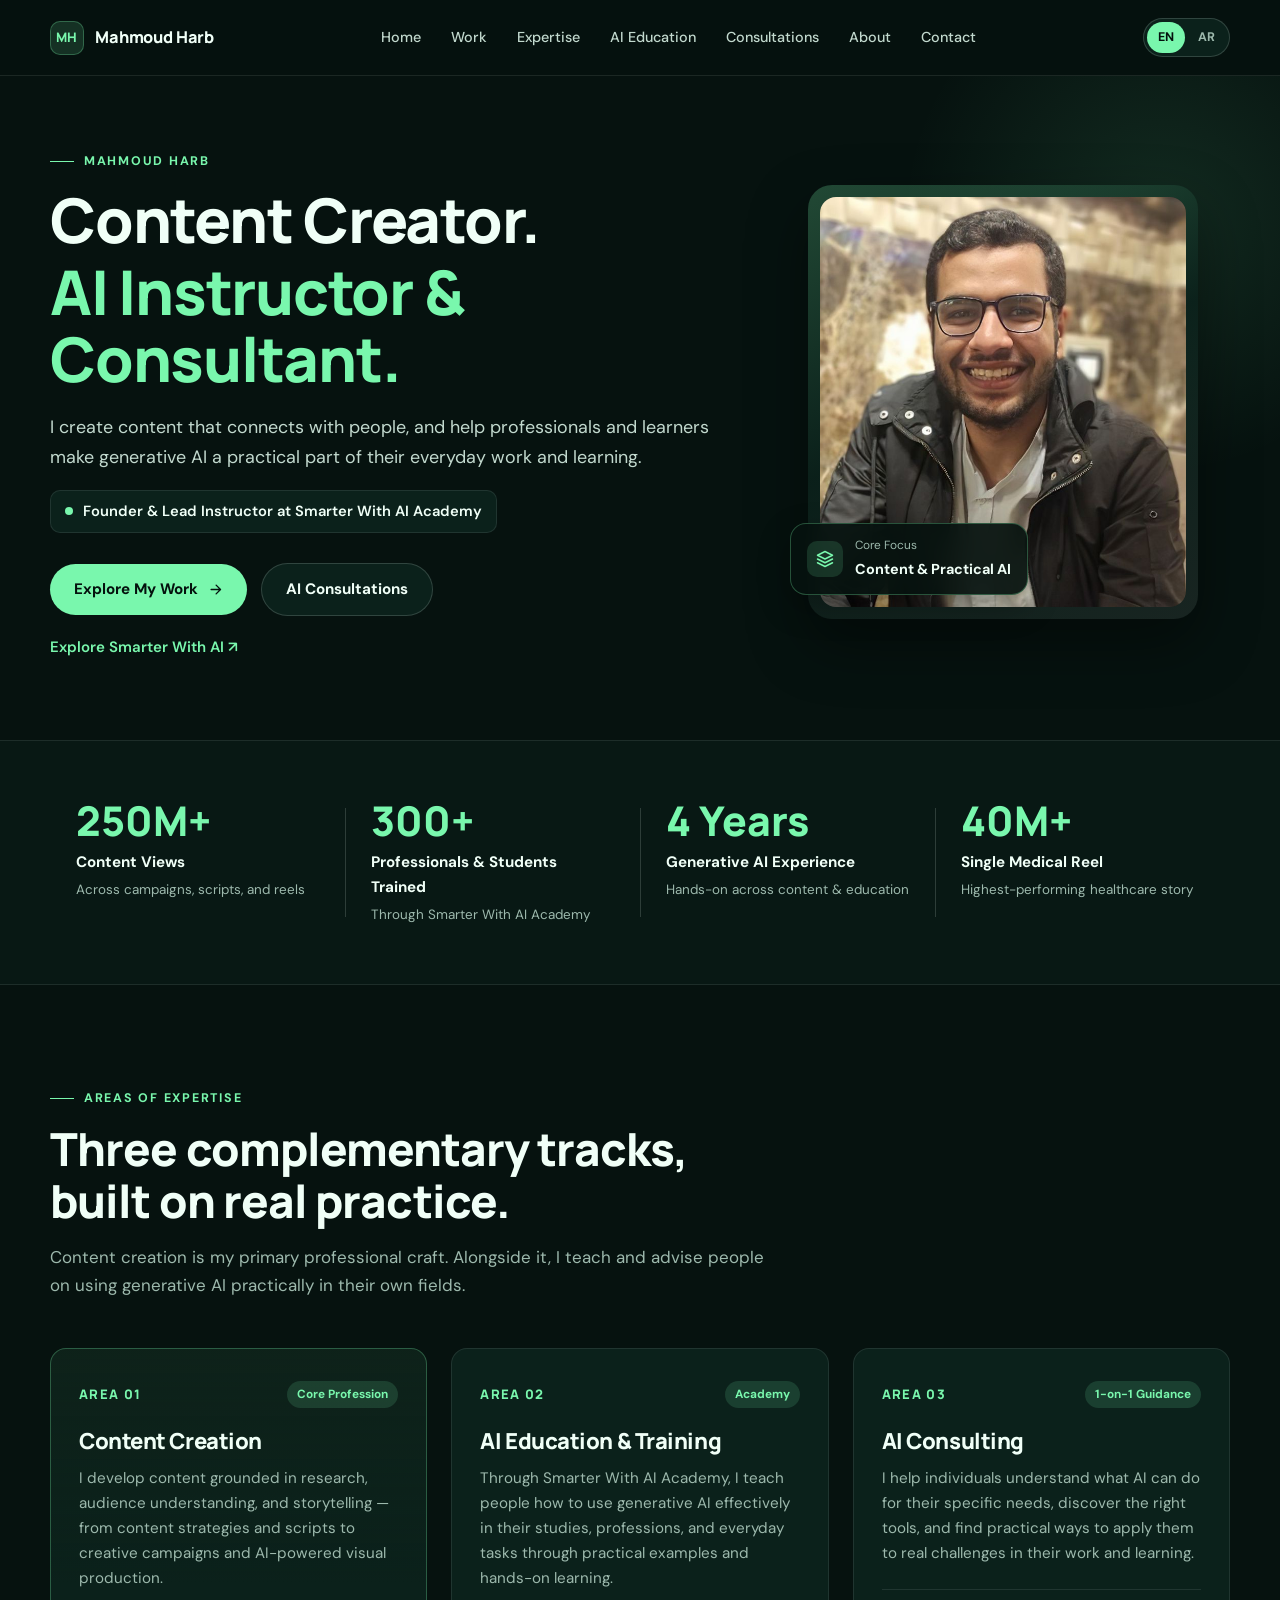
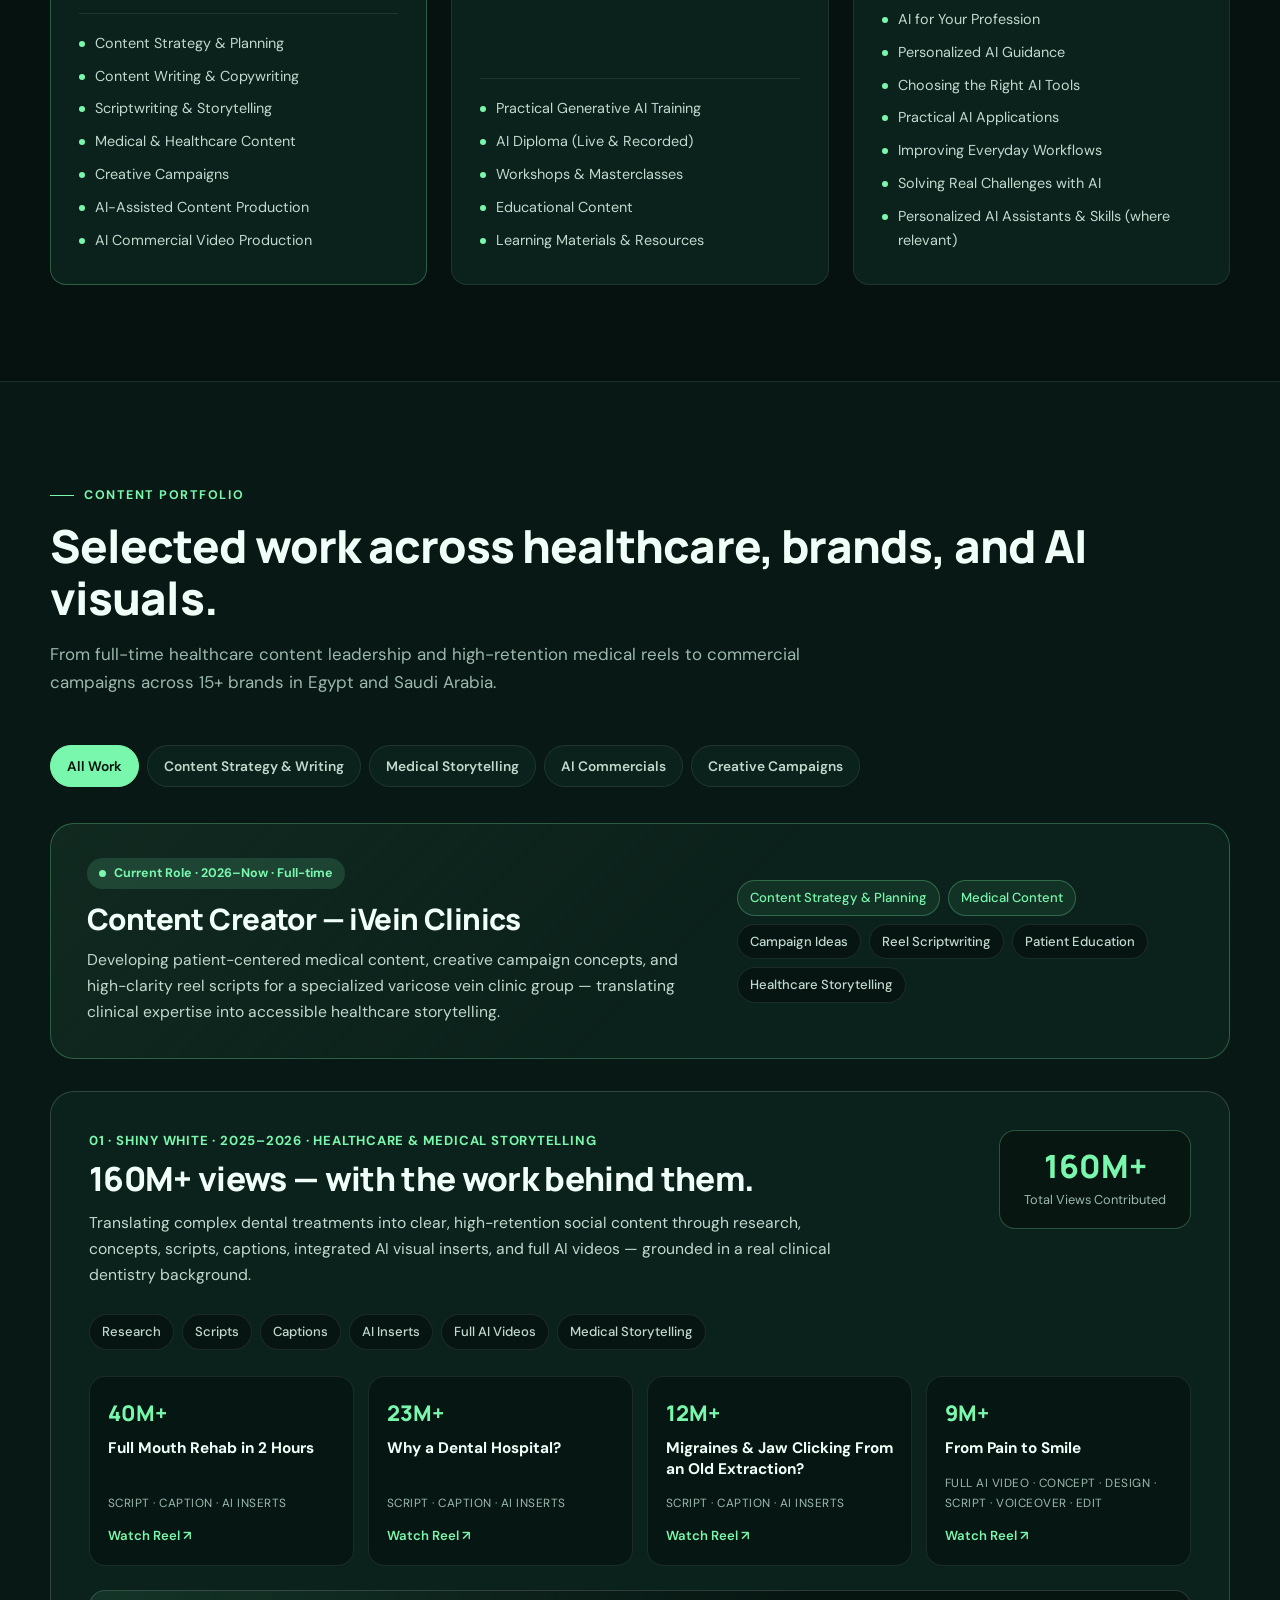
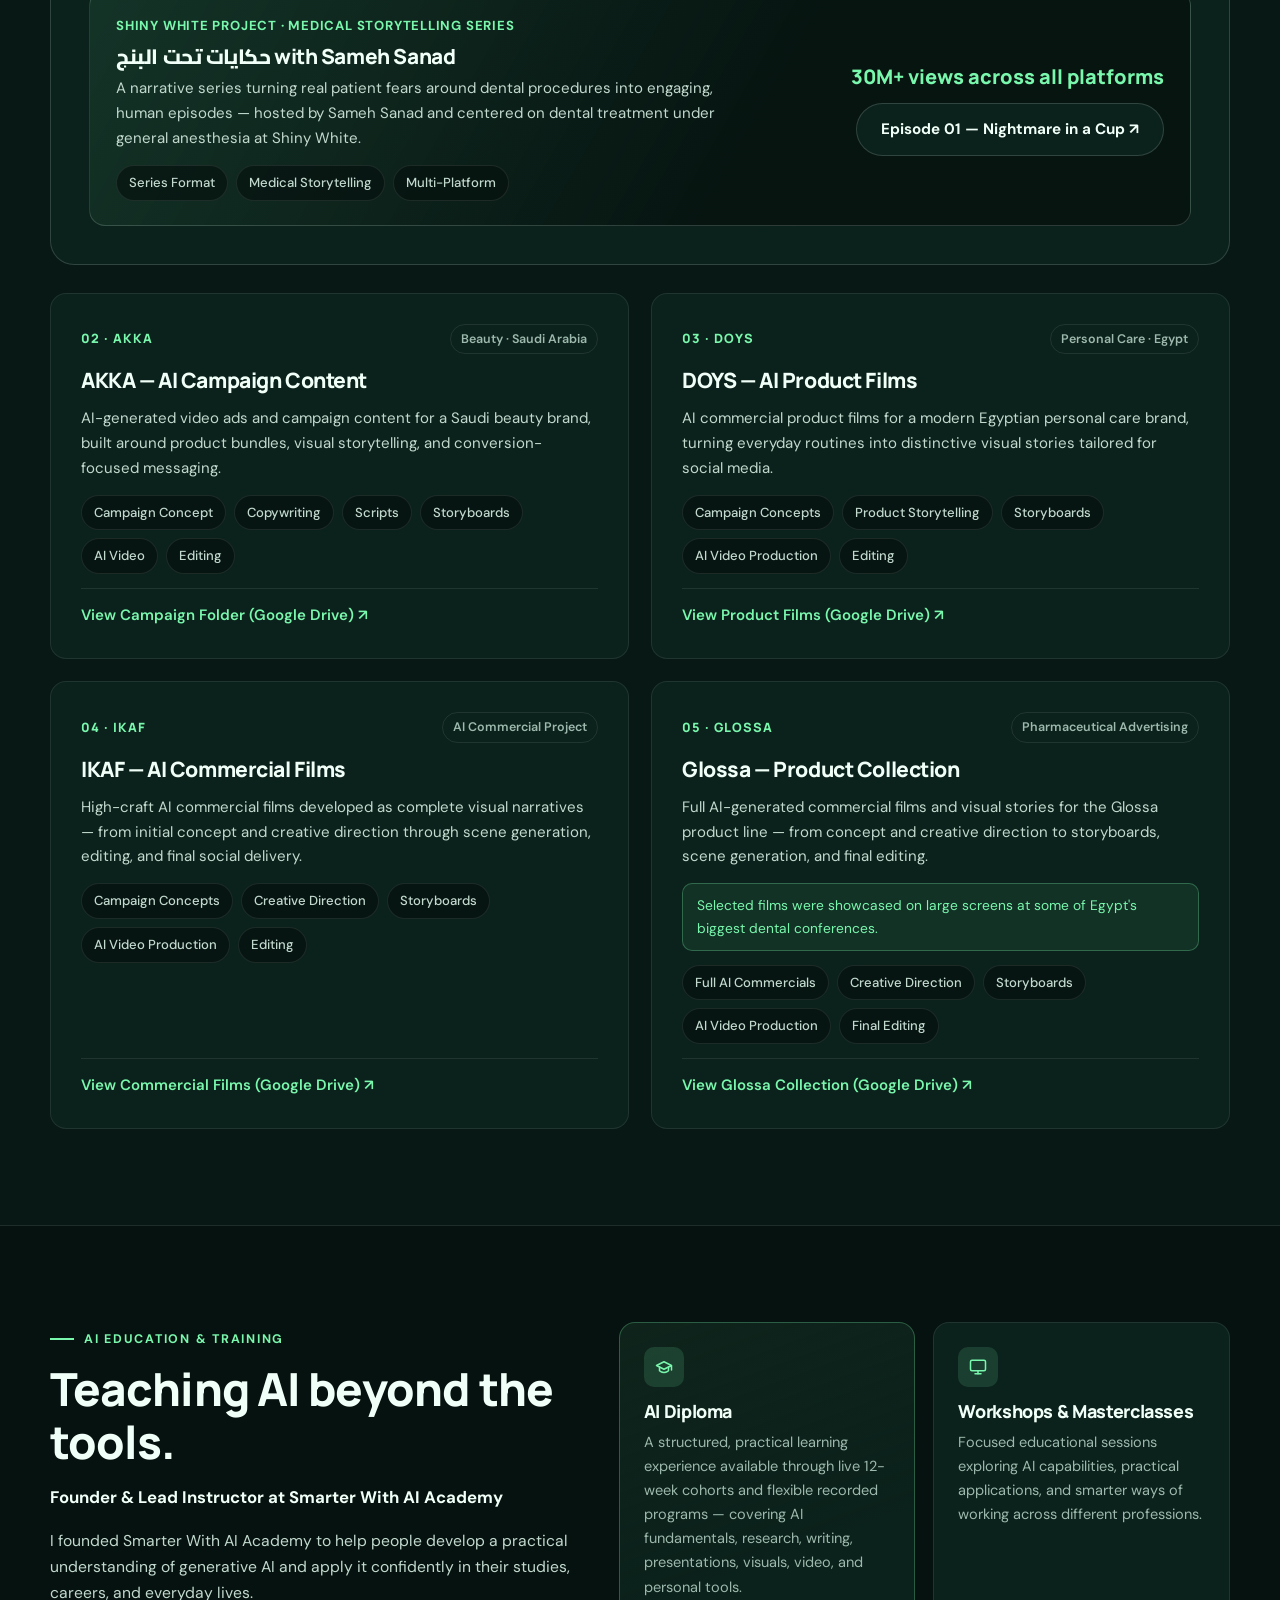
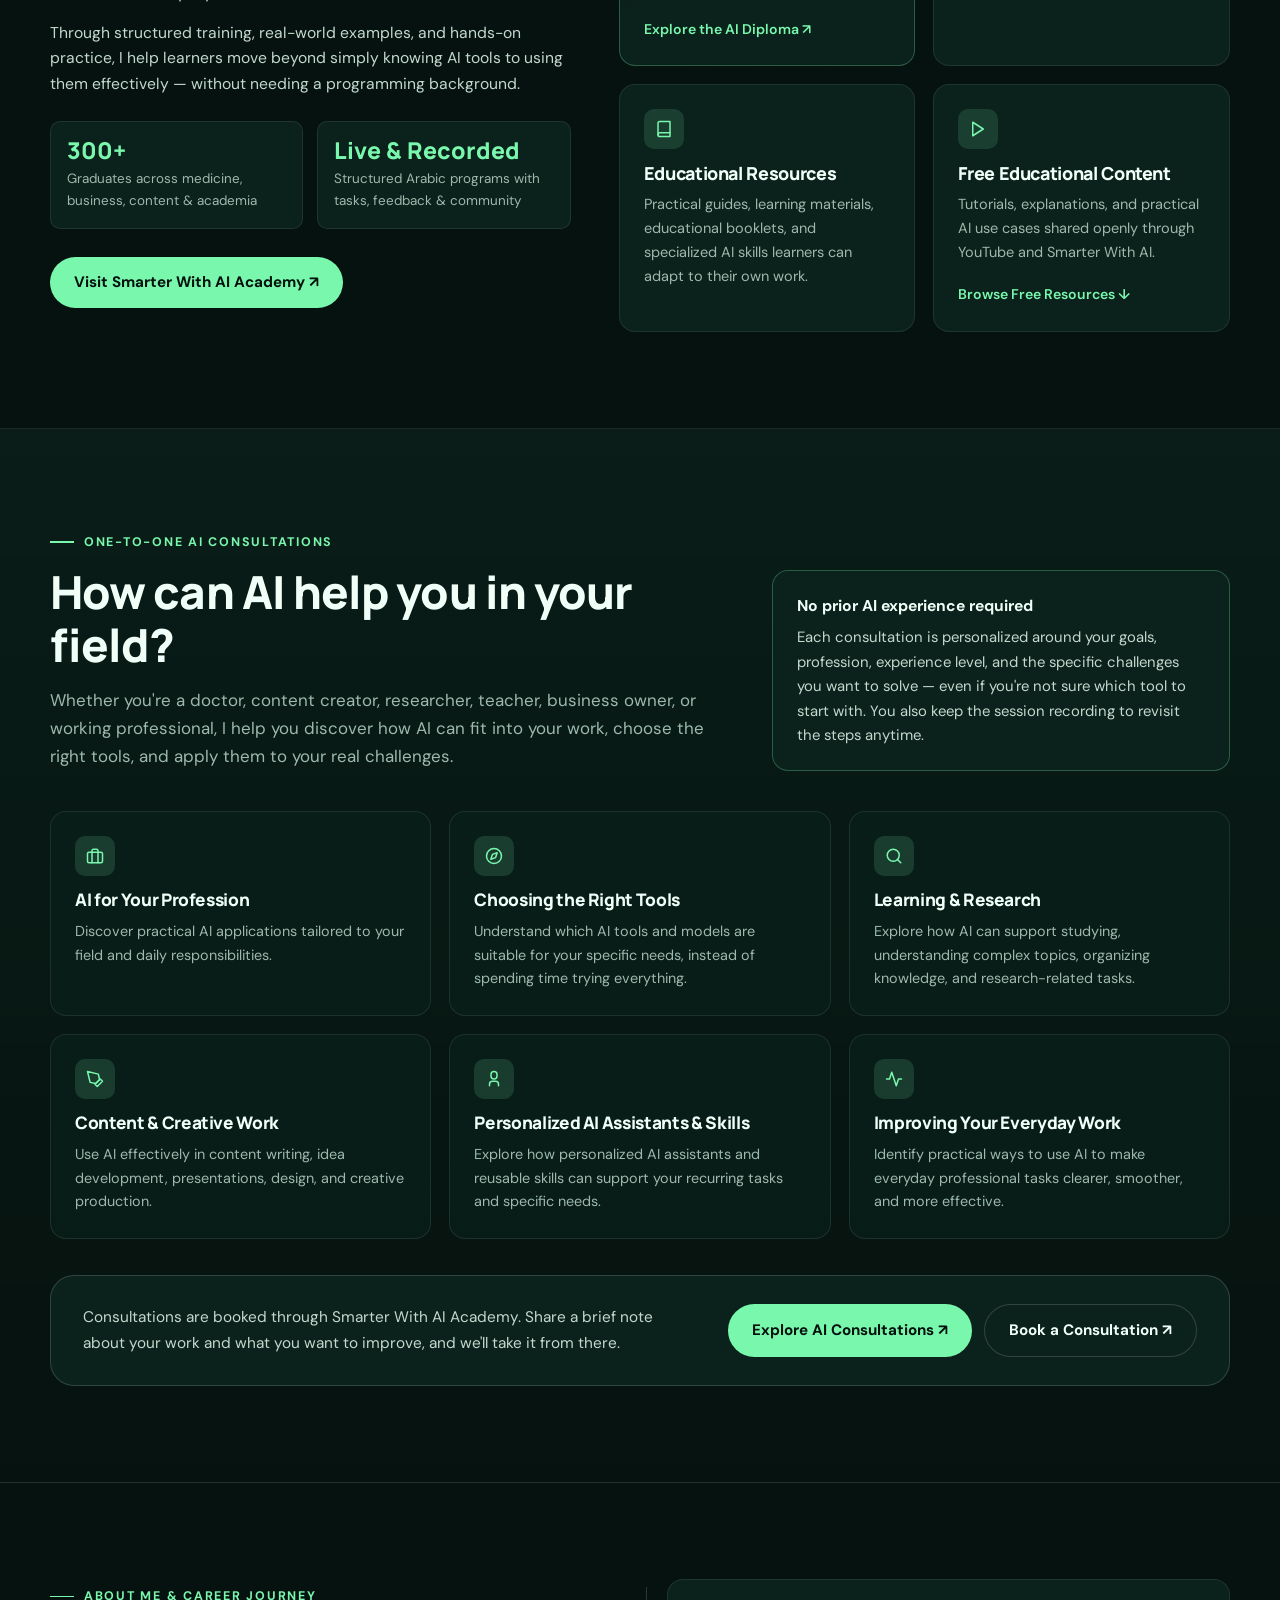
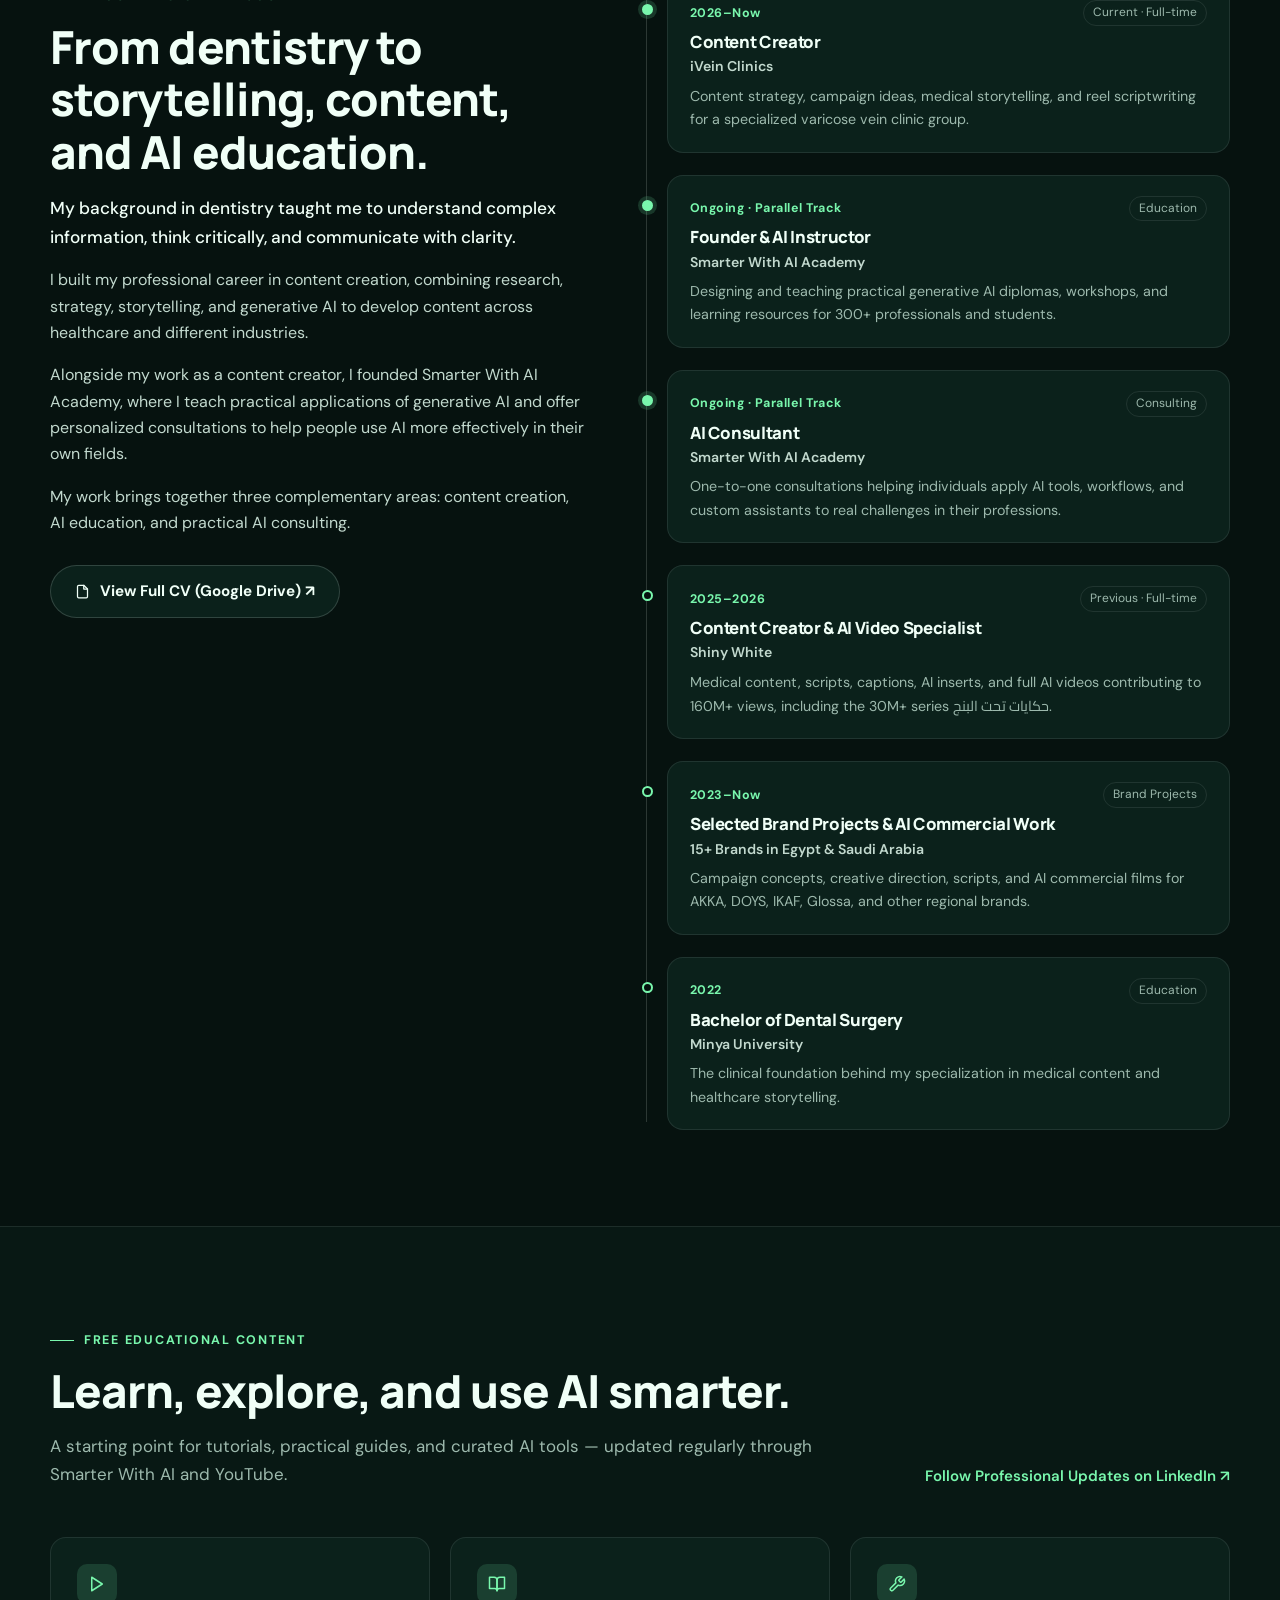
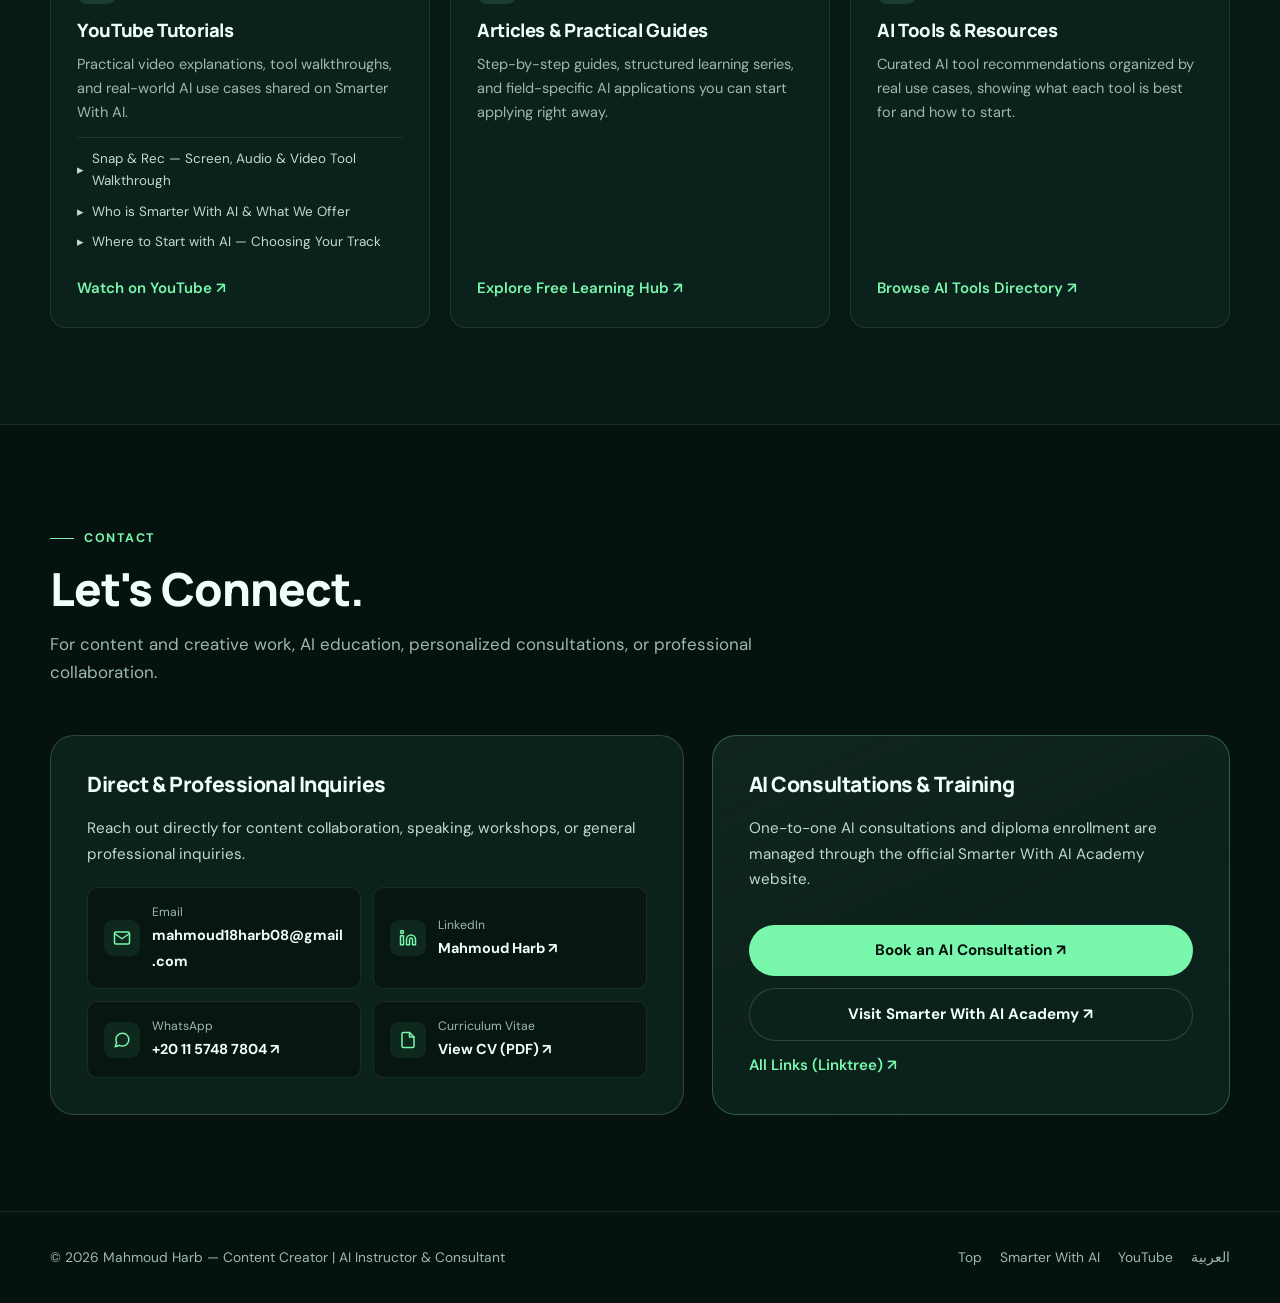
==== commit 0aecc702: "Update bilingual portfolio with AI education and consulting, preserve original work links and portra" ====
--- a/index.html
+++ b/index.html
@@ -1,157 +1,1037 @@
-<!doctype html>
-<html lang="en">
+<!DOCTYPE html>
+<html lang="en" dir="ltr">
 <head>
-<meta charset="UTF-8"><meta name="viewport" content="width=device-width,initial-scale=1,viewport-fit=cover">
-<title>Mahmoud Harb | Content Creator & AI Video Specialist</title>
-<meta name="description" content="Content creator and AI video specialist with 200M+ views, a medical background and four years of hands-on generative AI experience.">
-<meta property="og:type" content="website"><meta property="og:title" content="Mahmoud Harb | Content Creator & AI Video Specialist"><meta property="og:description" content="200M+ views across medical storytelling and AI commercial films. Content strategy, scripts and end-to-end AI video production."><meta name="twitter:card" content="summary_large_image"><meta name="theme-color" content="#06120f">
-<link rel="preconnect" href="https://fonts.googleapis.com"><link rel="preconnect" href="https://fonts.gstatic.com" crossorigin>
-<link href="https://fonts.googleapis.com/css2?family=Cairo:wght@600;700;800&family=DM+Sans:wght@400;500;600;700&family=Manrope:wght@500;600;700;800&display=swap" rel="stylesheet">
-<style>
-:root{--bg:#06120f;--panel:#0b211b;--line:rgba(215,255,232,.14);--text:#f0fff7;--muted:#9db9ad;--green:#79f7ad}*{box-sizing:border-box}html{scroll-behavior:smooth}body{margin:0;background:var(--bg);color:var(--text);font-family:"DM Sans",sans-serif;overflow-x:hidden}body:before{content:"";position:fixed;inset:0;z-index:-1;background:radial-gradient(circle at 78% 8%,rgba(121,247,173,.14),transparent 27%),radial-gradient(circle at 0 65%,rgba(121,247,173,.06),transparent 25%)}a{color:inherit;text-decoration:none}.wrap{width:min(1160px,calc(100% - 38px));margin:auto}.nav{position:fixed;z-index:10;top:17px;left:50%;transform:translateX(-50%);width:min(1160px,calc(100% - 26px));height:64px;padding:0 12px 0 22px;display:flex;align-items:center;justify-content:space-between;border:1px solid var(--line);background:rgba(7,25,20,.76);backdrop-filter:blur(18px);border-radius:18px}.logo,h1,h2,h3{font-family:Manrope;margin:0;letter-spacing:-.045em}.logo{font-weight:800;font-size:20px}.logo i{color:var(--green);font-style:normal}.links{display:flex;gap:22px;color:var(--muted);font-size:14px}.cta,.btn{display:inline-flex;align-items:center;justify-content:center;border-radius:12px;padding:13px 18px;font-weight:700;transition:.25s}.cta,.btn.main{background:var(--green);color:#052016}.btn.alt{border:1px solid var(--line)}.cta:hover,.btn:hover,.social-pill:hover{transform:translateY(-2px)}header{min-height:100vh;padding:155px 0 75px;display:grid;align-items:center}.eyebrow,.kicker{font:700 12px Manrope;letter-spacing:2px;text-transform:uppercase;color:var(--green)}h1{font-size:clamp(54px,8vw,108px);line-height:.9;margin:25px 0}.outline{color:transparent;-webkit-text-stroke:1px rgba(240,255,247,.5)}.hero-row{margin-top:45px;display:grid;grid-template-columns:1.25fr .75fr;gap:60px;align-items:end}.lead{font-size:clamp(18px,2vw,24px);line-height:1.55;color:#bed2c8;max-width:720px}.lead strong{color:#fff}.buttons{display:flex;gap:11px;flex-wrap:wrap;margin-top:26px}.available{justify-self:end;border-left:1px solid var(--line);padding-left:25px;color:var(--muted);line-height:1.7}.dot{display:inline-block;width:8px;height:8px;border-radius:50%;background:var(--green);margin-right:8px;box-shadow:0 0 0 6px rgba(121,247,173,.08)}.ticker{border-block:1px solid var(--line);overflow:hidden}.track{width:max-content;display:flex;gap:34px;padding:20px;animation:move 25s linear infinite;text-transform:uppercase;color:#abc3b8;font:600 13px Manrope;letter-spacing:1.3px}.track b{color:var(--green)}@keyframes move{to{transform:translateX(-50%)}}section{padding:105px 0}.head{display:grid;grid-template-columns:.65fr 1.35fr;gap:55px;margin-bottom:46px}.head h2{font-size:clamp(40px,5vw,64px);line-height:1.02}.head p{color:var(--muted);font-size:17px;line-height:1.75;max-width:670px}.stats{display:grid;grid-template-columns:repeat(4,1fr);border:1px solid var(--line);border-radius:22px;overflow:hidden}.stat{padding:32px;background:rgba(255,255,255,.025);border-right:1px solid var(--line)}.stat:last-child{border:0}.stat b{display:block;font:800 clamp(34px,4vw,50px) Manrope;color:var(--green);letter-spacing:-2px}.stat span{font-size:14px;color:var(--muted)}.projects{display:grid;grid-template-columns:1fr 1fr;gap:18px}.card{min-height:500px;border:1px solid var(--line);border-radius:25px;padding:32px;background:var(--panel);display:flex;flex-direction:column;justify-content:space-between;position:relative;overflow:hidden}.card.akka{background:radial-gradient(circle at 76% 23%,rgba(234,181,114,.28),transparent 32%),linear-gradient(145deg,#3d281b,#091712 70%)}.card.shiny{background:radial-gradient(circle at 72% 25%,rgba(80,186,255,.2),transparent 30%),linear-gradient(145deg,#102c44,#091712 72%)}.card.doys{background:radial-gradient(circle at 78% 18%,rgba(118,170,255,.22),transparent 31%),linear-gradient(145deg,#102743,#091712 74%)}.card.glossa{grid-column:1/-1;min-height:370px;background:radial-gradient(circle at 84% 18%,rgba(121,247,173,.22),transparent 27%),linear-gradient(145deg,#123b31,#091712 74%)}.card:before{content:"";position:absolute;width:230px;height:230px;border:1px solid rgba(255,255,255,.18);border-radius:50%;right:-50px;top:65px;box-shadow:inset 0 0 50px rgba(255,255,255,.07)}.card>*{position:relative}.num{font:700 12px Manrope;letter-spacing:1.5px;text-transform:uppercase;color:#c4d9cf}.card h3{font-size:clamp(30px,4vw,49px)}.card p{color:#bed0c7;line-height:1.65;max-width:620px}.tags{display:flex;gap:7px;flex-wrap:wrap;margin:18px 0}.tag{border:1px solid rgba(255,255,255,.16);border-radius:100px;padding:7px 10px;font-size:12px}.more{font-weight:700;color:var(--green)}.conference{display:flex;gap:11px;align-items:flex-start;padding:14px 16px;margin:18px 0;border:1px solid rgba(121,247,173,.25);background:rgba(121,247,173,.08);border-radius:14px;color:#dfffee;font-size:14px;line-height:1.5}.case-wide{grid-column:1/-1;border:1px solid var(--line);border-radius:25px;padding:34px;background:linear-gradient(145deg,#102c44,#091712 60%)}.case-top{display:grid;grid-template-columns:.78fr 1.22fr;gap:40px;align-items:end}.case-top h3{font-size:clamp(36px,5vw,62px);margin:8px 0}.case-top p{color:#bed0c7;line-height:1.7}.sample-grid{display:grid;grid-template-columns:repeat(4,1fr);gap:12px;margin-top:30px}.sample{min-height:235px;padding:20px;border:1px solid rgba(255,255,255,.13);border-radius:18px;background:rgba(255,255,255,.035);display:flex;flex-direction:column;justify-content:space-between;transition:.25s}.sample:hover{border-color:rgba(121,247,173,.55);transform:translateY(-3px)}.sample strong{font:700 19px Manrope;line-height:1.25}.views{font:800 26px Manrope;color:var(--green)}.sample-meta{color:#a9c4b8;font-size:12px;line-height:1.55;margin-top:10px}.scope-note{grid-column:1/-1;color:var(--muted);font-size:13px;margin-top:3px}.services{display:grid;grid-template-columns:1fr 1fr;gap:18px}.service{border:1px solid var(--line);border-radius:24px;padding:37px;background:linear-gradient(145deg,rgba(255,255,255,.045),rgba(255,255,255,.01));min-height:320px}.service h3{font-size:35px;margin:65px 0 15px}.service p{color:var(--muted);line-height:1.7}.about{display:grid;grid-template-columns:.8fr 1.2fr;gap:75px}.visual{min-height:570px;position:sticky;top:105px;border:1px solid var(--line);border-radius:27px;background:radial-gradient(circle at 50% 28%,rgba(121,247,173,.16),transparent 27%),linear-gradient(145deg,#143b30,#081713);display:grid;place-items:center;overflow:hidden}.edge-orbit{width:78%;aspect-ratio:1;border:1px solid rgba(121,247,173,.5);border-radius:50%;display:grid;place-items:center;position:relative;box-shadow:0 0 0 32px rgba(121,247,173,.035),0 0 0 64px rgba(121,247,173,.018)}.edge-core{width:64%;aspect-ratio:1;border-radius:50%;background:var(--green);color:#052016;display:flex;flex-direction:column;align-items:center;justify-content:center;text-align:center;padding:15px}.edge-core b{font:800 clamp(38px,5vw,58px) Manrope;letter-spacing:-3px;line-height:.9}.edge-core span{font:700 12px Manrope;text-transform:uppercase;letter-spacing:1px;margin-top:9px}.orbit-label{position:absolute;padding:8px 11px;border:1px solid var(--line);background:#0b211b;border-radius:100px;font:700 11px Manrope;letter-spacing:.7px;text-transform:uppercase}.orbit-label.one{top:-15px}.orbit-label.two{right:-28px;bottom:24%}.orbit-label.three{left:-24px;bottom:24%}.about h2{font-size:clamp(42px,5vw,66px);line-height:1.03;margin:16px 0 28px}.about p{font-size:18px;line-height:1.8;color:#b9cdc3}.time{display:grid;grid-template-columns:92px 1fr;gap:20px;border-top:1px solid var(--line);padding:23px 0}.time b{color:var(--green)}.time h4{font:700 17px Manrope;margin:0 0 7px}.time p{font-size:15px;margin:0}.edu{border:1px solid rgba(121,247,173,.25);background:linear-gradient(120deg,rgba(121,247,173,.1),rgba(121,247,173,.02));border-radius:25px;padding:38px;display:grid;grid-template-columns:.8fr 1.2fr;gap:45px;align-items:center}.edu h3{font-size:clamp(35px,4vw,52px)}.edu p{color:#bdd0c7;line-height:1.75}.social-section{padding-top:0}.socialbar{border:1px solid var(--line);border-radius:22px;padding:28px}.socialbar h3{font-size:28px;margin-bottom:18px}.sociallinks{display:flex;gap:10px;flex-wrap:wrap}.social-pill{padding:12px 15px;border:1px solid var(--line);border-radius:12px;color:#c9ddd4;font-weight:700;font-size:14px;transition:.25s}.social-pill.primary{background:var(--green);border-color:var(--green);color:#052016}.contact{padding-bottom:36px}.contactbox{border-radius:28px;background:var(--green);color:#052016;padding:65px}.contactbox h2{font-size:clamp(48px,7vw,84px);line-height:.95}.contactbox p{font-size:18px;max-width:650px}.contactbox .btn.main{background:#052016;color:white}.contactbox .btn.alt{border-color:rgba(5,32,22,.28)}footer{padding:25px 0 35px;color:var(--muted);font-size:13px}.foot{display:flex;justify-content:space-between;border-top:1px solid var(--line);padding-top:24px}.reveal{opacity:0;transform:translateY(24px);transition:.7s}.reveal.show{opacity:1;transform:none}
-@media(max-width:850px){.links{display:none}.hero-row,.head,.about,.edu,.case-top{grid-template-columns:1fr;gap:28px}.available{justify-self:start}.stats{grid-template-columns:1fr 1fr}.projects{grid-template-columns:1fr}.case-wide{grid-column:auto}.sample-grid{grid-template-columns:1fr 1fr}.services{grid-template-columns:1fr}.visual{position:relative;top:0;min-height:440px}.stat:nth-child(2){border-right:0}.stat:nth-child(-n+2){border-bottom:1px solid var(--line)}}@media(max-width:520px){.wrap{width:calc(100% - 26px)}.nav{height:58px}.logo{font-size:17px}.cta{font-size:12px;padding:10px 12px}header{min-height:auto;padding-top:125px}h1{font-size:51px}.lead{font-size:17px}.stats{grid-template-columns:1fr}.stat{border-right:0;border-bottom:1px solid var(--line)}section{padding:75px 0}.card,.service,.case-wide{padding:24px}.card{min-height:430px}.sample-grid{grid-template-columns:1fr}.sample{min-height:190px}.visual{min-height:390px}.edge-orbit{width:73%}.contactbox{padding:43px 26px}.foot{flex-direction:column;gap:14px}}@media(prefers-reduced-motion:reduce){.track{animation:none}.reveal{opacity:1;transform:none}}
-/* Responsive polish: comfortable gutters, flexible type and safe wrapping */
-img,video,svg,canvas{max-width:100%;height:auto}
-p,h1,h2,h3,h4,.sample strong,.btn,.social-pill{overflow-wrap:anywhere}
-section[id]{scroll-margin-top:96px}
-.btn,.cta,.social-pill{min-height:44px}
-
-@media(max-width:1100px){
-  .wrap{width:100%;padding-inline:clamp(26px,4vw,44px)}
-  .nav{width:calc(100% - 32px)}
-  header{padding-inline:clamp(26px,4vw,44px)}
-  .hero-row{gap:38px}
-  .about{gap:46px}
-  .card,.case-wide{padding:28px}
+  <meta charset="UTF-8">
+  <meta name="viewport" content="width=device-width, initial-scale=1.0">
+  <title>Mahmoud Harb | Content Creator, AI Instructor &amp; Consultant</title>
+  <meta name="description" content="Mahmoud Harb is a content creator, AI instructor, and consultant, and the founder of Smarter With AI Academy, combining content strategy, creative production, and practical generative AI education.">
+  <meta name="author" content="Mahmoud Harb">
+  <meta name="robots" content="index, follow">
+  <link rel="canonical" href="https://mahmoudtaru.github.io/MyPortfolio/">
+  <link rel="alternate" hreflang="en" href="https://mahmoudtaru.github.io/MyPortfolio/">
+  <link rel="alternate" hreflang="ar" href="https://mahmoudtaru.github.io/MyPortfolio/ar/">
+  <link rel="alternate" hreflang="x-default" href="https://mahmoudtaru.github.io/MyPortfolio/">
+
+  <!-- Open Graph -->
+  <meta property="og:type" content="website">
+  <meta property="og:locale" content="en_US">
+  <meta property="og:locale:alternate" content="ar_EG">
+  <meta property="og:title" content="Mahmoud Harb | Content Creator, AI Instructor &amp; Consultant">
+  <meta property="og:description" content="Content Creator, AI Instructor &amp; Consultant, and Founder of Smarter With AI Academy. Combining content strategy, medical storytelling, AI visual production, and practical generative AI education.">
+  <meta property="og:url" content="https://mahmoudtaru.github.io/MyPortfolio/">
+  <meta property="og:image" content="https://mahmoudtaru.github.io/MyPortfolio/assets/mahmoud-harb.jpg">
+  <meta property="og:image:alt" content="Mahmoud Harb — Content Creator, AI Instructor and Consultant">
+
+  <!-- Twitter / X -->
+  <meta name="twitter:card" content="summary_large_image">
+  <meta name="twitter:title" content="Mahmoud Harb | Content Creator, AI Instructor &amp; Consultant">
+  <meta name="twitter:description" content="Content Creator, AI Instructor &amp; Consultant, and Founder of Smarter With AI Academy.">
+  <meta name="twitter:image" content="https://mahmoudtaru.github.io/MyPortfolio/assets/mahmoud-harb.jpg">
+
+  <!-- Fonts -->
+  <link rel="preconnect" href="https://fonts.googleapis.com">
+  <link rel="preconnect" href="https://fonts.gstatic.com" crossorigin>
+  <link href="https://fonts.googleapis.com/css2?family=Cairo:wght@500;600;700;800&family=DM+Sans:ital,opsz,wght@0,9..40,400;0,9..40,500;0,9..40,600;0,9..40,700;1,9..40,400&family=Manrope:wght@600;700;800&display=swap" rel="stylesheet">
+
+  <link rel="stylesheet" href="styles.css">
+
+  <!-- Structured Data (Schema.org Person) -->
+  <script type="application/ld+json">
+{
+  "@context": "https://schema.org",
+  "@type": "Person",
+  "name": "Mahmoud Harb",
+  "alternateName": "Dr. Mahmoud Harb",
+  "jobTitle": "Content Creator, AI Instructor & Consultant",
+  "description": "Content creator, AI instructor, and consultant, and founder of Smarter With AI Academy, combining content strategy, creative production, medical storytelling, and practical generative AI education.",
+  "url": "https://mahmoudtaru.github.io/MyPortfolio/",
+  "image": "https://mahmoudtaru.github.io/MyPortfolio/assets/mahmoud-harb.jpg",
+  "alumniOf": {
+    "@type": "CollegeOrUniversity",
+    "name": "Minya University"
+  },
+  "worksFor": {
+    "@type": "Organization",
+    "name": "iVein Clinics"
+  },
+  "knowsAbout": [
+    "Content Strategy",
+    "Content Writing",
+    "Scriptwriting",
+    "Medical Storytelling",
+    "Creative Campaigns",
+    "AI-Assisted Content Production",
+    "Generative AI Education",
+    "Practical AI Consulting"
+  ],
+  "sameAs": [
+    "https://www.linkedin.com/in/mahmoud-harb-ui1808ux/",
+    "https://linktr.ee/Mahmoud_harb18"
+  ],
+  "@reverse": {
+    "founder": {
+      "@type": "EducationalOrganization",
+      "name": "Smarter With AI Academy",
+      "url": "https://smarterwithaiacademy.com/"
+    }
+  },
+  "@id": "https://mahmoudtaru.github.io/MyPortfolio/#person"
 }
-
-@media(max-width:960px){
-  .sample-grid{grid-template-columns:repeat(2,minmax(0,1fr))}
-  .case-top{grid-template-columns:1fr;gap:22px}
-  .head{grid-template-columns:.55fr 1.45fr;gap:34px}
-  .stats{grid-template-columns:repeat(2,minmax(0,1fr))}
-  .stat:nth-child(2){border-right:0}
-  .stat:nth-child(-n+2){border-bottom:1px solid var(--line)}
-}
-
-@media(max-width:850px){
-  .wrap{padding-inline:24px}
-  .nav{width:calc(100% - 28px)}
-  header{padding-inline:24px}
-  .hero-row,.head,.about,.edu,.case-top{grid-template-columns:1fr;gap:28px}
-  .hero-row{margin-top:34px}
-  .available{justify-self:start;border-left:0;border-top:1px solid var(--line);padding:18px 0 0;width:100%}
-  .stats{grid-template-columns:1fr 1fr}
-  .projects{grid-template-columns:1fr}
-  .case-wide{grid-column:auto}
-  .services{grid-template-columns:1fr}
-  .visual{position:relative;top:0;min-height:440px}
-  .head{margin-bottom:36px}
-}
-
-@media(max-width:600px){
-  .wrap{width:100%;padding-inline:20px}
-  .nav{top:12px;width:calc(100% - 24px);height:58px;padding:0 9px 0 15px;border-radius:15px}
-  .logo{font-size:16px;letter-spacing:-.04em}
-  .cta{font-size:12px;padding:9px 12px;white-space:nowrap}
-  header{min-height:auto;padding:118px 20px 66px}
-  h1{font-size:clamp(39px,12.2vw,54px);line-height:.96;margin:20px 0}
-  .lead{font-size:17px;line-height:1.65}
-  .buttons{display:grid;grid-template-columns:1fr;gap:10px}
-  .buttons .btn{width:100%;padding-inline:14px;text-align:center}
-  section{padding:72px 0}
-  .head h2{font-size:clamp(36px,10vw,46px)}
-  .head p{font-size:16px;line-height:1.7}
-  .stats{grid-template-columns:1fr;border-radius:18px}
-  .stat{padding:25px 24px;border-right:0;border-bottom:1px solid var(--line)}
-  .stat:nth-child(2){border-bottom:1px solid var(--line)}
-  .stat:last-child{border-bottom:0}
-  .card,.service,.case-wide{padding:23px 20px;border-radius:20px}
-  .card{min-height:420px}
-  .card:before{width:185px;height:185px;right:-68px}
-  .card h3{font-size:clamp(30px,9vw,40px)}
-  .case-top h3{font-size:clamp(35px,10vw,48px)}
-  .sample-grid{grid-template-columns:1fr;gap:10px;margin-top:24px}
-  .sample{min-height:180px;padding:18px}
-  .scope-note{line-height:1.6}
-  .service{min-height:auto}
-  .service h3{font-size:31px;margin:44px 0 14px}
-  .about p{font-size:16px;line-height:1.75}
-  .visual{min-height:360px}
-  .edge-orbit{width:min(72vw,280px)}
-  .edge-core b{font-size:clamp(33px,11vw,48px)}
-  .orbit-label{font-size:9px;padding:7px 8px}
-  .orbit-label.two{right:-18px}
-  .orbit-label.three{left:-18px}
-  .time{grid-template-columns:1fr;gap:8px;padding:20px 0}
-  .time p{font-size:14px}
-  .edu{padding:27px 21px;border-radius:20px}
-  .socialbar{padding:23px 20px;border-radius:20px}
-  .socialbar h3{font-size:24px;line-height:1.3}
-  .sociallinks{display:grid;grid-template-columns:1fr 1fr}
-  .social-pill{text-align:center;padding:11px 8px}
-  .contactbox{padding:40px 21px;border-radius:22px}
-  .contactbox h2{font-size:clamp(42px,13vw,58px)}
-  .contactbox p{font-size:16px;line-height:1.65}
-  .contactbox .btn{font-size:13px}
-  .foot{flex-direction:column;gap:12px;line-height:1.55}
-}
-
-@media(max-width:370px){
-  .wrap{padding-inline:16px}
-  .nav{width:calc(100% - 16px);padding-left:12px}
-  header{padding-inline:16px}
-  .logo{font-size:15px}
-  .cta{font-size:11px;padding-inline:10px}
-  h1{font-size:38px}
-  .sociallinks{grid-template-columns:1fr}
-  .card,.service,.case-wide,.edu,.socialbar,.contactbox{padding-left:18px;padding-right:18px}
-}
-
-@media(prefers-reduced-motion:reduce){html{scroll-behavior:auto}.track{animation:none}.reveal{opacity:1;transform:none;transition:none}}
-.card.ikaf{background:radial-gradient(circle at 80% 20%,rgba(229,178,255,.23),transparent 31%),linear-gradient(145deg,#31203d,#091712 74%)}
-.card.glossa{grid-column:auto;min-height:500px}
-.series-block{margin-top:34px;padding:30px;border:1px solid rgba(186,140,255,.3);border-radius:22px;background:radial-gradient(circle at 88% 12%,rgba(186,140,255,.22),transparent 34%),linear-gradient(145deg,#24183f,rgba(9,23,18,.6) 70%);display:grid;grid-template-columns:1fr 1fr;gap:30px;align-items:end}.series-info h3{font-size:clamp(30px,3.6vw,46px);line-height:1.08;margin:10px 0}.series-info p{color:#cfc6e6;line-height:1.7;margin:0}.series-block .series-row{margin-top:0}
-.ar{font-family:Cairo,Manrope,sans-serif;letter-spacing:0}
-.series-row{display:grid;grid-template-columns:1fr 1fr;gap:12px;margin-top:30px}
-.series-stat{padding:24px;border:1px solid rgba(255,255,255,.13);border-radius:18px;background:rgba(255,255,255,.035);display:flex;flex-direction:column;justify-content:flex-end}
-.series-stat b{font:800 clamp(44px,6vw,72px) Manrope;color:var(--green);letter-spacing:-2px;line-height:1}
-.series-stat span{color:#a9c4b8;font-size:14px;margin-top:8px}
-.episode{min-height:200px}.episode strong{font-size:26px;display:block;margin:8px 0 2px}
-@media(max-width:960px){.series-block{grid-template-columns:1fr;gap:24px}}@media(max-width:600px){.series-block{padding:22px 18px;margin-top:26px}.series-row{grid-template-columns:1fr;gap:10px;margin-top:24px}.series-stat{padding:20px}}
-.about>.visual{align-self:start}.photo-core{width:84%;aspect-ratio:1;border-radius:50%;overflow:hidden;border:3px solid var(--green);box-shadow:0 20px 60px rgba(0,0,0,.45)}
-.photo-core img{width:100%;height:100%;object-fit:cover;object-position:50% 25%;display:block}
-.photo-badge{position:absolute;bottom:2%;left:50%;transform:translateX(-50%);background:var(--green);color:#052016;border-radius:100px;padding:9px 18px;display:flex;align-items:baseline;gap:7px;white-space:nowrap;box-shadow:0 10px 30px rgba(0,0,0,.35)}
-.photo-badge b{font:800 24px Manrope;letter-spacing:-1px}.photo-badge span{font:700 11px Manrope;text-transform:uppercase;letter-spacing:1px}
-@media(max-width:600px){.photo-badge{padding:7px 14px}.photo-badge b{font-size:20px}}
-</style>
+  </script>
 </head>
 <body>
-<nav class="nav"><a class="logo" href="#">Mahmoud <i>Harb.</i></a><div class="links"><a href="#work">Work</a><a href="#expertise">Expertise</a><a href="#about">About</a><a href="#education">Education</a><a href="#connect">Links</a></div><a class="cta" href="#contact">Let’s talk ↘</a></nav>
-<header class="wrap"><div><div class="eyebrow">Cairo · Available worldwide</div><h1>Content that <span class="outline">moves.</span><br>AI films that <span style="color:var(--green)">sell.</span></h1><div class="hero-row"><div><p class="lead">I’m <strong>Mahmoud Harb</strong> — a Content Creator & AI Video Specialist turning strategy, scripts and generative visuals into work people actually stop to watch, with <strong>200M+ views</strong> across the content I helped create.</p><div class="buttons"><a class="btn main" href="#work">Explore selected work ↓</a><a class="btn alt" href="#expertise">See what I do ↘</a></div></div><div class="available"><span class="dot"></span>Open to AI video & content projects<br><small>Freelance · Project-based · Remote</small></div></div></div></header>
-<div class="ticker"><div class="track"><span>Content strategy</span><b>✦</b><span>Scriptwriting</span><b>✦</b><span>AI video production</span><b>✦</b><span>Creative direction</span><b>✦</b><span>Medical storytelling</span><b>✦</b><span>Content strategy</span><b>✦</b><span>Scriptwriting</span><b>✦</b><span>AI video production</span><b>✦</b><span>Creative direction</span><b>✦</b><span>Medical storytelling</span><b>✦</b></div></div>
-<main>
-<section><div class="wrap"><div class="head reveal"><div class="kicker">Proof, not promises</div><div><h2>Creative instinct.<br>Measurable impact.</h2><p>From high-performing medical storytelling to complete AI-powered advertising campaigns, I combine sharp content judgment with hands-on production.</p></div></div><div class="stats reveal"><div class="stat"><b>200M+</b><span>views across content created</span></div><div class="stat"><b>40M+</b><span>views on one medical reel</span></div><div class="stat"><b>4 yrs</b><span>hands-on with GenAI</span></div><div class="stat"><b>300+</b><span>professionals & students taught</span></div></div></div></section>
-<section id="work"><div class="wrap"><div class="head reveal"><div class="kicker">Selected work</div><div><h2>Not just projects.<br>Clear creative roles.</h2><p>Every case shows what I actually made — from strategy, scripts and captions to AI inserts and complete commercial videos.</p></div></div><div class="projects">
-<article class="case-wide reveal"><div class="case-top"><div><span class="num">01 · Shiny White · 2025–2026</span><h3>160M+ views — with the work behind them.</h3></div><div><p>At Shiny White, I turned complex dental services into clear, high-retention social content. My work spans research, ideas, scripting, captions, AI inserts and complete AI-produced videos — shaped by a real medical background.</p><div class="tags"><span class="tag">Research</span><span class="tag">Scripts</span><span class="tag">Captions</span><span class="tag">AI inserts</span><span class="tag">Full AI videos</span><span class="tag">Medical storytelling</span></div></div></div><div class="sample-grid">
-<a class="sample" target="_blank" rel="noopener" href="https://www.instagram.com/reel/DV_U5z1jWoQ/?utm_source=ig_web_copy_link&igsh=MzRlODBiNWFlZA=="><div><div class="views">40M+</div><strong>Full Mouth Rehab in 2 Hours</strong><div class="sample-meta">SCRIPT · CAPTION · AI INSERTS</div></div><span class="more">Watch reel ↗</span></a>
-<a class="sample" target="_blank" rel="noopener" href="https://www.instagram.com/reel/DWJBw4IjeYD/?utm_source=ig_web_copy_link&igsh=MzRlODBiNWFlZA=="><div><div class="views">23M+</div><strong>Why a Dental Hospital?</strong><div class="sample-meta">SCRIPT · CAPTION · AI INSERTS</div></div><span class="more">Watch reel ↗</span></a>
-<a class="sample" target="_blank" rel="noopener" href="https://www.instagram.com/reel/DZa8bceiqEs/"><div><div class="views">12M+</div><strong>Migraines & Jaw Clicking From an Old Extraction?</strong><div class="sample-meta">SCRIPT · CAPTION · AI INSERTS</div></div><span class="more">Watch reel ↗</span></a>
-<a class="sample" target="_blank" rel="noopener" href="https://www.instagram.com/reel/DaA4KxXFO-6/?utm_source=ig_web_copy_link&igsh=MzRlODBiNWFlZA=="><div><div class="views">9M+</div><strong>From Pain to Smile</strong><div class="sample-meta">FULL AI VIDEO · CONCEPT · DESIGN · SCRIPT · VOICEOVER · EDIT</div></div><span class="more">Watch reel ↗</span></a>
-<div class="scope-note">My scope changes with the idea: from scripts, captions and custom AI inserts to a complete AI video produced end to end.</div>
-</div><div class="series-block"><div class="series-info"><span class="num">Shiny White project · Medical storytelling series</span><h3><span class="ar" dir="rtl" lang="ar">حكايات تحت البنج</span><br>with Sameh Sanad</h3><p>A story-driven series turning real fears around dental treatment into gripping, human episodes — presented by Sameh Sanad and built around Shiny White’s dental treatment under general anesthesia.</p><div class="tags"><span class="tag">Series format</span><span class="tag">Medical storytelling</span><span class="tag">Multi-platform</span></div></div><div class="series-row"><div class="series-stat"><b>30M+</b><span>views across all platforms</span></div><a class="sample episode" target="_blank" rel="noopener" href="https://www.instagram.com/reel/DdPXJDYk1cg/"><div><div class="sample-meta">EPISODE 01</div><strong class="ar" dir="rtl" lang="ar">كابوس في كوباية</strong><div class="sample-meta">Nightmare in a Cup</div></div><span class="more">Watch episode 1 ↗</span></a></div></div>
-</article>
-<article class="card akka reveal"><span class="num">02 · Beauty / Saudi Arabia</span><div><h3>AKKA — AI Campaign Content</h3><p>Premium content and AI video advertising for a Saudi beauty brand, built around product bundles, visual storytelling and conversion-focused social content.</p><div class="tags"><span class="tag">Campaign concept</span><span class="tag">Copywriting</span><span class="tag">Scripts</span><span class="tag">Storyboards</span><span class="tag">AI video</span><span class="tag">Editing</span></div><a class="more" target="_blank" rel="noopener" href="https://drive.google.com/drive/folders/1aj6il_2NTvbgOJnVXtIymrxKfmsrHSlH?usp=sharing">Open the AKKA project ↗</a></div></article>
-<article class="card doys reveal"><span class="num">03 · Personal care / Egypt</span><div><h3>DOYS — AI Product Films</h3><p>Premium AI advertising videos for a modern Egyptian personal-care brand, turning everyday product routines into polished, visually distinctive stories built for social media.</p><div class="tags"><span class="tag">Campaign concepts</span><span class="tag">Product storytelling</span><span class="tag">Storyboards</span><span class="tag">AI video production</span><span class="tag">Editing</span></div><a class="more" target="_blank" rel="noopener" href="https://drive.google.com/drive/folders/10xfFefMKildUGDQIqeUZ_ebQLPtqSalC?usp=sharing">Open the DOYS project ↗</a></div></article>
-<article class="card ikaf reveal"><span class="num">04 · Freelance AI video project</span><div><h3>IKAF — AI Commercial Films</h3><p>High-end AI advertising films developed as complete visual stories — from the core concept and cinematic direction to scene generation, editing and final delivery for social media.</p><div class="tags"><span class="tag">Campaign concepts</span><span class="tag">Creative direction</span><span class="tag">Storyboards</span><span class="tag">AI video production</span><span class="tag">Editing</span></div><a class="more" target="_blank" rel="noopener" href="https://drive.google.com/drive/folders/1GudriAUre6Y--x9tqzq98gIAjBlbUS17?usp=sharing">Open the IKAF project ↗</a></div></article>
-<article class="card glossa reveal"><span class="num">05 · Pharmaceutical advertising</span><div><h3>Glossa — Product Collection</h3><p>Complete AI-generated commercial films and visual product stories for the Glossa collection — from concept and creative direction through storyboards, generation, editing and final delivery.</p><div class="conference"><span>✦</span><span>Selected films were showcased on large screens at some of Egypt’s biggest dental conferences.</span></div><div class="tags"><span class="tag">Full AI commercials</span><span class="tag">Creative direction</span><span class="tag">Storyboards</span><span class="tag">AI video production</span><span class="tag">Final editing</span></div><a class="more" target="_blank" rel="noopener" href="https://drive.google.com/drive/folders/1ZJujZo2g473f6RY53t7mGYjmjzGdkk7b?usp=sharing">View the Glossa project ↗</a></div></article>
-</div></div></section>
-<section id="expertise"><div class="wrap"><div class="head reveal"><div class="kicker">What I do</div><div><h2>Two disciplines.<br>One complete process.</h2><p>No title stack. Just the two areas teams hire me for — connected by one strong creative workflow.</p></div></div><div class="services"><article class="service reveal"><span class="num">01 / CONTENT</span><h3>Content Creator</h3><p>I turn research and brand goals into concepts, scripts, captions and narratives in Arabic and English, designed for clarity, retention and shareability.</p><div class="tags"><span class="tag">Strategy</span><span class="tag">Research</span><span class="tag">Scriptwriting</span><span class="tag">Arabic & English copy</span></div></article><article class="service reveal"><span class="num">02 / PRODUCTION</span><h3>AI Video Specialist</h3><p>I build commercial AI videos from visual direction and storyboards through generation, sound, assembly and final edit.</p><div class="tags"><span class="tag">Concepts</span><span class="tag">Storyboards</span><span class="tag">AI image & video</span><span class="tag">Editing</span></div></article></div></div></section>
-<section id="about"><div class="wrap about"><div class="visual reveal"><div class="edge-orbit"><span class="orbit-label one">Medical background</span><span class="orbit-label two">Content instinct</span><span class="orbit-label three">AI production</span><div class="photo-core"><img src="[data-uri]" alt="Mahmoud Harb" width="800" height="800"></div><div class="photo-badge"><b>200M+</b><span>views</span></div></div></div><div class="reveal"><div class="kicker">The uncommon edge</div><h2>Medical thinking meets creative technology.</h2><p>My dental background trained me to understand detail, evidence and complex information. Hands-on medical content work across dental and vascular care turned that foundation into a practical advantage: I translate technical ideas without losing the human story.</p><p>For four years, I’ve explored generative AI beyond prompts — developing full workflows across research, writing, image generation, video production and digital experiences.</p><div class="time"><b>2026–Now</b><div><h4>Content Creator · iVein Clinics · Full-time</h4><p>My current role: content strategy, campaign ideas and reel scripts for a specialist varicose-vein clinic group — turning medical expertise into stories patients relate to.</p></div></div><div class="time"><b>2025–2026</b><div><h4>Content Creator & AI Video Specialist · Shiny White · Full-time</h4><p>Medical content, scripts, captions, AI inserts and complete AI videos contributing to 160M+ views.</p></div></div><div class="time"><b>2023–Now</b><div><h4>Freelance AI Video Specialist · Brand Projects</h4><p>Content, brand visuals and end-to-end AI commercial production for AKKA, DOYS, IKAF and Glossa — from concept and storyboards to generation, editing and final delivery.</p></div></div><div class="time"><b>2022</b><div><h4>Bachelor of Dental Surgery · Minya University</h4><p>The medical foundation behind my specialist content edge.</p></div></div></div></div></section>
-<section id="education"><div class="wrap"><div class="edu reveal"><div><div class="kicker">A separate chapter</div><h3>Smarter With AI</h3></div><div><p>I founded and teach a practical AI diploma that has helped more than 300 learners apply AI to real study and work — doctors, graduates, university students, master’s researchers, employees and freelancers.</p><div class="buttons"><a class="btn alt" target="_blank" rel="noopener" href="https://smarterwithaiacademy.com/">Visit Smarter With AI ↗</a></div></div></div></div></section>
-<section id="connect" class="social-section"><div class="wrap"><div class="socialbar reveal"><div class="kicker">Find me online</div><h3>Work, background and direct contact.</h3><div class="sociallinks"><a class="social-pill primary" target="_blank" rel="noopener" href="https://www.linkedin.com/in/mahmoud-harb-ui1808ux/">LinkedIn ↗</a><a class="social-pill" target="_blank" rel="noopener" href="https://drive.google.com/file/d/1P5O25Xbf8nx5w7szlgCJNz-SjJ8fEfJl/view?usp=sharing">CV ↗</a><a class="social-pill" target="_blank" rel="noopener" href="https://linktr.ee/Mahmoud_harb18">Linktree ↗</a><a class="social-pill" target="_blank" rel="noopener" href="https://api.whatsapp.com/send?phone=201157487804">WhatsApp ↗</a></div></div></div></section>
-<section id="contact" class="contact"><div class="wrap"><div class="contactbox reveal"><h2>Have a story worth watching?</h2><p>Let’s turn it into content people remember — or an AI film they can’t scroll past.</p><div class="buttons"><a class="btn main" href="mailto:mahmoud18harb08@gmail.com">mahmoud18harb08@gmail.com ↗</a><a class="btn alt" target="_blank" rel="noopener" href="https://api.whatsapp.com/send?phone=201157487804">WhatsApp ↗</a><a class="btn alt" target="_blank" rel="noopener" href="https://www.linkedin.com/in/mahmoud-harb-ui1808ux/">LinkedIn ↗</a></div></div></div></section>
-</main>
-<footer><div class="wrap foot"><span>© 2026 Mahmoud Harb. Built around the work.</span><span>Cairo, Egypt · Available worldwide</span></div></footer>
-<script>const io=new IntersectionObserver(es=>es.forEach(e=>{if(e.isIntersecting){e.target.classList.add("show");io.unobserve(e.target)}}),{threshold:.1});document.querySelectorAll(".reveal").forEach(e=>io.observe(e));</script>
-</body></html>
+  <a class="skip-link" href="#main">Skip to content</a>
+
+  <!-- Header & Navigation -->
+  <header class="site-header">
+    <div class="container nav-inner">
+      <a class="brand" href="#home" aria-label="Mahmoud Harb — Home">
+        <span class="brand-mark" aria-hidden="true">MH</span>
+        <span>Mahmoud Harb</span>
+      </a>
+
+      <nav class="nav-links" aria-label="Primary navigation">
+        <a href="#home">Home</a>
+        <a href="#work">Work</a>
+        <a href="#expertise">Expertise</a>
+        <a href="#education">AI Education</a>
+        <a href="#consultations">Consultations</a>
+        <a href="#about">About</a>
+        <a href="#contact">Contact</a>
+      </nav>
+
+      <div class="nav-actions">
+        <div class="lang-switch" role="group" aria-label="Language switcher">
+          <span class="lang-switch__item lang-switch__item--active" aria-current="true">EN</span>
+          <a class="lang-switch__item" href="ar/" data-lang-switch="ar" lang="ar" hreflang="ar">AR</a>
+        </div>
+        <button id="nav-toggle" class="nav-toggle" type="button" aria-label="Open navigation menu" aria-expanded="false" aria-controls="mobile-drawer">
+          <svg class="icon" viewBox="0 0 24 24" fill="none" stroke="currentColor" stroke-width="2" stroke-linecap="round" aria-hidden="true">
+            <line x1="3" y1="6" x2="21" y2="6"></line>
+            <line x1="3" y1="12" x2="21" y2="12"></line>
+            <line x1="3" y1="18" x2="21" y2="18"></line>
+          </svg>
+        </button>
+      </div>
+    </div>
+  </header>
+
+  <!-- Mobile Navigation Drawer -->
+  <div id="mobile-backdrop" class="mobile-backdrop" aria-hidden="true"></div>
+  <aside id="mobile-drawer" class="mobile-drawer" inert aria-label="Mobile navigation" aria-hidden="true">
+    <div class="mobile-drawer__head">
+      <span class="brand">
+        <span class="brand-mark" aria-hidden="true">MH</span>
+        <span>Mahmoud Harb</span>
+      </span>
+      <button id="drawer-close" class="nav-toggle" style="display:inline-flex" type="button" aria-label="Close navigation menu">
+        <svg class="icon" viewBox="0 0 24 24" fill="none" stroke="currentColor" stroke-width="2" stroke-linecap="round" aria-hidden="true">
+          <line x1="18" y1="6" x2="6" y2="18"></line>
+          <line x1="6" y1="6" x2="18" y2="18"></line>
+        </svg>
+      </button>
+    </div>
+
+    <nav class="mobile-drawer__links" aria-label="Mobile sections">
+      <a href="#home">Home</a>
+      <a href="#work">Work</a>
+      <a href="#expertise">Expertise</a>
+      <a href="#education">AI Education</a>
+      <a href="#consultations">Consultations</a>
+      <a href="#about">About</a>
+      <a href="#resources">Free Resources</a>
+      <a href="#contact">Contact</a>
+    </nav>
+
+    <div class="mobile-drawer__footer">
+      <a class="btn btn--primary" href="https://smarterwithaiacademy.com/consultation" target="_blank" rel="noopener noreferrer">
+        Book a Consultation
+      </a>
+      <a class="btn btn--secondary" href="ar/" data-lang-switch="ar" lang="ar">
+        النسخة العربية (AR)
+      </a>
+    </div>
+  </aside>
+
+  <main id="main">
+    <!-- 1. Hero Section -->
+    <section id="home" class="hero">
+      <div class="container hero-grid">
+        <div class="hero-content">
+          <p class="eyebrow">MAHMOUD HARB</p>
+          <h1 class="hero-title">
+            Content Creator.
+            <span class="accent-line">AI Instructor &amp; Consultant.</span>
+          </h1>
+          <p class="hero-desc">
+            I create content that connects with people, and help professionals and learners make generative AI a practical part of their everyday work and learning.
+          </p>
+          <p class="hero-role-line">
+            <span class="dot" aria-hidden="true"></span>
+            <span>Founder &amp; Lead Instructor at Smarter With AI Academy</span>
+          </p>
+          <div class="hero-actions">
+            <a class="btn btn--primary" href="#work">
+              <span>Explore My Work</span>
+              <svg class="icon icon--sm" viewBox="0 0 24 24" fill="none" stroke="currentColor" stroke-width="2.2" stroke-linecap="round" stroke-linejoin="round" aria-hidden="true">
+                <path d="M5 12h14M13 5l7 7-7 7"/>
+              </svg>
+            </a>
+            <a class="btn btn--secondary" href="#consultations">
+              <span>AI Consultations</span>
+            </a>
+          </div>
+          <div class="hero-sub-link">
+            <a class="text-link" href="https://smarterwithaiacademy.com/" target="_blank" rel="noopener noreferrer">
+              <span>Explore Smarter With AI ↗</span>
+            </a>
+          </div>
+        </div>
+
+        <div class="hero-visual">
+          <div class="portrait-frame">
+            <div class="portrait-inner">
+              <img
+                src="assets/mahmoud-harb.jpg"
+                alt="Mahmoud Harb — Content Creator, AI Instructor and Consultant"
+                width="800"
+                height="800"
+                fetchpriority="high"
+                data-portrait-img
+              >
+              <div class="portrait-fallback" aria-hidden="true">
+                <div class="portrait-fallback__monogram">MH</div>
+                <div class="portrait-fallback__name">Mahmoud Harb</div>
+                <div class="portrait-fallback__role">Content Creator | AI Instructor &amp; Consultant</div>
+              </div>
+            </div>
+            <div class="portrait-badge">
+              <div class="portrait-badge__icon" aria-hidden="true">
+                <svg class="icon" viewBox="0 0 24 24" fill="none" stroke="currentColor" stroke-width="2" stroke-linecap="round" stroke-linejoin="round">
+                  <path d="M12 2L2 7l10 5 10-5-10-5z"/>
+                  <path d="M2 17l10 5 10-5"/>
+                  <path d="M2 12l10 5 10-5"/>
+                </svg>
+              </div>
+              <div>
+                <span class="portrait-badge__label">Core Focus</span>
+                <span class="portrait-badge__value">Content &amp; Practical AI</span>
+              </div>
+            </div>
+          </div>
+        </div>
+      </div>
+    </section>
+
+    <!-- 2. Impact in Numbers -->
+    <section id="impact" class="impact-band" aria-label="Impact in numbers">
+      <div class="container">
+        <div class="impact-grid">
+          <div class="impact-item reveal">
+            <div class="impact-num">250M+</div>
+            <div class="impact-label">Content Views</div>
+            <div class="impact-sub">Across campaigns, scripts, and reels</div>
+          </div>
+          <div class="impact-item reveal">
+            <div class="impact-num">300+</div>
+            <div class="impact-label">Professionals &amp; Students Trained</div>
+            <div class="impact-sub">Through Smarter With AI Academy</div>
+          </div>
+          <div class="impact-item reveal">
+            <div class="impact-num">4 Years</div>
+            <div class="impact-label">Generative AI Experience</div>
+            <div class="impact-sub">Hands-on across content &amp; education</div>
+          </div>
+          <div class="impact-item reveal">
+            <div class="impact-num">40M+</div>
+            <div class="impact-label">Single Medical Reel</div>
+            <div class="impact-sub">Highest-performing healthcare story</div>
+          </div>
+        </div>
+      </div>
+    </section>
+
+    <!-- 3. Areas of Expertise -->
+    <section id="expertise" class="section">
+      <div id="services" aria-hidden="true"></div>
+      <div class="container">
+        <div class="section-header reveal">
+          <p class="eyebrow">AREAS OF EXPERTISE</p>
+          <h2 class="section-title">Three complementary tracks, built on real practice.</h2>
+          <p class="section-lead">
+            Content creation is my primary professional craft. Alongside it, I teach and advise people on using generative AI practically in their own fields.
+          </p>
+        </div>
+
+        <div class="expertise-grid">
+          <!-- Area 01 -->
+          <article class="expertise-card expertise-card--primary reveal">
+            <div class="expertise-top">
+              <span class="expertise-num">AREA 01</span>
+              <span class="expertise-badge">Core Profession</span>
+            </div>
+            <h3>Content Creation</h3>
+            <p class="expertise-desc">
+              I develop content grounded in research, audience understanding, and storytelling — from content strategies and scripts to creative campaigns and AI-powered visual production.
+            </p>
+            <ul class="expertise-list">
+              <li>Content Strategy &amp; Planning</li>
+              <li>Content Writing &amp; Copywriting</li>
+              <li>Scriptwriting &amp; Storytelling</li>
+              <li>Medical &amp; Healthcare Content</li>
+              <li>Creative Campaigns</li>
+              <li>AI-Assisted Content Production</li>
+              <li>AI Commercial Video Production</li>
+            </ul>
+          </article>
+
+          <!-- Area 02 -->
+          <article class="expertise-card reveal">
+            <div class="expertise-top">
+              <span class="expertise-num">AREA 02</span>
+              <span class="expertise-badge">Academy</span>
+            </div>
+            <h3>AI Education &amp; Training</h3>
+            <p class="expertise-desc">
+              Through Smarter With AI Academy, I teach people how to use generative AI effectively in their studies, professions, and everyday tasks through practical examples and hands-on learning.
+            </p>
+            <ul class="expertise-list">
+              <li>Practical Generative AI Training</li>
+              <li>AI Diploma (Live &amp; Recorded)</li>
+              <li>Workshops &amp; Masterclasses</li>
+              <li>Educational Content</li>
+              <li>Learning Materials &amp; Resources</li>
+            </ul>
+          </article>
+
+          <!-- Area 03 -->
+          <article class="expertise-card reveal">
+            <div class="expertise-top">
+              <span class="expertise-num">AREA 03</span>
+              <span class="expertise-badge">1-on-1 Guidance</span>
+            </div>
+            <h3>AI Consulting</h3>
+            <p class="expertise-desc">
+              I help individuals understand what AI can do for their specific needs, discover the right tools, and find practical ways to apply them to real challenges in their work and learning.
+            </p>
+            <ul class="expertise-list">
+              <li>AI for Your Profession</li>
+              <li>Personalized AI Guidance</li>
+              <li>Choosing the Right AI Tools</li>
+              <li>Practical AI Applications</li>
+              <li>Improving Everyday Workflows</li>
+              <li>Solving Real Challenges with AI</li>
+              <li>Personalized AI Assistants &amp; Skills (where relevant)</li>
+            </ul>
+          </article>
+        </div>
+      </div>
+    </section>
+
+    <!-- 4. Content Portfolio -->
+    <section id="work" class="section section--alt">
+      <div id="projects" aria-hidden="true"></div>
+      <div class="container">
+        <div class="section-header section-header--split reveal">
+          <div>
+            <p class="eyebrow">CONTENT PORTFOLIO</p>
+            <h2 class="section-title">Selected work across healthcare, brands, and AI visuals.</h2>
+            <p class="section-lead">
+              From full-time healthcare content leadership and high-retention medical reels to commercial campaigns across 15+ brands in Egypt and Saudi Arabia.
+            </p>
+          </div>
+        </div>
+
+        <!-- Simple Category Filter -->
+        <div class="filter-bar" role="group" aria-label="Filter projects by category">
+          <button class="filter-btn is-active" type="button" data-filter="all" aria-pressed="true">All Work</button>
+          <button class="filter-btn" type="button" data-filter="strategy" aria-pressed="false">Content Strategy &amp; Writing</button>
+          <button class="filter-btn" type="button" data-filter="medical" aria-pressed="false">Medical Storytelling</button>
+          <button class="filter-btn" type="button" data-filter="commercials" aria-pressed="false">AI Commercials</button>
+          <button class="filter-btn" type="button" data-filter="campaigns" aria-pressed="false">Creative Campaigns</button>
+        </div>
+
+        <!-- Current Role Spotlight: iVein Clinics -->
+        <article class="role-spotlight reveal" data-categories="strategy medical campaigns">
+          <div>
+            <span class="status-pill">Current Role · 2026–Now · Full-time</span>
+            <h3>Content Creator — iVein Clinics</h3>
+            <p>
+              Developing patient-centered medical content, creative campaign concepts, and high-clarity reel scripts for a specialized varicose vein clinic group — translating clinical expertise into accessible healthcare storytelling.
+            </p>
+          </div>
+          <div class="tag-cloud" aria-label="Focus areas at iVein Clinics">
+            <span class="tag tag--accent">Content Strategy &amp; Planning</span>
+            <span class="tag tag--accent">Medical Content</span>
+            <span class="tag">Campaign Ideas</span>
+            <span class="tag">Reel Scriptwriting</span>
+            <span class="tag">Patient Education</span>
+            <span class="tag">Healthcare Storytelling</span>
+          </div>
+        </article>
+
+        <!-- 01 · Shiny White (Flagship Case Study) -->
+        <article class="case-feature reveal" data-categories="strategy medical commercials campaigns">
+          <div class="case-header">
+            <div>
+              <p class="case-meta">01 · SHINY WHITE · 2025–2026 · HEALTHCARE &amp; MEDICAL STORYTELLING</p>
+              <h3>160M+ views — with the work behind them.</h3>
+              <p class="case-desc">
+                Translating complex dental treatments into clear, high-retention social content through research, concepts, scripts, captions, integrated AI visual inserts, and full AI videos — grounded in a real clinical dentistry background.
+              </p>
+            </div>
+            <div class="case-stat-box">
+              <div class="case-stat-box__num">160M+</div>
+              <div class="case-stat-box__label">Total Views Contributed</div>
+            </div>
+          </div>
+
+          <div class="tag-cloud">
+            <span class="tag">Research</span>
+            <span class="tag">Scripts</span>
+            <span class="tag">Captions</span>
+            <span class="tag">AI Inserts</span>
+            <span class="tag">Full AI Videos</span>
+            <span class="tag">Medical Storytelling</span>
+          </div>
+
+          <!-- 4 Reels -->
+          <div class="reels-grid">
+            <a class="reel-card" href="https://www.instagram.com/reel/DV_U5z1jWoQ/?utm_source=ig_web_copy_link&igsh=MzRlODBiNWFlZA==" target="_blank" rel="noopener noreferrer">
+              <span class="reel-card__views">40M+</span>
+              <span class="reel-card__title">Full Mouth Rehab in 2 Hours</span>
+              <span class="reel-card__role">Script · Caption · AI Inserts</span>
+              <span class="reel-card__cta">Watch Reel ↗</span>
+            </a>
+
+            <a class="reel-card" href="https://www.instagram.com/reel/DWJBw4IjeYD/?utm_source=ig_web_copy_link&igsh=MzRlODBiNWFlZA==" target="_blank" rel="noopener noreferrer">
+              <span class="reel-card__views">23M+</span>
+              <span class="reel-card__title">Why a Dental Hospital?</span>
+              <span class="reel-card__role">Script · Caption · AI Inserts</span>
+              <span class="reel-card__cta">Watch Reel ↗</span>
+            </a>
+
+            <a class="reel-card" href="https://www.instagram.com/reel/DZa8bceiqEs/?utm_source=ig_web_copy_link&igsh=MzRlODBiNWFlZA==" target="_blank" rel="noopener noreferrer">
+              <span class="reel-card__views">12M+</span>
+              <span class="reel-card__title">Migraines &amp; Jaw Clicking From an Old Extraction?</span>
+              <span class="reel-card__role">Script · Caption · AI Inserts</span>
+              <span class="reel-card__cta">Watch Reel ↗</span>
+            </a>
+
+            <a class="reel-card" href="https://www.instagram.com/reel/DaA4KxXFO-6/?utm_source=ig_web_copy_link&igsh=MzRlODBiNWFlZA==" target="_blank" rel="noopener noreferrer">
+              <span class="reel-card__views">9M+</span>
+              <span class="reel-card__title">From Pain to Smile</span>
+              <span class="reel-card__role">Full AI Video · Concept · Design · Script · Voiceover · Edit</span>
+              <span class="reel-card__cta">Watch Reel ↗</span>
+            </a>
+          </div>
+
+          <!-- Medical Storytelling Series: حكايات تحت البنج -->
+          <div class="series-band">
+            <div class="series-band__info">
+              <p class="case-meta">SHINY WHITE PROJECT · MEDICAL STORYTELLING SERIES</p>
+              <h4 class="series-band__title">
+                <span class="ar-inline" lang="ar">حكايات تحت البنج</span> with Sameh Sanad
+              </h4>
+              <p class="series-band__desc">
+                A narrative series turning real patient fears around dental procedures into engaging, human episodes — hosted by Sameh Sanad and centered on dental treatment under general anesthesia at Shiny White.
+              </p>
+              <div class="tag-cloud">
+                <span class="tag">Series Format</span>
+                <span class="tag">Medical Storytelling</span>
+                <span class="tag">Multi-Platform</span>
+              </div>
+            </div>
+            <div class="series-band__actions">
+              <span class="series-stat">30M+ views across all platforms</span>
+              <a class="btn btn--secondary" href="https://www.instagram.com/reel/DdPXJDYk1cg/" target="_blank" rel="noopener noreferrer">
+                <span>Episode 01 — Nightmare in a Cup ↗</span>
+              </a>
+            </div>
+          </div>
+        </article>
+
+        <!-- 02–05 Brand & AI Commercial Projects -->
+        <div class="projects-grid">
+          <!-- 02 · AKKA -->
+          <article class="project-card reveal" data-categories="commercials campaigns strategy">
+            <div class="project-card__head">
+              <span class="project-card__index">02 · AKKA</span>
+              <span class="project-card__cat">Beauty · Saudi Arabia</span>
+            </div>
+            <h3>AKKA — AI Campaign Content</h3>
+            <p class="project-card__desc">
+              AI-generated video ads and campaign content for a Saudi beauty brand, built around product bundles, visual storytelling, and conversion-focused messaging.
+            </p>
+            <div class="tag-cloud">
+              <span class="tag">Campaign Concept</span>
+              <span class="tag">Copywriting</span>
+              <span class="tag">Scripts</span>
+              <span class="tag">Storyboards</span>
+              <span class="tag">AI Video</span>
+              <span class="tag">Editing</span>
+            </div>
+            <div class="project-card__footer">
+              <a class="text-link" href="https://drive.google.com/drive/folders/1aj6il_2NTvbgOJnVXtIymrxKfmsrHSlH?usp=sharing" target="_blank" rel="noopener noreferrer">
+                <span>View Campaign Folder (Google Drive) ↗</span>
+              </a>
+            </div>
+          </article>
+
+          <!-- 03 · DOYS -->
+          <article class="project-card reveal" data-categories="commercials campaigns">
+            <div class="project-card__head">
+              <span class="project-card__index">03 · DOYS</span>
+              <span class="project-card__cat">Personal Care · Egypt</span>
+            </div>
+            <h3>DOYS — AI Product Films</h3>
+            <p class="project-card__desc">
+              AI commercial product films for a modern Egyptian personal care brand, turning everyday routines into distinctive visual stories tailored for social media.
+            </p>
+            <div class="tag-cloud">
+              <span class="tag">Campaign Concepts</span>
+              <span class="tag">Product Storytelling</span>
+              <span class="tag">Storyboards</span>
+              <span class="tag">AI Video Production</span>
+              <span class="tag">Editing</span>
+            </div>
+            <div class="project-card__footer">
+              <a class="text-link" href="https://drive.google.com/drive/folders/10xfFefMKildUGDQIqeUZ_ebQLPtqSalC?usp=sharing" target="_blank" rel="noopener noreferrer">
+                <span>View Product Films (Google Drive) ↗</span>
+              </a>
+            </div>
+          </article>
+
+          <!-- 04 · IKAF -->
+          <article class="project-card reveal" data-categories="commercials campaigns">
+            <div class="project-card__head">
+              <span class="project-card__index">04 · IKAF</span>
+              <span class="project-card__cat">AI Commercial Project</span>
+            </div>
+            <h3>IKAF — AI Commercial Films</h3>
+            <p class="project-card__desc">
+              High-craft AI commercial films developed as complete visual narratives — from initial concept and creative direction through scene generation, editing, and final social delivery.
+            </p>
+            <div class="tag-cloud">
+              <span class="tag">Campaign Concepts</span>
+              <span class="tag">Creative Direction</span>
+              <span class="tag">Storyboards</span>
+              <span class="tag">AI Video Production</span>
+              <span class="tag">Editing</span>
+            </div>
+            <div class="project-card__footer">
+              <a class="text-link" href="https://drive.google.com/drive/folders/1GudriAUre6Y--x9tqzq98gIAjBlbUS17?usp=sharing" target="_blank" rel="noopener noreferrer">
+                <span>View Commercial Films (Google Drive) ↗</span>
+              </a>
+            </div>
+          </article>
+
+          <!-- 05 · Glossa -->
+          <article class="project-card reveal" data-categories="commercials medical campaigns">
+            <div class="project-card__head">
+              <span class="project-card__index">05 · GLOSSA</span>
+              <span class="project-card__cat">Pharmaceutical Advertising</span>
+            </div>
+            <h3>Glossa — Product Collection</h3>
+            <p class="project-card__desc">
+              Full AI-generated commercial films and visual stories for the Glossa product line — from concept and creative direction to storyboards, scene generation, and final editing.
+            </p>
+            <p class="project-card__note">
+              Selected films were showcased on large screens at some of Egypt's biggest dental conferences.
+            </p>
+            <div class="tag-cloud">
+              <span class="tag">Full AI Commercials</span>
+              <span class="tag">Creative Direction</span>
+              <span class="tag">Storyboards</span>
+              <span class="tag">AI Video Production</span>
+              <span class="tag">Final Editing</span>
+            </div>
+            <div class="project-card__footer">
+              <a class="text-link" href="https://drive.google.com/drive/folders/1ZJujZo2g473f6RY53t7mGYjmjzGdkk7b?usp=sharing" target="_blank" rel="noopener noreferrer">
+                <span>View Glossa Collection (Google Drive) ↗</span>
+              </a>
+            </div>
+          </article>
+        </div>
+      </div>
+    </section>
+
+    <!-- 5. AI Education — Smarter With AI Academy -->
+    <section id="education" class="section">
+      <div class="container edu-layout">
+        <div class="reveal">
+          <p class="eyebrow">AI EDUCATION &amp; TRAINING</p>
+          <h2 class="section-title">Teaching AI beyond the tools.</h2>
+          <p class="edu-subtitle">Founder &amp; Lead Instructor at Smarter With AI Academy</p>
+          <div class="edu-body">
+            <p>
+              I founded Smarter With AI Academy to help people develop a practical understanding of generative AI and apply it confidently in their studies, careers, and everyday lives.
+            </p>
+            <p>
+              Through structured training, real-world examples, and hands-on practice, I help learners move beyond simply knowing AI tools to using them effectively — without needing a programming background.
+            </p>
+          </div>
+
+          <div class="edu-proof-row">
+            <div class="edu-proof">
+              <div class="edu-proof__val">300+</div>
+              <div class="edu-proof__lbl">Graduates across medicine, business, content &amp; academia</div>
+            </div>
+            <div class="edu-proof">
+              <div class="edu-proof__val">Live &amp; Recorded</div>
+              <div class="edu-proof__lbl">Structured Arabic programs with tasks, feedback &amp; community</div>
+            </div>
+          </div>
+
+          <a class="btn btn--primary" href="https://smarterwithaiacademy.com/" target="_blank" rel="noopener noreferrer">
+            <span>Visit Smarter With AI Academy ↗</span>
+          </a>
+        </div>
+
+        <div class="edu-pillars reveal">
+          <article class="pillar-card pillar-card--featured">
+            <div class="pillar-icon" aria-hidden="true">
+              <svg class="icon" viewBox="0 0 24 24" fill="none" stroke="currentColor" stroke-width="2" stroke-linecap="round" stroke-linejoin="round">
+                <path d="M22 10v6M2 10l10-5 10 5-10 5z"/>
+                <path d="M6 12v5c3 3 9 3 12 0v-5"/>
+              </svg>
+            </div>
+            <h3>AI Diploma</h3>
+            <p>
+              A structured, practical learning experience available through live 12-week cohorts and flexible recorded programs — covering AI fundamentals, research, writing, presentations, visuals, video, and personal tools.
+            </p>
+            <a class="text-link" href="https://smarterwithaiacademy.com/diploma" target="_blank" rel="noopener noreferrer">
+              <span>Explore the AI Diploma ↗</span>
+            </a>
+          </article>
+
+          <article class="pillar-card">
+            <div class="pillar-icon" aria-hidden="true">
+              <svg class="icon" viewBox="0 0 24 24" fill="none" stroke="currentColor" stroke-width="2" stroke-linecap="round" stroke-linejoin="round">
+                <rect x="2" y="3" width="20" height="14" rx="2"/>
+                <line x1="8" y1="21" x2="16" y2="21"/>
+                <line x1="12" y1="17" x2="12" y2="21"/>
+              </svg>
+            </div>
+            <h3>Workshops &amp; Masterclasses</h3>
+            <p>
+              Focused educational sessions exploring AI capabilities, practical applications, and smarter ways of working across different professions.
+            </p>
+          </article>
+
+          <article class="pillar-card">
+            <div class="pillar-icon" aria-hidden="true">
+              <svg class="icon" viewBox="0 0 24 24" fill="none" stroke="currentColor" stroke-width="2" stroke-linecap="round" stroke-linejoin="round">
+                <path d="M4 19.5A2.5 2.5 0 0 1 6.5 17H20"/>
+                <path d="M6.5 2H20v20H6.5A2.5 2.5 0 0 1 4 19.5v-15A2.5 2.5 0 0 1 6.5 2z"/>
+              </svg>
+            </div>
+            <h3>Educational Resources</h3>
+            <p>
+              Practical guides, learning materials, educational booklets, and specialized AI skills learners can adapt to their own work.
+            </p>
+          </article>
+
+          <article class="pillar-card">
+            <div class="pillar-icon" aria-hidden="true">
+              <svg class="icon" viewBox="0 0 24 24" fill="none" stroke="currentColor" stroke-width="2" stroke-linecap="round" stroke-linejoin="round">
+                <polygon points="5 3 19 12 5 21 5 3"/>
+              </svg>
+            </div>
+            <h3>Free Educational Content</h3>
+            <p>
+              Tutorials, explanations, and practical AI use cases shared openly through YouTube and Smarter With AI.
+            </p>
+            <a class="text-link" href="#resources">
+              <span>Browse Free Resources ↓</span>
+            </a>
+          </article>
+        </div>
+      </div>
+    </section>
+
+    <!-- 6. AI Consultations — Standalone Section -->
+    <section id="consultations" class="section section--accent">
+      <div class="container">
+        <div class="consult-intro reveal">
+          <div>
+            <p class="eyebrow">ONE-TO-ONE AI CONSULTATIONS</p>
+            <h2 class="section-title">How can AI help you in your field?</h2>
+            <p class="section-lead">
+              Whether you're a doctor, content creator, researcher, teacher, business owner, or working professional, I help you discover how AI can fit into your work, choose the right tools, and apply them to your real challenges.
+            </p>
+          </div>
+          <div class="consult-clarity">
+            <strong>No prior AI experience required</strong>
+            Each consultation is personalized around your goals, profession, experience level, and the specific challenges you want to solve — even if you're not sure which tool to start with. You also keep the session recording to revisit the steps anytime.
+          </div>
+        </div>
+
+        <div class="consult-grid">
+          <article class="consult-card reveal">
+            <div class="pillar-icon" aria-hidden="true">
+              <svg class="icon" viewBox="0 0 24 24" fill="none" stroke="currentColor" stroke-width="2" stroke-linecap="round" stroke-linejoin="round">
+                <rect x="2" y="7" width="20" height="14" rx="2"/>
+                <path d="M16 21V5a2 2 0 0 0-2-2h-4a2 2 0 0 0-2 2v16"/>
+              </svg>
+            </div>
+            <h3>AI for Your Profession</h3>
+            <p>Discover practical AI applications tailored to your field and daily responsibilities.</p>
+          </article>
+
+          <article class="consult-card reveal">
+            <div class="pillar-icon" aria-hidden="true">
+              <svg class="icon" viewBox="0 0 24 24" fill="none" stroke="currentColor" stroke-width="2" stroke-linecap="round" stroke-linejoin="round">
+                <circle cx="12" cy="12" r="10"/>
+                <polygon points="16.24 7.76 14.12 14.12 7.76 16.24 9.88 9.88 16.24 7.76"/>
+              </svg>
+            </div>
+            <h3>Choosing the Right Tools</h3>
+            <p>Understand which AI tools and models are suitable for your specific needs, instead of spending time trying everything.</p>
+          </article>
+
+          <article class="consult-card reveal">
+            <div class="pillar-icon" aria-hidden="true">
+              <svg class="icon" viewBox="0 0 24 24" fill="none" stroke="currentColor" stroke-width="2" stroke-linecap="round" stroke-linejoin="round">
+                <circle cx="11" cy="11" r="8"/>
+                <line x1="21" y1="21" x2="16.65" y2="16.65"/>
+              </svg>
+            </div>
+            <h3>Learning &amp; Research</h3>
+            <p>Explore how AI can support studying, understanding complex topics, organizing knowledge, and research-related tasks.</p>
+          </article>
+
+          <article class="consult-card reveal">
+            <div class="pillar-icon" aria-hidden="true">
+              <svg class="icon" viewBox="0 0 24 24" fill="none" stroke="currentColor" stroke-width="2" stroke-linecap="round" stroke-linejoin="round">
+                <path d="M12 19l7-7 3 3-7 7-3-3z"/>
+                <path d="M18 13l-1.5-7.5L2 2l3.5 14.5L13 18l5-5z"/>
+              </svg>
+            </div>
+            <h3>Content &amp; Creative Work</h3>
+            <p>Use AI effectively in content writing, idea development, presentations, design, and creative production.</p>
+          </article>
+
+          <article class="consult-card reveal">
+            <div class="pillar-icon" aria-hidden="true">
+              <svg class="icon" viewBox="0 0 24 24" fill="none" stroke="currentColor" stroke-width="2" stroke-linecap="round" stroke-linejoin="round">
+                <path d="M12 2a4 4 0 0 1 4 4v2a4 4 0 0 1-8 0V6a4 4 0 0 1 4-4z"/>
+                <path d="M6 21v-2a4 4 0 0 1 4-4h4a4 4 0 0 1 4 4v2"/>
+              </svg>
+            </div>
+            <h3>Personalized AI Assistants &amp; Skills</h3>
+            <p>Explore how personalized AI assistants and reusable skills can support your recurring tasks and specific needs.</p>
+          </article>
+
+          <article class="consult-card reveal">
+            <div class="pillar-icon" aria-hidden="true">
+              <svg class="icon" viewBox="0 0 24 24" fill="none" stroke="currentColor" stroke-width="2" stroke-linecap="round" stroke-linejoin="round">
+                <polyline points="22 12 18 12 15 21 9 3 6 12 2 12"/>
+              </svg>
+            </div>
+            <h3>Improving Your Everyday Work</h3>
+            <p>Identify practical ways to use AI to make everyday professional tasks clearer, smoother, and more effective.</p>
+          </article>
+        </div>
+
+        <div class="consult-cta-bar reveal">
+          <p>
+            Consultations are booked through Smarter With AI Academy. Share a brief note about your work and what you want to improve, and we'll take it from there.
+          </p>
+          <div class="consult-cta-actions">
+            <a class="btn btn--primary" href="https://smarterwithaiacademy.com/consultation" target="_blank" rel="noopener noreferrer">
+              <span>Explore AI Consultations ↗</span>
+            </a>
+            <a class="btn btn--secondary" href="https://smarterwithaiacademy.com/consultation" target="_blank" rel="noopener noreferrer">
+              <span>Book a Consultation ↗</span>
+            </a>
+          </div>
+        </div>
+      </div>
+    </section>
+
+    <!-- 7. About Me & Career Journey -->
+    <section id="about" class="section">
+      <div class="container about-grid">
+        <div class="reveal">
+          <p class="eyebrow">ABOUT ME &amp; CAREER JOURNEY</p>
+          <h2 class="section-title">From dentistry to storytelling, content, and AI education.</h2>
+          <div class="about-story">
+            <p>
+              My background in dentistry taught me to understand complex information, think critically, and communicate with clarity.
+            </p>
+            <p>
+              I built my professional career in content creation, combining research, strategy, storytelling, and generative AI to develop content across healthcare and different industries.
+            </p>
+            <p>
+              Alongside my work as a content creator, I founded Smarter With AI Academy, where I teach practical applications of generative AI and offer personalized consultations to help people use AI more effectively in their own fields.
+            </p>
+            <p>
+              My work brings together three complementary areas: content creation, AI education, and practical AI consulting.
+            </p>
+          </div>
+          <a class="btn btn--secondary" href="https://drive.google.com/file/d/1P5O25Xbf8nx5w7szlgCJNz-SjJ8fEfJl/view?usp=sharing" target="_blank" rel="noopener noreferrer">
+            <svg class="icon icon--sm" viewBox="0 0 24 24" fill="none" stroke="currentColor" stroke-width="2" stroke-linecap="round" stroke-linejoin="round" aria-hidden="true">
+              <path d="M14 2H6a2 2 0 0 0-2 2v16a2 2 0 0 0 2 2h12a2 2 0 0 0 2-2V8z"/>
+              <polyline points="14 2 14 8 20 8"/>
+            </svg>
+            <span>View Full CV (Google Drive) ↗</span>
+          </a>
+        </div>
+
+        <div class="timeline reveal" aria-label="Career timeline">
+          <article class="timeline-item timeline-item--current">
+            <div class="timeline-top">
+              <span class="timeline-date">2026–Now</span>
+              <span class="timeline-type">Current · Full-time</span>
+            </div>
+            <h3>Content Creator</h3>
+            <div class="timeline-org">iVein Clinics</div>
+            <p>Content strategy, campaign ideas, medical storytelling, and reel scriptwriting for a specialized varicose vein clinic group.</p>
+          </article>
+
+          <article class="timeline-item timeline-item--current">
+            <div class="timeline-top">
+              <span class="timeline-date">Ongoing · Parallel Track</span>
+              <span class="timeline-type">Education</span>
+            </div>
+            <h3>Founder &amp; AI Instructor</h3>
+            <div class="timeline-org">Smarter With AI Academy</div>
+            <p>Designing and teaching practical generative AI diplomas, workshops, and learning resources for 300+ professionals and students.</p>
+          </article>
+
+          <article class="timeline-item timeline-item--current">
+            <div class="timeline-top">
+              <span class="timeline-date">Ongoing · Parallel Track</span>
+              <span class="timeline-type">Consulting</span>
+            </div>
+            <h3>AI Consultant</h3>
+            <div class="timeline-org">Smarter With AI Academy</div>
+            <p>One-to-one consultations helping individuals apply AI tools, workflows, and custom assistants to real challenges in their professions.</p>
+          </article>
+
+          <article class="timeline-item">
+            <div class="timeline-top">
+              <span class="timeline-date">2025–2026</span>
+              <span class="timeline-type">Previous · Full-time</span>
+            </div>
+            <h3>Content Creator &amp; AI Video Specialist</h3>
+            <div class="timeline-org">Shiny White</div>
+            <p>Medical content, scripts, captions, AI inserts, and full AI videos contributing to 160M+ views, including the 30M+ series <span class="ar-inline" lang="ar">حكايات تحت البنج</span>.</p>
+          </article>
+
+          <article class="timeline-item">
+            <div class="timeline-top">
+              <span class="timeline-date">2023–Now</span>
+              <span class="timeline-type">Brand Projects</span>
+            </div>
+            <h3>Selected Brand Projects &amp; AI Commercial Work</h3>
+            <div class="timeline-org">15+ Brands in Egypt &amp; Saudi Arabia</div>
+            <p>Campaign concepts, creative direction, scripts, and AI commercial films for AKKA, DOYS, IKAF, Glossa, and other regional brands.</p>
+          </article>
+
+          <article class="timeline-item">
+            <div class="timeline-top">
+              <span class="timeline-date">2022</span>
+              <span class="timeline-type">Education</span>
+            </div>
+            <h3>Bachelor of Dental Surgery</h3>
+            <div class="timeline-org">Minya University</div>
+            <p>The clinical foundation behind my specialization in medical content and healthcare storytelling.</p>
+          </article>
+        </div>
+      </div>
+    </section>
+
+    <!-- 8. Free Educational Content -->
+    <section id="resources" class="section section--alt">
+      <div class="container">
+        <div class="section-header section-header--split reveal">
+          <div>
+            <p class="eyebrow">FREE EDUCATIONAL CONTENT</p>
+            <h2 class="section-title">Learn, explore, and use AI smarter.</h2>
+            <p class="section-lead">
+              A starting point for tutorials, practical guides, and curated AI tools — updated regularly through Smarter With AI and YouTube.
+            </p>
+          </div>
+          <a class="text-link" href="https://www.linkedin.com/in/mahmoud-harb-ui1808ux/" target="_blank" rel="noopener noreferrer">
+            <span>Follow Professional Updates on LinkedIn ↗</span>
+          </a>
+        </div>
+
+        <div class="resources-grid">
+          <article class="resource-card reveal">
+            <div class="pillar-icon" aria-hidden="true">
+              <svg class="icon" viewBox="0 0 24 24" fill="none" stroke="currentColor" stroke-width="2" stroke-linecap="round" stroke-linejoin="round">
+                <polygon points="5 3 19 12 5 21 5 3"/>
+              </svg>
+            </div>
+            <h3>YouTube Tutorials</h3>
+            <p>Practical video explanations, tool walkthroughs, and real-world AI use cases shared on Smarter With AI.</p>
+            <div class="video-examples">
+              <a href="https://www.youtube.com/watch?v=rCBL66M9DUg" target="_blank" rel="noopener noreferrer">
+                <span>▸</span>
+                <span>Snap &amp; Rec — Screen, Audio &amp; Video Tool Walkthrough</span>
+              </a>
+              <a href="https://www.youtube.com/watch?v=PMKfm2d5Ylo" target="_blank" rel="noopener noreferrer">
+                <span>▸</span>
+                <span>Who is Smarter With AI &amp; What We Offer</span>
+              </a>
+              <a href="https://www.youtube.com/watch?v=RdJWGtUJDCE" target="_blank" rel="noopener noreferrer">
+                <span>▸</span>
+                <span>Where to Start with AI — Choosing Your Track</span>
+              </a>
+            </div>
+            <div class="resource-card__cta">
+              <a class="text-link" href="https://www.youtube.com/@SmarterwithAI18/videos" target="_blank" rel="noopener noreferrer">
+                <span>Watch on YouTube ↗</span>
+              </a>
+            </div>
+          </article>
+
+          <article class="resource-card reveal">
+            <div class="pillar-icon" aria-hidden="true">
+              <svg class="icon" viewBox="0 0 24 24" fill="none" stroke="currentColor" stroke-width="2" stroke-linecap="round" stroke-linejoin="round">
+                <path d="M2 3h6a4 4 0 0 1 4 4v14a3 3 0 0 0-3-3H2z"/>
+                <path d="M22 3h-6a4 4 0 0 0-4 4v14a3 3 0 0 1 3-3h7z"/>
+              </svg>
+            </div>
+            <h3>Articles &amp; Practical Guides</h3>
+            <p>Step-by-step guides, structured learning series, and field-specific AI applications you can start applying right away.</p>
+            <div class="resource-card__cta">
+              <a class="text-link" href="https://smarterwithaiacademy.com/learn" target="_blank" rel="noopener noreferrer">
+                <span>Explore Free Learning Hub ↗</span>
+              </a>
+            </div>
+          </article>
+
+          <article class="resource-card reveal">
+            <div class="pillar-icon" aria-hidden="true">
+              <svg class="icon" viewBox="0 0 24 24" fill="none" stroke="currentColor" stroke-width="2" stroke-linecap="round" stroke-linejoin="round">
+                <path d="M14.7 6.3a1 1 0 0 0 0 1.4l1.6 1.6a1 1 0 0 0 1.4 0l3.77-3.77a6 6 0 0 1-7.94 7.94l-6.91 6.91a2.12 2.12 0 0 1-3-3l6.91-6.91a6 6 0 0 1 7.94-7.94l-3.76 3.76z"/>
+              </svg>
+            </div>
+            <h3>AI Tools &amp; Resources</h3>
+            <p>Curated AI tool recommendations organized by real use cases, showing what each tool is best for and how to start.</p>
+            <div class="resource-card__cta">
+              <a class="text-link" href="https://smarterwithaiacademy.com/tools#tools" target="_blank" rel="noopener noreferrer">
+                <span>Browse AI Tools Directory ↗</span>
+              </a>
+            </div>
+          </article>
+        </div>
+      </div>
+    </section>
+
+    <!-- 9. Contact Section -->
+    <span id="connect" class="legacy-anchor" aria-hidden="true"></span>
+    <section id="contact" class="section">
+      <div class="container">
+        <div class="section-header reveal">
+          <p class="eyebrow">CONTACT</p>
+          <h2 class="section-title">Let's Connect.</h2>
+          <p class="section-lead">
+            For content and creative work, AI education, personalized consultations, or professional collaboration.
+          </p>
+        </div>
+
+        <div class="contact-grid">
+          <!-- Direct Professional Contact -->
+          <div class="contact-panel reveal">
+            <h3>Direct &amp; Professional Inquiries</h3>
+            <p>
+              Reach out directly for content collaboration, speaking, workshops, or general professional inquiries.
+            </p>
+            <div class="contact-links">
+              <a class="contact-link-card" href="mailto:mahmoud18harb08@gmail.com">
+                <span class="contact-link-card__icon" aria-hidden="true">
+                  <svg class="icon" viewBox="0 0 24 24" fill="none" stroke="currentColor" stroke-width="2" stroke-linecap="round" stroke-linejoin="round">
+                    <path d="M4 4h16c1.1 0 2 .9 2 2v12c0 1.1-.9 2-2 2H4c-1.1 0-2-.9-2-2V6c0-1.1.9-2 2-2z"/>
+                    <polyline points="22,6 12,13 2,6"/>
+                  </svg>
+                </span>
+                <span>
+                  <span class="contact-link-card__label">Email</span>
+                  <span class="contact-link-card__val">mahmoud18harb08@gmail.com</span>
+                </span>
+              </a>
+
+              <a class="contact-link-card" href="https://www.linkedin.com/in/mahmoud-harb-ui1808ux/" target="_blank" rel="noopener noreferrer">
+                <span class="contact-link-card__icon" aria-hidden="true">
+                  <svg class="icon" viewBox="0 0 24 24" fill="none" stroke="currentColor" stroke-width="2" stroke-linecap="round" stroke-linejoin="round">
+                    <path d="M16 8a6 6 0 0 1 6 6v7h-4v-7a2 2 0 0 0-2-2 2 2 0 0 0-2 2v7h-4v-7a6 6 0 0 1 6-6z"/>
+                    <rect x="2" y="9" width="4" height="12"/>
+                    <circle cx="4" cy="4" r="2"/>
+                  </svg>
+                </span>
+                <span>
+                  <span class="contact-link-card__label">LinkedIn</span>
+                  <span class="contact-link-card__val">Mahmoud Harb ↗</span>
+                </span>
+              </a>
+
+              <a class="contact-link-card" href="https://api.whatsapp.com/send?phone=201157487804" target="_blank" rel="noopener noreferrer">
+                <span class="contact-link-card__icon" aria-hidden="true">
+                  <svg class="icon" viewBox="0 0 24 24" fill="none" stroke="currentColor" stroke-width="2" stroke-linecap="round" stroke-linejoin="round">
+                    <path d="M21 11.5a8.38 8.38 0 0 1-.9 3.8 8.5 8.5 0 0 1-7.6 4.7 8.38 8.38 0 0 1-3.8-.9L3 21l1.9-5.7a8.38 8.38 0 0 1-.9-3.8 8.5 8.5 0 0 1 4.7-7.6 8.38 8.38 0 0 1 3.8-.9h.5a8.48 8.48 0 0 1 8 8v.5z"/>
+                  </svg>
+                </span>
+                <span>
+                  <span class="contact-link-card__label">WhatsApp</span>
+                  <span class="contact-link-card__val">+20 11 5748 7804 ↗</span>
+                </span>
+              </a>
+
+              <a class="contact-link-card" href="https://drive.google.com/file/d/1P5O25Xbf8nx5w7szlgCJNz-SjJ8fEfJl/view?usp=sharing" target="_blank" rel="noopener noreferrer">
+                <span class="contact-link-card__icon" aria-hidden="true">
+                  <svg class="icon" viewBox="0 0 24 24" fill="none" stroke="currentColor" stroke-width="2" stroke-linecap="round" stroke-linejoin="round">
+                    <path d="M14 2H6a2 2 0 0 0-2 2v16a2 2 0 0 0 2 2h12a2 2 0 0 0 2-2V8z"/>
+                    <polyline points="14 2 14 8 20 8"/>
+                  </svg>
+                </span>
+                <span>
+                  <span class="contact-link-card__label">Curriculum Vitae</span>
+                  <span class="contact-link-card__val">View CV (PDF) ↗</span>
+                </span>
+              </a>
+            </div>
+          </div>
+
+          <!-- Academy & Consultations -->
+          <div class="contact-panel contact-panel--academy reveal">
+            <h3>AI Consultations &amp; Training</h3>
+            <p>
+              One-to-one AI consultations and diploma enrollment are managed through the official Smarter With AI Academy website.
+            </p>
+            <div class="academy-cta-stack">
+              <a class="btn btn--primary" href="https://smarterwithaiacademy.com/consultation" target="_blank" rel="noopener noreferrer">
+                <span>Book an AI Consultation ↗</span>
+              </a>
+              <a class="btn btn--secondary" href="https://smarterwithaiacademy.com/" target="_blank" rel="noopener noreferrer">
+                <span>Visit Smarter With AI Academy ↗</span>
+              </a>
+              <a class="text-link" href="https://linktr.ee/Mahmoud_harb18" target="_blank" rel="noopener noreferrer">
+                <span>All Links (Linktree) ↗</span>
+              </a>
+            </div>
+          </div>
+        </div>
+      </div>
+    </section>
+  </main>
+
+  <footer class="site-footer">
+    <div class="container footer-inner">
+      <p>© 2026 Mahmoud Harb — Content Creator | AI Instructor &amp; Consultant</p>
+      <div class="footer-links">
+        <a href="#home">Top</a>
+        <a href="https://smarterwithaiacademy.com/" target="_blank" rel="noopener noreferrer">Smarter With AI</a>
+        <a href="https://www.youtube.com/@SmarterwithAI18/videos" target="_blank" rel="noopener noreferrer">YouTube</a>
+        <a href="ar/" data-lang-switch="ar" lang="ar">العربية</a>
+      </div>
+    </div>
+  </footer>
+
+  <script src="script.js" defer></script>
+</body>
+</html>
--- a/styles.css
+++ b/styles.css
@@ -0,0 +1,1856 @@
+/* ==========================================================================
+   Mahmoud Harb — Personal Portfolio
+   Visual Identity: Dark Emerald Editorial (#06120F / #0B211B / #79F7AD)
+   Supports LTR (English) & RTL (Arabic) via CSS Logical Properties
+   ========================================================================== */
+
+:root {
+  --bg: #06120F;
+  --bg-elevated: #081814;
+  --panel: #0B211B;
+  --panel-hover: #0F2B23;
+  --panel-subtle: rgba(11, 33, 27, 0.58);
+  --green: #79F7AD;
+  --green-dim: rgba(121, 247, 173, 0.14);
+  --green-soft: rgba(121, 247, 173, 0.08);
+  --green-border: rgba(121, 247, 173, 0.28);
+  --text: #F0FFF7;
+  --muted: #9DB9AD;
+  --muted-strong: #C2D9CE;
+  --border: rgba(240, 255, 247, 0.09);
+  --border-strong: rgba(240, 255, 247, 0.16);
+  --shadow-lg: 0 24px 60px rgba(0, 0, 0, 0.42);
+  --shadow-md: 0 12px 32px rgba(0, 0, 0, 0.28);
+
+  --font-display: 'Manrope', 'Noto Sans', -apple-system, BlinkMacSystemFont, sans-serif;
+  --font-body: 'DM Sans', 'Noto Sans', -apple-system, BlinkMacSystemFont, sans-serif;
+  --font-arabic: 'Cairo', 'Noto Sans Arabic', 'Noto Kufi Arabic', Tahoma, sans-serif;
+
+  --radius-sm: 10px;
+  --radius-md: 16px;
+  --radius-lg: 24px;
+  --radius-pill: 999px;
+
+  --container: 1180px;
+  --nav-h: 76px;
+  --transition: 0.22s cubic-bezier(0.22, 1, 0.36, 1);
+}
+
+html[dir="rtl"] {
+  --font-display: 'Cairo', 'Noto Kufi Arabic', 'Noto Sans Arabic', Tahoma, sans-serif;
+  --font-body: 'Cairo', 'Noto Sans Arabic', Tahoma, sans-serif;
+}
+
+/* Reset & Base */
+*, *::before, *::after {
+  box-sizing: border-box;
+}
+
+html {
+  scroll-behavior: smooth;
+  background-color: var(--bg);
+  color: var(--text);
+  font-size: 16px;
+  -webkit-text-size-adjust: 100%;
+}
+
+body {
+  margin: 0;
+  font-family: var(--font-body);
+  background-color: var(--bg);
+  color: var(--text);
+  line-height: 1.65;
+  overflow-x: clip;
+  -webkit-font-smoothing: antialiased;
+}
+
+img {
+  max-width: 100%;
+  height: auto;
+  display: block;
+}
+
+a {
+  color: inherit;
+  text-decoration: none;
+}
+
+button {
+  font: inherit;
+  color: inherit;
+  background: none;
+  border: none;
+  cursor: pointer;
+}
+
+h1, h2, h3, h4 {
+  font-family: var(--font-display);
+  margin: 0;
+  line-height: 1.15;
+  letter-spacing: -0.02em;
+  color: var(--text);
+}
+
+html[dir="rtl"] h1,
+html[dir="rtl"] h2,
+html[dir="rtl"] h3,
+html[dir="rtl"] h4 {
+  letter-spacing: 0;
+  line-height: 1.28;
+}
+
+p {
+  margin: 0;
+}
+
+ul {
+  margin: 0;
+  padding: 0;
+  list-style: none;
+}
+
+.ar-inline {
+  font-family: var(--font-arabic);
+  direction: rtl;
+  unicode-bidi: isolate;
+}
+
+.ltr-inline {
+  direction: ltr;
+  unicode-bidi: isolate;
+  display: inline-block;
+}
+
+/* Focus & Accessibility */
+:focus-visible {
+  outline: 2px solid var(--green);
+  outline-offset: 3px;
+  border-radius: 4px;
+}
+
+.skip-link {
+  position: fixed;
+  top: -100px;
+  inset-inline-start: 16px;
+  z-index: 1000;
+  background: var(--green);
+  color: var(--bg);
+  font-weight: 700;
+  padding: 10px 18px;
+  border-radius: var(--radius-sm);
+  transition: top var(--transition);
+}
+
+.skip-link:focus {
+  top: 16px;
+}
+
+/* Container & Sections */
+.container {
+  width: min(var(--container), calc(100% - 40px));
+  margin-inline: auto;
+}
+
+.section {
+  padding-block: 96px;
+  position: relative;
+}
+
+.section--alt {
+  background: var(--bg-elevated);
+  border-top: 1px solid var(--border);
+  border-bottom: 1px solid var(--border);
+}
+
+.section--accent {
+  background: linear-gradient(180deg, rgba(11, 33, 27, 0.72) 0%, rgba(6, 18, 15, 0.96) 100%);
+  border-top: 1px solid var(--border);
+  border-bottom: 1px solid var(--border);
+}
+
+.section-header {
+  max-width: 720px;
+  margin-bottom: 48px;
+}
+
+.section-header--split {
+  max-width: none;
+  display: flex;
+  align-items: flex-end;
+  justify-content: space-between;
+  gap: 28px;
+  flex-wrap: wrap;
+}
+
+.eyebrow {
+  display: inline-flex;
+  align-items: center;
+  gap: 10px;
+  font-size: 0.78rem;
+  font-weight: 700;
+  letter-spacing: 0.14em;
+  text-transform: uppercase;
+  color: var(--green);
+  margin-bottom: 14px;
+}
+
+html[dir="rtl"] .eyebrow {
+  letter-spacing: 0.02em;
+  text-transform: none;
+  font-size: 0.85rem;
+}
+
+.eyebrow::before {
+  content: "";
+  width: 24px;
+  height: 1.5px;
+  background: var(--green);
+  flex-shrink: 0;
+}
+
+.section-title {
+  font-size: clamp(1.9rem, 3.6vw, 2.85rem);
+  font-weight: 800;
+  margin-bottom: 16px;
+}
+
+.section-lead {
+  font-size: 1.06rem;
+  color: var(--muted);
+  max-width: 64ch;
+}
+
+/* Buttons & Links */
+.btn {
+  display: inline-flex;
+  align-items: center;
+  justify-content: center;
+  gap: 10px;
+  padding: 13px 24px;
+  border-radius: var(--radius-pill);
+  font-weight: 700;
+  font-size: 0.95rem;
+  transition: transform var(--transition), background-color var(--transition), border-color var(--transition), color var(--transition);
+  white-space: nowrap;
+}
+
+.btn--primary {
+  background: var(--green);
+  color: #04110D;
+}
+
+.btn--primary:hover {
+  background: #92FBC0;
+  transform: translateY(-2px);
+}
+
+.btn--secondary {
+  background: var(--panel);
+  color: var(--text);
+  border: 1px solid var(--border-strong);
+}
+
+.btn--secondary:hover {
+  border-color: var(--green);
+  color: var(--green);
+  transform: translateY(-2px);
+}
+
+.btn--ghost {
+  background: transparent;
+  color: var(--muted-strong);
+  border: 1px solid var(--border);
+  padding: 10px 18px;
+  font-size: 0.88rem;
+}
+
+.btn--ghost:hover {
+  border-color: var(--green-border);
+  color: var(--green);
+}
+
+.text-link {
+  display: inline-flex;
+  align-items: center;
+  gap: 6px;
+  color: var(--green);
+  font-weight: 600;
+  font-size: 0.94rem;
+  transition: opacity var(--transition), gap var(--transition);
+}
+
+.text-link:hover {
+  opacity: 0.88;
+  gap: 9px;
+}
+
+.icon {
+  width: 18px;
+  height: 18px;
+  flex-shrink: 0;
+}
+
+.icon--sm {
+  width: 15px;
+  height: 15px;
+}
+
+.icon--lg {
+  width: 22px;
+  height: 22px;
+}
+
+/* ==========================================================================
+   Navigation Header & Mobile Drawer
+   ========================================================================== */
+.site-header {
+  position: sticky;
+  top: 0;
+  z-index: 200;
+  height: var(--nav-h);
+  background: rgba(6, 18, 15, 0.86);
+  backdrop-filter: blur(14px);
+  -webkit-backdrop-filter: blur(14px);
+  border-bottom: 1px solid var(--border);
+}
+
+.nav-inner {
+  height: 100%;
+  display: flex;
+  align-items: center;
+  justify-content: space-between;
+  gap: 20px;
+}
+
+.brand {
+  display: inline-flex;
+  align-items: center;
+  gap: 11px;
+  font-family: var(--font-display);
+  font-weight: 800;
+  font-size: 1.02rem;
+  letter-spacing: -0.01em;
+  flex-shrink: 0;
+}
+
+.brand-mark {
+  width: 34px;
+  height: 34px;
+  border-radius: 10px;
+  background: var(--green-dim);
+  border: 1px solid var(--green-border);
+  color: var(--green);
+  display: inline-flex;
+  align-items: center;
+  justify-content: center;
+  font-size: 0.82rem;
+  font-weight: 800;
+  letter-spacing: 0.02em;
+}
+
+.nav-links {
+  display: flex;
+  align-items: center;
+  gap: 6px;
+}
+
+.nav-links a {
+  padding: 8px 12px;
+  border-radius: var(--radius-sm);
+  font-size: 0.9rem;
+  font-weight: 500;
+  color: var(--muted-strong);
+  transition: color var(--transition), background-color var(--transition);
+}
+
+.nav-links a:hover,
+.nav-links a[aria-current="true"] {
+  color: var(--green);
+  background: var(--green-soft);
+}
+
+.nav-actions {
+  display: flex;
+  align-items: center;
+  gap: 10px;
+  flex-shrink: 0;
+}
+
+.lang-switch {
+  display: inline-flex;
+  align-items: center;
+  background: var(--panel);
+  border: 1px solid var(--border-strong);
+  border-radius: var(--radius-pill);
+  padding: 3px;
+  gap: 2px;
+}
+
+.lang-switch__item {
+  padding: 5px 11px;
+  border-radius: var(--radius-pill);
+  font-size: 0.78rem;
+  font-weight: 700;
+  color: var(--muted);
+  transition: background-color var(--transition), color var(--transition);
+}
+
+.lang-switch__item--active {
+  background: var(--green);
+  color: #04110D;
+}
+
+.lang-switch__item:not(.lang-switch__item--active):hover {
+  color: var(--text);
+}
+
+.nav-toggle {
+  display: none;
+  width: 42px;
+  height: 42px;
+  border-radius: var(--radius-sm);
+  border: 1px solid var(--border-strong);
+  background: var(--panel);
+  align-items: center;
+  justify-content: center;
+  color: var(--text);
+}
+
+.nav-toggle:hover {
+  border-color: var(--green-border);
+  color: var(--green);
+}
+
+/* Mobile Navigation Drawer */
+.mobile-backdrop {
+  position: fixed;
+  inset: 0;
+  background: rgba(3, 10, 8, 0.72);
+  backdrop-filter: blur(4px);
+  z-index: 290;
+  opacity: 0;
+  visibility: hidden;
+  transition: opacity var(--transition), visibility var(--transition);
+}
+
+.mobile-backdrop.is-open {
+  opacity: 1;
+  visibility: visible;
+}
+
+.mobile-drawer {
+  position: fixed;
+  top: 0;
+  bottom: 0;
+  inset-inline-end: 0;
+  width: min(320px, 86vw);
+  background: #081A15;
+  border-inline-start: 1px solid var(--border-strong);
+  z-index: 300;
+  padding: 22px 24px 32px;
+  display: flex;
+  flex-direction: column;
+  gap: 24px;
+  transform: translateX(105%);
+  transition: transform 0.28s cubic-bezier(0.22, 1, 0.36, 1);
+  overflow-y: auto;
+}
+
+html[dir="rtl"] .mobile-drawer {
+  transform: translateX(-105%);
+}
+
+.mobile-drawer.is-open,
+html[dir="rtl"] .mobile-drawer.is-open {
+  transform: translateX(0);
+}
+
+.mobile-drawer__head {
+  display: flex;
+  align-items: center;
+  justify-content: space-between;
+  padding-bottom: 16px;
+  border-bottom: 1px solid var(--border);
+}
+
+.mobile-drawer__links {
+  display: flex;
+  flex-direction: column;
+  gap: 6px;
+}
+
+.mobile-drawer__links a {
+  padding: 12px 14px;
+  border-radius: var(--radius-sm);
+  font-size: 1.02rem;
+  font-weight: 600;
+  color: var(--text);
+  transition: background-color var(--transition), color var(--transition);
+}
+
+.mobile-drawer__links a:hover {
+  background: var(--green-soft);
+  color: var(--green);
+}
+
+.mobile-drawer__footer {
+  margin-top: auto;
+  padding-top: 18px;
+  border-top: 1px solid var(--border);
+  display: flex;
+  flex-direction: column;
+  gap: 12px;
+}
+
+/* ==========================================================================
+   1. Hero Section
+   ========================================================================== */
+.hero {
+  padding-block: 68px 80px;
+  position: relative;
+  overflow: hidden;
+}
+
+.hero::before {
+  content: "";
+  position: absolute;
+  inset-inline-end: -140px;
+  top: -120px;
+  width: 520px;
+  height: 520px;
+  background: radial-gradient(circle, rgba(121, 247, 173, 0.11) 0%, rgba(6, 18, 15, 0) 70%);
+  pointer-events: none;
+}
+
+.hero-grid {
+  display: grid;
+  grid-template-columns: minmax(0, 1.25fr) minmax(280px, 0.85fr);
+  align-items: center;
+  gap: 56px;
+}
+
+.hero-content {
+  position: relative;
+  z-index: 1;
+}
+
+.hero-title {
+  font-size: clamp(2.35rem, 4.9vw, 3.85rem);
+  font-weight: 800;
+  line-height: 1.08;
+  margin-bottom: 22px;
+}
+
+html[dir="rtl"] .hero-title {
+  font-size: clamp(2.05rem, 4.2vw, 3.3rem);
+  line-height: 1.25;
+}
+
+.hero-title .accent-line {
+  display: block;
+  color: var(--green);
+  margin-top: 6px;
+}
+
+.hero-desc {
+  font-size: clamp(1.04rem, 1.4vw, 1.18rem);
+  color: var(--muted-strong);
+  max-width: 56ch;
+  margin-bottom: 18px;
+}
+
+.hero-role-line {
+  display: inline-flex;
+  align-items: center;
+  gap: 10px;
+  padding: 8px 14px;
+  border-radius: var(--radius-sm);
+  background: var(--panel);
+  border: 1px solid var(--border);
+  color: var(--text);
+  font-size: 0.92rem;
+  font-weight: 600;
+  margin-bottom: 30px;
+}
+
+.hero-role-line .dot {
+  width: 8px;
+  height: 8px;
+  border-radius: 50%;
+  background: var(--green);
+  flex-shrink: 0;
+}
+
+.hero-actions {
+  display: flex;
+  flex-wrap: wrap;
+  align-items: center;
+  gap: 14px;
+}
+
+.hero-sub-link {
+  margin-top: 18px;
+}
+
+/* Portrait Frame */
+.hero-visual {
+  display: flex;
+  justify-content: center;
+  position: relative;
+  z-index: 1;
+}
+
+.portrait-frame {
+  position: relative;
+  width: min(100%, 390px);
+  aspect-ratio: 4 / 4.45;
+  border-radius: var(--radius-lg);
+  padding: 12px;
+  background: linear-gradient(155deg, rgba(121, 247, 173, 0.24) 0%, rgba(11, 33, 27, 0.9) 48%, rgba(240, 255, 247, 0.08) 100%);
+  box-shadow: var(--shadow-lg);
+}
+
+.portrait-inner {
+  width: 100%;
+  height: 100%;
+  border-radius: calc(var(--radius-lg) - 8px);
+  overflow: hidden;
+  background: var(--panel);
+  position: relative;
+}
+
+.portrait-inner img {
+  width: 100%;
+  height: 100%;
+  object-fit: cover;
+  object-position: center top;
+}
+
+.portrait-fallback {
+  position: absolute;
+  inset: 0;
+  display: none;
+  flex-direction: column;
+  align-items: center;
+  justify-content: center;
+  gap: 10px;
+  background: radial-gradient(circle at 30% 25%, #12362B 0%, #081914 75%);
+  text-align: center;
+  padding: 24px;
+}
+
+.portrait-inner.is-fallback .portrait-fallback {
+  display: flex;
+}
+
+.portrait-fallback__monogram {
+  width: 96px;
+  height: 96px;
+  border-radius: 50%;
+  border: 2px solid var(--green-border);
+  background: var(--green-soft);
+  color: var(--green);
+  font-family: var(--font-display);
+  font-size: 2rem;
+  font-weight: 800;
+  display: flex;
+  align-items: center;
+  justify-content: center;
+}
+
+.portrait-fallback__name {
+  font-family: var(--font-display);
+  font-weight: 700;
+  font-size: 1.05rem;
+  color: var(--text);
+}
+
+.portrait-fallback__role {
+  font-size: 0.84rem;
+  color: var(--muted);
+}
+
+.portrait-badge {
+  position: absolute;
+  bottom: 24px;
+  inset-inline-start: -18px;
+  background: rgba(6, 18, 15, 0.92);
+  backdrop-filter: blur(10px);
+  border: 1px solid var(--green-border);
+  border-radius: var(--radius-md);
+  padding: 12px 16px;
+  box-shadow: var(--shadow-md);
+  display: flex;
+  align-items: center;
+  gap: 12px;
+}
+
+.portrait-badge__icon {
+  width: 36px;
+  height: 36px;
+  border-radius: 10px;
+  background: var(--green-dim);
+  color: var(--green);
+  display: flex;
+  align-items: center;
+  justify-content: center;
+  flex-shrink: 0;
+}
+
+.portrait-badge__label {
+  font-size: 0.74rem;
+  color: var(--muted);
+  display: block;
+}
+
+.portrait-badge__value {
+  font-size: 0.9rem;
+  font-weight: 700;
+  color: var(--text);
+}
+
+/* ==========================================================================
+   2. Impact in Numbers (Architectural Metric Strip)
+   ========================================================================== */
+.impact-band {
+  padding-block: 42px;
+  background: var(--bg-elevated);
+  border-top: 1px solid var(--border);
+  border-bottom: 1px solid var(--border);
+}
+
+.impact-grid {
+  display: grid;
+  grid-template-columns: repeat(4, minmax(0, 1fr));
+  gap: 0;
+}
+
+.impact-item {
+  padding: 16px 26px;
+  position: relative;
+}
+
+.impact-item:not(:first-child)::before {
+  content: "";
+  position: absolute;
+  inset-inline-start: 0;
+  top: 16%;
+  bottom: 16%;
+  width: 1px;
+  background: var(--border-strong);
+}
+
+.impact-num {
+  font-family: var(--font-display);
+  font-size: clamp(2rem, 3.2vw, 2.75rem);
+  font-weight: 800;
+  color: var(--green);
+  line-height: 1.05;
+  margin-bottom: 8px;
+}
+
+.impact-label {
+  font-size: 0.95rem;
+  font-weight: 700;
+  color: var(--text);
+  margin-bottom: 4px;
+}
+
+.impact-sub {
+  font-size: 0.84rem;
+  color: var(--muted);
+}
+
+/* ==========================================================================
+   3. Areas of Expertise (3 Editorial Pillars)
+   ========================================================================== */
+.expertise-grid {
+  display: grid;
+  grid-template-columns: repeat(3, minmax(0, 1fr));
+  gap: 24px;
+}
+
+.expertise-card {
+  background: var(--panel);
+  border: 1px solid var(--border);
+  border-radius: var(--radius-md);
+  padding: 32px 28px;
+  display: flex;
+  flex-direction: column;
+  transition: border-color var(--transition), transform var(--transition);
+}
+
+.expertise-card:hover {
+  border-color: var(--green-border);
+  transform: translateY(-3px);
+}
+
+.expertise-card--primary {
+  border-color: var(--green-border);
+  background: linear-gradient(180deg, rgba(121, 247, 173, 0.07) 0%, var(--panel) 44%);
+}
+
+.expertise-top {
+  display: flex;
+  align-items: center;
+  justify-content: space-between;
+  margin-bottom: 20px;
+}
+
+.expertise-num {
+  font-family: var(--font-display);
+  font-size: 0.82rem;
+  font-weight: 800;
+  color: var(--green);
+  letter-spacing: 0.1em;
+}
+
+.expertise-badge {
+  font-size: 0.74rem;
+  font-weight: 700;
+  padding: 4px 10px;
+  border-radius: var(--radius-pill);
+  background: var(--green-dim);
+  color: var(--green);
+}
+
+.expertise-card h3 {
+  font-size: 1.38rem;
+  font-weight: 800;
+  margin-bottom: 12px;
+}
+
+.expertise-desc {
+  color: var(--muted);
+  font-size: 0.95rem;
+  margin-bottom: 22px;
+}
+
+.expertise-list {
+  margin-top: auto;
+  display: flex;
+  flex-direction: column;
+  gap: 9px;
+  padding-top: 18px;
+  border-top: 1px solid var(--border);
+}
+
+.expertise-list li {
+  display: flex;
+  align-items: flex-start;
+  gap: 10px;
+  font-size: 0.9rem;
+  color: var(--muted-strong);
+}
+
+.expertise-list li::before {
+  content: "";
+  width: 6px;
+  height: 6px;
+  border-radius: 50%;
+  background: var(--green);
+  margin-top: 9px;
+  flex-shrink: 0;
+}
+
+/* ==========================================================================
+   4. Content Portfolio
+   ========================================================================== */
+.filter-bar {
+  display: flex;
+  flex-wrap: wrap;
+  gap: 8px;
+  margin-bottom: 36px;
+}
+
+.filter-btn {
+  padding: 9px 16px;
+  border-radius: var(--radius-pill);
+  font-size: 0.86rem;
+  font-weight: 600;
+  color: var(--muted-strong);
+  background: var(--panel);
+  border: 1px solid var(--border);
+  transition: background-color var(--transition), color var(--transition), border-color var(--transition);
+}
+
+.filter-btn:hover {
+  border-color: var(--green-border);
+  color: var(--text);
+}
+
+.filter-btn.is-active {
+  background: var(--green);
+  color: #04110D;
+  border-color: var(--green);
+}
+
+/* Current Role Spotlight — iVein Clinics */
+.role-spotlight {
+  background: linear-gradient(135deg, rgba(121, 247, 173, 0.08) 0%, var(--panel) 55%);
+  border: 1px solid var(--green-border);
+  border-radius: var(--radius-lg);
+  padding: 34px 36px;
+  margin-bottom: 32px;
+  display: grid;
+  grid-template-columns: minmax(0, 1.15fr) minmax(0, 0.85fr);
+  gap: 32px;
+  align-items: center;
+}
+
+.status-pill {
+  display: inline-flex;
+  align-items: center;
+  gap: 8px;
+  padding: 5px 12px;
+  border-radius: var(--radius-pill);
+  background: var(--green-dim);
+  color: var(--green);
+  font-size: 0.78rem;
+  font-weight: 700;
+  margin-bottom: 14px;
+}
+
+.status-pill::before {
+  content: "";
+  width: 7px;
+  height: 7px;
+  border-radius: 50%;
+  background: var(--green);
+}
+
+.role-spotlight h3 {
+  font-size: clamp(1.45rem, 2.3vw, 1.9rem);
+  font-weight: 800;
+  margin-bottom: 10px;
+}
+
+.role-spotlight p {
+  color: var(--muted-strong);
+  font-size: 0.98rem;
+}
+
+.tag-cloud {
+  display: flex;
+  flex-wrap: wrap;
+  gap: 8px;
+}
+
+.tag {
+  padding: 6px 12px;
+  border-radius: var(--radius-pill);
+  background: rgba(6, 18, 15, 0.7);
+  border: 1px solid var(--border);
+  font-size: 0.82rem;
+  font-weight: 500;
+  color: var(--muted-strong);
+}
+
+.tag--accent {
+  border-color: var(--green-border);
+  color: var(--green);
+  background: var(--green-soft);
+}
+
+/* Flagship Case Study — Shiny White */
+.case-feature {
+  background: var(--panel);
+  border: 1px solid var(--border-strong);
+  border-radius: var(--radius-lg);
+  padding: 38px;
+  margin-bottom: 28px;
+}
+
+.case-header {
+  display: flex;
+  align-items: flex-start;
+  justify-content: space-between;
+  gap: 24px;
+  flex-wrap: wrap;
+  margin-bottom: 26px;
+}
+
+.case-meta {
+  font-size: 0.82rem;
+  font-weight: 700;
+  color: var(--green);
+  letter-spacing: 0.06em;
+  text-transform: uppercase;
+  margin-bottom: 8px;
+}
+
+html[dir="rtl"] .case-meta {
+  letter-spacing: 0;
+  text-transform: none;
+}
+
+.case-feature h3 {
+  font-size: clamp(1.5rem, 2.6vw, 2.1rem);
+  font-weight: 800;
+  margin-bottom: 12px;
+}
+
+.case-desc {
+  color: var(--muted-strong);
+  max-width: 68ch;
+  font-size: 0.98rem;
+}
+
+.case-stat-box {
+  background: rgba(6, 18, 15, 0.72);
+  border: 1px solid var(--green-border);
+  border-radius: var(--radius-md);
+  padding: 18px 24px;
+  text-align: center;
+  min-width: 175px;
+}
+
+.case-stat-box__num {
+  font-family: var(--font-display);
+  font-size: 2rem;
+  font-weight: 800;
+  color: var(--green);
+  line-height: 1.1;
+}
+
+.case-stat-box__label {
+  font-size: 0.8rem;
+  color: var(--muted);
+  margin-top: 4px;
+}
+
+.reels-grid {
+  display: grid;
+  grid-template-columns: repeat(4, minmax(0, 1fr));
+  gap: 14px;
+  margin-top: 26px;
+}
+
+.reel-card {
+  background: rgba(6, 18, 15, 0.65);
+  border: 1px solid var(--border);
+  border-radius: var(--radius-md);
+  padding: 18px;
+  display: flex;
+  flex-direction: column;
+  gap: 8px;
+  transition: border-color var(--transition), transform var(--transition), background-color var(--transition);
+}
+
+.reel-card:hover {
+  border-color: var(--green);
+  background: rgba(11, 33, 27, 0.95);
+  transform: translateY(-2px);
+}
+
+.reel-card__views {
+  font-family: var(--font-display);
+  font-size: 1.35rem;
+  font-weight: 800;
+  color: var(--green);
+}
+
+.reel-card__title {
+  font-weight: 700;
+  font-size: 0.96rem;
+  color: var(--text);
+  line-height: 1.35;
+}
+
+.reel-card__role {
+  font-size: 0.74rem;
+  color: var(--muted);
+  letter-spacing: 0.04em;
+  text-transform: uppercase;
+  margin-top: auto;
+  padding-top: 6px;
+}
+
+html[dir="rtl"] .reel-card__role {
+  letter-spacing: 0;
+  text-transform: none;
+  font-size: 0.78rem;
+}
+
+.reel-card__cta {
+  font-size: 0.82rem;
+  font-weight: 600;
+  color: var(--green);
+  display: inline-flex;
+  align-items: center;
+  gap: 6px;
+  margin-top: 4px;
+}
+
+/* Series Sub-Feature: حكايات تحت البنج */
+.series-band {
+  margin-top: 24px;
+  padding: 24px 26px;
+  border-radius: var(--radius-md);
+  background: linear-gradient(120deg, rgba(121, 247, 173, 0.09) 0%, rgba(6, 18, 15, 0.82) 60%);
+  border: 1px solid var(--border-strong);
+  display: flex;
+  align-items: center;
+  justify-content: space-between;
+  gap: 24px;
+  flex-wrap: wrap;
+}
+
+.series-band__info {
+  max-width: 640px;
+}
+
+.series-band__title {
+  font-size: 1.3rem;
+  font-weight: 800;
+  margin-bottom: 8px;
+}
+
+.series-band__desc {
+  color: var(--muted-strong);
+  font-size: 0.94rem;
+  margin-bottom: 14px;
+}
+
+.series-band__actions {
+  display: flex;
+  flex-direction: column;
+  align-items: flex-end;
+  gap: 10px;
+}
+
+html[dir="rtl"] .series-band__actions {
+  align-items: flex-start;
+}
+
+.series-stat {
+  font-family: var(--font-display);
+  font-weight: 800;
+  font-size: 1.25rem;
+  color: var(--green);
+}
+
+/* Brand Projects Grid (AKKA, DOYS, IKAF, Glossa) */
+.projects-grid {
+  display: grid;
+  grid-template-columns: repeat(2, minmax(0, 1fr));
+  gap: 22px;
+}
+
+.project-card {
+  background: var(--panel);
+  border: 1px solid var(--border);
+  border-radius: var(--radius-md);
+  padding: 30px;
+  display: flex;
+  flex-direction: column;
+  gap: 14px;
+  transition: border-color var(--transition), transform var(--transition);
+}
+
+.project-card:hover {
+  border-color: var(--green-border);
+  transform: translateY(-3px);
+}
+
+.project-card__head {
+  display: flex;
+  align-items: center;
+  justify-content: space-between;
+  gap: 12px;
+}
+
+.project-card__index {
+  font-family: var(--font-display);
+  font-size: 0.8rem;
+  font-weight: 800;
+  color: var(--green);
+  letter-spacing: 0.08em;
+}
+
+.project-card__cat {
+  font-size: 0.78rem;
+  font-weight: 600;
+  color: var(--muted);
+  padding: 4px 10px;
+  border-radius: var(--radius-pill);
+  border: 1px solid var(--border);
+}
+
+.project-card h3 {
+  font-size: 1.32rem;
+  font-weight: 800;
+}
+
+.project-card__desc {
+  color: var(--muted-strong);
+  font-size: 0.94rem;
+}
+
+.project-card__note {
+  font-size: 0.86rem;
+  color: var(--green);
+  background: var(--green-soft);
+  border: 1px solid var(--green-border);
+  border-radius: var(--radius-sm);
+  padding: 10px 14px;
+}
+
+.project-card__footer {
+  margin-top: auto;
+  padding-top: 14px;
+  border-top: 1px solid var(--border);
+  display: flex;
+  align-items: center;
+  justify-content: space-between;
+  gap: 12px;
+}
+
+.is-filtered-out {
+  display: none !important;
+}
+
+/* ==========================================================================
+   5. AI Education — Smarter With AI Academy
+   ========================================================================== */
+.edu-layout {
+  display: grid;
+  grid-template-columns: minmax(0, 0.92fr) minmax(0, 1.08fr);
+  gap: 48px;
+  align-items: start;
+}
+
+.edu-subtitle {
+  font-size: 1.05rem;
+  font-weight: 700;
+  color: var(--text);
+  margin-bottom: 16px;
+}
+
+.edu-body {
+  color: var(--muted-strong);
+  font-size: 0.98rem;
+  display: flex;
+  flex-direction: column;
+  gap: 14px;
+  margin-bottom: 24px;
+}
+
+.edu-proof-row {
+  display: grid;
+  grid-template-columns: repeat(2, minmax(0, 1fr));
+  gap: 14px;
+  margin-bottom: 28px;
+}
+
+.edu-proof {
+  background: var(--panel);
+  border: 1px solid var(--border);
+  border-radius: var(--radius-sm);
+  padding: 16px;
+}
+
+.edu-proof__val {
+  font-family: var(--font-display);
+  font-size: 1.45rem;
+  font-weight: 800;
+  color: var(--green);
+  line-height: 1.1;
+  margin-bottom: 4px;
+}
+
+.edu-proof__lbl {
+  font-size: 0.84rem;
+  color: var(--muted);
+}
+
+.edu-pillars {
+  display: grid;
+  grid-template-columns: repeat(2, minmax(0, 1fr));
+  gap: 18px;
+}
+
+.pillar-card {
+  background: var(--panel);
+  border: 1px solid var(--border);
+  border-radius: var(--radius-md);
+  padding: 24px;
+  display: flex;
+  flex-direction: column;
+  gap: 10px;
+}
+
+.pillar-card--featured {
+  border-color: var(--green-border);
+  background: linear-gradient(160deg, rgba(121, 247, 173, 0.08) 0%, var(--panel) 65%);
+}
+
+.pillar-icon {
+  width: 40px;
+  height: 40px;
+  border-radius: 10px;
+  background: var(--green-dim);
+  color: var(--green);
+  display: flex;
+  align-items: center;
+  justify-content: center;
+  margin-bottom: 4px;
+}
+
+.pillar-card h3 {
+  font-size: 1.12rem;
+  font-weight: 800;
+}
+
+.pillar-card p {
+  font-size: 0.91rem;
+  color: var(--muted);
+}
+
+.pillar-card .text-link {
+  margin-top: auto;
+  padding-top: 8px;
+  font-size: 0.88rem;
+}
+
+/* ==========================================================================
+   6. AI Consultations — Standalone Section
+   ========================================================================== */
+.consult-intro {
+  display: grid;
+  grid-template-columns: minmax(0, 1.2fr) minmax(0, 0.8fr);
+  gap: 36px;
+  align-items: end;
+  margin-bottom: 40px;
+}
+
+.consult-clarity {
+  background: var(--panel);
+  border: 1px solid var(--green-border);
+  border-radius: var(--radius-md);
+  padding: 22px 24px;
+  font-size: 0.93rem;
+  color: var(--muted-strong);
+}
+
+.consult-clarity strong {
+  color: var(--text);
+  display: block;
+  margin-bottom: 6px;
+  font-size: 0.98rem;
+}
+
+.consult-grid {
+  display: grid;
+  grid-template-columns: repeat(3, minmax(0, 1fr));
+  gap: 18px;
+  margin-bottom: 36px;
+}
+
+.consult-card {
+  background: rgba(11, 33, 27, 0.72);
+  border: 1px solid var(--border);
+  border-radius: var(--radius-md);
+  padding: 24px;
+  display: flex;
+  flex-direction: column;
+  gap: 10px;
+  transition: border-color var(--transition);
+}
+
+.consult-card:hover {
+  border-color: var(--green-border);
+}
+
+.consult-card h3 {
+  font-size: 1.08rem;
+  font-weight: 800;
+}
+
+.consult-card p {
+  font-size: 0.9rem;
+  color: var(--muted);
+}
+
+.consult-cta-bar {
+  background: var(--panel);
+  border: 1px solid var(--border-strong);
+  border-radius: var(--radius-lg);
+  padding: 28px 32px;
+  display: flex;
+  align-items: center;
+  justify-content: space-between;
+  gap: 24px;
+  flex-wrap: wrap;
+}
+
+.consult-cta-bar p {
+  color: var(--muted-strong);
+  font-size: 0.96rem;
+  max-width: 52ch;
+}
+
+.consult-cta-actions {
+  display: flex;
+  flex-wrap: wrap;
+  gap: 12px;
+}
+
+/* ==========================================================================
+   7. About Me & Career Journey
+   ========================================================================== */
+.about-grid {
+  display: grid;
+  grid-template-columns: minmax(0, 0.95fr) minmax(0, 1.05fr);
+  gap: 54px;
+  align-items: start;
+}
+
+.about-story {
+  display: flex;
+  flex-direction: column;
+  gap: 16px;
+  color: var(--muted-strong);
+  font-size: 1rem;
+  margin-bottom: 28px;
+}
+
+.about-story p:first-child {
+  color: var(--text);
+  font-size: 1.08rem;
+  font-weight: 500;
+}
+
+.timeline {
+  position: relative;
+  padding-inline-start: 28px;
+  display: flex;
+  flex-direction: column;
+  gap: 22px;
+}
+
+.timeline::before {
+  content: "";
+  position: absolute;
+  inset-inline-start: 7px;
+  top: 8px;
+  bottom: 8px;
+  width: 1.5px;
+  background: var(--border-strong);
+}
+
+.timeline-item {
+  position: relative;
+  background: var(--panel);
+  border: 1px solid var(--border);
+  border-radius: var(--radius-md);
+  padding: 20px 22px;
+}
+
+.timeline-item::before {
+  content: "";
+  position: absolute;
+  inset-inline-start: -26px;
+  top: 24px;
+  width: 11px;
+  height: 11px;
+  border-radius: 50%;
+  background: var(--bg);
+  border: 2px solid var(--green);
+}
+
+.timeline-item--current::before {
+  background: var(--green);
+  box-shadow: 0 0 0 4px rgba(121, 247, 173, 0.16);
+}
+
+.timeline-top {
+  display: flex;
+  align-items: center;
+  justify-content: space-between;
+  gap: 10px;
+  flex-wrap: wrap;
+  margin-bottom: 6px;
+}
+
+.timeline-date {
+  font-size: 0.78rem;
+  font-weight: 700;
+  color: var(--green);
+  letter-spacing: 0.04em;
+}
+
+.timeline-type {
+  font-size: 0.75rem;
+  color: var(--muted);
+  padding: 2px 9px;
+  border-radius: var(--radius-pill);
+  border: 1px solid var(--border);
+}
+
+.timeline-item h3 {
+  font-size: 1.05rem;
+  font-weight: 800;
+  margin-bottom: 4px;
+}
+
+.timeline-org {
+  font-size: 0.88rem;
+  font-weight: 600;
+  color: var(--muted-strong);
+  margin-bottom: 6px;
+}
+
+.timeline-item p {
+  font-size: 0.89rem;
+  color: var(--muted);
+}
+
+/* ==========================================================================
+   8. Free Educational Content
+   ========================================================================== */
+.resources-grid {
+  display: grid;
+  grid-template-columns: repeat(3, minmax(0, 1fr));
+  gap: 20px;
+}
+
+.resource-card {
+  background: var(--panel);
+  border: 1px solid var(--border);
+  border-radius: var(--radius-md);
+  padding: 26px;
+  display: flex;
+  flex-direction: column;
+  gap: 12px;
+  transition: border-color var(--transition), transform var(--transition);
+}
+
+.resource-card:hover {
+  border-color: var(--green-border);
+  transform: translateY(-2px);
+}
+
+.resource-card h3 {
+  font-size: 1.15rem;
+  font-weight: 800;
+}
+
+.resource-card p {
+  font-size: 0.91rem;
+  color: var(--muted);
+}
+
+.video-examples {
+  display: flex;
+  flex-direction: column;
+  gap: 8px;
+  padding-top: 10px;
+  border-top: 1px solid var(--border);
+}
+
+.video-examples a {
+  font-size: 0.84rem;
+  color: var(--muted-strong);
+  display: flex;
+  align-items: center;
+  gap: 8px;
+  transition: color var(--transition);
+}
+
+.video-examples a:hover {
+  color: var(--green);
+}
+
+.resource-card__cta {
+  margin-top: auto;
+  padding-top: 10px;
+}
+
+/* ==========================================================================
+   9. Contact Section
+   ========================================================================== */
+.contact-grid {
+  display: grid;
+  grid-template-columns: minmax(0, 1.1fr) minmax(0, 0.9fr);
+  gap: 28px;
+  align-items: stretch;
+}
+
+.contact-panel {
+  background: var(--panel);
+  border: 1px solid var(--border-strong);
+  border-radius: var(--radius-lg);
+  padding: 36px;
+  display: flex;
+  flex-direction: column;
+  gap: 20px;
+}
+
+.contact-panel--academy {
+  background: linear-gradient(155deg, rgba(121, 247, 173, 0.09) 0%, var(--panel) 60%);
+  border-color: var(--green-border);
+}
+
+.contact-panel h3 {
+  font-size: 1.32rem;
+  font-weight: 800;
+}
+
+.contact-panel > p {
+  color: var(--muted-strong);
+  font-size: 0.95rem;
+}
+
+.contact-links {
+  display: grid;
+  grid-template-columns: repeat(2, minmax(0, 1fr));
+  gap: 12px;
+  margin-top: auto;
+}
+
+.contact-link-card {
+  display: flex;
+  align-items: center;
+  gap: 12px;
+  padding: 14px 16px;
+  border-radius: var(--radius-sm);
+  background: rgba(6, 18, 15, 0.72);
+  border: 1px solid var(--border);
+  transition: border-color var(--transition), transform var(--transition);
+}
+
+.contact-link-card:hover {
+  border-color: var(--green);
+  transform: translateY(-2px);
+}
+
+.contact-link-card__icon {
+  width: 36px;
+  height: 36px;
+  border-radius: 9px;
+  background: var(--green-soft);
+  color: var(--green);
+  display: flex;
+  align-items: center;
+  justify-content: center;
+  flex-shrink: 0;
+}
+
+.contact-link-card__label {
+  font-size: 0.76rem;
+  color: var(--muted);
+  display: block;
+}
+
+.contact-link-card__val {
+  font-size: 0.9rem;
+  font-weight: 700;
+  color: var(--text);
+  word-break: break-word;
+}
+
+.academy-cta-stack {
+  display: flex;
+  flex-direction: column;
+  gap: 12px;
+  margin-top: auto;
+}
+
+/* Footer */
+.site-footer {
+  padding-block: 34px;
+  border-top: 1px solid var(--border);
+  color: var(--muted);
+  font-size: 0.86rem;
+}
+
+.footer-inner {
+  display: flex;
+  align-items: center;
+  justify-content: space-between;
+  gap: 16px;
+  flex-wrap: wrap;
+}
+
+.footer-links {
+  display: flex;
+  align-items: center;
+  gap: 18px;
+  flex-wrap: wrap;
+}
+
+.footer-links a:hover {
+  color: var(--green);
+}
+
+/* ==========================================================================
+   Progressive Enhancement Reveal (100% visible if JS fails)
+   ========================================================================== */
+.js-reveal .reveal {
+  opacity: 0;
+  transform: translateY(16px);
+  transition: opacity 0.55s ease, transform 0.55s cubic-bezier(0.22, 1, 0.36, 1);
+}
+
+.js-reveal .reveal.is-visible {
+  opacity: 1;
+  transform: translateY(0);
+}
+
+@media (prefers-reduced-motion: reduce) {
+  html {
+    scroll-behavior: auto;
+  }
+  .js-reveal .reveal {
+    opacity: 1;
+    transform: none;
+    transition: none;
+  }
+  *, *::before, *::after {
+    transition-duration: 0.01ms !important;
+    animation-duration: 0.01ms !important;
+  }
+}
+
+/* ==========================================================================
+   Responsive Breakpoints (1024px, 768px, 390px, 360px)
+   ========================================================================== */
+@media (max-width: 1080px) {
+  .nav-links {
+    gap: 2px;
+  }
+  .nav-links a {
+    padding: 8px 9px;
+    font-size: 0.85rem;
+  }
+  .hero-grid {
+    gap: 36px;
+  }
+  .reels-grid {
+    grid-template-columns: repeat(2, minmax(0, 1fr));
+  }
+  .edu-layout,
+  .about-grid,
+  .consult-intro {
+    grid-template-columns: 1fr;
+    gap: 36px;
+  }
+}
+
+@media (max-width: 920px) {
+  .nav-links {
+    display: none;
+  }
+  .nav-toggle {
+    display: inline-flex;
+  }
+  .hero-grid {
+    grid-template-columns: 1fr;
+    gap: 40px;
+  }
+  .hero-visual {
+    order: -1;
+  }
+  .portrait-frame {
+    width: min(100%, 310px);
+  }
+  .portrait-badge {
+    inset-inline-start: 10px;
+    bottom: 14px;
+  }
+  .impact-grid {
+    grid-template-columns: repeat(2, minmax(0, 1fr));
+    gap: 16px;
+  }
+  .impact-item {
+    padding: 16px 18px;
+    background: var(--panel);
+    border: 1px solid var(--border);
+    border-radius: var(--radius-md);
+  }
+  .impact-item:not(:first-child)::before {
+    display: none;
+  }
+  .expertise-grid,
+  .consult-grid,
+  .resources-grid,
+  .contact-grid {
+    grid-template-columns: 1fr;
+  }
+  .role-spotlight {
+    grid-template-columns: 1fr;
+    padding: 26px 24px;
+  }
+  .projects-grid {
+    grid-template-columns: 1fr;
+  }
+}
+
+@media (max-width: 640px) {
+  .container {
+    width: calc(100% - 28px);
+  }
+  .section {
+    padding-block: 68px;
+  }
+  .hero {
+    padding-block: 42px 56px;
+  }
+  .case-feature,
+  .contact-panel,
+  .consult-cta-bar {
+    padding: 24px 20px;
+  }
+  .reels-grid,
+  .edu-pillars,
+  .edu-proof-row,
+  .contact-links {
+    grid-template-columns: 1fr;
+  }
+  .series-band {
+    padding: 20px;
+  }
+  .series-band__actions {
+    align-items: flex-start;
+  }
+  .hero-actions {
+    flex-direction: column;
+    align-items: stretch;
+  }
+  .hero-actions .btn {
+    width: 100%;
+  }
+  .impact-grid {
+    grid-template-columns: 1fr;
+  }
+  .portrait-frame {
+    width: min(100%, 270px);
+    aspect-ratio: auto;
+  }
+  .portrait-inner {
+    aspect-ratio: 4 / 4.2;
+    height: auto;
+  }
+  .portrait-badge {
+    position: static;
+    margin-top: 12px;
+    width: 100%;
+  }
+  .btn {
+    white-space: normal;
+    text-align: center;
+  }
+  .series-band__actions,
+  .consult-cta-actions {
+    width: 100%;
+  }
+  .series-band__actions .btn,
+  .consult-cta-actions .btn {
+    width: 100%;
+  }
+  .hero-visual {
+    flex-direction: column;
+    align-items: center;
+  }
+}
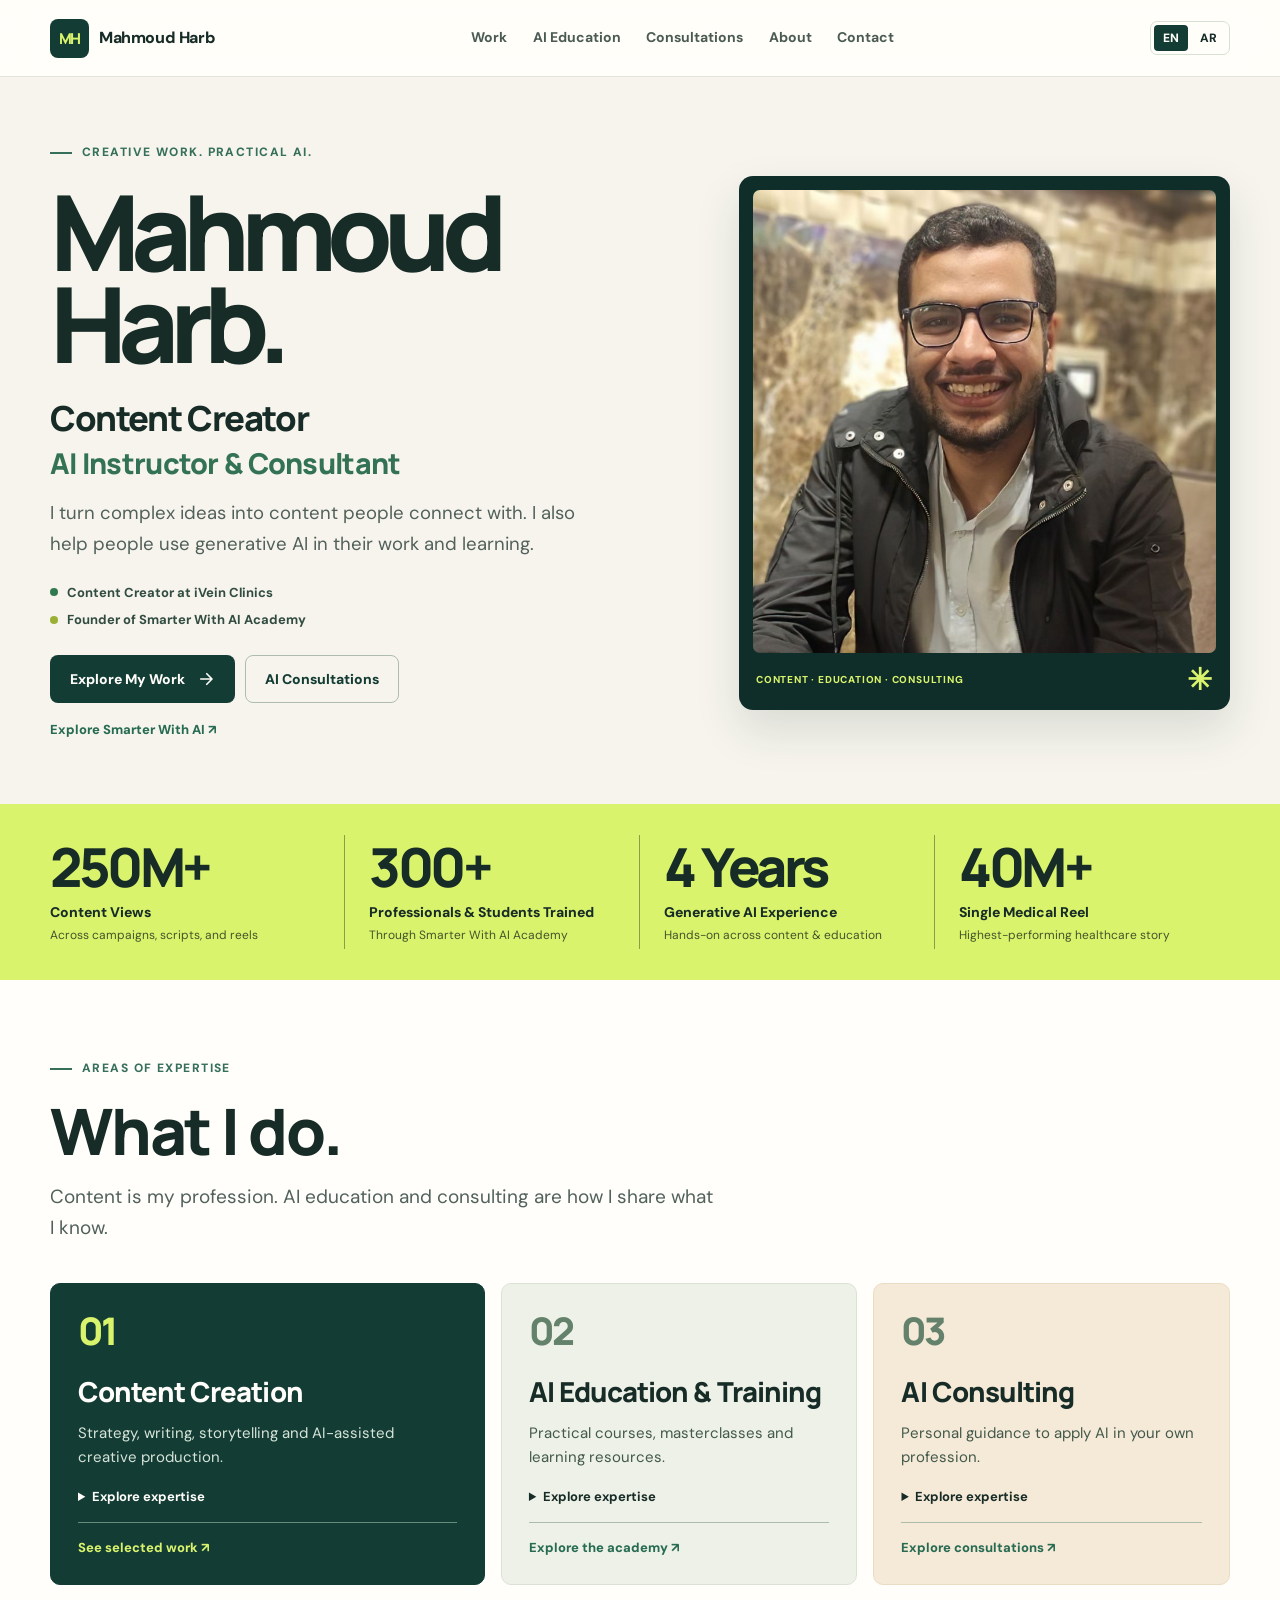
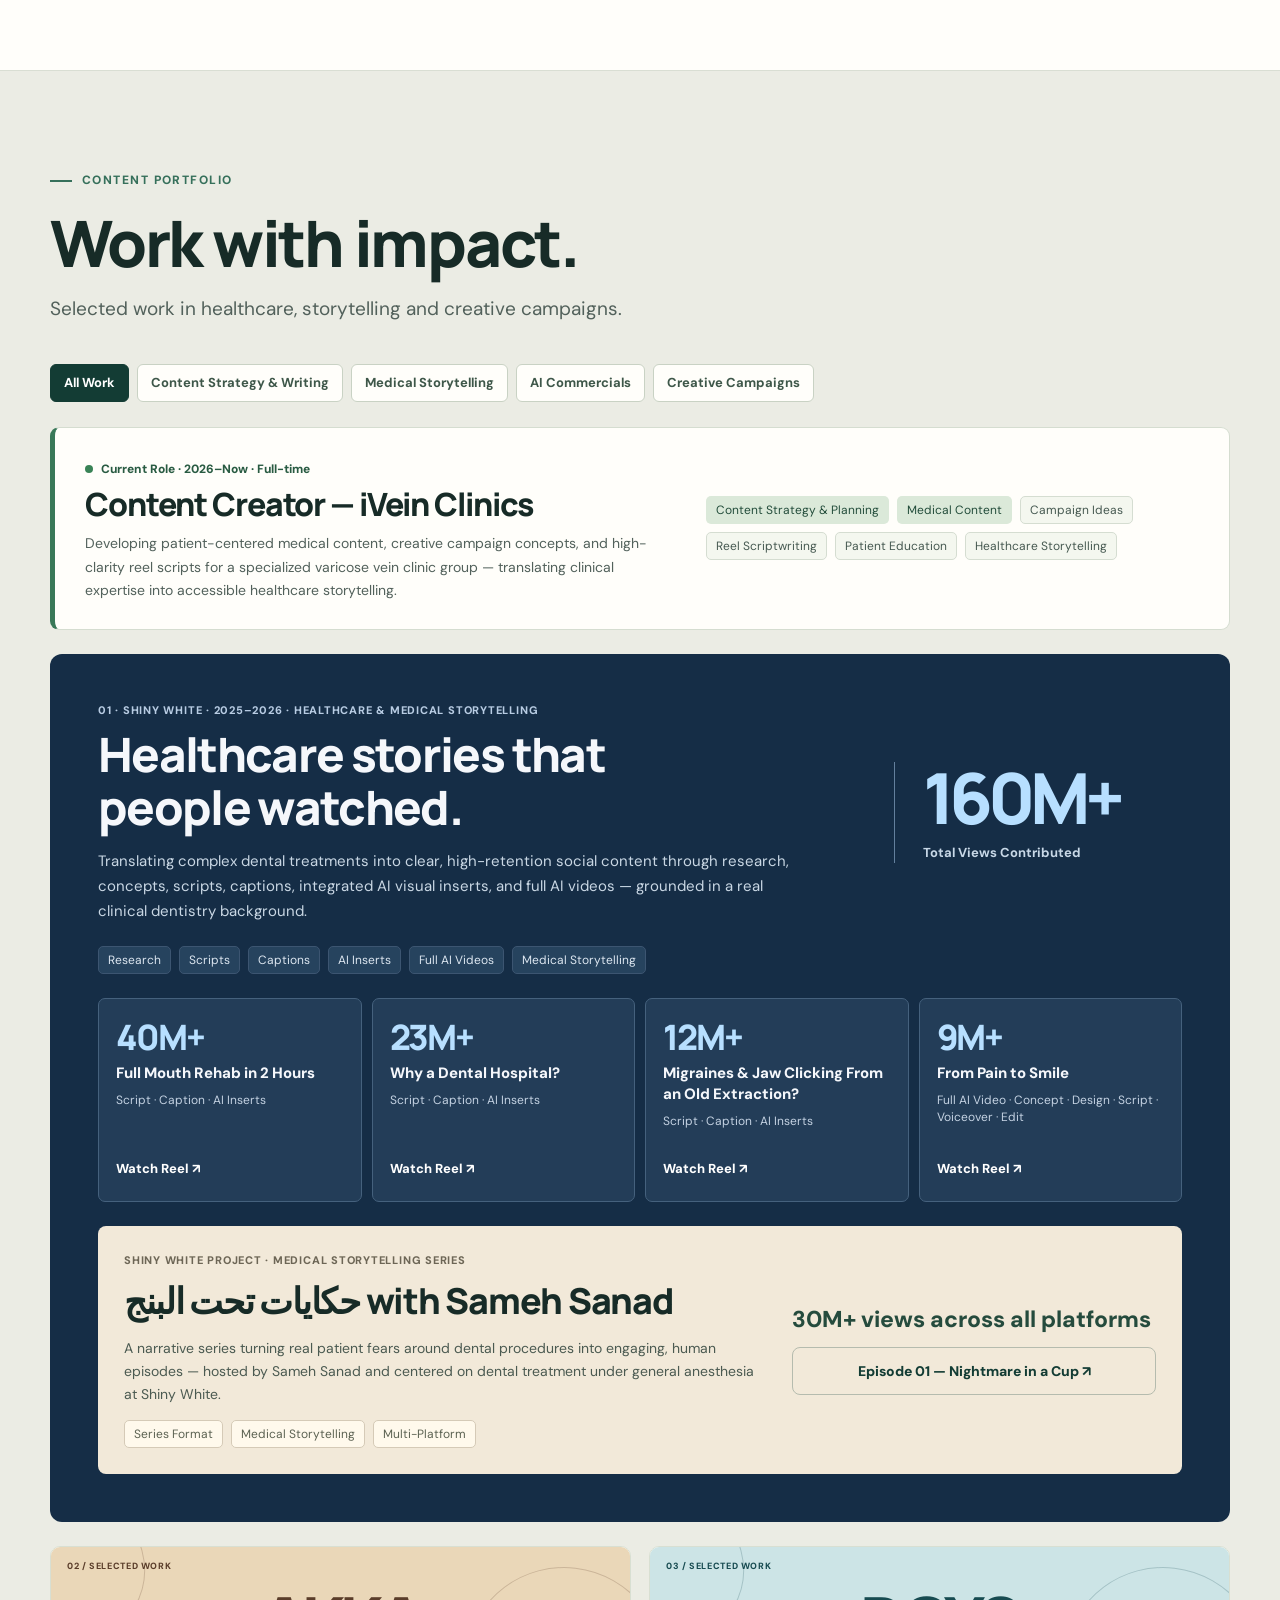
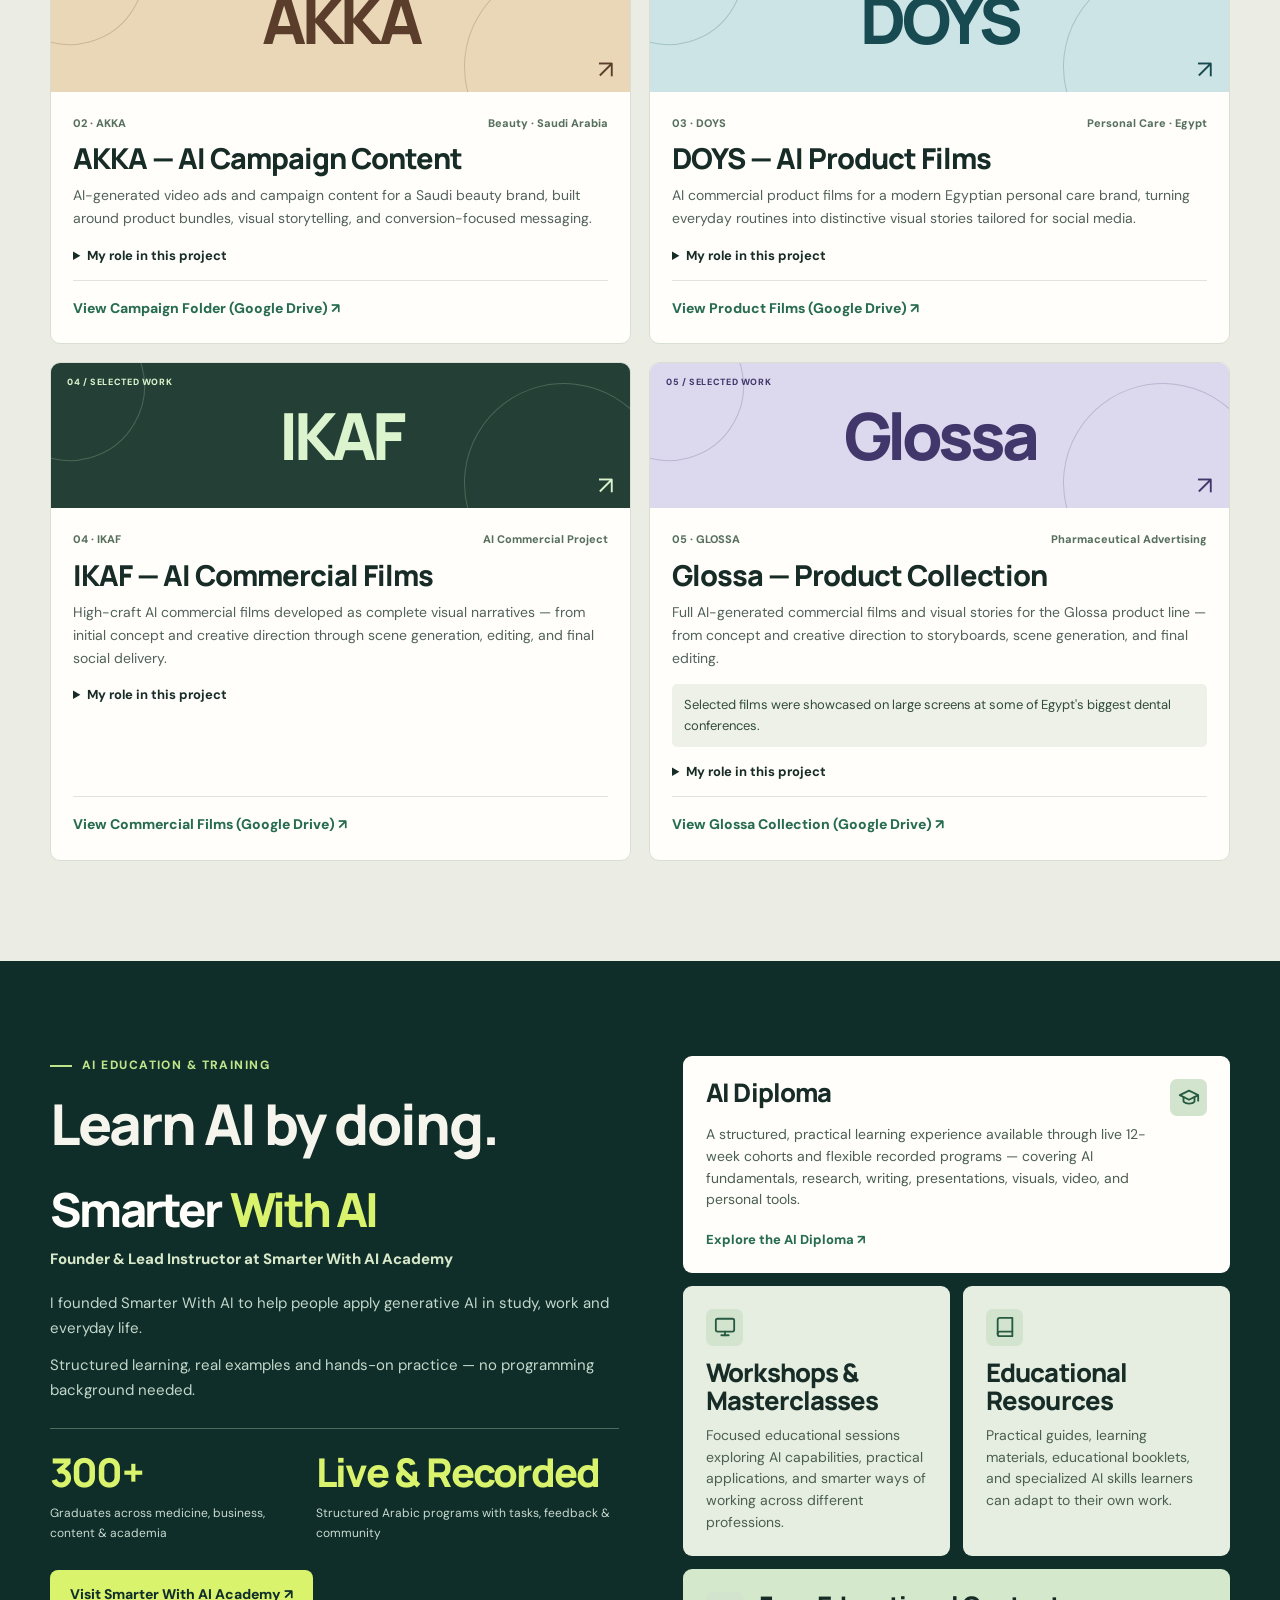
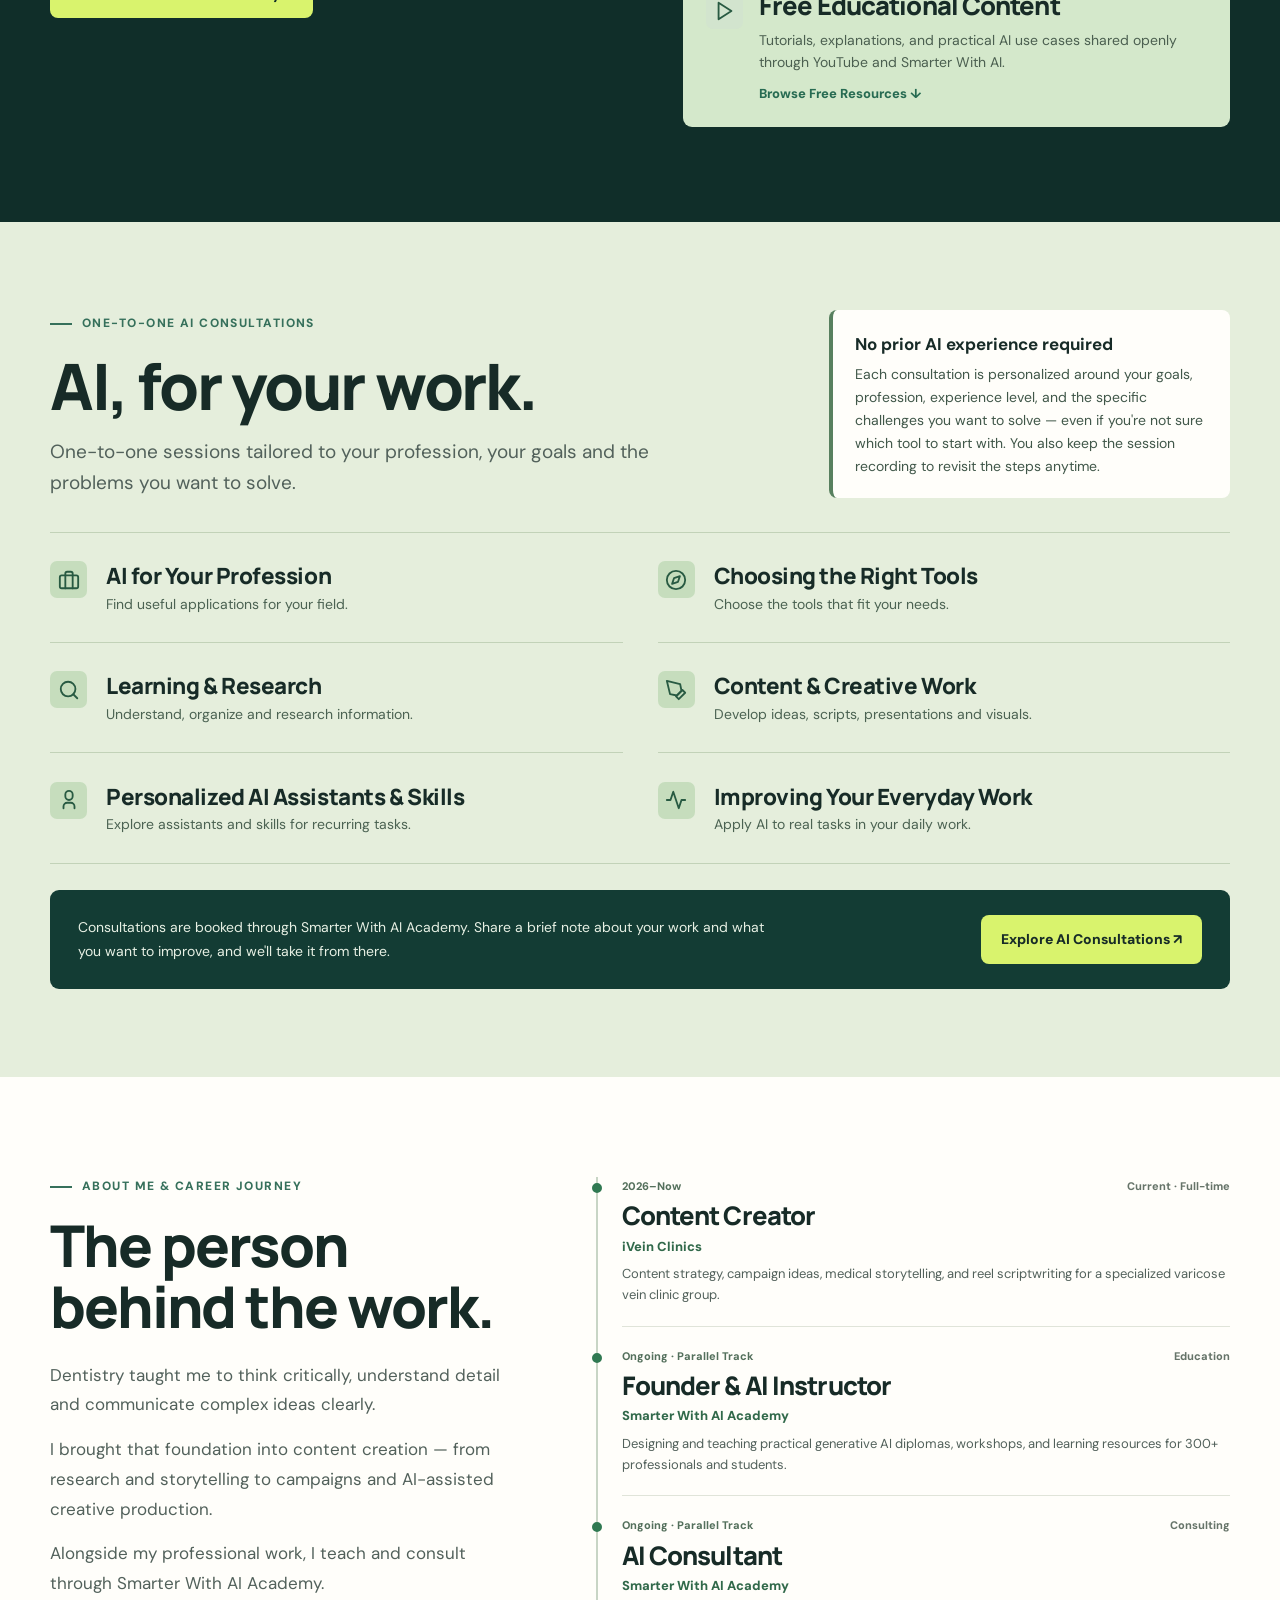
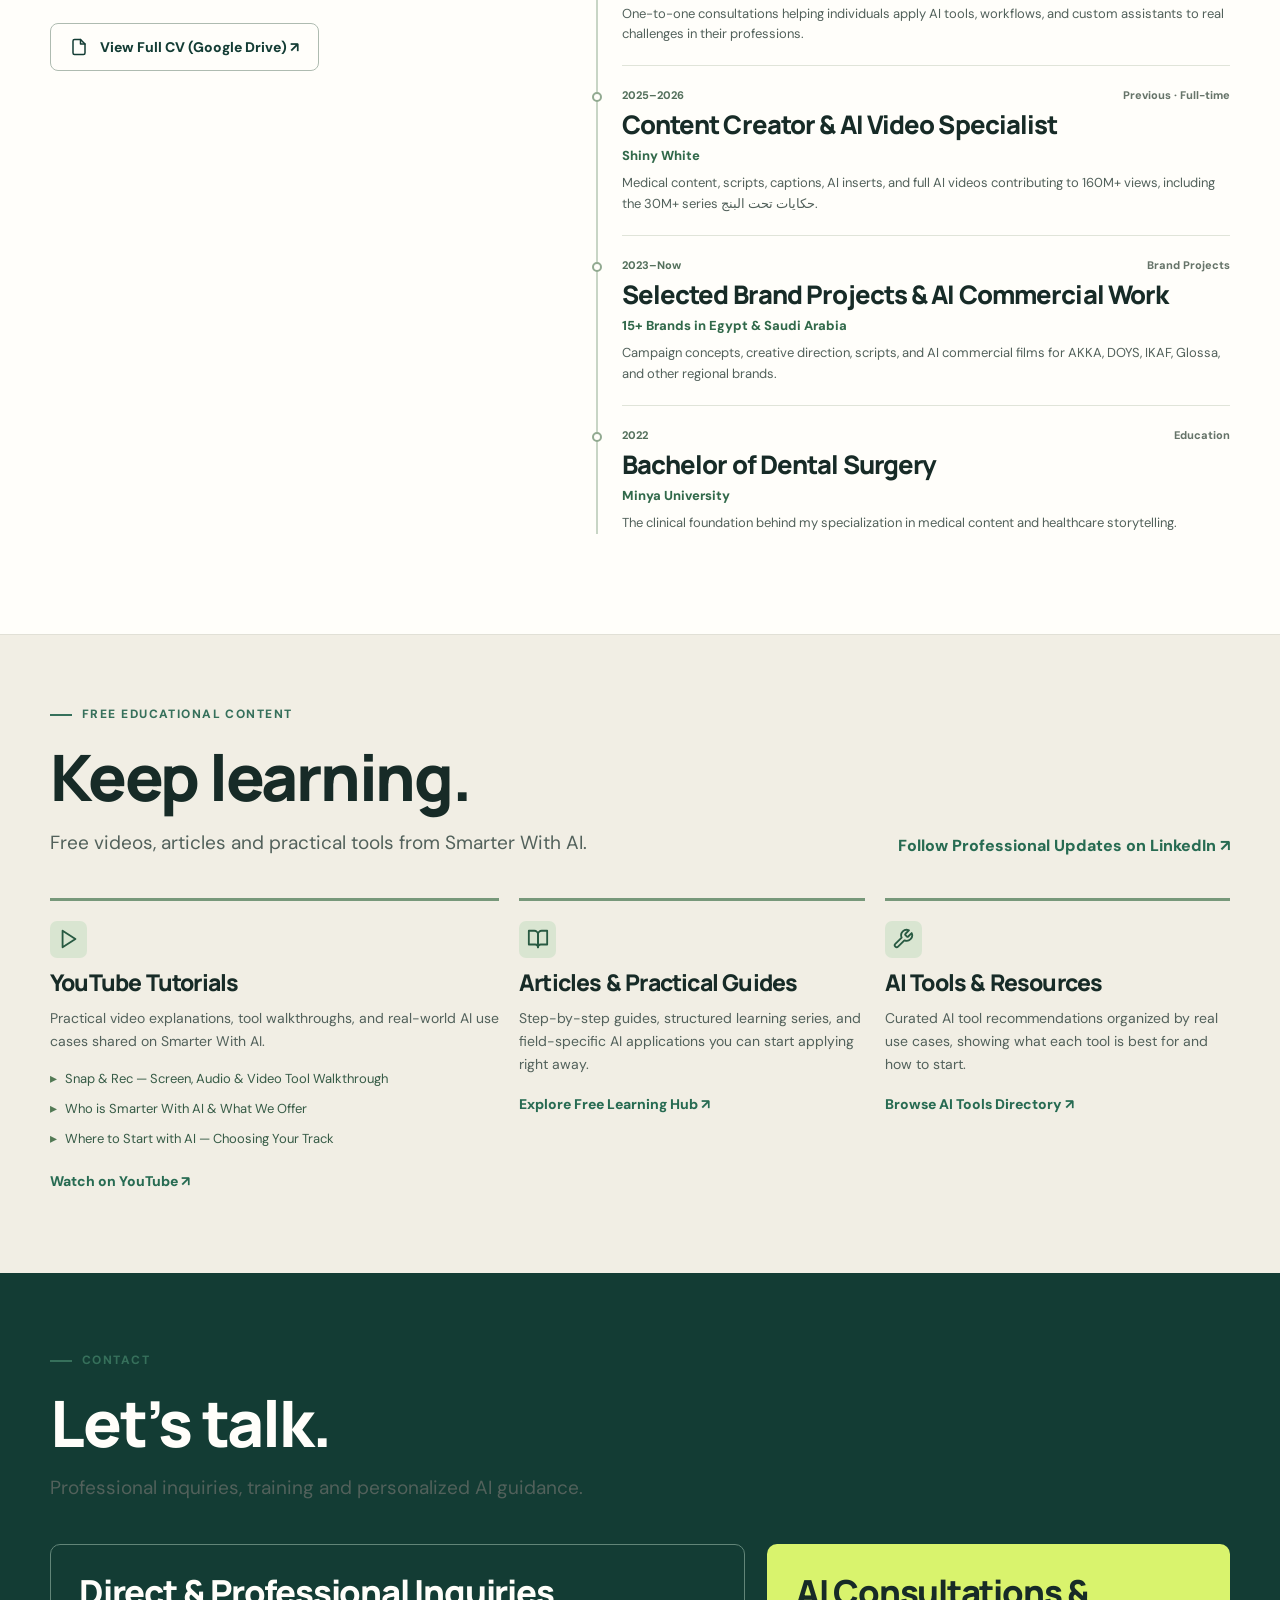
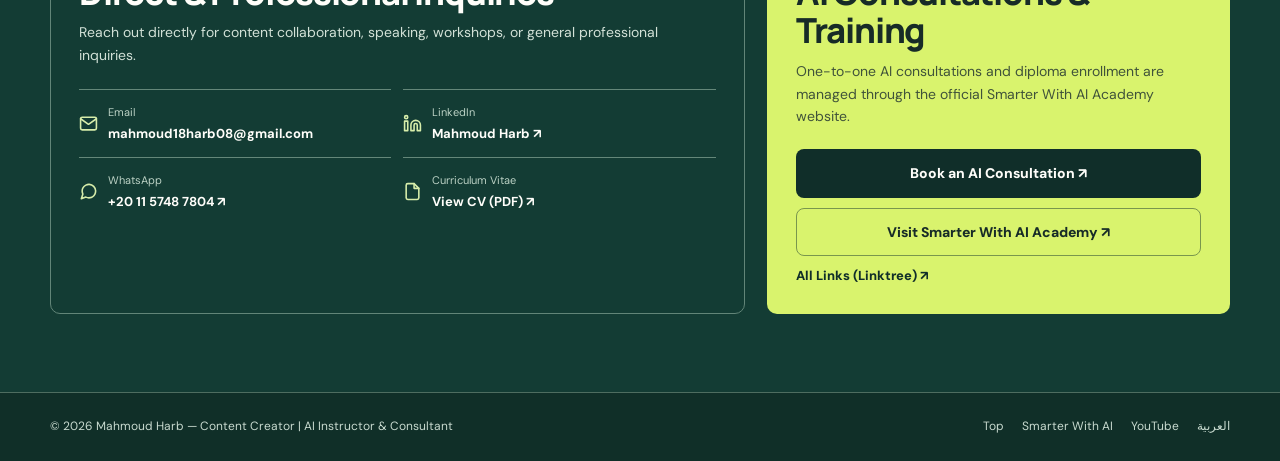
==== commit 57669543: "Redesign bilingual portfolio with editorial hierarchy, distinct chapter contrast and purposeful moti" ====
--- a/index.html
+++ b/index.html
@@ -1,42 +1,38 @@
 <!DOCTYPE html>
-<html lang="en" dir="ltr">
+
+<html dir="ltr" lang="en">
 <head>
-  <meta charset="UTF-8">
-  <meta name="viewport" content="width=device-width, initial-scale=1.0">
-  <title>Mahmoud Harb | Content Creator, AI Instructor &amp; Consultant</title>
-  <meta name="description" content="Mahmoud Harb is a content creator, AI instructor, and consultant, and the founder of Smarter With AI Academy, combining content strategy, creative production, and practical generative AI education.">
-  <meta name="author" content="Mahmoud Harb">
-  <meta name="robots" content="index, follow">
-  <link rel="canonical" href="https://mahmoudtaru.github.io/MyPortfolio/">
-  <link rel="alternate" hreflang="en" href="https://mahmoudtaru.github.io/MyPortfolio/">
-  <link rel="alternate" hreflang="ar" href="https://mahmoudtaru.github.io/MyPortfolio/ar/">
-  <link rel="alternate" hreflang="x-default" href="https://mahmoudtaru.github.io/MyPortfolio/">
-
-  <!-- Open Graph -->
-  <meta property="og:type" content="website">
-  <meta property="og:locale" content="en_US">
-  <meta property="og:locale:alternate" content="ar_EG">
-  <meta property="og:title" content="Mahmoud Harb | Content Creator, AI Instructor &amp; Consultant">
-  <meta property="og:description" content="Content Creator, AI Instructor &amp; Consultant, and Founder of Smarter With AI Academy. Combining content strategy, medical storytelling, AI visual production, and practical generative AI education.">
-  <meta property="og:url" content="https://mahmoudtaru.github.io/MyPortfolio/">
-  <meta property="og:image" content="https://mahmoudtaru.github.io/MyPortfolio/assets/mahmoud-harb.jpg">
-  <meta property="og:image:alt" content="Mahmoud Harb — Content Creator, AI Instructor and Consultant">
-
-  <!-- Twitter / X -->
-  <meta name="twitter:card" content="summary_large_image">
-  <meta name="twitter:title" content="Mahmoud Harb | Content Creator, AI Instructor &amp; Consultant">
-  <meta name="twitter:description" content="Content Creator, AI Instructor &amp; Consultant, and Founder of Smarter With AI Academy.">
-  <meta name="twitter:image" content="https://mahmoudtaru.github.io/MyPortfolio/assets/mahmoud-harb.jpg">
-
-  <!-- Fonts -->
-  <link rel="preconnect" href="https://fonts.googleapis.com">
-  <link rel="preconnect" href="https://fonts.gstatic.com" crossorigin>
-  <link href="https://fonts.googleapis.com/css2?family=Cairo:wght@500;600;700;800&family=DM+Sans:ital,opsz,wght@0,9..40,400;0,9..40,500;0,9..40,600;0,9..40,700;1,9..40,400&family=Manrope:wght@600;700;800&display=swap" rel="stylesheet">
-
-  <link rel="stylesheet" href="styles.css">
-
-  <!-- Structured Data (Schema.org Person) -->
-  <script type="application/ld+json">
+<meta charset="utf-8"/>
+<meta content="width=device-width, initial-scale=1.0" name="viewport"/>
+<title>Mahmoud Harb | Content Creator, AI Instructor &amp; Consultant</title>
+<meta content="Mahmoud Harb is a content creator, AI instructor, and consultant, and the founder of Smarter With AI Academy, combining content strategy, creative production, and practical generative AI education." name="description"/>
+<meta content="Mahmoud Harb" name="author"/>
+<meta content="index, follow" name="robots"/>
+<link href="https://mahmoudtaru.github.io/MyPortfolio/" rel="canonical"/>
+<link href="https://mahmoudtaru.github.io/MyPortfolio/" hreflang="en" rel="alternate"/>
+<link href="https://mahmoudtaru.github.io/MyPortfolio/ar/" hreflang="ar" rel="alternate"/>
+<link href="https://mahmoudtaru.github.io/MyPortfolio/" hreflang="x-default" rel="alternate"/>
+<!-- Open Graph -->
+<meta content="website" property="og:type"/>
+<meta content="en_US" property="og:locale"/>
+<meta content="ar_EG" property="og:locale:alternate"/>
+<meta content="Mahmoud Harb | Content Creator, AI Instructor &amp; Consultant" property="og:title"/>
+<meta content="Content Creator, AI Instructor &amp; Consultant, and Founder of Smarter With AI Academy. Combining content strategy, medical storytelling, AI visual production, and practical generative AI education." property="og:description"/>
+<meta content="https://mahmoudtaru.github.io/MyPortfolio/" property="og:url"/>
+<meta content="https://mahmoudtaru.github.io/MyPortfolio/assets/mahmoud-harb.jpg" property="og:image"/>
+<meta content="Mahmoud Harb — Content Creator, AI Instructor and Consultant" property="og:image:alt"/>
+<!-- Twitter / X -->
+<meta content="summary_large_image" name="twitter:card"/>
+<meta content="Mahmoud Harb | Content Creator, AI Instructor &amp; Consultant" name="twitter:title"/>
+<meta content="Content Creator, AI Instructor &amp; Consultant, and Founder of Smarter With AI Academy." name="twitter:description"/>
+<meta content="https://mahmoudtaru.github.io/MyPortfolio/assets/mahmoud-harb.jpg" name="twitter:image"/>
+<!-- Fonts -->
+<link href="https://fonts.googleapis.com" rel="preconnect"/>
+<link crossorigin="" href="https://fonts.gstatic.com" rel="preconnect"/>
+<link href="https://fonts.googleapis.com/css2?family=Cairo:wght@500;600;700;800&amp;family=DM+Sans:ital,opsz,wght@0,9..40,400;0,9..40,500;0,9..40,600;0,9..40,700;1,9..40,400&amp;family=Manrope:wght@600;700;800&amp;display=swap" rel="stylesheet"/>
+<link href="styles.css?v=editorial-2" rel="stylesheet"/>
+<!-- Structured Data (Schema.org Person) -->
+<script type="application/ld+json">
 {
   "@context": "https://schema.org",
   "@type": "Person",
@@ -80,958 +76,831 @@
   </script>
 </head>
 <body>
-  <a class="skip-link" href="#main">Skip to content</a>
-
-  <!-- Header & Navigation -->
-  <header class="site-header">
-    <div class="container nav-inner">
-      <a class="brand" href="#home" aria-label="Mahmoud Harb — Home">
-        <span class="brand-mark" aria-hidden="true">MH</span>
-        <span>Mahmoud Harb</span>
-      </a>
-
-      <nav class="nav-links" aria-label="Primary navigation">
-        <a href="#home">Home</a>
-        <a href="#work">Work</a>
-        <a href="#expertise">Expertise</a>
-        <a href="#education">AI Education</a>
-        <a href="#consultations">Consultations</a>
-        <a href="#about">About</a>
-        <a href="#contact">Contact</a>
-      </nav>
-
-      <div class="nav-actions">
-        <div class="lang-switch" role="group" aria-label="Language switcher">
-          <span class="lang-switch__item lang-switch__item--active" aria-current="true">EN</span>
-          <a class="lang-switch__item" href="ar/" data-lang-switch="ar" lang="ar" hreflang="ar">AR</a>
-        </div>
-        <button id="nav-toggle" class="nav-toggle" type="button" aria-label="Open navigation menu" aria-expanded="false" aria-controls="mobile-drawer">
-          <svg class="icon" viewBox="0 0 24 24" fill="none" stroke="currentColor" stroke-width="2" stroke-linecap="round" aria-hidden="true">
-            <line x1="3" y1="6" x2="21" y2="6"></line>
-            <line x1="3" y1="12" x2="21" y2="12"></line>
-            <line x1="3" y1="18" x2="21" y2="18"></line>
-          </svg>
-        </button>
-      </div>
-    </div>
-  </header>
-
-  <!-- Mobile Navigation Drawer -->
-  <div id="mobile-backdrop" class="mobile-backdrop" aria-hidden="true"></div>
-  <aside id="mobile-drawer" class="mobile-drawer" inert aria-label="Mobile navigation" aria-hidden="true">
-    <div class="mobile-drawer__head">
-      <span class="brand">
-        <span class="brand-mark" aria-hidden="true">MH</span>
-        <span>Mahmoud Harb</span>
-      </span>
-      <button id="drawer-close" class="nav-toggle" style="display:inline-flex" type="button" aria-label="Close navigation menu">
-        <svg class="icon" viewBox="0 0 24 24" fill="none" stroke="currentColor" stroke-width="2" stroke-linecap="round" aria-hidden="true">
-          <line x1="18" y1="6" x2="6" y2="18"></line>
-          <line x1="6" y1="6" x2="18" y2="18"></line>
-        </svg>
-      </button>
-    </div>
-
-    <nav class="mobile-drawer__links" aria-label="Mobile sections">
-      <a href="#home">Home</a>
-      <a href="#work">Work</a>
-      <a href="#expertise">Expertise</a>
-      <a href="#education">AI Education</a>
-      <a href="#consultations">Consultations</a>
-      <a href="#about">About</a>
-      <a href="#resources">Free Resources</a>
-      <a href="#contact">Contact</a>
-    </nav>
-
-    <div class="mobile-drawer__footer">
-      <a class="btn btn--primary" href="https://smarterwithaiacademy.com/consultation" target="_blank" rel="noopener noreferrer">
+<a class="skip-link" href="#main">Skip to content</a>
+<!-- Header & Navigation -->
+<header class="site-header">
+<div class="container nav-inner">
+<a aria-label="Mahmoud Harb — Home" class="brand" href="#home">
+<span aria-hidden="true" class="brand-mark">MH</span>
+<span>Mahmoud Harb</span>
+</a>
+<nav aria-label="Primary navigation" class="nav-links">
+
+<a href="#work">Work</a>
+
+<a href="#education">AI Education</a>
+<a href="#consultations">Consultations</a>
+<a href="#about">About</a>
+<a href="#contact">Contact</a>
+</nav>
+<div class="nav-actions">
+<div aria-label="Language switcher" class="lang-switch" role="group">
+<span aria-current="true" class="lang-switch__item lang-switch__item--active">EN</span>
+<a class="lang-switch__item" data-lang-switch="ar" href="ar/" hreflang="ar" lang="ar">AR</a>
+</div>
+<button aria-controls="mobile-drawer" aria-expanded="false" aria-label="Open navigation menu" class="nav-toggle" id="nav-toggle" type="button">
+<svg aria-hidden="true" class="icon" fill="none" stroke="currentColor" stroke-linecap="round" stroke-width="2" viewbox="0 0 24 24">
+<line x1="3" x2="21" y1="6" y2="6"></line>
+<line x1="3" x2="21" y1="12" y2="12"></line>
+<line x1="3" x2="21" y1="18" y2="18"></line>
+</svg>
+</button>
+</div>
+</div>
+<div aria-hidden="true" class="reading-progress"><span></span></div></header>
+<!-- Mobile Navigation Drawer -->
+<div aria-hidden="true" class="mobile-backdrop" id="mobile-backdrop"></div>
+<aside aria-hidden="true" aria-label="Mobile navigation" class="mobile-drawer" id="mobile-drawer" inert="">
+<div class="mobile-drawer__head">
+<span class="brand">
+<span aria-hidden="true" class="brand-mark">MH</span>
+<span>Mahmoud Harb</span>
+</span>
+<button aria-label="Close navigation menu" class="nav-toggle" id="drawer-close" style="display:inline-flex" type="button">
+<svg aria-hidden="true" class="icon" fill="none" stroke="currentColor" stroke-linecap="round" stroke-width="2" viewbox="0 0 24 24">
+<line x1="18" x2="6" y1="6" y2="18"></line>
+<line x1="6" x2="18" y1="6" y2="18"></line>
+</svg>
+</button>
+</div>
+<nav aria-label="Mobile sections" class="mobile-drawer__links">
+<a href="#home">Home</a>
+<a href="#work">Work</a>
+<a href="#expertise">Expertise</a>
+<a href="#education">AI Education</a>
+<a href="#consultations">Consultations</a>
+<a href="#about">About</a>
+<a href="#resources">Free Resources</a>
+<a href="#contact">Contact</a>
+</nav>
+<div class="mobile-drawer__footer">
+<a class="btn btn--primary" href="https://smarterwithaiacademy.com/consultation" rel="noopener noreferrer" target="_blank">
         Book a Consultation
       </a>
-      <a class="btn btn--secondary" href="ar/" data-lang-switch="ar" lang="ar">
+<a class="btn btn--secondary" data-lang-switch="ar" href="ar/" lang="ar">
         النسخة العربية (AR)
       </a>
-    </div>
-  </aside>
-
-  <main id="main">
-    <!-- 1. Hero Section -->
-    <section id="home" class="hero">
-      <div class="container hero-grid">
-        <div class="hero-content">
-          <p class="eyebrow">MAHMOUD HARB</p>
-          <h1 class="hero-title">
-            Content Creator.
-            <span class="accent-line">AI Instructor &amp; Consultant.</span>
-          </h1>
-          <p class="hero-desc">
-            I create content that connects with people, and help professionals and learners make generative AI a practical part of their everyday work and learning.
-          </p>
-          <p class="hero-role-line">
-            <span class="dot" aria-hidden="true"></span>
-            <span>Founder &amp; Lead Instructor at Smarter With AI Academy</span>
-          </p>
-          <div class="hero-actions">
-            <a class="btn btn--primary" href="#work">
-              <span>Explore My Work</span>
-              <svg class="icon icon--sm" viewBox="0 0 24 24" fill="none" stroke="currentColor" stroke-width="2.2" stroke-linecap="round" stroke-linejoin="round" aria-hidden="true">
-                <path d="M5 12h14M13 5l7 7-7 7"/>
-              </svg>
-            </a>
-            <a class="btn btn--secondary" href="#consultations">
-              <span>AI Consultations</span>
-            </a>
-          </div>
-          <div class="hero-sub-link">
-            <a class="text-link" href="https://smarterwithaiacademy.com/" target="_blank" rel="noopener noreferrer">
-              <span>Explore Smarter With AI ↗</span>
-            </a>
-          </div>
-        </div>
-
-        <div class="hero-visual">
-          <div class="portrait-frame">
-            <div class="portrait-inner">
-              <img
-                src="assets/mahmoud-harb.jpg"
-                alt="Mahmoud Harb — Content Creator, AI Instructor and Consultant"
-                width="800"
-                height="800"
-                fetchpriority="high"
-                data-portrait-img
-              >
-              <div class="portrait-fallback" aria-hidden="true">
-                <div class="portrait-fallback__monogram">MH</div>
-                <div class="portrait-fallback__name">Mahmoud Harb</div>
-                <div class="portrait-fallback__role">Content Creator | AI Instructor &amp; Consultant</div>
-              </div>
-            </div>
-            <div class="portrait-badge">
-              <div class="portrait-badge__icon" aria-hidden="true">
-                <svg class="icon" viewBox="0 0 24 24" fill="none" stroke="currentColor" stroke-width="2" stroke-linecap="round" stroke-linejoin="round">
-                  <path d="M12 2L2 7l10 5 10-5-10-5z"/>
-                  <path d="M2 17l10 5 10-5"/>
-                  <path d="M2 12l10 5 10-5"/>
-                </svg>
-              </div>
-              <div>
-                <span class="portrait-badge__label">Core Focus</span>
-                <span class="portrait-badge__value">Content &amp; Practical AI</span>
-              </div>
-            </div>
-          </div>
-        </div>
-      </div>
-    </section>
-
-    <!-- 2. Impact in Numbers -->
-    <section id="impact" class="impact-band" aria-label="Impact in numbers">
-      <div class="container">
-        <div class="impact-grid">
-          <div class="impact-item reveal">
-            <div class="impact-num">250M+</div>
-            <div class="impact-label">Content Views</div>
-            <div class="impact-sub">Across campaigns, scripts, and reels</div>
-          </div>
-          <div class="impact-item reveal">
-            <div class="impact-num">300+</div>
-            <div class="impact-label">Professionals &amp; Students Trained</div>
-            <div class="impact-sub">Through Smarter With AI Academy</div>
-          </div>
-          <div class="impact-item reveal">
-            <div class="impact-num">4 Years</div>
-            <div class="impact-label">Generative AI Experience</div>
-            <div class="impact-sub">Hands-on across content &amp; education</div>
-          </div>
-          <div class="impact-item reveal">
-            <div class="impact-num">40M+</div>
-            <div class="impact-label">Single Medical Reel</div>
-            <div class="impact-sub">Highest-performing healthcare story</div>
-          </div>
-        </div>
-      </div>
-    </section>
-
-    <!-- 3. Areas of Expertise -->
-    <section id="expertise" class="section">
-      <div id="services" aria-hidden="true"></div>
-      <div class="container">
-        <div class="section-header reveal">
-          <p class="eyebrow">AREAS OF EXPERTISE</p>
-          <h2 class="section-title">Three complementary tracks, built on real practice.</h2>
-          <p class="section-lead">
-            Content creation is my primary professional craft. Alongside it, I teach and advise people on using generative AI practically in their own fields.
-          </p>
-        </div>
-
-        <div class="expertise-grid">
-          <!-- Area 01 -->
-          <article class="expertise-card expertise-card--primary reveal">
-            <div class="expertise-top">
-              <span class="expertise-num">AREA 01</span>
-              <span class="expertise-badge">Core Profession</span>
-            </div>
-            <h3>Content Creation</h3>
-            <p class="expertise-desc">
-              I develop content grounded in research, audience understanding, and storytelling — from content strategies and scripts to creative campaigns and AI-powered visual production.
-            </p>
-            <ul class="expertise-list">
-              <li>Content Strategy &amp; Planning</li>
-              <li>Content Writing &amp; Copywriting</li>
-              <li>Scriptwriting &amp; Storytelling</li>
-              <li>Medical &amp; Healthcare Content</li>
-              <li>Creative Campaigns</li>
-              <li>AI-Assisted Content Production</li>
-              <li>AI Commercial Video Production</li>
-            </ul>
-          </article>
-
-          <!-- Area 02 -->
-          <article class="expertise-card reveal">
-            <div class="expertise-top">
-              <span class="expertise-num">AREA 02</span>
-              <span class="expertise-badge">Academy</span>
-            </div>
-            <h3>AI Education &amp; Training</h3>
-            <p class="expertise-desc">
-              Through Smarter With AI Academy, I teach people how to use generative AI effectively in their studies, professions, and everyday tasks through practical examples and hands-on learning.
-            </p>
-            <ul class="expertise-list">
-              <li>Practical Generative AI Training</li>
-              <li>AI Diploma (Live &amp; Recorded)</li>
-              <li>Workshops &amp; Masterclasses</li>
-              <li>Educational Content</li>
-              <li>Learning Materials &amp; Resources</li>
-            </ul>
-          </article>
-
-          <!-- Area 03 -->
-          <article class="expertise-card reveal">
-            <div class="expertise-top">
-              <span class="expertise-num">AREA 03</span>
-              <span class="expertise-badge">1-on-1 Guidance</span>
-            </div>
-            <h3>AI Consulting</h3>
-            <p class="expertise-desc">
-              I help individuals understand what AI can do for their specific needs, discover the right tools, and find practical ways to apply them to real challenges in their work and learning.
-            </p>
-            <ul class="expertise-list">
-              <li>AI for Your Profession</li>
-              <li>Personalized AI Guidance</li>
-              <li>Choosing the Right AI Tools</li>
-              <li>Practical AI Applications</li>
-              <li>Improving Everyday Workflows</li>
-              <li>Solving Real Challenges with AI</li>
-              <li>Personalized AI Assistants &amp; Skills (where relevant)</li>
-            </ul>
-          </article>
-        </div>
-      </div>
-    </section>
-
-    <!-- 4. Content Portfolio -->
-    <section id="work" class="section section--alt">
-      <div id="projects" aria-hidden="true"></div>
-      <div class="container">
-        <div class="section-header section-header--split reveal">
-          <div>
-            <p class="eyebrow">CONTENT PORTFOLIO</p>
-            <h2 class="section-title">Selected work across healthcare, brands, and AI visuals.</h2>
-            <p class="section-lead">
-              From full-time healthcare content leadership and high-retention medical reels to commercial campaigns across 15+ brands in Egypt and Saudi Arabia.
-            </p>
-          </div>
-        </div>
-
-        <!-- Simple Category Filter -->
-        <div class="filter-bar" role="group" aria-label="Filter projects by category">
-          <button class="filter-btn is-active" type="button" data-filter="all" aria-pressed="true">All Work</button>
-          <button class="filter-btn" type="button" data-filter="strategy" aria-pressed="false">Content Strategy &amp; Writing</button>
-          <button class="filter-btn" type="button" data-filter="medical" aria-pressed="false">Medical Storytelling</button>
-          <button class="filter-btn" type="button" data-filter="commercials" aria-pressed="false">AI Commercials</button>
-          <button class="filter-btn" type="button" data-filter="campaigns" aria-pressed="false">Creative Campaigns</button>
-        </div>
-
-        <!-- Current Role Spotlight: iVein Clinics -->
-        <article class="role-spotlight reveal" data-categories="strategy medical campaigns">
-          <div>
-            <span class="status-pill">Current Role · 2026–Now · Full-time</span>
-            <h3>Content Creator — iVein Clinics</h3>
-            <p>
+</div>
+</aside>
+<main id="main">
+<!-- 1. Hero Section -->
+<section class="hero" id="home">
+<div class="container hero-grid">
+<div class="hero-content">
+<p class="eyebrow">CREATIVE WORK. PRACTICAL AI.</p>
+<h1 class="hero-title">Mahmoud<br/> Harb.</h1><p class="hero-profession">Content Creator<span>AI Instructor &amp; Consultant</span></p>
+<p class="hero-desc">I turn complex ideas into content people connect with. I also help people use generative AI in their work and learning.</p>
+<div class="role-line"><span class="status-dot"></span>Content Creator at iVein Clinics</div><div class="role-line"><span class="status-dot secondary"></span>Founder of Smarter With AI Academy</div>
+<div class="hero-actions">
+<a class="btn btn--primary" href="#work">
+<span>Explore My Work</span>
+<svg aria-hidden="true" class="icon icon--sm" fill="none" stroke="currentColor" stroke-linecap="round" stroke-linejoin="round" stroke-width="2.2" viewbox="0 0 24 24">
+<path d="M5 12h14M13 5l7 7-7 7"></path>
+</svg>
+</a>
+<a class="btn btn--secondary" href="#consultations">
+<span>AI Consultations</span>
+</a>
+</div>
+<div class="hero-sub-link">
+<a class="text-link" href="https://smarterwithaiacademy.com/" rel="noopener noreferrer" target="_blank">
+<span>Explore Smarter With AI ↗</span>
+</a>
+</div>
+</div>
+<div class="hero-visual">
+<div class="portrait-frame">
+<div class="portrait-inner">
+<img alt="Mahmoud Harb — Content Creator, AI Instructor and Consultant" data-portrait-img="" fetchpriority="high" height="800" src="assets/mahmoud-harb.jpg" width="800"/>
+<div aria-hidden="true" class="portrait-fallback">
+<div class="portrait-fallback__monogram">MH</div>
+<div class="portrait-fallback__name">Mahmoud Harb</div>
+<div class="portrait-fallback__role">Content Creator | AI Instructor &amp; Consultant</div>
+</div>
+</div>
+<div class="portrait-caption"><span>CONTENT · EDUCATION · CONSULTING</span><span aria-hidden="true">✳</span></div>
+</div>
+</div>
+</div>
+</section>
+<!-- 2. Impact in Numbers -->
+<section aria-label="Impact in numbers" class="impact-band" id="impact">
+<div class="container">
+<div class="impact-grid">
+<div class="impact-item reveal">
+<div class="impact-num">250M+</div>
+<div class="impact-label">Content Views</div>
+<div class="impact-sub">Across campaigns, scripts, and reels</div>
+</div>
+<div class="impact-item reveal">
+<div class="impact-num">300+</div>
+<div class="impact-label">Professionals &amp; Students Trained</div>
+<div class="impact-sub">Through Smarter With AI Academy</div>
+</div>
+<div class="impact-item reveal">
+<div class="impact-num">4 Years</div>
+<div class="impact-label">Generative AI Experience</div>
+<div class="impact-sub">Hands-on across content &amp; education</div>
+</div>
+<div class="impact-item reveal">
+<div class="impact-num">40M+</div>
+<div class="impact-label">Single Medical Reel</div>
+<div class="impact-sub">Highest-performing healthcare story</div>
+</div>
+</div>
+</div>
+</section>
+<!-- 3. Areas of Expertise -->
+<section class="section" id="expertise">
+<div aria-hidden="true" id="services"></div>
+<div class="container">
+<div class="section-header reveal">
+<p class="eyebrow">AREAS OF EXPERTISE</p>
+<h2 class="section-title">What I do.</h2>
+<p class="section-lead">Content is my profession. AI education and consulting are how I share what I know.</p>
+</div>
+<div class="expertise-grid">
+<!-- Area 01 -->
+<article class="expertise-card expertise-card--primary reveal"><span aria-hidden="true" class="path-index">01</span>
+
+<h3>Content Creation</h3>
+<p class="expertise-desc">Strategy, writing, storytelling and AI-assisted creative production.</p>
+
+<details class="expertise-details"><summary>Explore expertise</summary><ul class="expertise-list">
+<li>Content Strategy &amp; Planning</li>
+<li>Content Writing &amp; Copywriting</li>
+<li>Scriptwriting &amp; Storytelling</li>
+<li>Medical &amp; Healthcare Content</li>
+<li>Creative Campaigns</li>
+<li>AI-Assisted Content Production</li>
+<li>AI Commercial Video Production</li>
+</ul></details><a class="path-link" href="#work">See selected work ↗</a></article>
+<!-- Area 02 -->
+<article class="expertise-card reveal"><span aria-hidden="true" class="path-index">02</span>
+
+<h3>AI Education &amp; Training</h3>
+<p class="expertise-desc">Practical courses, masterclasses and learning resources.</p>
+
+<details class="expertise-details"><summary>Explore expertise</summary><ul class="expertise-list">
+<li>Practical Generative AI Training</li>
+<li>AI Diploma (Live &amp; Recorded)</li>
+<li>Workshops &amp; Masterclasses</li>
+<li>Educational Content</li>
+<li>Learning Materials &amp; Resources</li>
+</ul></details><a class="path-link" href="#education">Explore the academy ↗</a></article>
+<!-- Area 03 -->
+<article class="expertise-card reveal"><span aria-hidden="true" class="path-index">03</span>
+
+<h3>AI Consulting</h3>
+<p class="expertise-desc">Personal guidance to apply AI in your own profession.</p>
+
+<details class="expertise-details"><summary>Explore expertise</summary><ul class="expertise-list">
+<li>AI for Your Profession</li>
+<li>Personalized AI Guidance</li>
+<li>Choosing the Right AI Tools</li>
+<li>Practical AI Applications</li>
+<li>Improving Everyday Workflows</li>
+<li>Solving Real Challenges with AI</li>
+<li>Personalized AI Assistants &amp; Skills (where relevant)</li>
+</ul></details><a class="path-link" href="#consultations">Explore consultations ↗</a></article>
+</div>
+</div>
+</section>
+<!-- 4. Content Portfolio -->
+<section class="section section--alt" id="work">
+<div aria-hidden="true" id="projects"></div>
+<div class="container">
+<div class="section-header section-header--split reveal">
+<div>
+<p class="eyebrow">CONTENT PORTFOLIO</p>
+<h2 class="section-title">Work with impact.</h2>
+<p class="section-lead">Selected work in healthcare, storytelling and creative campaigns.</p>
+</div>
+</div>
+<!-- Simple Category Filter -->
+<div aria-label="Filter projects by category" class="filter-bar" role="group">
+<button aria-pressed="true" class="filter-btn is-active" data-filter="all" type="button">All Work</button>
+<button aria-pressed="false" class="filter-btn" data-filter="strategy" type="button">Content Strategy &amp; Writing</button>
+<button aria-pressed="false" class="filter-btn" data-filter="medical" type="button">Medical Storytelling</button>
+<button aria-pressed="false" class="filter-btn" data-filter="commercials" type="button">AI Commercials</button>
+<button aria-pressed="false" class="filter-btn" data-filter="campaigns" type="button">Creative Campaigns</button>
+</div>
+<!-- Current Role Spotlight: iVein Clinics -->
+<article class="role-spotlight reveal" data-categories="strategy medical campaigns">
+<div>
+<span class="status-pill">Current Role · 2026–Now · Full-time</span>
+<h3>Content Creator — iVein Clinics</h3>
+<p>
               Developing patient-centered medical content, creative campaign concepts, and high-clarity reel scripts for a specialized varicose vein clinic group — translating clinical expertise into accessible healthcare storytelling.
             </p>
-          </div>
-          <div class="tag-cloud" aria-label="Focus areas at iVein Clinics">
-            <span class="tag tag--accent">Content Strategy &amp; Planning</span>
-            <span class="tag tag--accent">Medical Content</span>
-            <span class="tag">Campaign Ideas</span>
-            <span class="tag">Reel Scriptwriting</span>
-            <span class="tag">Patient Education</span>
-            <span class="tag">Healthcare Storytelling</span>
-          </div>
-        </article>
-
-        <!-- 01 · Shiny White (Flagship Case Study) -->
-        <article class="case-feature reveal" data-categories="strategy medical commercials campaigns">
-          <div class="case-header">
-            <div>
-              <p class="case-meta">01 · SHINY WHITE · 2025–2026 · HEALTHCARE &amp; MEDICAL STORYTELLING</p>
-              <h3>160M+ views — with the work behind them.</h3>
-              <p class="case-desc">
+</div>
+<div aria-label="Focus areas at iVein Clinics" class="tag-cloud">
+<span class="tag tag--accent">Content Strategy &amp; Planning</span>
+<span class="tag tag--accent">Medical Content</span>
+<span class="tag">Campaign Ideas</span>
+<span class="tag">Reel Scriptwriting</span>
+<span class="tag">Patient Education</span>
+<span class="tag">Healthcare Storytelling</span>
+</div>
+</article>
+<!-- 01 · Shiny White (Flagship Case Study) -->
+<article class="case-feature reveal" data-categories="strategy medical commercials campaigns">
+<div class="case-header">
+<div>
+<p class="case-meta">01 · SHINY WHITE · 2025–2026 · HEALTHCARE &amp; MEDICAL STORYTELLING</p>
+<h3>Healthcare stories that people watched.</h3>
+<p class="case-desc">
                 Translating complex dental treatments into clear, high-retention social content through research, concepts, scripts, captions, integrated AI visual inserts, and full AI videos — grounded in a real clinical dentistry background.
               </p>
-            </div>
-            <div class="case-stat-box">
-              <div class="case-stat-box__num">160M+</div>
-              <div class="case-stat-box__label">Total Views Contributed</div>
-            </div>
-          </div>
-
-          <div class="tag-cloud">
-            <span class="tag">Research</span>
-            <span class="tag">Scripts</span>
-            <span class="tag">Captions</span>
-            <span class="tag">AI Inserts</span>
-            <span class="tag">Full AI Videos</span>
-            <span class="tag">Medical Storytelling</span>
-          </div>
-
-          <!-- 4 Reels -->
-          <div class="reels-grid">
-            <a class="reel-card" href="https://www.instagram.com/reel/DV_U5z1jWoQ/?utm_source=ig_web_copy_link&igsh=MzRlODBiNWFlZA==" target="_blank" rel="noopener noreferrer">
-              <span class="reel-card__views">40M+</span>
-              <span class="reel-card__title">Full Mouth Rehab in 2 Hours</span>
-              <span class="reel-card__role">Script · Caption · AI Inserts</span>
-              <span class="reel-card__cta">Watch Reel ↗</span>
-            </a>
-
-            <a class="reel-card" href="https://www.instagram.com/reel/DWJBw4IjeYD/?utm_source=ig_web_copy_link&igsh=MzRlODBiNWFlZA==" target="_blank" rel="noopener noreferrer">
-              <span class="reel-card__views">23M+</span>
-              <span class="reel-card__title">Why a Dental Hospital?</span>
-              <span class="reel-card__role">Script · Caption · AI Inserts</span>
-              <span class="reel-card__cta">Watch Reel ↗</span>
-            </a>
-
-            <a class="reel-card" href="https://www.instagram.com/reel/DZa8bceiqEs/?utm_source=ig_web_copy_link&igsh=MzRlODBiNWFlZA==" target="_blank" rel="noopener noreferrer">
-              <span class="reel-card__views">12M+</span>
-              <span class="reel-card__title">Migraines &amp; Jaw Clicking From an Old Extraction?</span>
-              <span class="reel-card__role">Script · Caption · AI Inserts</span>
-              <span class="reel-card__cta">Watch Reel ↗</span>
-            </a>
-
-            <a class="reel-card" href="https://www.instagram.com/reel/DaA4KxXFO-6/?utm_source=ig_web_copy_link&igsh=MzRlODBiNWFlZA==" target="_blank" rel="noopener noreferrer">
-              <span class="reel-card__views">9M+</span>
-              <span class="reel-card__title">From Pain to Smile</span>
-              <span class="reel-card__role">Full AI Video · Concept · Design · Script · Voiceover · Edit</span>
-              <span class="reel-card__cta">Watch Reel ↗</span>
-            </a>
-          </div>
-
-          <!-- Medical Storytelling Series: حكايات تحت البنج -->
-          <div class="series-band">
-            <div class="series-band__info">
-              <p class="case-meta">SHINY WHITE PROJECT · MEDICAL STORYTELLING SERIES</p>
-              <h4 class="series-band__title">
-                <span class="ar-inline" lang="ar">حكايات تحت البنج</span> with Sameh Sanad
+</div>
+<div class="case-stat-box">
+<div class="case-stat-box__num">160M+</div>
+<div class="case-stat-box__label">Total Views Contributed</div>
+</div>
+</div>
+<div class="tag-cloud">
+<span class="tag">Research</span>
+<span class="tag">Scripts</span>
+<span class="tag">Captions</span>
+<span class="tag">AI Inserts</span>
+<span class="tag">Full AI Videos</span>
+<span class="tag">Medical Storytelling</span>
+</div>
+<!-- 4 Reels -->
+<div class="reels-grid">
+<a class="reel-card" href="https://www.instagram.com/reel/DV_U5z1jWoQ/?utm_source=ig_web_copy_link&amp;igsh=MzRlODBiNWFlZA==" rel="noopener noreferrer" target="_blank">
+<span class="reel-card__views">40M+</span>
+<span class="reel-card__title">Full Mouth Rehab in 2 Hours</span>
+<span class="reel-card__role">Script · Caption · AI Inserts</span>
+<span class="reel-card__cta">Watch Reel ↗</span>
+</a>
+<a class="reel-card" href="https://www.instagram.com/reel/DWJBw4IjeYD/?utm_source=ig_web_copy_link&amp;igsh=MzRlODBiNWFlZA==" rel="noopener noreferrer" target="_blank">
+<span class="reel-card__views">23M+</span>
+<span class="reel-card__title">Why a Dental Hospital?</span>
+<span class="reel-card__role">Script · Caption · AI Inserts</span>
+<span class="reel-card__cta">Watch Reel ↗</span>
+</a>
+<a class="reel-card" href="https://www.instagram.com/reel/DZa8bceiqEs/?utm_source=ig_web_copy_link&amp;igsh=MzRlODBiNWFlZA==" rel="noopener noreferrer" target="_blank">
+<span class="reel-card__views">12M+</span>
+<span class="reel-card__title">Migraines &amp; Jaw Clicking From an Old Extraction?</span>
+<span class="reel-card__role">Script · Caption · AI Inserts</span>
+<span class="reel-card__cta">Watch Reel ↗</span>
+</a>
+<a class="reel-card" href="https://www.instagram.com/reel/DaA4KxXFO-6/?utm_source=ig_web_copy_link&amp;igsh=MzRlODBiNWFlZA==" rel="noopener noreferrer" target="_blank">
+<span class="reel-card__views">9M+</span>
+<span class="reel-card__title">From Pain to Smile</span>
+<span class="reel-card__role">Full AI Video · Concept · Design · Script · Voiceover · Edit</span>
+<span class="reel-card__cta">Watch Reel ↗</span>
+</a>
+</div>
+<!-- Medical Storytelling Series: حكايات تحت البنج -->
+<div class="series-band">
+<div class="series-band__info">
+<p class="case-meta">SHINY WHITE PROJECT · MEDICAL STORYTELLING SERIES</p>
+<h4 class="series-band__title">
+<span class="ar-inline" lang="ar">حكايات تحت البنج</span> with Sameh Sanad
               </h4>
-              <p class="series-band__desc">
+<p class="series-band__desc">
                 A narrative series turning real patient fears around dental procedures into engaging, human episodes — hosted by Sameh Sanad and centered on dental treatment under general anesthesia at Shiny White.
               </p>
-              <div class="tag-cloud">
-                <span class="tag">Series Format</span>
-                <span class="tag">Medical Storytelling</span>
-                <span class="tag">Multi-Platform</span>
-              </div>
-            </div>
-            <div class="series-band__actions">
-              <span class="series-stat">30M+ views across all platforms</span>
-              <a class="btn btn--secondary" href="https://www.instagram.com/reel/DdPXJDYk1cg/" target="_blank" rel="noopener noreferrer">
-                <span>Episode 01 — Nightmare in a Cup ↗</span>
-              </a>
-            </div>
-          </div>
-        </article>
-
-        <!-- 02–05 Brand & AI Commercial Projects -->
-        <div class="projects-grid">
-          <!-- 02 · AKKA -->
-          <article class="project-card reveal" data-categories="commercials campaigns strategy">
-            <div class="project-card__head">
-              <span class="project-card__index">02 · AKKA</span>
-              <span class="project-card__cat">Beauty · Saudi Arabia</span>
-            </div>
-            <h3>AKKA — AI Campaign Content</h3>
-            <p class="project-card__desc">
+<div class="tag-cloud">
+<span class="tag">Series Format</span>
+<span class="tag">Medical Storytelling</span>
+<span class="tag">Multi-Platform</span>
+</div>
+</div>
+<div class="series-band__actions">
+<span class="series-stat">30M+ views across all platforms</span>
+<a class="btn btn--secondary" href="https://www.instagram.com/reel/DdPXJDYk1cg/" rel="noopener noreferrer" target="_blank">
+<span>Episode 01 — Nightmare in a Cup ↗</span>
+</a>
+</div>
+</div>
+</article>
+<!-- 02–05 Brand & AI Commercial Projects -->
+<div class="projects-grid">
+<!-- 02 · AKKA -->
+<article class="project-card reveal" data-categories="commercials campaigns strategy"><div aria-hidden="true" class="project-cover cover-0"><span class="cover-number">02 / SELECTED WORK</span><strong>AKKA</strong><span class="cover-arrow">↗</span></div>
+<div class="project-card__head">
+<span class="project-card__index">02 · AKKA</span>
+<span class="project-card__cat">Beauty · Saudi Arabia</span>
+</div>
+<h3>AKKA — AI Campaign Content</h3>
+<p class="project-card__desc">
               AI-generated video ads and campaign content for a Saudi beauty brand, built around product bundles, visual storytelling, and conversion-focused messaging.
             </p>
-            <div class="tag-cloud">
-              <span class="tag">Campaign Concept</span>
-              <span class="tag">Copywriting</span>
-              <span class="tag">Scripts</span>
-              <span class="tag">Storyboards</span>
-              <span class="tag">AI Video</span>
-              <span class="tag">Editing</span>
-            </div>
-            <div class="project-card__footer">
-              <a class="text-link" href="https://drive.google.com/drive/folders/1aj6il_2NTvbgOJnVXtIymrxKfmsrHSlH?usp=sharing" target="_blank" rel="noopener noreferrer">
-                <span>View Campaign Folder (Google Drive) ↗</span>
-              </a>
-            </div>
-          </article>
-
-          <!-- 03 · DOYS -->
-          <article class="project-card reveal" data-categories="commercials campaigns">
-            <div class="project-card__head">
-              <span class="project-card__index">03 · DOYS</span>
-              <span class="project-card__cat">Personal Care · Egypt</span>
-            </div>
-            <h3>DOYS — AI Product Films</h3>
-            <p class="project-card__desc">
+
+<details class="project-details"><summary>My role in this project</summary><div class="tag-cloud">
+<span class="tag">Campaign Concept</span>
+<span class="tag">Copywriting</span>
+<span class="tag">Scripts</span>
+<span class="tag">Storyboards</span>
+<span class="tag">AI Video</span>
+<span class="tag">Editing</span>
+</div></details><div class="project-card__footer">
+<a class="text-link" href="https://drive.google.com/drive/folders/1aj6il_2NTvbgOJnVXtIymrxKfmsrHSlH?usp=sharing" rel="noopener noreferrer" target="_blank">
+<span>View Campaign Folder (Google Drive) ↗</span>
+</a>
+</div>
+</article>
+<!-- 03 · DOYS -->
+<article class="project-card reveal" data-categories="commercials campaigns"><div aria-hidden="true" class="project-cover cover-1"><span class="cover-number">03 / SELECTED WORK</span><strong>DOYS</strong><span class="cover-arrow">↗</span></div>
+<div class="project-card__head">
+<span class="project-card__index">03 · DOYS</span>
+<span class="project-card__cat">Personal Care · Egypt</span>
+</div>
+<h3>DOYS — AI Product Films</h3>
+<p class="project-card__desc">
               AI commercial product films for a modern Egyptian personal care brand, turning everyday routines into distinctive visual stories tailored for social media.
             </p>
-            <div class="tag-cloud">
-              <span class="tag">Campaign Concepts</span>
-              <span class="tag">Product Storytelling</span>
-              <span class="tag">Storyboards</span>
-              <span class="tag">AI Video Production</span>
-              <span class="tag">Editing</span>
-            </div>
-            <div class="project-card__footer">
-              <a class="text-link" href="https://drive.google.com/drive/folders/10xfFefMKildUGDQIqeUZ_ebQLPtqSalC?usp=sharing" target="_blank" rel="noopener noreferrer">
-                <span>View Product Films (Google Drive) ↗</span>
-              </a>
-            </div>
-          </article>
-
-          <!-- 04 · IKAF -->
-          <article class="project-card reveal" data-categories="commercials campaigns">
-            <div class="project-card__head">
-              <span class="project-card__index">04 · IKAF</span>
-              <span class="project-card__cat">AI Commercial Project</span>
-            </div>
-            <h3>IKAF — AI Commercial Films</h3>
-            <p class="project-card__desc">
+
+<details class="project-details"><summary>My role in this project</summary><div class="tag-cloud">
+<span class="tag">Campaign Concepts</span>
+<span class="tag">Product Storytelling</span>
+<span class="tag">Storyboards</span>
+<span class="tag">AI Video Production</span>
+<span class="tag">Editing</span>
+</div></details><div class="project-card__footer">
+<a class="text-link" href="https://drive.google.com/drive/folders/10xfFefMKildUGDQIqeUZ_ebQLPtqSalC?usp=sharing" rel="noopener noreferrer" target="_blank">
+<span>View Product Films (Google Drive) ↗</span>
+</a>
+</div>
+</article>
+<!-- 04 · IKAF -->
+<article class="project-card reveal" data-categories="commercials campaigns"><div aria-hidden="true" class="project-cover cover-2"><span class="cover-number">04 / SELECTED WORK</span><strong>IKAF</strong><span class="cover-arrow">↗</span></div>
+<div class="project-card__head">
+<span class="project-card__index">04 · IKAF</span>
+<span class="project-card__cat">AI Commercial Project</span>
+</div>
+<h3>IKAF — AI Commercial Films</h3>
+<p class="project-card__desc">
               High-craft AI commercial films developed as complete visual narratives — from initial concept and creative direction through scene generation, editing, and final social delivery.
             </p>
-            <div class="tag-cloud">
-              <span class="tag">Campaign Concepts</span>
-              <span class="tag">Creative Direction</span>
-              <span class="tag">Storyboards</span>
-              <span class="tag">AI Video Production</span>
-              <span class="tag">Editing</span>
-            </div>
-            <div class="project-card__footer">
-              <a class="text-link" href="https://drive.google.com/drive/folders/1GudriAUre6Y--x9tqzq98gIAjBlbUS17?usp=sharing" target="_blank" rel="noopener noreferrer">
-                <span>View Commercial Films (Google Drive) ↗</span>
-              </a>
-            </div>
-          </article>
-
-          <!-- 05 · Glossa -->
-          <article class="project-card reveal" data-categories="commercials medical campaigns">
-            <div class="project-card__head">
-              <span class="project-card__index">05 · GLOSSA</span>
-              <span class="project-card__cat">Pharmaceutical Advertising</span>
-            </div>
-            <h3>Glossa — Product Collection</h3>
-            <p class="project-card__desc">
+
+<details class="project-details"><summary>My role in this project</summary><div class="tag-cloud">
+<span class="tag">Campaign Concepts</span>
+<span class="tag">Creative Direction</span>
+<span class="tag">Storyboards</span>
+<span class="tag">AI Video Production</span>
+<span class="tag">Editing</span>
+</div></details><div class="project-card__footer">
+<a class="text-link" href="https://drive.google.com/drive/folders/1GudriAUre6Y--x9tqzq98gIAjBlbUS17?usp=sharing" rel="noopener noreferrer" target="_blank">
+<span>View Commercial Films (Google Drive) ↗</span>
+</a>
+</div>
+</article>
+<!-- 05 · Glossa -->
+<article class="project-card reveal" data-categories="commercials medical campaigns"><div aria-hidden="true" class="project-cover cover-3"><span class="cover-number">05 / SELECTED WORK</span><strong>Glossa</strong><span class="cover-arrow">↗</span></div>
+<div class="project-card__head">
+<span class="project-card__index">05 · GLOSSA</span>
+<span class="project-card__cat">Pharmaceutical Advertising</span>
+</div>
+<h3>Glossa — Product Collection</h3>
+<p class="project-card__desc">
               Full AI-generated commercial films and visual stories for the Glossa product line — from concept and creative direction to storyboards, scene generation, and final editing.
             </p>
-            <p class="project-card__note">
+<p class="project-card__note">
               Selected films were showcased on large screens at some of Egypt's biggest dental conferences.
             </p>
-            <div class="tag-cloud">
-              <span class="tag">Full AI Commercials</span>
-              <span class="tag">Creative Direction</span>
-              <span class="tag">Storyboards</span>
-              <span class="tag">AI Video Production</span>
-              <span class="tag">Final Editing</span>
-            </div>
-            <div class="project-card__footer">
-              <a class="text-link" href="https://drive.google.com/drive/folders/1ZJujZo2g473f6RY53t7mGYjmjzGdkk7b?usp=sharing" target="_blank" rel="noopener noreferrer">
-                <span>View Glossa Collection (Google Drive) ↗</span>
-              </a>
-            </div>
-          </article>
-        </div>
-      </div>
-    </section>
-
-    <!-- 5. AI Education — Smarter With AI Academy -->
-    <section id="education" class="section">
-      <div class="container edu-layout">
-        <div class="reveal">
-          <p class="eyebrow">AI EDUCATION &amp; TRAINING</p>
-          <h2 class="section-title">Teaching AI beyond the tools.</h2>
-          <p class="edu-subtitle">Founder &amp; Lead Instructor at Smarter With AI Academy</p>
-          <div class="edu-body">
-            <p>
-              I founded Smarter With AI Academy to help people develop a practical understanding of generative AI and apply it confidently in their studies, careers, and everyday lives.
-            </p>
-            <p>
-              Through structured training, real-world examples, and hands-on practice, I help learners move beyond simply knowing AI tools to using them effectively — without needing a programming background.
-            </p>
-          </div>
-
-          <div class="edu-proof-row">
-            <div class="edu-proof">
-              <div class="edu-proof__val">300+</div>
-              <div class="edu-proof__lbl">Graduates across medicine, business, content &amp; academia</div>
-            </div>
-            <div class="edu-proof">
-              <div class="edu-proof__val">Live &amp; Recorded</div>
-              <div class="edu-proof__lbl">Structured Arabic programs with tasks, feedback &amp; community</div>
-            </div>
-          </div>
-
-          <a class="btn btn--primary" href="https://smarterwithaiacademy.com/" target="_blank" rel="noopener noreferrer">
-            <span>Visit Smarter With AI Academy ↗</span>
-          </a>
-        </div>
-
-        <div class="edu-pillars reveal">
-          <article class="pillar-card pillar-card--featured">
-            <div class="pillar-icon" aria-hidden="true">
-              <svg class="icon" viewBox="0 0 24 24" fill="none" stroke="currentColor" stroke-width="2" stroke-linecap="round" stroke-linejoin="round">
-                <path d="M22 10v6M2 10l10-5 10 5-10 5z"/>
-                <path d="M6 12v5c3 3 9 3 12 0v-5"/>
-              </svg>
-            </div>
-            <h3>AI Diploma</h3>
-            <p>
+
+<details class="project-details"><summary>My role in this project</summary><div class="tag-cloud">
+<span class="tag">Full AI Commercials</span>
+<span class="tag">Creative Direction</span>
+<span class="tag">Storyboards</span>
+<span class="tag">AI Video Production</span>
+<span class="tag">Final Editing</span>
+</div></details><div class="project-card__footer">
+<a class="text-link" href="https://drive.google.com/drive/folders/1ZJujZo2g473f6RY53t7mGYjmjzGdkk7b?usp=sharing" rel="noopener noreferrer" target="_blank">
+<span>View Glossa Collection (Google Drive) ↗</span>
+</a>
+</div>
+</article>
+</div>
+</div>
+</section>
+<!-- 5. AI Education — Smarter With AI Academy -->
+<section class="section" id="education">
+<div class="container edu-layout">
+<div class="reveal">
+<p class="eyebrow">AI EDUCATION &amp; TRAINING</p>
+<h2 class="section-title">Learn AI by doing.</h2>
+<div aria-label="Smarter With AI" class="academy-wordmark">Smarter<span>With AI</span></div><p class="edu-subtitle">Founder &amp; Lead Instructor at Smarter With AI Academy</p>
+<div class="edu-body">
+<p>I founded Smarter With AI to help people apply generative AI in study, work and everyday life.</p>
+<p>Structured learning, real examples and hands-on practice — no programming background needed.</p>
+</div>
+<div class="edu-proof-row">
+<div class="edu-proof">
+<div class="edu-proof__val">300+</div>
+<div class="edu-proof__lbl">Graduates across medicine, business, content &amp; academia</div>
+</div>
+<div class="edu-proof">
+<div class="edu-proof__val">Live &amp; Recorded</div>
+<div class="edu-proof__lbl">Structured Arabic programs with tasks, feedback &amp; community</div>
+</div>
+</div>
+<a class="btn btn--primary" href="https://smarterwithaiacademy.com/" rel="noopener noreferrer" target="_blank">
+<span>Visit Smarter With AI Academy ↗</span>
+</a>
+</div>
+<div class="edu-pillars reveal">
+<article class="pillar-card pillar-card--featured">
+<div aria-hidden="true" class="pillar-icon">
+<svg class="icon" fill="none" stroke="currentColor" stroke-linecap="round" stroke-linejoin="round" stroke-width="2" viewbox="0 0 24 24">
+<path d="M22 10v6M2 10l10-5 10 5-10 5z"></path>
+<path d="M6 12v5c3 3 9 3 12 0v-5"></path>
+</svg>
+</div>
+<h3>AI Diploma</h3>
+<p>
               A structured, practical learning experience available through live 12-week cohorts and flexible recorded programs — covering AI fundamentals, research, writing, presentations, visuals, video, and personal tools.
             </p>
-            <a class="text-link" href="https://smarterwithaiacademy.com/diploma" target="_blank" rel="noopener noreferrer">
-              <span>Explore the AI Diploma ↗</span>
-            </a>
-          </article>
-
-          <article class="pillar-card">
-            <div class="pillar-icon" aria-hidden="true">
-              <svg class="icon" viewBox="0 0 24 24" fill="none" stroke="currentColor" stroke-width="2" stroke-linecap="round" stroke-linejoin="round">
-                <rect x="2" y="3" width="20" height="14" rx="2"/>
-                <line x1="8" y1="21" x2="16" y2="21"/>
-                <line x1="12" y1="17" x2="12" y2="21"/>
-              </svg>
-            </div>
-            <h3>Workshops &amp; Masterclasses</h3>
-            <p>
+<a class="text-link" href="https://smarterwithaiacademy.com/diploma" rel="noopener noreferrer" target="_blank">
+<span>Explore the AI Diploma ↗</span>
+</a>
+</article>
+<article class="pillar-card">
+<div aria-hidden="true" class="pillar-icon">
+<svg class="icon" fill="none" stroke="currentColor" stroke-linecap="round" stroke-linejoin="round" stroke-width="2" viewbox="0 0 24 24">
+<rect height="14" rx="2" width="20" x="2" y="3"></rect>
+<line x1="8" x2="16" y1="21" y2="21"></line>
+<line x1="12" x2="12" y1="17" y2="21"></line>
+</svg>
+</div>
+<h3>Workshops &amp; Masterclasses</h3>
+<p>
               Focused educational sessions exploring AI capabilities, practical applications, and smarter ways of working across different professions.
             </p>
-          </article>
-
-          <article class="pillar-card">
-            <div class="pillar-icon" aria-hidden="true">
-              <svg class="icon" viewBox="0 0 24 24" fill="none" stroke="currentColor" stroke-width="2" stroke-linecap="round" stroke-linejoin="round">
-                <path d="M4 19.5A2.5 2.5 0 0 1 6.5 17H20"/>
-                <path d="M6.5 2H20v20H6.5A2.5 2.5 0 0 1 4 19.5v-15A2.5 2.5 0 0 1 6.5 2z"/>
-              </svg>
-            </div>
-            <h3>Educational Resources</h3>
-            <p>
+</article>
+<article class="pillar-card">
+<div aria-hidden="true" class="pillar-icon">
+<svg class="icon" fill="none" stroke="currentColor" stroke-linecap="round" stroke-linejoin="round" stroke-width="2" viewbox="0 0 24 24">
+<path d="M4 19.5A2.5 2.5 0 0 1 6.5 17H20"></path>
+<path d="M6.5 2H20v20H6.5A2.5 2.5 0 0 1 4 19.5v-15A2.5 2.5 0 0 1 6.5 2z"></path>
+</svg>
+</div>
+<h3>Educational Resources</h3>
+<p>
               Practical guides, learning materials, educational booklets, and specialized AI skills learners can adapt to their own work.
             </p>
-          </article>
-
-          <article class="pillar-card">
-            <div class="pillar-icon" aria-hidden="true">
-              <svg class="icon" viewBox="0 0 24 24" fill="none" stroke="currentColor" stroke-width="2" stroke-linecap="round" stroke-linejoin="round">
-                <polygon points="5 3 19 12 5 21 5 3"/>
-              </svg>
-            </div>
-            <h3>Free Educational Content</h3>
-            <p>
+</article>
+<article class="pillar-card">
+<div aria-hidden="true" class="pillar-icon">
+<svg class="icon" fill="none" stroke="currentColor" stroke-linecap="round" stroke-linejoin="round" stroke-width="2" viewbox="0 0 24 24">
+<polygon points="5 3 19 12 5 21 5 3"></polygon>
+</svg>
+</div>
+<h3>Free Educational Content</h3>
+<p>
               Tutorials, explanations, and practical AI use cases shared openly through YouTube and Smarter With AI.
             </p>
-            <a class="text-link" href="#resources">
-              <span>Browse Free Resources ↓</span>
-            </a>
-          </article>
-        </div>
-      </div>
-    </section>
-
-    <!-- 6. AI Consultations — Standalone Section -->
-    <section id="consultations" class="section section--accent">
-      <div class="container">
-        <div class="consult-intro reveal">
-          <div>
-            <p class="eyebrow">ONE-TO-ONE AI CONSULTATIONS</p>
-            <h2 class="section-title">How can AI help you in your field?</h2>
-            <p class="section-lead">
-              Whether you're a doctor, content creator, researcher, teacher, business owner, or working professional, I help you discover how AI can fit into your work, choose the right tools, and apply them to your real challenges.
-            </p>
-          </div>
-          <div class="consult-clarity">
-            <strong>No prior AI experience required</strong>
+<a class="text-link" href="#resources">
+<span>Browse Free Resources ↓</span>
+</a>
+</article>
+</div>
+</div>
+</section>
+<!-- 6. AI Consultations — Standalone Section -->
+<section class="section section--accent" id="consultations">
+<div class="container">
+<div class="consult-intro reveal">
+<div>
+<p class="eyebrow">ONE-TO-ONE AI CONSULTATIONS</p>
+<h2 class="section-title">AI, for your work.</h2>
+<p class="section-lead">One-to-one sessions tailored to your profession, your goals and the problems you want to solve.</p>
+</div>
+<div class="consult-clarity">
+<strong>No prior AI experience required</strong>
             Each consultation is personalized around your goals, profession, experience level, and the specific challenges you want to solve — even if you're not sure which tool to start with. You also keep the session recording to revisit the steps anytime.
           </div>
-        </div>
-
-        <div class="consult-grid">
-          <article class="consult-card reveal">
-            <div class="pillar-icon" aria-hidden="true">
-              <svg class="icon" viewBox="0 0 24 24" fill="none" stroke="currentColor" stroke-width="2" stroke-linecap="round" stroke-linejoin="round">
-                <rect x="2" y="7" width="20" height="14" rx="2"/>
-                <path d="M16 21V5a2 2 0 0 0-2-2h-4a2 2 0 0 0-2 2v16"/>
-              </svg>
-            </div>
-            <h3>AI for Your Profession</h3>
-            <p>Discover practical AI applications tailored to your field and daily responsibilities.</p>
-          </article>
-
-          <article class="consult-card reveal">
-            <div class="pillar-icon" aria-hidden="true">
-              <svg class="icon" viewBox="0 0 24 24" fill="none" stroke="currentColor" stroke-width="2" stroke-linecap="round" stroke-linejoin="round">
-                <circle cx="12" cy="12" r="10"/>
-                <polygon points="16.24 7.76 14.12 14.12 7.76 16.24 9.88 9.88 16.24 7.76"/>
-              </svg>
-            </div>
-            <h3>Choosing the Right Tools</h3>
-            <p>Understand which AI tools and models are suitable for your specific needs, instead of spending time trying everything.</p>
-          </article>
-
-          <article class="consult-card reveal">
-            <div class="pillar-icon" aria-hidden="true">
-              <svg class="icon" viewBox="0 0 24 24" fill="none" stroke="currentColor" stroke-width="2" stroke-linecap="round" stroke-linejoin="round">
-                <circle cx="11" cy="11" r="8"/>
-                <line x1="21" y1="21" x2="16.65" y2="16.65"/>
-              </svg>
-            </div>
-            <h3>Learning &amp; Research</h3>
-            <p>Explore how AI can support studying, understanding complex topics, organizing knowledge, and research-related tasks.</p>
-          </article>
-
-          <article class="consult-card reveal">
-            <div class="pillar-icon" aria-hidden="true">
-              <svg class="icon" viewBox="0 0 24 24" fill="none" stroke="currentColor" stroke-width="2" stroke-linecap="round" stroke-linejoin="round">
-                <path d="M12 19l7-7 3 3-7 7-3-3z"/>
-                <path d="M18 13l-1.5-7.5L2 2l3.5 14.5L13 18l5-5z"/>
-              </svg>
-            </div>
-            <h3>Content &amp; Creative Work</h3>
-            <p>Use AI effectively in content writing, idea development, presentations, design, and creative production.</p>
-          </article>
-
-          <article class="consult-card reveal">
-            <div class="pillar-icon" aria-hidden="true">
-              <svg class="icon" viewBox="0 0 24 24" fill="none" stroke="currentColor" stroke-width="2" stroke-linecap="round" stroke-linejoin="round">
-                <path d="M12 2a4 4 0 0 1 4 4v2a4 4 0 0 1-8 0V6a4 4 0 0 1 4-4z"/>
-                <path d="M6 21v-2a4 4 0 0 1 4-4h4a4 4 0 0 1 4 4v2"/>
-              </svg>
-            </div>
-            <h3>Personalized AI Assistants &amp; Skills</h3>
-            <p>Explore how personalized AI assistants and reusable skills can support your recurring tasks and specific needs.</p>
-          </article>
-
-          <article class="consult-card reveal">
-            <div class="pillar-icon" aria-hidden="true">
-              <svg class="icon" viewBox="0 0 24 24" fill="none" stroke="currentColor" stroke-width="2" stroke-linecap="round" stroke-linejoin="round">
-                <polyline points="22 12 18 12 15 21 9 3 6 12 2 12"/>
-              </svg>
-            </div>
-            <h3>Improving Your Everyday Work</h3>
-            <p>Identify practical ways to use AI to make everyday professional tasks clearer, smoother, and more effective.</p>
-          </article>
-        </div>
-
-        <div class="consult-cta-bar reveal">
-          <p>
+</div>
+<div class="consult-grid">
+<article class="consult-card reveal">
+<div aria-hidden="true" class="pillar-icon">
+<svg class="icon" fill="none" stroke="currentColor" stroke-linecap="round" stroke-linejoin="round" stroke-width="2" viewbox="0 0 24 24">
+<rect height="14" rx="2" width="20" x="2" y="7"></rect>
+<path d="M16 21V5a2 2 0 0 0-2-2h-4a2 2 0 0 0-2 2v16"></path>
+</svg>
+</div>
+<h3>AI for Your Profession</h3>
+<p>Find useful applications for your field.</p>
+</article>
+<article class="consult-card reveal">
+<div aria-hidden="true" class="pillar-icon">
+<svg class="icon" fill="none" stroke="currentColor" stroke-linecap="round" stroke-linejoin="round" stroke-width="2" viewbox="0 0 24 24">
+<circle cx="12" cy="12" r="10"></circle>
+<polygon points="16.24 7.76 14.12 14.12 7.76 16.24 9.88 9.88 16.24 7.76"></polygon>
+</svg>
+</div>
+<h3>Choosing the Right Tools</h3>
+<p>Choose the tools that fit your needs.</p>
+</article>
+<article class="consult-card reveal">
+<div aria-hidden="true" class="pillar-icon">
+<svg class="icon" fill="none" stroke="currentColor" stroke-linecap="round" stroke-linejoin="round" stroke-width="2" viewbox="0 0 24 24">
+<circle cx="11" cy="11" r="8"></circle>
+<line x1="21" x2="16.65" y1="21" y2="16.65"></line>
+</svg>
+</div>
+<h3>Learning &amp; Research</h3>
+<p>Understand, organize and research information.</p>
+</article>
+<article class="consult-card reveal">
+<div aria-hidden="true" class="pillar-icon">
+<svg class="icon" fill="none" stroke="currentColor" stroke-linecap="round" stroke-linejoin="round" stroke-width="2" viewbox="0 0 24 24">
+<path d="M12 19l7-7 3 3-7 7-3-3z"></path>
+<path d="M18 13l-1.5-7.5L2 2l3.5 14.5L13 18l5-5z"></path>
+</svg>
+</div>
+<h3>Content &amp; Creative Work</h3>
+<p>Develop ideas, scripts, presentations and visuals.</p>
+</article>
+<article class="consult-card reveal">
+<div aria-hidden="true" class="pillar-icon">
+<svg class="icon" fill="none" stroke="currentColor" stroke-linecap="round" stroke-linejoin="round" stroke-width="2" viewbox="0 0 24 24">
+<path d="M12 2a4 4 0 0 1 4 4v2a4 4 0 0 1-8 0V6a4 4 0 0 1 4-4z"></path>
+<path d="M6 21v-2a4 4 0 0 1 4-4h4a4 4 0 0 1 4 4v2"></path>
+</svg>
+</div>
+<h3>Personalized AI Assistants &amp; Skills</h3>
+<p>Explore assistants and skills for recurring tasks.</p>
+</article>
+<article class="consult-card reveal">
+<div aria-hidden="true" class="pillar-icon">
+<svg class="icon" fill="none" stroke="currentColor" stroke-linecap="round" stroke-linejoin="round" stroke-width="2" viewbox="0 0 24 24">
+<polyline points="22 12 18 12 15 21 9 3 6 12 2 12"></polyline>
+</svg>
+</div>
+<h3>Improving Your Everyday Work</h3>
+<p>Apply AI to real tasks in your daily work.</p>
+</article>
+</div>
+<div class="consult-cta-bar reveal">
+<p>
             Consultations are booked through Smarter With AI Academy. Share a brief note about your work and what you want to improve, and we'll take it from there.
           </p>
-          <div class="consult-cta-actions">
-            <a class="btn btn--primary" href="https://smarterwithaiacademy.com/consultation" target="_blank" rel="noopener noreferrer">
-              <span>Explore AI Consultations ↗</span>
-            </a>
-            <a class="btn btn--secondary" href="https://smarterwithaiacademy.com/consultation" target="_blank" rel="noopener noreferrer">
-              <span>Book a Consultation ↗</span>
-            </a>
-          </div>
-        </div>
-      </div>
-    </section>
-
-    <!-- 7. About Me & Career Journey -->
-    <section id="about" class="section">
-      <div class="container about-grid">
-        <div class="reveal">
-          <p class="eyebrow">ABOUT ME &amp; CAREER JOURNEY</p>
-          <h2 class="section-title">From dentistry to storytelling, content, and AI education.</h2>
-          <div class="about-story">
-            <p>
-              My background in dentistry taught me to understand complex information, think critically, and communicate with clarity.
-            </p>
-            <p>
-              I built my professional career in content creation, combining research, strategy, storytelling, and generative AI to develop content across healthcare and different industries.
-            </p>
-            <p>
-              Alongside my work as a content creator, I founded Smarter With AI Academy, where I teach practical applications of generative AI and offer personalized consultations to help people use AI more effectively in their own fields.
-            </p>
-            <p>
-              My work brings together three complementary areas: content creation, AI education, and practical AI consulting.
-            </p>
-          </div>
-          <a class="btn btn--secondary" href="https://drive.google.com/file/d/1P5O25Xbf8nx5w7szlgCJNz-SjJ8fEfJl/view?usp=sharing" target="_blank" rel="noopener noreferrer">
-            <svg class="icon icon--sm" viewBox="0 0 24 24" fill="none" stroke="currentColor" stroke-width="2" stroke-linecap="round" stroke-linejoin="round" aria-hidden="true">
-              <path d="M14 2H6a2 2 0 0 0-2 2v16a2 2 0 0 0 2 2h12a2 2 0 0 0 2-2V8z"/>
-              <polyline points="14 2 14 8 20 8"/>
-            </svg>
-            <span>View Full CV (Google Drive) ↗</span>
-          </a>
-        </div>
-
-        <div class="timeline reveal" aria-label="Career timeline">
-          <article class="timeline-item timeline-item--current">
-            <div class="timeline-top">
-              <span class="timeline-date">2026–Now</span>
-              <span class="timeline-type">Current · Full-time</span>
-            </div>
-            <h3>Content Creator</h3>
-            <div class="timeline-org">iVein Clinics</div>
-            <p>Content strategy, campaign ideas, medical storytelling, and reel scriptwriting for a specialized varicose vein clinic group.</p>
-          </article>
-
-          <article class="timeline-item timeline-item--current">
-            <div class="timeline-top">
-              <span class="timeline-date">Ongoing · Parallel Track</span>
-              <span class="timeline-type">Education</span>
-            </div>
-            <h3>Founder &amp; AI Instructor</h3>
-            <div class="timeline-org">Smarter With AI Academy</div>
-            <p>Designing and teaching practical generative AI diplomas, workshops, and learning resources for 300+ professionals and students.</p>
-          </article>
-
-          <article class="timeline-item timeline-item--current">
-            <div class="timeline-top">
-              <span class="timeline-date">Ongoing · Parallel Track</span>
-              <span class="timeline-type">Consulting</span>
-            </div>
-            <h3>AI Consultant</h3>
-            <div class="timeline-org">Smarter With AI Academy</div>
-            <p>One-to-one consultations helping individuals apply AI tools, workflows, and custom assistants to real challenges in their professions.</p>
-          </article>
-
-          <article class="timeline-item">
-            <div class="timeline-top">
-              <span class="timeline-date">2025–2026</span>
-              <span class="timeline-type">Previous · Full-time</span>
-            </div>
-            <h3>Content Creator &amp; AI Video Specialist</h3>
-            <div class="timeline-org">Shiny White</div>
-            <p>Medical content, scripts, captions, AI inserts, and full AI videos contributing to 160M+ views, including the 30M+ series <span class="ar-inline" lang="ar">حكايات تحت البنج</span>.</p>
-          </article>
-
-          <article class="timeline-item">
-            <div class="timeline-top">
-              <span class="timeline-date">2023–Now</span>
-              <span class="timeline-type">Brand Projects</span>
-            </div>
-            <h3>Selected Brand Projects &amp; AI Commercial Work</h3>
-            <div class="timeline-org">15+ Brands in Egypt &amp; Saudi Arabia</div>
-            <p>Campaign concepts, creative direction, scripts, and AI commercial films for AKKA, DOYS, IKAF, Glossa, and other regional brands.</p>
-          </article>
-
-          <article class="timeline-item">
-            <div class="timeline-top">
-              <span class="timeline-date">2022</span>
-              <span class="timeline-type">Education</span>
-            </div>
-            <h3>Bachelor of Dental Surgery</h3>
-            <div class="timeline-org">Minya University</div>
-            <p>The clinical foundation behind my specialization in medical content and healthcare storytelling.</p>
-          </article>
-        </div>
-      </div>
-    </section>
-
-    <!-- 8. Free Educational Content -->
-    <section id="resources" class="section section--alt">
-      <div class="container">
-        <div class="section-header section-header--split reveal">
-          <div>
-            <p class="eyebrow">FREE EDUCATIONAL CONTENT</p>
-            <h2 class="section-title">Learn, explore, and use AI smarter.</h2>
-            <p class="section-lead">
-              A starting point for tutorials, practical guides, and curated AI tools — updated regularly through Smarter With AI and YouTube.
-            </p>
-          </div>
-          <a class="text-link" href="https://www.linkedin.com/in/mahmoud-harb-ui1808ux/" target="_blank" rel="noopener noreferrer">
-            <span>Follow Professional Updates on LinkedIn ↗</span>
-          </a>
-        </div>
-
-        <div class="resources-grid">
-          <article class="resource-card reveal">
-            <div class="pillar-icon" aria-hidden="true">
-              <svg class="icon" viewBox="0 0 24 24" fill="none" stroke="currentColor" stroke-width="2" stroke-linecap="round" stroke-linejoin="round">
-                <polygon points="5 3 19 12 5 21 5 3"/>
-              </svg>
-            </div>
-            <h3>YouTube Tutorials</h3>
-            <p>Practical video explanations, tool walkthroughs, and real-world AI use cases shared on Smarter With AI.</p>
-            <div class="video-examples">
-              <a href="https://www.youtube.com/watch?v=rCBL66M9DUg" target="_blank" rel="noopener noreferrer">
-                <span>▸</span>
-                <span>Snap &amp; Rec — Screen, Audio &amp; Video Tool Walkthrough</span>
-              </a>
-              <a href="https://www.youtube.com/watch?v=PMKfm2d5Ylo" target="_blank" rel="noopener noreferrer">
-                <span>▸</span>
-                <span>Who is Smarter With AI &amp; What We Offer</span>
-              </a>
-              <a href="https://www.youtube.com/watch?v=RdJWGtUJDCE" target="_blank" rel="noopener noreferrer">
-                <span>▸</span>
-                <span>Where to Start with AI — Choosing Your Track</span>
-              </a>
-            </div>
-            <div class="resource-card__cta">
-              <a class="text-link" href="https://www.youtube.com/@SmarterwithAI18/videos" target="_blank" rel="noopener noreferrer">
-                <span>Watch on YouTube ↗</span>
-              </a>
-            </div>
-          </article>
-
-          <article class="resource-card reveal">
-            <div class="pillar-icon" aria-hidden="true">
-              <svg class="icon" viewBox="0 0 24 24" fill="none" stroke="currentColor" stroke-width="2" stroke-linecap="round" stroke-linejoin="round">
-                <path d="M2 3h6a4 4 0 0 1 4 4v14a3 3 0 0 0-3-3H2z"/>
-                <path d="M22 3h-6a4 4 0 0 0-4 4v14a3 3 0 0 1 3-3h7z"/>
-              </svg>
-            </div>
-            <h3>Articles &amp; Practical Guides</h3>
-            <p>Step-by-step guides, structured learning series, and field-specific AI applications you can start applying right away.</p>
-            <div class="resource-card__cta">
-              <a class="text-link" href="https://smarterwithaiacademy.com/learn" target="_blank" rel="noopener noreferrer">
-                <span>Explore Free Learning Hub ↗</span>
-              </a>
-            </div>
-          </article>
-
-          <article class="resource-card reveal">
-            <div class="pillar-icon" aria-hidden="true">
-              <svg class="icon" viewBox="0 0 24 24" fill="none" stroke="currentColor" stroke-width="2" stroke-linecap="round" stroke-linejoin="round">
-                <path d="M14.7 6.3a1 1 0 0 0 0 1.4l1.6 1.6a1 1 0 0 0 1.4 0l3.77-3.77a6 6 0 0 1-7.94 7.94l-6.91 6.91a2.12 2.12 0 0 1-3-3l6.91-6.91a6 6 0 0 1 7.94-7.94l-3.76 3.76z"/>
-              </svg>
-            </div>
-            <h3>AI Tools &amp; Resources</h3>
-            <p>Curated AI tool recommendations organized by real use cases, showing what each tool is best for and how to start.</p>
-            <div class="resource-card__cta">
-              <a class="text-link" href="https://smarterwithaiacademy.com/tools#tools" target="_blank" rel="noopener noreferrer">
-                <span>Browse AI Tools Directory ↗</span>
-              </a>
-            </div>
-          </article>
-        </div>
-      </div>
-    </section>
-
-    <!-- 9. Contact Section -->
-    <span id="connect" class="legacy-anchor" aria-hidden="true"></span>
-    <section id="contact" class="section">
-      <div class="container">
-        <div class="section-header reveal">
-          <p class="eyebrow">CONTACT</p>
-          <h2 class="section-title">Let's Connect.</h2>
-          <p class="section-lead">
-            For content and creative work, AI education, personalized consultations, or professional collaboration.
-          </p>
-        </div>
-
-        <div class="contact-grid">
-          <!-- Direct Professional Contact -->
-          <div class="contact-panel reveal">
-            <h3>Direct &amp; Professional Inquiries</h3>
-            <p>
+<div class="consult-cta-actions">
+<a class="btn btn--primary" href="https://smarterwithaiacademy.com/consultation" rel="noopener noreferrer" target="_blank">
+<span>Explore AI Consultations ↗</span>
+</a>
+
+</div>
+</div>
+</div>
+</section>
+<!-- 7. About Me & Career Journey -->
+<section class="section" id="about">
+<div class="container about-grid">
+<div class="reveal">
+<p class="eyebrow">ABOUT ME &amp; CAREER JOURNEY</p>
+<h2 class="section-title">The person behind the work.</h2>
+<div class="about-story">
+<p>Dentistry taught me to think critically, understand detail and communicate complex ideas clearly.</p>
+<p>I brought that foundation into content creation — from research and storytelling to campaigns and AI-assisted creative production.</p>
+<p>Alongside my professional work, I teach and consult through Smarter With AI Academy.</p>
+
+</div>
+<a class="btn btn--secondary" href="https://drive.google.com/file/d/1P5O25Xbf8nx5w7szlgCJNz-SjJ8fEfJl/view?usp=sharing" rel="noopener noreferrer" target="_blank">
+<svg aria-hidden="true" class="icon icon--sm" fill="none" stroke="currentColor" stroke-linecap="round" stroke-linejoin="round" stroke-width="2" viewbox="0 0 24 24">
+<path d="M14 2H6a2 2 0 0 0-2 2v16a2 2 0 0 0 2 2h12a2 2 0 0 0 2-2V8z"></path>
+<polyline points="14 2 14 8 20 8"></polyline>
+</svg>
+<span>View Full CV (Google Drive) ↗</span>
+</a>
+</div>
+<div aria-label="Career timeline" class="timeline reveal">
+<article class="timeline-item timeline-item--current">
+<div class="timeline-top">
+<span class="timeline-date">2026–Now</span>
+<span class="timeline-type">Current · Full-time</span>
+</div>
+<h3>Content Creator</h3>
+<div class="timeline-org">iVein Clinics</div>
+<p>Content strategy, campaign ideas, medical storytelling, and reel scriptwriting for a specialized varicose vein clinic group.</p>
+</article>
+<article class="timeline-item timeline-item--current">
+<div class="timeline-top">
+<span class="timeline-date">Ongoing · Parallel Track</span>
+<span class="timeline-type">Education</span>
+</div>
+<h3>Founder &amp; AI Instructor</h3>
+<div class="timeline-org">Smarter With AI Academy</div>
+<p>Designing and teaching practical generative AI diplomas, workshops, and learning resources for 300+ professionals and students.</p>
+</article>
+<article class="timeline-item timeline-item--current">
+<div class="timeline-top">
+<span class="timeline-date">Ongoing · Parallel Track</span>
+<span class="timeline-type">Consulting</span>
+</div>
+<h3>AI Consultant</h3>
+<div class="timeline-org">Smarter With AI Academy</div>
+<p>One-to-one consultations helping individuals apply AI tools, workflows, and custom assistants to real challenges in their professions.</p>
+</article>
+<article class="timeline-item">
+<div class="timeline-top">
+<span class="timeline-date">2025–2026</span>
+<span class="timeline-type">Previous · Full-time</span>
+</div>
+<h3>Content Creator &amp; AI Video Specialist</h3>
+<div class="timeline-org">Shiny White</div>
+<p>Medical content, scripts, captions, AI inserts, and full AI videos contributing to 160M+ views, including the 30M+ series <span class="ar-inline" lang="ar">حكايات تحت البنج</span>.</p>
+</article>
+<article class="timeline-item">
+<div class="timeline-top">
+<span class="timeline-date">2023–Now</span>
+<span class="timeline-type">Brand Projects</span>
+</div>
+<h3>Selected Brand Projects &amp; AI Commercial Work</h3>
+<div class="timeline-org">15+ Brands in Egypt &amp; Saudi Arabia</div>
+<p>Campaign concepts, creative direction, scripts, and AI commercial films for AKKA, DOYS, IKAF, Glossa, and other regional brands.</p>
+</article>
+<article class="timeline-item">
+<div class="timeline-top">
+<span class="timeline-date">2022</span>
+<span class="timeline-type">Education</span>
+</div>
+<h3>Bachelor of Dental Surgery</h3>
+<div class="timeline-org">Minya University</div>
+<p>The clinical foundation behind my specialization in medical content and healthcare storytelling.</p>
+</article>
+</div>
+</div>
+</section>
+<!-- 8. Free Educational Content -->
+<section class="section section--alt" id="resources">
+<div class="container">
+<div class="section-header section-header--split reveal">
+<div>
+<p class="eyebrow">FREE EDUCATIONAL CONTENT</p>
+<h2 class="section-title">Keep learning.</h2>
+<p class="section-lead">Free videos, articles and practical tools from Smarter With AI.</p>
+</div>
+<a class="text-link" href="https://www.linkedin.com/in/mahmoud-harb-ui1808ux/" rel="noopener noreferrer" target="_blank">
+<span>Follow Professional Updates on LinkedIn ↗</span>
+</a>
+</div>
+<div class="resources-grid">
+<article class="resource-card reveal">
+<div aria-hidden="true" class="pillar-icon">
+<svg class="icon" fill="none" stroke="currentColor" stroke-linecap="round" stroke-linejoin="round" stroke-width="2" viewbox="0 0 24 24">
+<polygon points="5 3 19 12 5 21 5 3"></polygon>
+</svg>
+</div>
+<h3>YouTube Tutorials</h3>
+<p>Practical video explanations, tool walkthroughs, and real-world AI use cases shared on Smarter With AI.</p>
+<div class="video-examples">
+<a href="https://www.youtube.com/watch?v=rCBL66M9DUg" rel="noopener noreferrer" target="_blank">
+<span>▸</span>
+<span>Snap &amp; Rec — Screen, Audio &amp; Video Tool Walkthrough</span>
+</a>
+<a href="https://www.youtube.com/watch?v=PMKfm2d5Ylo" rel="noopener noreferrer" target="_blank">
+<span>▸</span>
+<span>Who is Smarter With AI &amp; What We Offer</span>
+</a>
+<a href="https://www.youtube.com/watch?v=RdJWGtUJDCE" rel="noopener noreferrer" target="_blank">
+<span>▸</span>
+<span>Where to Start with AI — Choosing Your Track</span>
+</a>
+</div>
+<div class="resource-card__cta">
+<a class="text-link" href="https://www.youtube.com/@SmarterwithAI18/videos" rel="noopener noreferrer" target="_blank">
+<span>Watch on YouTube ↗</span>
+</a>
+</div>
+</article>
+<article class="resource-card reveal">
+<div aria-hidden="true" class="pillar-icon">
+<svg class="icon" fill="none" stroke="currentColor" stroke-linecap="round" stroke-linejoin="round" stroke-width="2" viewbox="0 0 24 24">
+<path d="M2 3h6a4 4 0 0 1 4 4v14a3 3 0 0 0-3-3H2z"></path>
+<path d="M22 3h-6a4 4 0 0 0-4 4v14a3 3 0 0 1 3-3h7z"></path>
+</svg>
+</div>
+<h3>Articles &amp; Practical Guides</h3>
+<p>Step-by-step guides, structured learning series, and field-specific AI applications you can start applying right away.</p>
+<div class="resource-card__cta">
+<a class="text-link" href="https://smarterwithaiacademy.com/learn" rel="noopener noreferrer" target="_blank">
+<span>Explore Free Learning Hub ↗</span>
+</a>
+</div>
+</article>
+<article class="resource-card reveal">
+<div aria-hidden="true" class="pillar-icon">
+<svg class="icon" fill="none" stroke="currentColor" stroke-linecap="round" stroke-linejoin="round" stroke-width="2" viewbox="0 0 24 24">
+<path d="M14.7 6.3a1 1 0 0 0 0 1.4l1.6 1.6a1 1 0 0 0 1.4 0l3.77-3.77a6 6 0 0 1-7.94 7.94l-6.91 6.91a2.12 2.12 0 0 1-3-3l6.91-6.91a6 6 0 0 1 7.94-7.94l-3.76 3.76z"></path>
+</svg>
+</div>
+<h3>AI Tools &amp; Resources</h3>
+<p>Curated AI tool recommendations organized by real use cases, showing what each tool is best for and how to start.</p>
+<div class="resource-card__cta">
+<a class="text-link" href="https://smarterwithaiacademy.com/tools#tools" rel="noopener noreferrer" target="_blank">
+<span>Browse AI Tools Directory ↗</span>
+</a>
+</div>
+</article>
+</div>
+</div>
+</section>
+<!-- 9. Contact Section -->
+<span aria-hidden="true" class="legacy-anchor" id="connect"></span>
+<section class="section" id="contact">
+<div class="container">
+<div class="section-header reveal">
+<p class="eyebrow">CONTACT</p>
+<h2 class="section-title">Let’s talk.</h2>
+<p class="section-lead">Professional inquiries, training and personalized AI guidance.</p>
+</div>
+<div class="contact-grid">
+<!-- Direct Professional Contact -->
+<div class="contact-panel reveal">
+<h3>Direct &amp; Professional Inquiries</h3>
+<p>
               Reach out directly for content collaboration, speaking, workshops, or general professional inquiries.
             </p>
-            <div class="contact-links">
-              <a class="contact-link-card" href="mailto:mahmoud18harb08@gmail.com">
-                <span class="contact-link-card__icon" aria-hidden="true">
-                  <svg class="icon" viewBox="0 0 24 24" fill="none" stroke="currentColor" stroke-width="2" stroke-linecap="round" stroke-linejoin="round">
-                    <path d="M4 4h16c1.1 0 2 .9 2 2v12c0 1.1-.9 2-2 2H4c-1.1 0-2-.9-2-2V6c0-1.1.9-2 2-2z"/>
-                    <polyline points="22,6 12,13 2,6"/>
-                  </svg>
-                </span>
-                <span>
-                  <span class="contact-link-card__label">Email</span>
-                  <span class="contact-link-card__val">mahmoud18harb08@gmail.com</span>
-                </span>
-              </a>
-
-              <a class="contact-link-card" href="https://www.linkedin.com/in/mahmoud-harb-ui1808ux/" target="_blank" rel="noopener noreferrer">
-                <span class="contact-link-card__icon" aria-hidden="true">
-                  <svg class="icon" viewBox="0 0 24 24" fill="none" stroke="currentColor" stroke-width="2" stroke-linecap="round" stroke-linejoin="round">
-                    <path d="M16 8a6 6 0 0 1 6 6v7h-4v-7a2 2 0 0 0-2-2 2 2 0 0 0-2 2v7h-4v-7a6 6 0 0 1 6-6z"/>
-                    <rect x="2" y="9" width="4" height="12"/>
-                    <circle cx="4" cy="4" r="2"/>
-                  </svg>
-                </span>
-                <span>
-                  <span class="contact-link-card__label">LinkedIn</span>
-                  <span class="contact-link-card__val">Mahmoud Harb ↗</span>
-                </span>
-              </a>
-
-              <a class="contact-link-card" href="https://api.whatsapp.com/send?phone=201157487804" target="_blank" rel="noopener noreferrer">
-                <span class="contact-link-card__icon" aria-hidden="true">
-                  <svg class="icon" viewBox="0 0 24 24" fill="none" stroke="currentColor" stroke-width="2" stroke-linecap="round" stroke-linejoin="round">
-                    <path d="M21 11.5a8.38 8.38 0 0 1-.9 3.8 8.5 8.5 0 0 1-7.6 4.7 8.38 8.38 0 0 1-3.8-.9L3 21l1.9-5.7a8.38 8.38 0 0 1-.9-3.8 8.5 8.5 0 0 1 4.7-7.6 8.38 8.38 0 0 1 3.8-.9h.5a8.48 8.48 0 0 1 8 8v.5z"/>
-                  </svg>
-                </span>
-                <span>
-                  <span class="contact-link-card__label">WhatsApp</span>
-                  <span class="contact-link-card__val">+20 11 5748 7804 ↗</span>
-                </span>
-              </a>
-
-              <a class="contact-link-card" href="https://drive.google.com/file/d/1P5O25Xbf8nx5w7szlgCJNz-SjJ8fEfJl/view?usp=sharing" target="_blank" rel="noopener noreferrer">
-                <span class="contact-link-card__icon" aria-hidden="true">
-                  <svg class="icon" viewBox="0 0 24 24" fill="none" stroke="currentColor" stroke-width="2" stroke-linecap="round" stroke-linejoin="round">
-                    <path d="M14 2H6a2 2 0 0 0-2 2v16a2 2 0 0 0 2 2h12a2 2 0 0 0 2-2V8z"/>
-                    <polyline points="14 2 14 8 20 8"/>
-                  </svg>
-                </span>
-                <span>
-                  <span class="contact-link-card__label">Curriculum Vitae</span>
-                  <span class="contact-link-card__val">View CV (PDF) ↗</span>
-                </span>
-              </a>
-            </div>
-          </div>
-
-          <!-- Academy & Consultations -->
-          <div class="contact-panel contact-panel--academy reveal">
-            <h3>AI Consultations &amp; Training</h3>
-            <p>
+<div class="contact-links">
+<a class="contact-link-card" href="mailto:mahmoud18harb08@gmail.com">
+<span aria-hidden="true" class="contact-link-card__icon">
+<svg class="icon" fill="none" stroke="currentColor" stroke-linecap="round" stroke-linejoin="round" stroke-width="2" viewbox="0 0 24 24">
+<path d="M4 4h16c1.1 0 2 .9 2 2v12c0 1.1-.9 2-2 2H4c-1.1 0-2-.9-2-2V6c0-1.1.9-2 2-2z"></path>
+<polyline points="22,6 12,13 2,6"></polyline>
+</svg>
+</span>
+<span>
+<span class="contact-link-card__label">Email</span>
+<span class="contact-link-card__val">mahmoud18harb08@gmail.com</span>
+</span>
+</a>
+<a class="contact-link-card" href="https://www.linkedin.com/in/mahmoud-harb-ui1808ux/" rel="noopener noreferrer" target="_blank">
+<span aria-hidden="true" class="contact-link-card__icon">
+<svg class="icon" fill="none" stroke="currentColor" stroke-linecap="round" stroke-linejoin="round" stroke-width="2" viewbox="0 0 24 24">
+<path d="M16 8a6 6 0 0 1 6 6v7h-4v-7a2 2 0 0 0-2-2 2 2 0 0 0-2 2v7h-4v-7a6 6 0 0 1 6-6z"></path>
+<rect height="12" width="4" x="2" y="9"></rect>
+<circle cx="4" cy="4" r="2"></circle>
+</svg>
+</span>
+<span>
+<span class="contact-link-card__label">LinkedIn</span>
+<span class="contact-link-card__val">Mahmoud Harb ↗</span>
+</span>
+</a>
+<a class="contact-link-card" href="https://api.whatsapp.com/send?phone=201157487804" rel="noopener noreferrer" target="_blank">
+<span aria-hidden="true" class="contact-link-card__icon">
+<svg class="icon" fill="none" stroke="currentColor" stroke-linecap="round" stroke-linejoin="round" stroke-width="2" viewbox="0 0 24 24">
+<path d="M21 11.5a8.38 8.38 0 0 1-.9 3.8 8.5 8.5 0 0 1-7.6 4.7 8.38 8.38 0 0 1-3.8-.9L3 21l1.9-5.7a8.38 8.38 0 0 1-.9-3.8 8.5 8.5 0 0 1 4.7-7.6 8.38 8.38 0 0 1 3.8-.9h.5a8.48 8.48 0 0 1 8 8v.5z"></path>
+</svg>
+</span>
+<span>
+<span class="contact-link-card__label">WhatsApp</span>
+<span class="contact-link-card__val">+20 11 5748 7804 ↗</span>
+</span>
+</a>
+<a class="contact-link-card" href="https://drive.google.com/file/d/1P5O25Xbf8nx5w7szlgCJNz-SjJ8fEfJl/view?usp=sharing" rel="noopener noreferrer" target="_blank">
+<span aria-hidden="true" class="contact-link-card__icon">
+<svg class="icon" fill="none" stroke="currentColor" stroke-linecap="round" stroke-linejoin="round" stroke-width="2" viewbox="0 0 24 24">
+<path d="M14 2H6a2 2 0 0 0-2 2v16a2 2 0 0 0 2 2h12a2 2 0 0 0 2-2V8z"></path>
+<polyline points="14 2 14 8 20 8"></polyline>
+</svg>
+</span>
+<span>
+<span class="contact-link-card__label">Curriculum Vitae</span>
+<span class="contact-link-card__val">View CV (PDF) ↗</span>
+</span>
+</a>
+</div>
+</div>
+<!-- Academy & Consultations -->
+<div class="contact-panel contact-panel--academy reveal">
+<h3>AI Consultations &amp; Training</h3>
+<p>
               One-to-one AI consultations and diploma enrollment are managed through the official Smarter With AI Academy website.
             </p>
-            <div class="academy-cta-stack">
-              <a class="btn btn--primary" href="https://smarterwithaiacademy.com/consultation" target="_blank" rel="noopener noreferrer">
-                <span>Book an AI Consultation ↗</span>
-              </a>
-              <a class="btn btn--secondary" href="https://smarterwithaiacademy.com/" target="_blank" rel="noopener noreferrer">
-                <span>Visit Smarter With AI Academy ↗</span>
-              </a>
-              <a class="text-link" href="https://linktr.ee/Mahmoud_harb18" target="_blank" rel="noopener noreferrer">
-                <span>All Links (Linktree) ↗</span>
-              </a>
-            </div>
-          </div>
-        </div>
-      </div>
-    </section>
-  </main>
-
-  <footer class="site-footer">
-    <div class="container footer-inner">
-      <p>© 2026 Mahmoud Harb — Content Creator | AI Instructor &amp; Consultant</p>
-      <div class="footer-links">
-        <a href="#home">Top</a>
-        <a href="https://smarterwithaiacademy.com/" target="_blank" rel="noopener noreferrer">Smarter With AI</a>
-        <a href="https://www.youtube.com/@SmarterwithAI18/videos" target="_blank" rel="noopener noreferrer">YouTube</a>
-        <a href="ar/" data-lang-switch="ar" lang="ar">العربية</a>
-      </div>
-    </div>
-  </footer>
-
-  <script src="script.js" defer></script>
+<div class="academy-cta-stack">
+<a class="btn btn--primary" href="https://smarterwithaiacademy.com/consultation" rel="noopener noreferrer" target="_blank">
+<span>Book an AI Consultation ↗</span>
+</a>
+<a class="btn btn--secondary" href="https://smarterwithaiacademy.com/" rel="noopener noreferrer" target="_blank">
+<span>Visit Smarter With AI Academy ↗</span>
+</a>
+<a class="text-link" href="https://linktr.ee/Mahmoud_harb18" rel="noopener noreferrer" target="_blank">
+<span>All Links (Linktree) ↗</span>
+</a>
+</div>
+</div>
+</div>
+</div>
+</section>
+</main>
+<footer class="site-footer">
+<div class="container footer-inner">
+<p>© 2026 Mahmoud Harb — Content Creator | AI Instructor &amp; Consultant</p>
+<div class="footer-links">
+<a href="#home">Top</a>
+<a href="https://smarterwithaiacademy.com/" rel="noopener noreferrer" target="_blank">Smarter With AI</a>
+<a href="https://www.youtube.com/@SmarterwithAI18/videos" rel="noopener noreferrer" target="_blank">YouTube</a>
+<a data-lang-switch="ar" href="ar/" lang="ar">العربية</a>
+</div>
+</div>
+</footer>
+<script defer="" src="script.js?v=editorial-2"></script>
 </body>
 </html>
--- a/styles.css
+++ b/styles.css
@@ -1,1856 +1,30 @@
-/* ==========================================================================
-   Mahmoud Harb — Personal Portfolio
-   Visual Identity: Dark Emerald Editorial (#06120F / #0B211B / #79F7AD)
-   Supports LTR (English) & RTL (Arabic) via CSS Logical Properties
-   ========================================================================== */
-
-:root {
-  --bg: #06120F;
-  --bg-elevated: #081814;
-  --panel: #0B211B;
-  --panel-hover: #0F2B23;
-  --panel-subtle: rgba(11, 33, 27, 0.58);
-  --green: #79F7AD;
-  --green-dim: rgba(121, 247, 173, 0.14);
-  --green-soft: rgba(121, 247, 173, 0.08);
-  --green-border: rgba(121, 247, 173, 0.28);
-  --text: #F0FFF7;
-  --muted: #9DB9AD;
-  --muted-strong: #C2D9CE;
-  --border: rgba(240, 255, 247, 0.09);
-  --border-strong: rgba(240, 255, 247, 0.16);
-  --shadow-lg: 0 24px 60px rgba(0, 0, 0, 0.42);
-  --shadow-md: 0 12px 32px rgba(0, 0, 0, 0.28);
-
-  --font-display: 'Manrope', 'Noto Sans', -apple-system, BlinkMacSystemFont, sans-serif;
-  --font-body: 'DM Sans', 'Noto Sans', -apple-system, BlinkMacSystemFont, sans-serif;
-  --font-arabic: 'Cairo', 'Noto Sans Arabic', 'Noto Kufi Arabic', Tahoma, sans-serif;
-
-  --radius-sm: 10px;
-  --radius-md: 16px;
-  --radius-lg: 24px;
-  --radius-pill: 999px;
-
-  --container: 1180px;
-  --nav-h: 76px;
-  --transition: 0.22s cubic-bezier(0.22, 1, 0.36, 1);
-}
-
-html[dir="rtl"] {
-  --font-display: 'Cairo', 'Noto Kufi Arabic', 'Noto Sans Arabic', Tahoma, sans-serif;
-  --font-body: 'Cairo', 'Noto Sans Arabic', Tahoma, sans-serif;
-}
-
-/* Reset & Base */
-*, *::before, *::after {
-  box-sizing: border-box;
-}
-
-html {
-  scroll-behavior: smooth;
-  background-color: var(--bg);
-  color: var(--text);
-  font-size: 16px;
-  -webkit-text-size-adjust: 100%;
-}
-
-body {
-  margin: 0;
-  font-family: var(--font-body);
-  background-color: var(--bg);
-  color: var(--text);
-  line-height: 1.65;
-  overflow-x: clip;
-  -webkit-font-smoothing: antialiased;
-}
-
-img {
-  max-width: 100%;
-  height: auto;
-  display: block;
-}
-
-a {
-  color: inherit;
-  text-decoration: none;
-}
-
-button {
-  font: inherit;
-  color: inherit;
-  background: none;
-  border: none;
-  cursor: pointer;
-}
-
-h1, h2, h3, h4 {
-  font-family: var(--font-display);
-  margin: 0;
-  line-height: 1.15;
-  letter-spacing: -0.02em;
-  color: var(--text);
-}
-
-html[dir="rtl"] h1,
-html[dir="rtl"] h2,
-html[dir="rtl"] h3,
-html[dir="rtl"] h4 {
-  letter-spacing: 0;
-  line-height: 1.28;
-}
-
-p {
-  margin: 0;
-}
-
-ul {
-  margin: 0;
-  padding: 0;
-  list-style: none;
-}
-
-.ar-inline {
-  font-family: var(--font-arabic);
-  direction: rtl;
-  unicode-bidi: isolate;
-}
-
-.ltr-inline {
-  direction: ltr;
-  unicode-bidi: isolate;
-  display: inline-block;
-}
-
-/* Focus & Accessibility */
-:focus-visible {
-  outline: 2px solid var(--green);
-  outline-offset: 3px;
-  border-radius: 4px;
-}
-
-.skip-link {
-  position: fixed;
-  top: -100px;
-  inset-inline-start: 16px;
-  z-index: 1000;
-  background: var(--green);
-  color: var(--bg);
-  font-weight: 700;
-  padding: 10px 18px;
-  border-radius: var(--radius-sm);
-  transition: top var(--transition);
-}
-
-.skip-link:focus {
-  top: 16px;
-}
-
-/* Container & Sections */
-.container {
-  width: min(var(--container), calc(100% - 40px));
-  margin-inline: auto;
-}
-
-.section {
-  padding-block: 96px;
-  position: relative;
-}
-
-.section--alt {
-  background: var(--bg-elevated);
-  border-top: 1px solid var(--border);
-  border-bottom: 1px solid var(--border);
-}
-
-.section--accent {
-  background: linear-gradient(180deg, rgba(11, 33, 27, 0.72) 0%, rgba(6, 18, 15, 0.96) 100%);
-  border-top: 1px solid var(--border);
-  border-bottom: 1px solid var(--border);
-}
-
-.section-header {
-  max-width: 720px;
-  margin-bottom: 48px;
-}
-
-.section-header--split {
-  max-width: none;
-  display: flex;
-  align-items: flex-end;
-  justify-content: space-between;
-  gap: 28px;
-  flex-wrap: wrap;
-}
-
-.eyebrow {
-  display: inline-flex;
-  align-items: center;
-  gap: 10px;
-  font-size: 0.78rem;
-  font-weight: 700;
-  letter-spacing: 0.14em;
-  text-transform: uppercase;
-  color: var(--green);
-  margin-bottom: 14px;
-}
-
-html[dir="rtl"] .eyebrow {
-  letter-spacing: 0.02em;
-  text-transform: none;
-  font-size: 0.85rem;
-}
-
-.eyebrow::before {
-  content: "";
-  width: 24px;
-  height: 1.5px;
-  background: var(--green);
-  flex-shrink: 0;
-}
-
-.section-title {
-  font-size: clamp(1.9rem, 3.6vw, 2.85rem);
-  font-weight: 800;
-  margin-bottom: 16px;
-}
-
-.section-lead {
-  font-size: 1.06rem;
-  color: var(--muted);
-  max-width: 64ch;
-}
-
-/* Buttons & Links */
-.btn {
-  display: inline-flex;
-  align-items: center;
-  justify-content: center;
-  gap: 10px;
-  padding: 13px 24px;
-  border-radius: var(--radius-pill);
-  font-weight: 700;
-  font-size: 0.95rem;
-  transition: transform var(--transition), background-color var(--transition), border-color var(--transition), color var(--transition);
-  white-space: nowrap;
-}
-
-.btn--primary {
-  background: var(--green);
-  color: #04110D;
-}
-
-.btn--primary:hover {
-  background: #92FBC0;
-  transform: translateY(-2px);
-}
-
-.btn--secondary {
-  background: var(--panel);
-  color: var(--text);
-  border: 1px solid var(--border-strong);
-}
-
-.btn--secondary:hover {
-  border-color: var(--green);
-  color: var(--green);
-  transform: translateY(-2px);
-}
-
-.btn--ghost {
-  background: transparent;
-  color: var(--muted-strong);
-  border: 1px solid var(--border);
-  padding: 10px 18px;
-  font-size: 0.88rem;
-}
-
-.btn--ghost:hover {
-  border-color: var(--green-border);
-  color: var(--green);
-}
-
-.text-link {
-  display: inline-flex;
-  align-items: center;
-  gap: 6px;
-  color: var(--green);
-  font-weight: 600;
-  font-size: 0.94rem;
-  transition: opacity var(--transition), gap var(--transition);
-}
-
-.text-link:hover {
-  opacity: 0.88;
-  gap: 9px;
-}
-
-.icon {
-  width: 18px;
-  height: 18px;
-  flex-shrink: 0;
-}
-
-.icon--sm {
-  width: 15px;
-  height: 15px;
-}
-
-.icon--lg {
-  width: 22px;
-  height: 22px;
-}
-
-/* ==========================================================================
-   Navigation Header & Mobile Drawer
-   ========================================================================== */
-.site-header {
-  position: sticky;
-  top: 0;
-  z-index: 200;
-  height: var(--nav-h);
-  background: rgba(6, 18, 15, 0.86);
-  backdrop-filter: blur(14px);
-  -webkit-backdrop-filter: blur(14px);
-  border-bottom: 1px solid var(--border);
-}
-
-.nav-inner {
-  height: 100%;
-  display: flex;
-  align-items: center;
-  justify-content: space-between;
-  gap: 20px;
-}
-
-.brand {
-  display: inline-flex;
-  align-items: center;
-  gap: 11px;
-  font-family: var(--font-display);
-  font-weight: 800;
-  font-size: 1.02rem;
-  letter-spacing: -0.01em;
-  flex-shrink: 0;
-}
-
-.brand-mark {
-  width: 34px;
-  height: 34px;
-  border-radius: 10px;
-  background: var(--green-dim);
-  border: 1px solid var(--green-border);
-  color: var(--green);
-  display: inline-flex;
-  align-items: center;
-  justify-content: center;
-  font-size: 0.82rem;
-  font-weight: 800;
-  letter-spacing: 0.02em;
-}
-
-.nav-links {
-  display: flex;
-  align-items: center;
-  gap: 6px;
-}
-
-.nav-links a {
-  padding: 8px 12px;
-  border-radius: var(--radius-sm);
-  font-size: 0.9rem;
-  font-weight: 500;
-  color: var(--muted-strong);
-  transition: color var(--transition), background-color var(--transition);
-}
-
-.nav-links a:hover,
-.nav-links a[aria-current="true"] {
-  color: var(--green);
-  background: var(--green-soft);
-}
-
-.nav-actions {
-  display: flex;
-  align-items: center;
-  gap: 10px;
-  flex-shrink: 0;
-}
-
-.lang-switch {
-  display: inline-flex;
-  align-items: center;
-  background: var(--panel);
-  border: 1px solid var(--border-strong);
-  border-radius: var(--radius-pill);
-  padding: 3px;
-  gap: 2px;
-}
-
-.lang-switch__item {
-  padding: 5px 11px;
-  border-radius: var(--radius-pill);
-  font-size: 0.78rem;
-  font-weight: 700;
-  color: var(--muted);
-  transition: background-color var(--transition), color var(--transition);
-}
-
-.lang-switch__item--active {
-  background: var(--green);
-  color: #04110D;
-}
-
-.lang-switch__item:not(.lang-switch__item--active):hover {
-  color: var(--text);
-}
-
-.nav-toggle {
-  display: none;
-  width: 42px;
-  height: 42px;
-  border-radius: var(--radius-sm);
-  border: 1px solid var(--border-strong);
-  background: var(--panel);
-  align-items: center;
-  justify-content: center;
-  color: var(--text);
-}
-
-.nav-toggle:hover {
-  border-color: var(--green-border);
-  color: var(--green);
-}
-
-/* Mobile Navigation Drawer */
-.mobile-backdrop {
-  position: fixed;
-  inset: 0;
-  background: rgba(3, 10, 8, 0.72);
-  backdrop-filter: blur(4px);
-  z-index: 290;
-  opacity: 0;
-  visibility: hidden;
-  transition: opacity var(--transition), visibility var(--transition);
-}
-
-.mobile-backdrop.is-open {
-  opacity: 1;
-  visibility: visible;
-}
-
-.mobile-drawer {
-  position: fixed;
-  top: 0;
-  bottom: 0;
-  inset-inline-end: 0;
-  width: min(320px, 86vw);
-  background: #081A15;
-  border-inline-start: 1px solid var(--border-strong);
-  z-index: 300;
-  padding: 22px 24px 32px;
-  display: flex;
-  flex-direction: column;
-  gap: 24px;
-  transform: translateX(105%);
-  transition: transform 0.28s cubic-bezier(0.22, 1, 0.36, 1);
-  overflow-y: auto;
-}
-
-html[dir="rtl"] .mobile-drawer {
-  transform: translateX(-105%);
-}
-
-.mobile-drawer.is-open,
-html[dir="rtl"] .mobile-drawer.is-open {
-  transform: translateX(0);
-}
-
-.mobile-drawer__head {
-  display: flex;
-  align-items: center;
-  justify-content: space-between;
-  padding-bottom: 16px;
-  border-bottom: 1px solid var(--border);
-}
-
-.mobile-drawer__links {
-  display: flex;
-  flex-direction: column;
-  gap: 6px;
-}
-
-.mobile-drawer__links a {
-  padding: 12px 14px;
-  border-radius: var(--radius-sm);
-  font-size: 1.02rem;
-  font-weight: 600;
-  color: var(--text);
-  transition: background-color var(--transition), color var(--transition);
-}
-
-.mobile-drawer__links a:hover {
-  background: var(--green-soft);
-  color: var(--green);
-}
-
-.mobile-drawer__footer {
-  margin-top: auto;
-  padding-top: 18px;
-  border-top: 1px solid var(--border);
-  display: flex;
-  flex-direction: column;
-  gap: 12px;
-}
-
-/* ==========================================================================
-   1. Hero Section
-   ========================================================================== */
-.hero {
-  padding-block: 68px 80px;
-  position: relative;
-  overflow: hidden;
-}
-
-.hero::before {
-  content: "";
-  position: absolute;
-  inset-inline-end: -140px;
-  top: -120px;
-  width: 520px;
-  height: 520px;
-  background: radial-gradient(circle, rgba(121, 247, 173, 0.11) 0%, rgba(6, 18, 15, 0) 70%);
-  pointer-events: none;
-}
-
-.hero-grid {
-  display: grid;
-  grid-template-columns: minmax(0, 1.25fr) minmax(280px, 0.85fr);
-  align-items: center;
-  gap: 56px;
-}
-
-.hero-content {
-  position: relative;
-  z-index: 1;
-}
-
-.hero-title {
-  font-size: clamp(2.35rem, 4.9vw, 3.85rem);
-  font-weight: 800;
-  line-height: 1.08;
-  margin-bottom: 22px;
-}
-
-html[dir="rtl"] .hero-title {
-  font-size: clamp(2.05rem, 4.2vw, 3.3rem);
-  line-height: 1.25;
-}
-
-.hero-title .accent-line {
-  display: block;
-  color: var(--green);
-  margin-top: 6px;
-}
-
-.hero-desc {
-  font-size: clamp(1.04rem, 1.4vw, 1.18rem);
-  color: var(--muted-strong);
-  max-width: 56ch;
-  margin-bottom: 18px;
-}
-
-.hero-role-line {
-  display: inline-flex;
-  align-items: center;
-  gap: 10px;
-  padding: 8px 14px;
-  border-radius: var(--radius-sm);
-  background: var(--panel);
-  border: 1px solid var(--border);
-  color: var(--text);
-  font-size: 0.92rem;
-  font-weight: 600;
-  margin-bottom: 30px;
-}
-
-.hero-role-line .dot {
-  width: 8px;
-  height: 8px;
-  border-radius: 50%;
-  background: var(--green);
-  flex-shrink: 0;
-}
-
-.hero-actions {
-  display: flex;
-  flex-wrap: wrap;
-  align-items: center;
-  gap: 14px;
-}
-
-.hero-sub-link {
-  margin-top: 18px;
-}
-
-/* Portrait Frame */
-.hero-visual {
-  display: flex;
-  justify-content: center;
-  position: relative;
-  z-index: 1;
-}
-
-.portrait-frame {
-  position: relative;
-  width: min(100%, 390px);
-  aspect-ratio: 4 / 4.45;
-  border-radius: var(--radius-lg);
-  padding: 12px;
-  background: linear-gradient(155deg, rgba(121, 247, 173, 0.24) 0%, rgba(11, 33, 27, 0.9) 48%, rgba(240, 255, 247, 0.08) 100%);
-  box-shadow: var(--shadow-lg);
-}
-
-.portrait-inner {
-  width: 100%;
-  height: 100%;
-  border-radius: calc(var(--radius-lg) - 8px);
-  overflow: hidden;
-  background: var(--panel);
-  position: relative;
-}
-
-.portrait-inner img {
-  width: 100%;
-  height: 100%;
-  object-fit: cover;
-  object-position: center top;
-}
-
-.portrait-fallback {
-  position: absolute;
-  inset: 0;
-  display: none;
-  flex-direction: column;
-  align-items: center;
-  justify-content: center;
-  gap: 10px;
-  background: radial-gradient(circle at 30% 25%, #12362B 0%, #081914 75%);
-  text-align: center;
-  padding: 24px;
-}
-
-.portrait-inner.is-fallback .portrait-fallback {
-  display: flex;
-}
-
-.portrait-fallback__monogram {
-  width: 96px;
-  height: 96px;
-  border-radius: 50%;
-  border: 2px solid var(--green-border);
-  background: var(--green-soft);
-  color: var(--green);
-  font-family: var(--font-display);
-  font-size: 2rem;
-  font-weight: 800;
-  display: flex;
-  align-items: center;
-  justify-content: center;
-}
-
-.portrait-fallback__name {
-  font-family: var(--font-display);
-  font-weight: 700;
-  font-size: 1.05rem;
-  color: var(--text);
-}
-
-.portrait-fallback__role {
-  font-size: 0.84rem;
-  color: var(--muted);
-}
-
-.portrait-badge {
-  position: absolute;
-  bottom: 24px;
-  inset-inline-start: -18px;
-  background: rgba(6, 18, 15, 0.92);
-  backdrop-filter: blur(10px);
-  border: 1px solid var(--green-border);
-  border-radius: var(--radius-md);
-  padding: 12px 16px;
-  box-shadow: var(--shadow-md);
-  display: flex;
-  align-items: center;
-  gap: 12px;
-}
-
-.portrait-badge__icon {
-  width: 36px;
-  height: 36px;
-  border-radius: 10px;
-  background: var(--green-dim);
-  color: var(--green);
-  display: flex;
-  align-items: center;
-  justify-content: center;
-  flex-shrink: 0;
-}
-
-.portrait-badge__label {
-  font-size: 0.74rem;
-  color: var(--muted);
-  display: block;
-}
-
-.portrait-badge__value {
-  font-size: 0.9rem;
-  font-weight: 700;
-  color: var(--text);
-}
-
-/* ==========================================================================
-   2. Impact in Numbers (Architectural Metric Strip)
-   ========================================================================== */
-.impact-band {
-  padding-block: 42px;
-  background: var(--bg-elevated);
-  border-top: 1px solid var(--border);
-  border-bottom: 1px solid var(--border);
-}
-
-.impact-grid {
-  display: grid;
-  grid-template-columns: repeat(4, minmax(0, 1fr));
-  gap: 0;
-}
-
-.impact-item {
-  padding: 16px 26px;
-  position: relative;
-}
-
-.impact-item:not(:first-child)::before {
-  content: "";
-  position: absolute;
-  inset-inline-start: 0;
-  top: 16%;
-  bottom: 16%;
-  width: 1px;
-  background: var(--border-strong);
-}
-
-.impact-num {
-  font-family: var(--font-display);
-  font-size: clamp(2rem, 3.2vw, 2.75rem);
-  font-weight: 800;
-  color: var(--green);
-  line-height: 1.05;
-  margin-bottom: 8px;
-}
-
-.impact-label {
-  font-size: 0.95rem;
-  font-weight: 700;
-  color: var(--text);
-  margin-bottom: 4px;
-}
-
-.impact-sub {
-  font-size: 0.84rem;
-  color: var(--muted);
-}
-
-/* ==========================================================================
-   3. Areas of Expertise (3 Editorial Pillars)
-   ========================================================================== */
-.expertise-grid {
-  display: grid;
-  grid-template-columns: repeat(3, minmax(0, 1fr));
-  gap: 24px;
-}
-
-.expertise-card {
-  background: var(--panel);
-  border: 1px solid var(--border);
-  border-radius: var(--radius-md);
-  padding: 32px 28px;
-  display: flex;
-  flex-direction: column;
-  transition: border-color var(--transition), transform var(--transition);
-}
-
-.expertise-card:hover {
-  border-color: var(--green-border);
-  transform: translateY(-3px);
-}
-
-.expertise-card--primary {
-  border-color: var(--green-border);
-  background: linear-gradient(180deg, rgba(121, 247, 173, 0.07) 0%, var(--panel) 44%);
-}
-
-.expertise-top {
-  display: flex;
-  align-items: center;
-  justify-content: space-between;
-  margin-bottom: 20px;
-}
-
-.expertise-num {
-  font-family: var(--font-display);
-  font-size: 0.82rem;
-  font-weight: 800;
-  color: var(--green);
-  letter-spacing: 0.1em;
-}
-
-.expertise-badge {
-  font-size: 0.74rem;
-  font-weight: 700;
-  padding: 4px 10px;
-  border-radius: var(--radius-pill);
-  background: var(--green-dim);
-  color: var(--green);
-}
-
-.expertise-card h3 {
-  font-size: 1.38rem;
-  font-weight: 800;
-  margin-bottom: 12px;
-}
-
-.expertise-desc {
-  color: var(--muted);
-  font-size: 0.95rem;
-  margin-bottom: 22px;
-}
-
-.expertise-list {
-  margin-top: auto;
-  display: flex;
-  flex-direction: column;
-  gap: 9px;
-  padding-top: 18px;
-  border-top: 1px solid var(--border);
-}
-
-.expertise-list li {
-  display: flex;
-  align-items: flex-start;
-  gap: 10px;
-  font-size: 0.9rem;
-  color: var(--muted-strong);
-}
-
-.expertise-list li::before {
-  content: "";
-  width: 6px;
-  height: 6px;
-  border-radius: 50%;
-  background: var(--green);
-  margin-top: 9px;
-  flex-shrink: 0;
-}
-
-/* ==========================================================================
-   4. Content Portfolio
-   ========================================================================== */
-.filter-bar {
-  display: flex;
-  flex-wrap: wrap;
-  gap: 8px;
-  margin-bottom: 36px;
-}
-
-.filter-btn {
-  padding: 9px 16px;
-  border-radius: var(--radius-pill);
-  font-size: 0.86rem;
-  font-weight: 600;
-  color: var(--muted-strong);
-  background: var(--panel);
-  border: 1px solid var(--border);
-  transition: background-color var(--transition), color var(--transition), border-color var(--transition);
-}
-
-.filter-btn:hover {
-  border-color: var(--green-border);
-  color: var(--text);
-}
-
-.filter-btn.is-active {
-  background: var(--green);
-  color: #04110D;
-  border-color: var(--green);
-}
-
-/* Current Role Spotlight — iVein Clinics */
-.role-spotlight {
-  background: linear-gradient(135deg, rgba(121, 247, 173, 0.08) 0%, var(--panel) 55%);
-  border: 1px solid var(--green-border);
-  border-radius: var(--radius-lg);
-  padding: 34px 36px;
-  margin-bottom: 32px;
-  display: grid;
-  grid-template-columns: minmax(0, 1.15fr) minmax(0, 0.85fr);
-  gap: 32px;
-  align-items: center;
-}
-
-.status-pill {
-  display: inline-flex;
-  align-items: center;
-  gap: 8px;
-  padding: 5px 12px;
-  border-radius: var(--radius-pill);
-  background: var(--green-dim);
-  color: var(--green);
-  font-size: 0.78rem;
-  font-weight: 700;
-  margin-bottom: 14px;
-}
-
-.status-pill::before {
-  content: "";
-  width: 7px;
-  height: 7px;
-  border-radius: 50%;
-  background: var(--green);
-}
-
-.role-spotlight h3 {
-  font-size: clamp(1.45rem, 2.3vw, 1.9rem);
-  font-weight: 800;
-  margin-bottom: 10px;
-}
-
-.role-spotlight p {
-  color: var(--muted-strong);
-  font-size: 0.98rem;
-}
-
-.tag-cloud {
-  display: flex;
-  flex-wrap: wrap;
-  gap: 8px;
-}
-
-.tag {
-  padding: 6px 12px;
-  border-radius: var(--radius-pill);
-  background: rgba(6, 18, 15, 0.7);
-  border: 1px solid var(--border);
-  font-size: 0.82rem;
-  font-weight: 500;
-  color: var(--muted-strong);
-}
-
-.tag--accent {
-  border-color: var(--green-border);
-  color: var(--green);
-  background: var(--green-soft);
-}
-
-/* Flagship Case Study — Shiny White */
-.case-feature {
-  background: var(--panel);
-  border: 1px solid var(--border-strong);
-  border-radius: var(--radius-lg);
-  padding: 38px;
-  margin-bottom: 28px;
-}
-
-.case-header {
-  display: flex;
-  align-items: flex-start;
-  justify-content: space-between;
-  gap: 24px;
-  flex-wrap: wrap;
-  margin-bottom: 26px;
-}
-
-.case-meta {
-  font-size: 0.82rem;
-  font-weight: 700;
-  color: var(--green);
-  letter-spacing: 0.06em;
-  text-transform: uppercase;
-  margin-bottom: 8px;
-}
-
-html[dir="rtl"] .case-meta {
-  letter-spacing: 0;
-  text-transform: none;
-}
-
-.case-feature h3 {
-  font-size: clamp(1.5rem, 2.6vw, 2.1rem);
-  font-weight: 800;
-  margin-bottom: 12px;
-}
-
-.case-desc {
-  color: var(--muted-strong);
-  max-width: 68ch;
-  font-size: 0.98rem;
-}
-
-.case-stat-box {
-  background: rgba(6, 18, 15, 0.72);
-  border: 1px solid var(--green-border);
-  border-radius: var(--radius-md);
-  padding: 18px 24px;
-  text-align: center;
-  min-width: 175px;
-}
-
-.case-stat-box__num {
-  font-family: var(--font-display);
-  font-size: 2rem;
-  font-weight: 800;
-  color: var(--green);
-  line-height: 1.1;
-}
-
-.case-stat-box__label {
-  font-size: 0.8rem;
-  color: var(--muted);
-  margin-top: 4px;
-}
-
-.reels-grid {
-  display: grid;
-  grid-template-columns: repeat(4, minmax(0, 1fr));
-  gap: 14px;
-  margin-top: 26px;
-}
-
-.reel-card {
-  background: rgba(6, 18, 15, 0.65);
-  border: 1px solid var(--border);
-  border-radius: var(--radius-md);
-  padding: 18px;
-  display: flex;
-  flex-direction: column;
-  gap: 8px;
-  transition: border-color var(--transition), transform var(--transition), background-color var(--transition);
-}
-
-.reel-card:hover {
-  border-color: var(--green);
-  background: rgba(11, 33, 27, 0.95);
-  transform: translateY(-2px);
-}
-
-.reel-card__views {
-  font-family: var(--font-display);
-  font-size: 1.35rem;
-  font-weight: 800;
-  color: var(--green);
-}
-
-.reel-card__title {
-  font-weight: 700;
-  font-size: 0.96rem;
-  color: var(--text);
-  line-height: 1.35;
-}
-
-.reel-card__role {
-  font-size: 0.74rem;
-  color: var(--muted);
-  letter-spacing: 0.04em;
-  text-transform: uppercase;
-  margin-top: auto;
-  padding-top: 6px;
-}
-
-html[dir="rtl"] .reel-card__role {
-  letter-spacing: 0;
-  text-transform: none;
-  font-size: 0.78rem;
-}
-
-.reel-card__cta {
-  font-size: 0.82rem;
-  font-weight: 600;
-  color: var(--green);
-  display: inline-flex;
-  align-items: center;
-  gap: 6px;
-  margin-top: 4px;
-}
-
-/* Series Sub-Feature: حكايات تحت البنج */
-.series-band {
-  margin-top: 24px;
-  padding: 24px 26px;
-  border-radius: var(--radius-md);
-  background: linear-gradient(120deg, rgba(121, 247, 173, 0.09) 0%, rgba(6, 18, 15, 0.82) 60%);
-  border: 1px solid var(--border-strong);
-  display: flex;
-  align-items: center;
-  justify-content: space-between;
-  gap: 24px;
-  flex-wrap: wrap;
-}
-
-.series-band__info {
-  max-width: 640px;
-}
-
-.series-band__title {
-  font-size: 1.3rem;
-  font-weight: 800;
-  margin-bottom: 8px;
-}
-
-.series-band__desc {
-  color: var(--muted-strong);
-  font-size: 0.94rem;
-  margin-bottom: 14px;
-}
-
-.series-band__actions {
-  display: flex;
-  flex-direction: column;
-  align-items: flex-end;
-  gap: 10px;
-}
-
-html[dir="rtl"] .series-band__actions {
-  align-items: flex-start;
-}
-
-.series-stat {
-  font-family: var(--font-display);
-  font-weight: 800;
-  font-size: 1.25rem;
-  color: var(--green);
-}
-
-/* Brand Projects Grid (AKKA, DOYS, IKAF, Glossa) */
-.projects-grid {
-  display: grid;
-  grid-template-columns: repeat(2, minmax(0, 1fr));
-  gap: 22px;
-}
-
-.project-card {
-  background: var(--panel);
-  border: 1px solid var(--border);
-  border-radius: var(--radius-md);
-  padding: 30px;
-  display: flex;
-  flex-direction: column;
-  gap: 14px;
-  transition: border-color var(--transition), transform var(--transition);
-}
-
-.project-card:hover {
-  border-color: var(--green-border);
-  transform: translateY(-3px);
-}
-
-.project-card__head {
-  display: flex;
-  align-items: center;
-  justify-content: space-between;
-  gap: 12px;
-}
-
-.project-card__index {
-  font-family: var(--font-display);
-  font-size: 0.8rem;
-  font-weight: 800;
-  color: var(--green);
-  letter-spacing: 0.08em;
-}
-
-.project-card__cat {
-  font-size: 0.78rem;
-  font-weight: 600;
-  color: var(--muted);
-  padding: 4px 10px;
-  border-radius: var(--radius-pill);
-  border: 1px solid var(--border);
-}
-
-.project-card h3 {
-  font-size: 1.32rem;
-  font-weight: 800;
-}
-
-.project-card__desc {
-  color: var(--muted-strong);
-  font-size: 0.94rem;
-}
-
-.project-card__note {
-  font-size: 0.86rem;
-  color: var(--green);
-  background: var(--green-soft);
-  border: 1px solid var(--green-border);
-  border-radius: var(--radius-sm);
-  padding: 10px 14px;
-}
-
-.project-card__footer {
-  margin-top: auto;
-  padding-top: 14px;
-  border-top: 1px solid var(--border);
-  display: flex;
-  align-items: center;
-  justify-content: space-between;
-  gap: 12px;
-}
-
-.is-filtered-out {
-  display: none !important;
-}
-
-/* ==========================================================================
-   5. AI Education — Smarter With AI Academy
-   ========================================================================== */
-.edu-layout {
-  display: grid;
-  grid-template-columns: minmax(0, 0.92fr) minmax(0, 1.08fr);
-  gap: 48px;
-  align-items: start;
-}
-
-.edu-subtitle {
-  font-size: 1.05rem;
-  font-weight: 700;
-  color: var(--text);
-  margin-bottom: 16px;
-}
-
-.edu-body {
-  color: var(--muted-strong);
-  font-size: 0.98rem;
-  display: flex;
-  flex-direction: column;
-  gap: 14px;
-  margin-bottom: 24px;
-}
-
-.edu-proof-row {
-  display: grid;
-  grid-template-columns: repeat(2, minmax(0, 1fr));
-  gap: 14px;
-  margin-bottom: 28px;
-}
-
-.edu-proof {
-  background: var(--panel);
-  border: 1px solid var(--border);
-  border-radius: var(--radius-sm);
-  padding: 16px;
-}
-
-.edu-proof__val {
-  font-family: var(--font-display);
-  font-size: 1.45rem;
-  font-weight: 800;
-  color: var(--green);
-  line-height: 1.1;
-  margin-bottom: 4px;
-}
-
-.edu-proof__lbl {
-  font-size: 0.84rem;
-  color: var(--muted);
-}
-
-.edu-pillars {
-  display: grid;
-  grid-template-columns: repeat(2, minmax(0, 1fr));
-  gap: 18px;
-}
-
-.pillar-card {
-  background: var(--panel);
-  border: 1px solid var(--border);
-  border-radius: var(--radius-md);
-  padding: 24px;
-  display: flex;
-  flex-direction: column;
-  gap: 10px;
-}
-
-.pillar-card--featured {
-  border-color: var(--green-border);
-  background: linear-gradient(160deg, rgba(121, 247, 173, 0.08) 0%, var(--panel) 65%);
-}
-
-.pillar-icon {
-  width: 40px;
-  height: 40px;
-  border-radius: 10px;
-  background: var(--green-dim);
-  color: var(--green);
-  display: flex;
-  align-items: center;
-  justify-content: center;
-  margin-bottom: 4px;
-}
-
-.pillar-card h3 {
-  font-size: 1.12rem;
-  font-weight: 800;
-}
-
-.pillar-card p {
-  font-size: 0.91rem;
-  color: var(--muted);
-}
-
-.pillar-card .text-link {
-  margin-top: auto;
-  padding-top: 8px;
-  font-size: 0.88rem;
-}
-
-/* ==========================================================================
-   6. AI Consultations — Standalone Section
-   ========================================================================== */
-.consult-intro {
-  display: grid;
-  grid-template-columns: minmax(0, 1.2fr) minmax(0, 0.8fr);
-  gap: 36px;
-  align-items: end;
-  margin-bottom: 40px;
-}
-
-.consult-clarity {
-  background: var(--panel);
-  border: 1px solid var(--green-border);
-  border-radius: var(--radius-md);
-  padding: 22px 24px;
-  font-size: 0.93rem;
-  color: var(--muted-strong);
-}
-
-.consult-clarity strong {
-  color: var(--text);
-  display: block;
-  margin-bottom: 6px;
-  font-size: 0.98rem;
-}
-
-.consult-grid {
-  display: grid;
-  grid-template-columns: repeat(3, minmax(0, 1fr));
-  gap: 18px;
-  margin-bottom: 36px;
-}
-
-.consult-card {
-  background: rgba(11, 33, 27, 0.72);
-  border: 1px solid var(--border);
-  border-radius: var(--radius-md);
-  padding: 24px;
-  display: flex;
-  flex-direction: column;
-  gap: 10px;
-  transition: border-color var(--transition);
-}
-
-.consult-card:hover {
-  border-color: var(--green-border);
-}
-
-.consult-card h3 {
-  font-size: 1.08rem;
-  font-weight: 800;
-}
-
-.consult-card p {
-  font-size: 0.9rem;
-  color: var(--muted);
-}
-
-.consult-cta-bar {
-  background: var(--panel);
-  border: 1px solid var(--border-strong);
-  border-radius: var(--radius-lg);
-  padding: 28px 32px;
-  display: flex;
-  align-items: center;
-  justify-content: space-between;
-  gap: 24px;
-  flex-wrap: wrap;
-}
-
-.consult-cta-bar p {
-  color: var(--muted-strong);
-  font-size: 0.96rem;
-  max-width: 52ch;
-}
-
-.consult-cta-actions {
-  display: flex;
-  flex-wrap: wrap;
-  gap: 12px;
-}
-
-/* ==========================================================================
-   7. About Me & Career Journey
-   ========================================================================== */
-.about-grid {
-  display: grid;
-  grid-template-columns: minmax(0, 0.95fr) minmax(0, 1.05fr);
-  gap: 54px;
-  align-items: start;
-}
-
-.about-story {
-  display: flex;
-  flex-direction: column;
-  gap: 16px;
-  color: var(--muted-strong);
-  font-size: 1rem;
-  margin-bottom: 28px;
-}
-
-.about-story p:first-child {
-  color: var(--text);
-  font-size: 1.08rem;
-  font-weight: 500;
-}
-
-.timeline {
-  position: relative;
-  padding-inline-start: 28px;
-  display: flex;
-  flex-direction: column;
-  gap: 22px;
-}
-
-.timeline::before {
-  content: "";
-  position: absolute;
-  inset-inline-start: 7px;
-  top: 8px;
-  bottom: 8px;
-  width: 1.5px;
-  background: var(--border-strong);
-}
-
-.timeline-item {
-  position: relative;
-  background: var(--panel);
-  border: 1px solid var(--border);
-  border-radius: var(--radius-md);
-  padding: 20px 22px;
-}
-
-.timeline-item::before {
-  content: "";
-  position: absolute;
-  inset-inline-start: -26px;
-  top: 24px;
-  width: 11px;
-  height: 11px;
-  border-radius: 50%;
-  background: var(--bg);
-  border: 2px solid var(--green);
-}
-
-.timeline-item--current::before {
-  background: var(--green);
-  box-shadow: 0 0 0 4px rgba(121, 247, 173, 0.16);
-}
-
-.timeline-top {
-  display: flex;
-  align-items: center;
-  justify-content: space-between;
-  gap: 10px;
-  flex-wrap: wrap;
-  margin-bottom: 6px;
-}
-
-.timeline-date {
-  font-size: 0.78rem;
-  font-weight: 700;
-  color: var(--green);
-  letter-spacing: 0.04em;
-}
-
-.timeline-type {
-  font-size: 0.75rem;
-  color: var(--muted);
-  padding: 2px 9px;
-  border-radius: var(--radius-pill);
-  border: 1px solid var(--border);
-}
-
-.timeline-item h3 {
-  font-size: 1.05rem;
-  font-weight: 800;
-  margin-bottom: 4px;
-}
-
-.timeline-org {
-  font-size: 0.88rem;
-  font-weight: 600;
-  color: var(--muted-strong);
-  margin-bottom: 6px;
-}
-
-.timeline-item p {
-  font-size: 0.89rem;
-  color: var(--muted);
-}
-
-/* ==========================================================================
-   8. Free Educational Content
-   ========================================================================== */
-.resources-grid {
-  display: grid;
-  grid-template-columns: repeat(3, minmax(0, 1fr));
-  gap: 20px;
-}
-
-.resource-card {
-  background: var(--panel);
-  border: 1px solid var(--border);
-  border-radius: var(--radius-md);
-  padding: 26px;
-  display: flex;
-  flex-direction: column;
-  gap: 12px;
-  transition: border-color var(--transition), transform var(--transition);
-}
-
-.resource-card:hover {
-  border-color: var(--green-border);
-  transform: translateY(-2px);
-}
-
-.resource-card h3 {
-  font-size: 1.15rem;
-  font-weight: 800;
-}
-
-.resource-card p {
-  font-size: 0.91rem;
-  color: var(--muted);
-}
-
-.video-examples {
-  display: flex;
-  flex-direction: column;
-  gap: 8px;
-  padding-top: 10px;
-  border-top: 1px solid var(--border);
-}
-
-.video-examples a {
-  font-size: 0.84rem;
-  color: var(--muted-strong);
-  display: flex;
-  align-items: center;
-  gap: 8px;
-  transition: color var(--transition);
-}
-
-.video-examples a:hover {
-  color: var(--green);
-}
-
-.resource-card__cta {
-  margin-top: auto;
-  padding-top: 10px;
-}
-
-/* ==========================================================================
-   9. Contact Section
-   ========================================================================== */
-.contact-grid {
-  display: grid;
-  grid-template-columns: minmax(0, 1.1fr) minmax(0, 0.9fr);
-  gap: 28px;
-  align-items: stretch;
-}
-
-.contact-panel {
-  background: var(--panel);
-  border: 1px solid var(--border-strong);
-  border-radius: var(--radius-lg);
-  padding: 36px;
-  display: flex;
-  flex-direction: column;
-  gap: 20px;
-}
-
-.contact-panel--academy {
-  background: linear-gradient(155deg, rgba(121, 247, 173, 0.09) 0%, var(--panel) 60%);
-  border-color: var(--green-border);
-}
-
-.contact-panel h3 {
-  font-size: 1.32rem;
-  font-weight: 800;
-}
-
-.contact-panel > p {
-  color: var(--muted-strong);
-  font-size: 0.95rem;
-}
-
-.contact-links {
-  display: grid;
-  grid-template-columns: repeat(2, minmax(0, 1fr));
-  gap: 12px;
-  margin-top: auto;
-}
-
-.contact-link-card {
-  display: flex;
-  align-items: center;
-  gap: 12px;
-  padding: 14px 16px;
-  border-radius: var(--radius-sm);
-  background: rgba(6, 18, 15, 0.72);
-  border: 1px solid var(--border);
-  transition: border-color var(--transition), transform var(--transition);
-}
-
-.contact-link-card:hover {
-  border-color: var(--green);
-  transform: translateY(-2px);
-}
-
-.contact-link-card__icon {
-  width: 36px;
-  height: 36px;
-  border-radius: 9px;
-  background: var(--green-soft);
-  color: var(--green);
-  display: flex;
-  align-items: center;
-  justify-content: center;
-  flex-shrink: 0;
-}
-
-.contact-link-card__label {
-  font-size: 0.76rem;
-  color: var(--muted);
-  display: block;
-}
-
-.contact-link-card__val {
-  font-size: 0.9rem;
-  font-weight: 700;
-  color: var(--text);
-  word-break: break-word;
-}
-
-.academy-cta-stack {
-  display: flex;
-  flex-direction: column;
-  gap: 12px;
-  margin-top: auto;
-}
-
-/* Footer */
-.site-footer {
-  padding-block: 34px;
-  border-top: 1px solid var(--border);
-  color: var(--muted);
-  font-size: 0.86rem;
-}
-
-.footer-inner {
-  display: flex;
-  align-items: center;
-  justify-content: space-between;
-  gap: 16px;
-  flex-wrap: wrap;
-}
-
-.footer-links {
-  display: flex;
-  align-items: center;
-  gap: 18px;
-  flex-wrap: wrap;
-}
-
-.footer-links a:hover {
-  color: var(--green);
-}
-
-/* ==========================================================================
-   Progressive Enhancement Reveal (100% visible if JS fails)
-   ========================================================================== */
-.js-reveal .reveal {
-  opacity: 0;
-  transform: translateY(16px);
-  transition: opacity 0.55s ease, transform 0.55s cubic-bezier(0.22, 1, 0.36, 1);
-}
-
-.js-reveal .reveal.is-visible {
-  opacity: 1;
-  transform: translateY(0);
-}
-
-@media (prefers-reduced-motion: reduce) {
-  html {
-    scroll-behavior: auto;
-  }
-  .js-reveal .reveal {
-    opacity: 1;
-    transform: none;
-    transition: none;
-  }
-  *, *::before, *::after {
-    transition-duration: 0.01ms !important;
-    animation-duration: 0.01ms !important;
-  }
-}
-
-/* ==========================================================================
-   Responsive Breakpoints (1024px, 768px, 390px, 360px)
-   ========================================================================== */
-@media (max-width: 1080px) {
-  .nav-links {
-    gap: 2px;
-  }
-  .nav-links a {
-    padding: 8px 9px;
-    font-size: 0.85rem;
-  }
-  .hero-grid {
-    gap: 36px;
-  }
-  .reels-grid {
-    grid-template-columns: repeat(2, minmax(0, 1fr));
-  }
-  .edu-layout,
-  .about-grid,
-  .consult-intro {
-    grid-template-columns: 1fr;
-    gap: 36px;
-  }
-}
-
-@media (max-width: 920px) {
-  .nav-links {
-    display: none;
-  }
-  .nav-toggle {
-    display: inline-flex;
-  }
-  .hero-grid {
-    grid-template-columns: 1fr;
-    gap: 40px;
-  }
-  .hero-visual {
-    order: -1;
-  }
-  .portrait-frame {
-    width: min(100%, 310px);
-  }
-  .portrait-badge {
-    inset-inline-start: 10px;
-    bottom: 14px;
-  }
-  .impact-grid {
-    grid-template-columns: repeat(2, minmax(0, 1fr));
-    gap: 16px;
-  }
-  .impact-item {
-    padding: 16px 18px;
-    background: var(--panel);
-    border: 1px solid var(--border);
-    border-radius: var(--radius-md);
-  }
-  .impact-item:not(:first-child)::before {
-    display: none;
-  }
-  .expertise-grid,
-  .consult-grid,
-  .resources-grid,
-  .contact-grid {
-    grid-template-columns: 1fr;
-  }
-  .role-spotlight {
-    grid-template-columns: 1fr;
-    padding: 26px 24px;
-  }
-  .projects-grid {
-    grid-template-columns: 1fr;
-  }
-}
-
-@media (max-width: 640px) {
-  .container {
-    width: calc(100% - 28px);
-  }
-  .section {
-    padding-block: 68px;
-  }
-  .hero {
-    padding-block: 42px 56px;
-  }
-  .case-feature,
-  .contact-panel,
-  .consult-cta-bar {
-    padding: 24px 20px;
-  }
-  .reels-grid,
-  .edu-pillars,
-  .edu-proof-row,
-  .contact-links {
-    grid-template-columns: 1fr;
-  }
-  .series-band {
-    padding: 20px;
-  }
-  .series-band__actions {
-    align-items: flex-start;
-  }
-  .hero-actions {
-    flex-direction: column;
-    align-items: stretch;
-  }
-  .hero-actions .btn {
-    width: 100%;
-  }
-  .impact-grid {
-    grid-template-columns: 1fr;
-  }
-  .portrait-frame {
-    width: min(100%, 270px);
-    aspect-ratio: auto;
-  }
-  .portrait-inner {
-    aspect-ratio: 4 / 4.2;
-    height: auto;
-  }
-  .portrait-badge {
-    position: static;
-    margin-top: 12px;
-    width: 100%;
-  }
-  .btn {
-    white-space: normal;
-    text-align: center;
-  }
-  .series-band__actions,
-  .consult-cta-actions {
-    width: 100%;
-  }
-  .series-band__actions .btn,
-  .consult-cta-actions .btn {
-    width: 100%;
-  }
-  .hero-visual {
-    flex-direction: column;
-    align-items: center;
-  }
-}
+/* Mahmoud Harb / Editorial portfolio v2. Each chapter has a distinct surface. */
+:root{--ink:#172b27;--muted:#52615b;--paper:#f6f4ed;--white:#fffefa;--forest:#133c34;--deep:#102e29;--lime:#d9f36d;--line:#d8ddd2;--blue:#152d46;--font-display:Manrope,'Noto Sans',Arial,sans-serif;--font-body:'DM Sans','Noto Sans',Arial,sans-serif;--container:1180px;--nav-h:76px;--ease:cubic-bezier(.2,.75,.25,1)}
+html[dir=rtl]{--font-display:Cairo,'Noto Sans Arabic',Tahoma,sans-serif;--font-body:Cairo,'Noto Sans Arabic',Tahoma,sans-serif}
+*,*::before,*::after{box-sizing:border-box}html{scroll-behavior:smooth;scroll-padding-top:calc(var(--nav-h) + 22px);background:var(--paper);color:var(--ink);-webkit-text-size-adjust:100%}body{margin:0;font:16px/1.65 var(--font-body);background:var(--paper);color:var(--ink);overflow-x:clip;-webkit-font-smoothing:antialiased}h1,h2,h3,h4,p{margin:0}h1,h2,h3,h4{font-family:var(--font-display);line-height:1.12;letter-spacing:-.035em;font-weight:800}html[dir=rtl] :is(h1,h2,h3,h4){letter-spacing:0;line-height:1.35}a{color:inherit;text-decoration:none}button{font:inherit;color:inherit;cursor:pointer}button,a,summary{-webkit-tap-highlight-color:transparent}img{display:block;max-width:100%;height:auto}svg{display:block}.icon{width:24px;height:24px;flex:none}.icon--sm{width:18px;height:18px}ul{margin:0;padding:0;list-style:none}p{overflow-wrap:break-word}button:focus-visible,a:focus-visible,summary:focus-visible{outline:3px solid #317a63;outline-offset:4px}#education :focus-visible,#contact :focus-visible,.case-feature :focus-visible{outline-color:var(--lime)}.container{width:min(var(--container),calc(100% - 80px));margin-inline:auto}.section{padding:100px 0;position:relative;scroll-margin-top:0}.section-header{margin-bottom:40px;max-width:850px}.section-header--split{max-width:none;display:flex;align-items:end;justify-content:space-between;gap:30px}.section-header--split>div{max-width:800px}.section-title{font-size:clamp(36px,5vw,70px);line-height:1.06;max-width:1000px}.section-lead{font-size:clamp(16px,1.5vw,19px);color:var(--muted);margin-top:16px;max-width:670px}.eyebrow{font-size:12px;font-weight:800;letter-spacing:.12em;text-transform:uppercase;color:#36705b;margin-bottom:18px;display:flex;align-items:center;gap:10px}.eyebrow::before{content:'';width:22px;height:2px;background:currentColor;display:inline-block;flex:none}html[dir=rtl] .eyebrow{letter-spacing:0;font-size:13px}.ar-inline,.ltr-inline{unicode-bidi:isolate}.ar-inline{direction:rtl}.ltr-inline{direction:ltr;display:inline-block}.legacy-anchor{position:absolute;top:0}.skip-link{position:fixed;inset-inline-start:16px;top:-100px;z-index:500;background:var(--lime);color:var(--ink);padding:12px 18px;font-weight:800}.skip-link:focus{top:10px}.btn{display:inline-flex;align-items:center;justify-content:center;gap:12px;padding:13px 19px;min-height:48px;border:1px solid transparent;border-radius:8px;font-size:14px;font-weight:800;line-height:1.45;text-align:center;transition:background .22s,color .22s,transform .22s,border-color .22s;max-width:100%}.btn--primary{background:var(--forest);color:var(--white)}.btn--primary:hover{background:#25624f;transform:translateY(-2px)}.btn--secondary{border-color:#aebbb0;color:var(--forest);background:transparent}.btn--secondary:hover{background:#e4e9dd;border-color:#739286;transform:translateY(-2px)}.text-link,.path-link{display:inline-flex;align-items:center;gap:7px;font-weight:800;color:#276b52;text-underline-offset:5px;line-height:1.5}.text-link:hover,.path-link:hover{text-decoration:underline}.tag-cloud{display:flex;flex-wrap:wrap;gap:8px}.tag{display:inline-flex;align-items:center;border:1px solid #d5ddd1;border-radius:5px;padding:4px 9px;font-size:12px;line-height:1.5;color:#465951;background:#f4f7ef}.tag--accent{background:#dbe9d9;color:#234d3b;border-color:transparent}
+/* Sticky quiet navigation + scroll progress */
+.site-header{position:sticky;top:0;z-index:100;background:rgba(255,254,250,.95);backdrop-filter:blur(16px);border-bottom:1px solid #e2e4da}.nav-inner{display:flex;align-items:center;justify-content:space-between;gap:24px;min-height:var(--nav-h)}.brand{display:inline-flex;align-items:center;gap:10px;white-space:nowrap;font-size:16px;font-weight:800;letter-spacing:-.025em}.brand-mark{background:var(--forest);color:var(--lime);width:39px;height:39px;display:grid;place-items:center;font:800 15px/1 var(--font-display);border-radius:8px;direction:ltr;letter-spacing:-.08em}.nav-links{display:flex;align-items:center;justify-content:center;gap:clamp(14px,2vw,30px);font-size:14px;font-weight:700}.nav-links a{position:relative;color:#4b5b54;padding:22px 0;transition:color .2s;white-space:nowrap}.nav-links a::after{content:'';position:absolute;bottom:14px;inset-inline:0;height:2px;transform:scaleX(0);background:#377657;transition:transform .24s}.nav-links a:hover,.nav-links a.is-current{color:#174b38}.nav-links a.is-current::after,.nav-links a:hover::after{transform:scaleX(1)}.nav-actions{display:flex;gap:12px;align-items:center}.lang-switch{display:flex;border:1px solid #d8dfd3;border-radius:7px;padding:3px;gap:3px;direction:ltr;font-size:12px;font-weight:800}.lang-switch__item{padding:5px 9px;border-radius:4px;line-height:1.4}.lang-switch__item--active{background:var(--forest);color:var(--white)}.nav-toggle{display:none;align-items:center;justify-content:center;width:42px;height:42px;border:1px solid #d8dfd3;border-radius:8px;background:var(--white);color:var(--ink);padding:7px}.reading-progress{position:absolute;bottom:-1px;inset-inline:0;height:3px;pointer-events:none}.reading-progress span{display:block;background:#558f60;height:100%;width:100%;transform:scaleX(0);transform-origin:left center}html[dir=rtl] .reading-progress span{transform-origin:right center}.mobile-backdrop{position:fixed;inset:0;z-index:120;background:#102e2980;opacity:0;visibility:hidden;transition:opacity .25s,visibility .25s}.mobile-backdrop.is-open{visibility:visible;opacity:1}.mobile-drawer{position:fixed;z-index:121;inset-block:0;inset-inline-end:0;width:min(380px,92vw);height:100dvh;background:var(--white);color:var(--ink);padding:25px;transform:translateX(105%);visibility:hidden;transition:transform .32s var(--ease),visibility .32s;overflow-y:auto;display:flex;flex-direction:column;gap:24px;box-shadow:0 10px 50px #12282030}html[dir=rtl] .mobile-drawer{transform:translateX(-105%)}html .mobile-drawer.is-open{transform:translateX(0);visibility:visible}.mobile-drawer__head{display:flex;align-items:center;justify-content:space-between;gap:15px}.mobile-drawer__links{display:grid}.mobile-drawer__links a{font-size:17px;font-weight:700;border-bottom:1px solid var(--line);padding:13px 0}.mobile-drawer__footer{margin-top:auto;display:grid;gap:10px}
+/* 01 / Opening portrait: warm editorial paper, dark photographic frame */
+.hero{background:var(--paper);padding:66px 0 62px;position:relative;overflow:hidden}.hero-grid{display:grid;grid-template-columns:minmax(0,1.12fr) minmax(0,.88fr);align-items:center;gap:clamp(36px,5vw,82px)}.hero-content{min-width:0}.hero .eyebrow{margin-bottom:22px}.hero-title{font-size:clamp(68px,8.2vw,120px);line-height:.88;letter-spacing:-.085em;color:var(--ink);font-weight:800;margin-bottom:28px}html[dir=rtl] .hero-title{font-size:clamp(54px,6.8vw,100px);line-height:1.22;letter-spacing:0}.hero-profession{font-family:var(--font-display);font-size:clamp(24px,2.7vw,38px);font-weight:800;line-height:1.2;letter-spacing:-.04em}.hero-profession span{display:block;font-size:.83em;color:#337253;margin-top:7px;letter-spacing:-.025em}html[dir=rtl] .hero-profession,html[dir=rtl] .hero-profession span{letter-spacing:0;line-height:1.55}.hero-desc{font-size:clamp(16px,1.45vw,19px);color:var(--muted);max-width:530px;margin:18px 0 22px;line-height:1.65}.role-line{display:flex;align-items:center;gap:9px;font-size:13px;font-weight:700;color:#324c41;margin:6px 0}.status-dot{width:8px;height:8px;border-radius:50%;background:#317a51;flex:none}.status-dot.secondary{background:#9baf35}.hero-actions{display:flex;gap:10px;flex-wrap:wrap;margin:24px 0 13px}.hero-sub-link .text-link{font-size:13px}.hero-visual{min-width:0;position:relative}.portrait-frame{background:var(--deep);border-radius:14px;padding:14px;position:relative;isolation:isolate;box-shadow:0 20px 45px #183b2720}.portrait-inner{aspect-ratio:1/1;position:relative;overflow:hidden;border-radius:7px;background:#24463b}.portrait-inner img{width:100%;height:100%;object-fit:cover;position:absolute;inset:0}.portrait-fallback{display:none;position:absolute;inset:0;align-content:center;justify-items:center;text-align:center;padding:20px;color:#eaf5d6;background:radial-gradient(circle at 80% 12%,#577b54,transparent 55%),#24463b}.is-fallback .portrait-fallback{display:grid}.portrait-fallback__monogram{font-size:clamp(80px,12vw,160px);font-weight:800;letter-spacing:-.12em;line-height:1}.portrait-fallback__name{font-size:20px;font-weight:800}.portrait-fallback__role{font-size:12px;color:#c4d4bc}.portrait-caption{display:flex;align-items:center;justify-content:space-between;color:var(--lime);padding:12px 3px 1px;font-size:10px;font-weight:800;letter-spacing:.08em;gap:8px}.portrait-caption span:last-child{font-size:30px;line-height:1}html[dir=rtl] .portrait-caption{letter-spacing:0;font-size:12px}
+/* 02 / Impact: a decisive full-width lime transition */
+.impact-band{background:var(--lime);padding:31px 0;color:var(--ink);scroll-margin-top:0}.impact-grid{display:grid;grid-template-columns:repeat(4,minmax(0,1fr));gap:0}.impact-item{padding:5px 24px;border-inline-end:1px solid #889f43}.impact-item:first-child{padding-inline-start:0}.impact-item:last-child{border:0;padding-inline-end:0}.impact-num{font:800 clamp(38px,4.2vw,65px)/1 var(--font-display);letter-spacing:-.065em;direction:ltr;unicode-bidi:isolate}.impact-label{font-weight:800;font-size:14px;margin-top:9px;line-height:1.4}.impact-sub{font-size:12px;line-height:1.45;color:#43552a;margin-top:4px}html[dir=rtl] .impact-num{letter-spacing:0}
+/* 03 / Three paths: primary craft is larger, rather than three identical cards */
+#expertise{background:var(--white);padding:79px 0 85px}.expertise-grid{display:grid;grid-template-columns:1.22fr 1fr 1fr;gap:16px;align-items:start}.expertise-card{padding:27px;min-height:268px;border:1px solid #dce1d6;background:#edf1e7;border-radius:10px;position:relative;display:flex;flex-direction:column;align-items:flex-start;transition:transform .25s var(--ease),box-shadow .25s}.expertise-card:nth-child(3){background:#f5e9d7;border-color:#eadbc3}.expertise-card--primary{background:var(--forest);color:var(--white);border-color:var(--forest)}.path-index{display:block;font:800 38px/1 var(--font-display);letter-spacing:-.08em;color:#64826b;margin-bottom:27px}.expertise-card--primary .path-index{color:var(--lime)}.expertise-card h3{font-size:clamp(22px,2.15vw,31px);line-height:1.18}.expertise-desc{font-size:15px;margin:12px 0 16px;color:#43594b;max-width:360px}.expertise-card--primary .expertise-desc{color:#d6e4d9}.expertise-details,.project-details{font-size:13px;margin:0 0 14px;width:100%}.expertise-details summary,.project-details summary{cursor:pointer;font-weight:700;width:fit-content;color:inherit;list-style-position:inside}.expertise-list{display:grid;gap:8px;margin-top:13px;list-style:disc;padding-inline-start:17px;font-size:13px;line-height:1.5}.path-link{margin-top:auto;font-size:13px;padding-top:15px;border-top:1px solid #adbcaa;width:100%}.expertise-card--primary .path-link{color:var(--lime);border-color:#688d7b}.expertise-card:hover{transform:translateY(-3px);box-shadow:0 8px 25px #183b2711}
+/* 04 / Selected work: white canvas, blue case study and typographic project covers */
+#work{background:#ebece4;border-top:1px solid #d9ded3}.filter-bar{display:flex;gap:8px;flex-wrap:wrap;margin-bottom:25px}.filter-btn{border:1px solid #c9d2c4;background:var(--white);color:#3e5749;padding:9px 13px;border-radius:6px;font-size:13px;line-height:1.35;font-weight:700;transition:background .2s,color .2s}.filter-btn:hover{border-color:#648c72}.filter-btn.is-active{background:var(--forest);color:#fff;border-color:var(--forest)}.is-filtered-out{display:none!important}.role-spotlight{display:grid;grid-template-columns:1.2fr 1fr;align-items:center;gap:30px;background:var(--white);border:1px solid #d5ddd0;border-inline-start:5px solid #397858;border-radius:9px;padding:27px 30px;margin-bottom:24px}.status-pill{display:inline-flex;align-items:center;gap:8px;color:#295b42;font-size:12px;font-weight:800;line-height:1.5;margin-bottom:9px}.status-pill::before{content:'';width:8px;height:8px;border-radius:50%;background:#398356}.role-spotlight h3{font-size:clamp(23px,2.5vw,34px);margin-bottom:10px}.role-spotlight p{color:var(--muted);font-size:14px}.case-feature{background:var(--blue);color:#f5f7fb;border-radius:12px;padding:clamp(22px,4vw,48px);margin-bottom:24px;position:relative;overflow:hidden}.case-header{display:grid;grid-template-columns:minmax(0,1.45fr) minmax(0,.55fr);align-items:center;gap:35px;margin-bottom:22px}.case-meta{font-size:11px;font-weight:800;letter-spacing:.07em;color:#b8cce3;line-height:1.5;margin-bottom:10px}html[dir=rtl] .case-meta{letter-spacing:0}.case-header h3{font-size:clamp(32px,3.7vw,54px);max-width:630px;margin-bottom:15px}.case-desc{color:#c9d7e4;font-size:15px;max-width:710px}.case-stat-box{border-inline-start:1px solid #63809d;padding-inline-start:28px;min-width:0}.case-stat-box__num{font:800 clamp(45px,5.5vw,80px)/1 var(--font-display);letter-spacing:-.075em;color:#b7dfff;direction:ltr;unicode-bidi:isolate}.case-stat-box__label{font-size:13px;font-weight:700;color:#c8d8e7;margin-top:9px}.case-feature .tag{background:#26435e;border-color:#3c5571;color:#dce6f0}.case-feature>.tag-cloud{margin-bottom:24px}.reels-grid{display:grid;grid-template-columns:repeat(4,minmax(0,1fr));gap:10px}.reel-card{display:flex;flex-direction:column;gap:8px;padding:21px 17px;background:#233d58;border:1px solid #45617d;border-radius:7px;min-height:204px;transition:background .25s,transform .25s,border-color .25s}.reel-card:hover{transform:translateY(-4px);background:#304e6a;border-color:#b7dfff}.reel-card__views{font:800 35px/1 var(--font-display);color:#b7dfff;letter-spacing:-.06em;direction:ltr;unicode-bidi:isolate}.reel-card__title{font-weight:800;line-height:1.4;font-size:15px}.reel-card__role{color:#c4d2e2;font-size:12px;line-height:1.45}.reel-card__cta{font-size:13px;font-weight:800;margin-top:auto;color:#fff;padding-top:12px}.series-band{margin-top:24px;padding:26px;background:#f2e9d9;color:var(--ink);border-radius:8px;display:grid;grid-template-columns:1.5fr .85fr;gap:26px;align-items:center}.series-band .case-meta{color:#6d6656}.series-band__title{font-size:clamp(23px,2.8vw,36px);line-height:1.3;margin-bottom:12px}.series-band__desc{font-size:14px;color:#4b5a51;margin-bottom:14px}.series-band .tag{background:#fff9ec;border-color:#d5cab7;color:#5c6252}.series-band__actions{display:grid;gap:12px;align-content:center}.series-stat{font-size:23px;font-weight:800;line-height:1.35;color:#254b3d}.series-band .btn--secondary{border-color:#b5bbae;justify-content:center}.projects-grid{display:grid;grid-template-columns:repeat(2,minmax(0,1fr));gap:18px}.project-card{background:var(--white);border:1px solid #d8dfd2;border-radius:10px;padding:22px;overflow:hidden;display:flex;flex-direction:column;min-width:0;transition:box-shadow .22s,transform .22s}.project-card:hover{transform:translateY(-3px);box-shadow:0 8px 27px #193f3210}.project-cover{height:145px;position:relative;overflow:hidden;display:flex;align-items:center;justify-content:center;background:#ead7b8;color:#5a3d2a;isolation:isolate;margin:-22px -22px 22px;padding:16px}.project-cover::before,.project-cover::after{content:'';position:absolute;z-index:-1;border:1px solid currentColor;opacity:.22;width:150px;height:150px;border-radius:50%;transform:rotate(-15deg)}.project-cover::before{inset-inline-start:-56px;top:-52px}.project-cover::after{inset-inline-end:-34px;bottom:-75px;width:200px;height:200px}.project-cover strong{font:800 clamp(34px,5.1vw,65px)/1 var(--font-display);letter-spacing:-.065em;direction:ltr;unicode-bidi:isolate}.cover-1{background:#cce4e6;color:#174b51}.cover-2{background:#243f35;color:#dbf4ce}.cover-3{background:#dcd9ee;color:#42376b}.cover-number{position:absolute;inset-inline-start:16px;top:12px;font-size:9px;font-weight:800;letter-spacing:.07em;direction:ltr}.cover-arrow{position:absolute;inset-inline-end:16px;bottom:10px;font-size:25px;line-height:1}.project-card__head{display:flex;align-items:center;justify-content:space-between;gap:12px;flex-wrap:wrap;margin-bottom:10px;color:#57705d;font-size:11px;font-weight:800}.project-card h3{font-size:clamp(22px,2.25vw,30px);margin-bottom:10px}.project-card__desc,.project-card__note{font-size:14px;color:var(--muted);margin-bottom:14px}.project-card__note{padding:10px 12px;background:#edf1e7;border-radius:5px;color:#324b3c;font-size:13px}.project-details .tag-cloud{margin-top:10px}.project-card__footer{margin-top:auto;border-top:1px solid #e0e4da;padding-top:14px}.project-card__footer a{font-size:14px}
+/* 05 / Academy: deep forest feature spread, not another grey card grid */
+#education{background:var(--deep);color:#f6f5ed;padding:95px 0}.edu-layout{display:grid;grid-template-columns:minmax(0,1.02fr) minmax(0,.98fr);gap:clamp(35px,5vw,75px);align-items:start}.edu-layout .eyebrow{color:#bfe58b}.edu-layout .section-title{font-size:clamp(37px,4.4vw,65px)}.academy-wordmark{display:inline-flex;gap:9px;align-items:baseline;flex-wrap:wrap;font:800 clamp(27px,3.8vw,47px)/1.2 var(--font-display);letter-spacing:-.055em;margin:28px 0 9px;color:var(--white);direction:ltr}.academy-wordmark span{color:var(--lime)}.edu-subtitle{color:#d7e7c9;font-weight:800;font-size:15px}.edu-body{color:#c3d7cb;font-size:15px;display:grid;gap:12px;margin:20px 0}.edu-proof-row{display:grid;grid-template-columns:.9fr 1.1fr;gap:18px;border-top:1px solid #4c6b5e;padding-top:22px;margin:26px 0}.edu-proof__val{font:800 clamp(27px,3.1vw,46px)/1.1 var(--font-display);color:var(--lime);letter-spacing:-.045em}.edu-proof__lbl{font-size:12px;color:#c9d9cf;margin-top:9px}.edu-layout .btn--primary{background:var(--lime);color:var(--deep)}.edu-layout .btn--primary:hover{background:#f1ffb7}.edu-pillars{display:grid;grid-template-columns:repeat(2,minmax(0,1fr));gap:13px}.pillar-card{background:#e5eee0;color:var(--ink);border-radius:9px;padding:23px;min-width:0}.pillar-card--featured{grid-column:1/-1;background:var(--white);display:grid;grid-template-columns:1fr auto;gap:8px 18px}.pillar-card--featured .pillar-icon{grid-column:2;grid-row:1/3;align-self:start}.pillar-card--featured h3,.pillar-card--featured p,.pillar-card--featured a{grid-column:1}.pillar-card:last-child{grid-column:1/-1;display:grid;grid-template-columns:auto 1fr;gap:0 16px;align-items:start;background:#d4e8cb}.pillar-card:last-child .pillar-icon{grid-row:1/4}.pillar-card:last-child p,.pillar-card:last-child a{grid-column:2}.pillar-icon{width:37px;height:37px;border-radius:7px;display:grid;place-items:center;background:#d2e4ce;color:#285a42;margin-bottom:13px}.pillar-icon svg{width:22px;height:22px}.pillar-card h3{font-size:clamp(19px,2vw,27px);margin-bottom:9px}.pillar-card p{font-size:14px;color:#4b5f50;line-height:1.55}.pillar-card .text-link{font-size:13px;margin-top:11px}
+/* 06 / Consultation: brighter, human, quickly scannable */
+#consultations{background:#e5eedc;padding:88px 0;color:var(--ink)}.consult-intro{display:grid;grid-template-columns:minmax(0,1.3fr) minmax(0,.7fr);gap:35px;align-items:end;margin-bottom:34px}.consult-intro .section-title{font-size:clamp(37px,5vw,69px)}.consult-clarity{background:var(--white);border-radius:8px;padding:20px 22px;border-inline-start:4px solid #58805f;color:#405749;font-size:14px;line-height:1.65}.consult-clarity strong{display:block;font-size:17px;margin-bottom:5px;color:var(--ink)}.consult-grid{display:grid;grid-template-columns:repeat(2,minmax(0,1fr));gap:0 35px;border-block:1px solid #c2d2b8}.consult-card{display:grid;grid-template-columns:42px 1fr;gap:3px 14px;padding:20px 0;align-content:center;min-height:110px;border-bottom:1px solid #c2d2b8}.consult-card:nth-last-child(-n+2){border-bottom:0}.consult-card .pillar-icon{grid-row:1/3;background:#c6ddbd;margin:0;align-self:start}.consult-card h3{font-size:clamp(17px,1.75vw,23px);letter-spacing:-.02em;line-height:1.3}.consult-card p{grid-column:2;font-size:14px;line-height:1.5;color:#4b6252}.consult-cta-bar{display:flex;align-items:center;justify-content:space-between;gap:24px;margin-top:26px;background:var(--forest);color:#e7f0e4;padding:25px 28px;border-radius:9px}.consult-cta-bar p{max-width:690px;font-size:14px}.consult-cta-actions{flex:none}.consult-cta-bar .btn--primary{background:var(--lime);color:var(--ink)}.consult-cta-bar .btn--primary:hover{background:#f0ffab}
+/* 07 / Biography: a quieter reading area and structured timeline */
+#about{background:var(--white)}.about-grid{display:grid;grid-template-columns:minmax(0,.85fr) minmax(0,1.15fr);gap:clamp(30px,6vw,88px);align-items:start}.about-grid .section-title{font-size:clamp(38px,4.5vw,61px)}.about-story{display:grid;gap:15px;margin:24px 0;color:var(--muted);font-size:17px;line-height:1.75}.timeline{display:grid;gap:0;border-inline-start:2px solid #c8d5c5;padding-inline-start:24px}.timeline-item{position:relative;padding:0 0 20px;margin-bottom:20px;border-bottom:1px solid #e0e4d9}.timeline-item:last-child{padding-bottom:0;margin-bottom:0;border:0}.timeline-item::before{content:'';position:absolute;inset-inline-start:-30px;top:6px;width:10px;height:10px;border:2px solid #92aa91;background:var(--white);border-radius:50%}.timeline-item--current::before{background:#307952;border-color:#307952}.timeline-top{display:flex;align-items:center;justify-content:space-between;gap:8px;flex-wrap:wrap;margin-bottom:7px;font-size:11px;font-weight:800;color:#54705c}.timeline-type{color:#667469}.timeline-item h3{font-size:clamp(20px,2vw,26px);margin-bottom:5px}.timeline-org{color:#31694a;font-weight:800;font-size:13px}.timeline-item p{color:var(--muted);font-size:13px;margin-top:7px;line-height:1.6}
+/* 08 / Free resources: compact, link-first design */
+#resources{background:#f1eee4;padding:70px 0 78px;border-top:1px solid #e1e0d6}.resources-grid{display:grid;grid-template-columns:1.3fr 1fr 1fr;gap:20px;align-items:start}.resource-card{min-width:0;border-top:3px solid #77987a;padding-top:20px;display:flex;flex-direction:column;gap:10px}.resource-card .pillar-icon{margin:0;background:#d9e5d1}.resource-card h3{font-size:23px;line-height:1.25}.resource-card p{color:var(--muted);font-size:14px}.resource-card__cta{margin-top:5px}.resource-card__cta .text-link{font-size:14px}.video-examples{display:grid;gap:9px;margin:5px 0}.video-examples a{display:flex;align-items:baseline;gap:8px;font-size:13px;color:#365b46;line-height:1.45}.video-examples a:hover{text-decoration:underline}.video-examples a span:first-child{font-size:14px;color:#537a55}
+/* 09 / Contact: confident dark footer with simple communication routes */
+#contact{background:var(--forest);color:var(--white);padding:78px 0}.contact-grid{display:grid;grid-template-columns:1.2fr .8fr;gap:22px}.contact-panel{border:1px solid #628578;border-radius:10px;padding:28px;min-width:0}.contact-panel--academy{background:var(--lime);color:var(--ink);border-color:transparent}.contact-panel h3{font-size:clamp(23px,2.7vw,35px);margin-bottom:10px}.contact-panel p{color:#d2e1d7;font-size:14px;line-height:1.6}.contact-panel--academy p{color:#40533a}.contact-links{display:grid;grid-template-columns:repeat(2,minmax(0,1fr));gap:12px;margin-top:23px}.contact-link-card{display:flex;gap:10px;align-items:center;min-width:0;border-top:1px solid #648779;padding-top:13px}.contact-link-card__icon{color:#d7edaa;flex:none}.contact-link-card__icon svg{width:19px;height:19px}.contact-link-card>span:last-child{min-width:0;display:grid;gap:2px}.contact-link-card__label{font-size:11px;color:#bcd2c5}.contact-link-card__val{font-weight:700;font-size:13px;overflow-wrap:anywhere}.contact-link-card:hover .contact-link-card__val{text-decoration:underline}.academy-cta-stack{display:grid;gap:10px;margin-top:22px}.contact-panel--academy .btn--primary{background:var(--deep);color:var(--white)}.contact-panel--academy .btn--secondary{border-color:#79964d;color:var(--ink)}.contact-panel--academy .btn--secondary:hover{background:#edf9c6}.contact-panel--academy .text-link{color:var(--deep);font-size:13px}.site-footer{background:#102f28;color:#c8dacf;border-top:1px solid #4e6d60;padding:24px 0}.footer-inner{display:flex;align-items:center;justify-content:space-between;gap:20px;font-size:12px}.footer-links{display:flex;flex-wrap:wrap;gap:18px;flex-shrink:0}.footer-links a:hover{text-decoration:underline}.site-footer p{max-width:650px}
+/* Motion: content never needs JS to be visible; animate entry and feedback. */
+@keyframes intro-rise{from{opacity:.15;transform:translateY(24px)}to{opacity:1;transform:translateY(0)}}@keyframes portrait-in{from{opacity:.1;transform:translateY(20px) scale(.96)}to{opacity:1;transform:translateY(0) scale(1)}}@keyframes reveal-rise{from{opacity:.25;transform:translateY(19px)}to{opacity:1;transform:translateY(0)}}.motion-ready .hero-content> *{animation:intro-rise .75s var(--ease) both;animation-delay:calc(var(--intro-order,0)*75ms)}.motion-ready .hero-visual{animation:portrait-in 1s var(--ease) .12s both}.motion-ready .reveal.is-visible{animation:reveal-rise .64s var(--ease) both;animation-delay:var(--reveal-delay,0ms)}.motion-ready .project-cover strong{transition:transform .4s var(--ease)}.project-card:hover .project-cover strong{transform:scale(1.045)}
+@media(max-width:1050px){.container{width:calc(100% - 52px)}.nav-links{gap:18px;font-size:13px}.nav-inner{gap:15px}.hero-grid{gap:36px}.section{padding:76px 0}.hero-title{font-size:clamp(63px,8.4vw,100px)}.expertise-card{padding:23px}.reels-grid{grid-template-columns:repeat(2,minmax(0,1fr))}.reel-card{min-height:170px}.contact-links{grid-template-columns:1fr}.impact-item{padding-inline:15px}.impact-label{font-size:13px}.resources-grid{gap:17px}}
+@media(max-width:820px){:root{--nav-h:66px}.container{width:calc(100% - 40px)}.nav-links{display:none}.nav-toggle{display:inline-flex}.hero{padding:47px 0 40px}.hero-grid{grid-template-columns:1fr 1fr;gap:24px}.hero-title{font-size:clamp(50px,9vw,75px);margin-bottom:20px}.hero-profession{font-size:24px}.hero-desc{font-size:15px}.hero .eyebrow{font-size:10px;margin-bottom:14px}.portrait-frame{padding:9px}.impact-grid{grid-template-columns:repeat(2,minmax(0,1fr));gap:20px 0}.impact-item{border-inline-end:0;padding:0 18px}.impact-item:nth-child(odd){padding-inline-start:0;border-inline-end:1px solid #889f43}.impact-item:nth-child(even){padding-inline-end:0}.impact-num{font-size:48px}.impact-band{padding:24px 0}.expertise-grid{grid-template-columns:repeat(2,minmax(0,1fr));gap:13px}.expertise-card--primary{grid-column:1/-1;min-height:0}.expertise-card{min-height:225px}.role-spotlight{grid-template-columns:1fr;gap:17px}.case-header{gap:25px}.series-band{grid-template-columns:1fr;gap:17px}.series-band__actions{display:flex;align-items:center;justify-content:space-between;flex-wrap:wrap}.edu-layout{grid-template-columns:1fr;gap:30px}.edu-pillars{grid-template-columns:repeat(2,minmax(0,1fr))}.consult-intro{grid-template-columns:1fr;gap:18px}.consult-cta-bar{align-items:start}.consult-cta-actions{flex:0 0 auto;max-width:50%}.about-grid{grid-template-columns:1fr;gap:35px}.resources-grid{grid-template-columns:1fr 1fr}.resource-card:first-child{grid-column:1/-1}.section-header--split{display:grid;gap:14px}.contact-grid{grid-template-columns:1fr}.contact-links{grid-template-columns:repeat(2,minmax(0,1fr))}.footer-inner{flex-direction:column;align-items:start;gap:10px}}
+@media(max-width:570px){:root{--nav-h:62px}.container{width:calc(100% - 34px)}.brand{font-size:13px;gap:8px}.brand-mark{width:33px;height:33px;font-size:13px}.nav-inner{gap:8px}.nav-actions{gap:7px}.nav-toggle{width:38px;height:38px}.lang-switch{padding:2px;gap:1px}.lang-switch__item{padding:5px 6px;font-size:11px}.hero{padding:34px 0 30px}.hero-grid{grid-template-columns:1fr;gap:24px}.hero-title{font-size:clamp(58px,15.5vw,89px);line-height:.9;letter-spacing:-.075em;margin-bottom:18px}.hero-title br{display:none}html[dir=ltr] .hero-title br::after{content:' '}html[dir=rtl] .hero-title{font-size:clamp(45px,12vw,72px);line-height:1.25}.hero-profession{font-size:clamp(22px,6.3vw,31px)}.hero-profession span{margin-top:4px}.hero-desc{margin:13px 0 16px;line-height:1.6}.hero-actions{margin:19px 0 12px;gap:8px}.btn{padding:11px 13px;min-height:45px;font-size:13px}.hero-visual{width:100%;max-width:410px;margin-inline:auto}.portrait-frame{border-radius:10px}.portrait-inner{aspect-ratio:1.1/1}.portrait-caption{padding-top:8px}.impact-num{font-size:41px}.impact-item{padding-inline:12px}.impact-label{font-size:12px}.impact-sub{font-size:11px}.section,#expertise,#education,#consultations,#resources,#contact{padding:51px 0}.section-header{margin-bottom:26px}.section-title,.edu-layout .section-title,.about-grid .section-title,.consult-intro .section-title{font-size:clamp(34px,9vw,48px)}.section-lead{font-size:15px;margin-top:11px}.eyebrow{font-size:10px;margin-bottom:12px}.expertise-grid{grid-template-columns:1fr}.expertise-card--primary{grid-column:auto}.expertise-card{min-height:0;padding:22px}.path-index{font-size:32px;margin-bottom:15px}.path-link{padding-top:11px}.filter-bar{gap:6px;margin-bottom:17px}.filter-btn{font-size:11px;padding:8px 10px}.role-spotlight{padding:20px;gap:12px;margin-bottom:15px}.case-feature{padding:20px;margin-bottom:16px}.case-header{grid-template-columns:1fr;gap:18px}.case-stat-box{padding-inline-start:15px}.case-stat-box__num{font-size:54px}.case-header h3{font-size:32px}.case-desc{font-size:14px}.reels-grid{gap:8px}.reel-card{padding:13px 11px;min-height:176px}.reel-card__views{font-size:30px}.reel-card__title{font-size:13px;overflow-wrap:anywhere}.reel-card__role{font-size:11px}.reel-card__cta{font-size:11px}.series-band{padding:18px;gap:14px;margin-top:18px}.series-band__actions{display:grid;justify-content:stretch}.series-stat{font-size:20px}.projects-grid{grid-template-columns:1fr;gap:14px}.project-card{padding:19px}.project-cover{height:122px;margin:-19px -19px 18px}.project-cover strong{font-size:55px}.edu-layout{gap:28px}.academy-wordmark{font-size:35px;margin-top:20px}.edu-proof-row{gap:14px}.edu-proof__val{font-size:30px}.edu-pillars{grid-template-columns:1fr;gap:10px}.pillar-card--featured,.pillar-card:last-child{grid-column:auto;display:block}.pillar-card{padding:19px}.pillar-card h3{font-size:23px}.consult-intro{gap:16px;margin-bottom:24px}.consult-clarity{font-size:13px;padding:16px 18px}.consult-grid{grid-template-columns:1fr;gap:0}.consult-card{min-height:0;padding:17px 0}.consult-card:nth-last-child(2){border-bottom:1px solid #c2d2b8}.consult-cta-bar{display:grid;gap:17px;padding:20px}.consult-cta-actions{max-width:none}.consult-cta-actions .btn{width:100%}.about-story{font-size:15px}.timeline{padding-inline-start:18px}.timeline-item::before{inset-inline-start:-24px}.resources-grid{grid-template-columns:1fr;gap:23px}.resource-card:first-child{grid-column:auto}.resource-card{padding-top:15px}.contact-panel{padding:20px}.contact-links{grid-template-columns:1fr;gap:12px}.footer-links{gap:13px;flex-shrink:1}}
+@media(prefers-reduced-motion:reduce){html{scroll-behavior:auto}*,*::before,*::after{animation-duration:.01ms!important;animation-delay:0ms!important;transition-duration:.01ms!important}.motion-ready .reveal.is-visible,.motion-ready .hero-content>*,.motion-ready .hero-visual{animation:none!important}.project-card:hover,.expertise-card:hover,.reel-card:hover,.btn:hover{transform:none}}
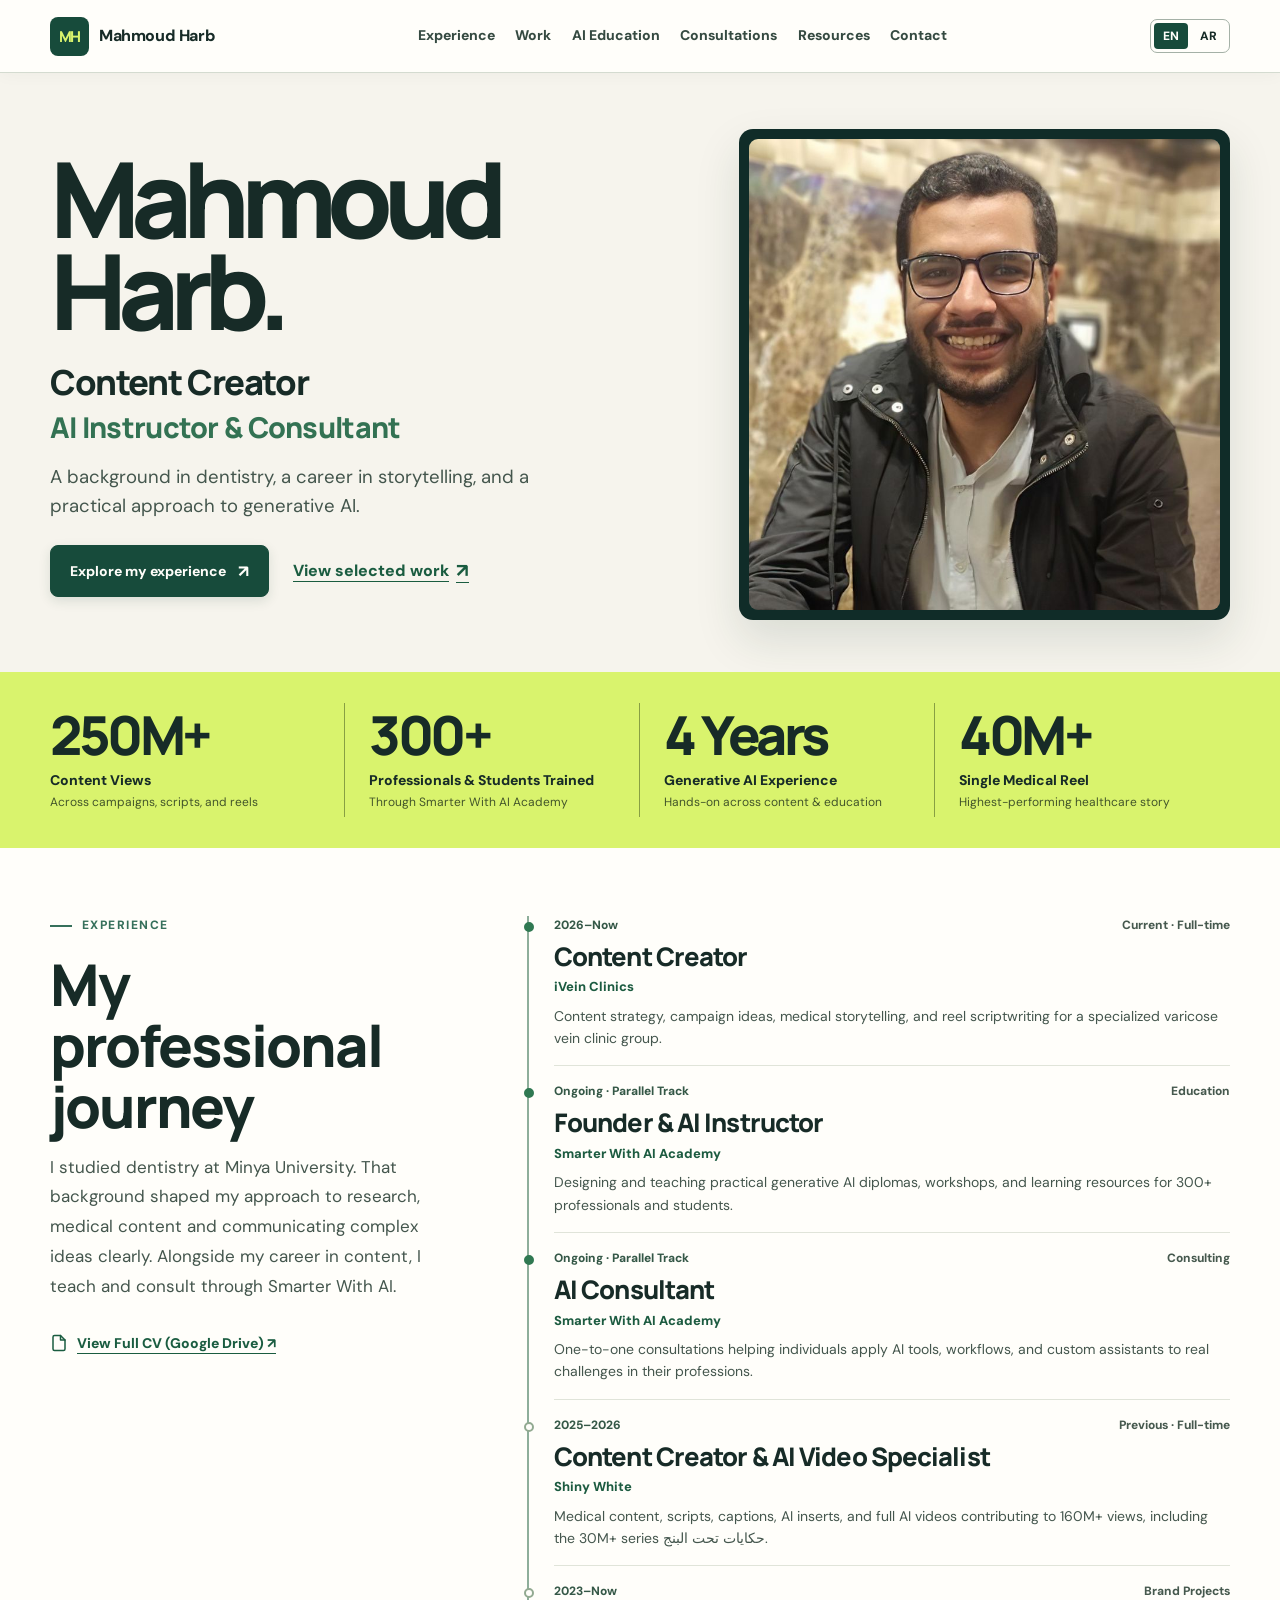
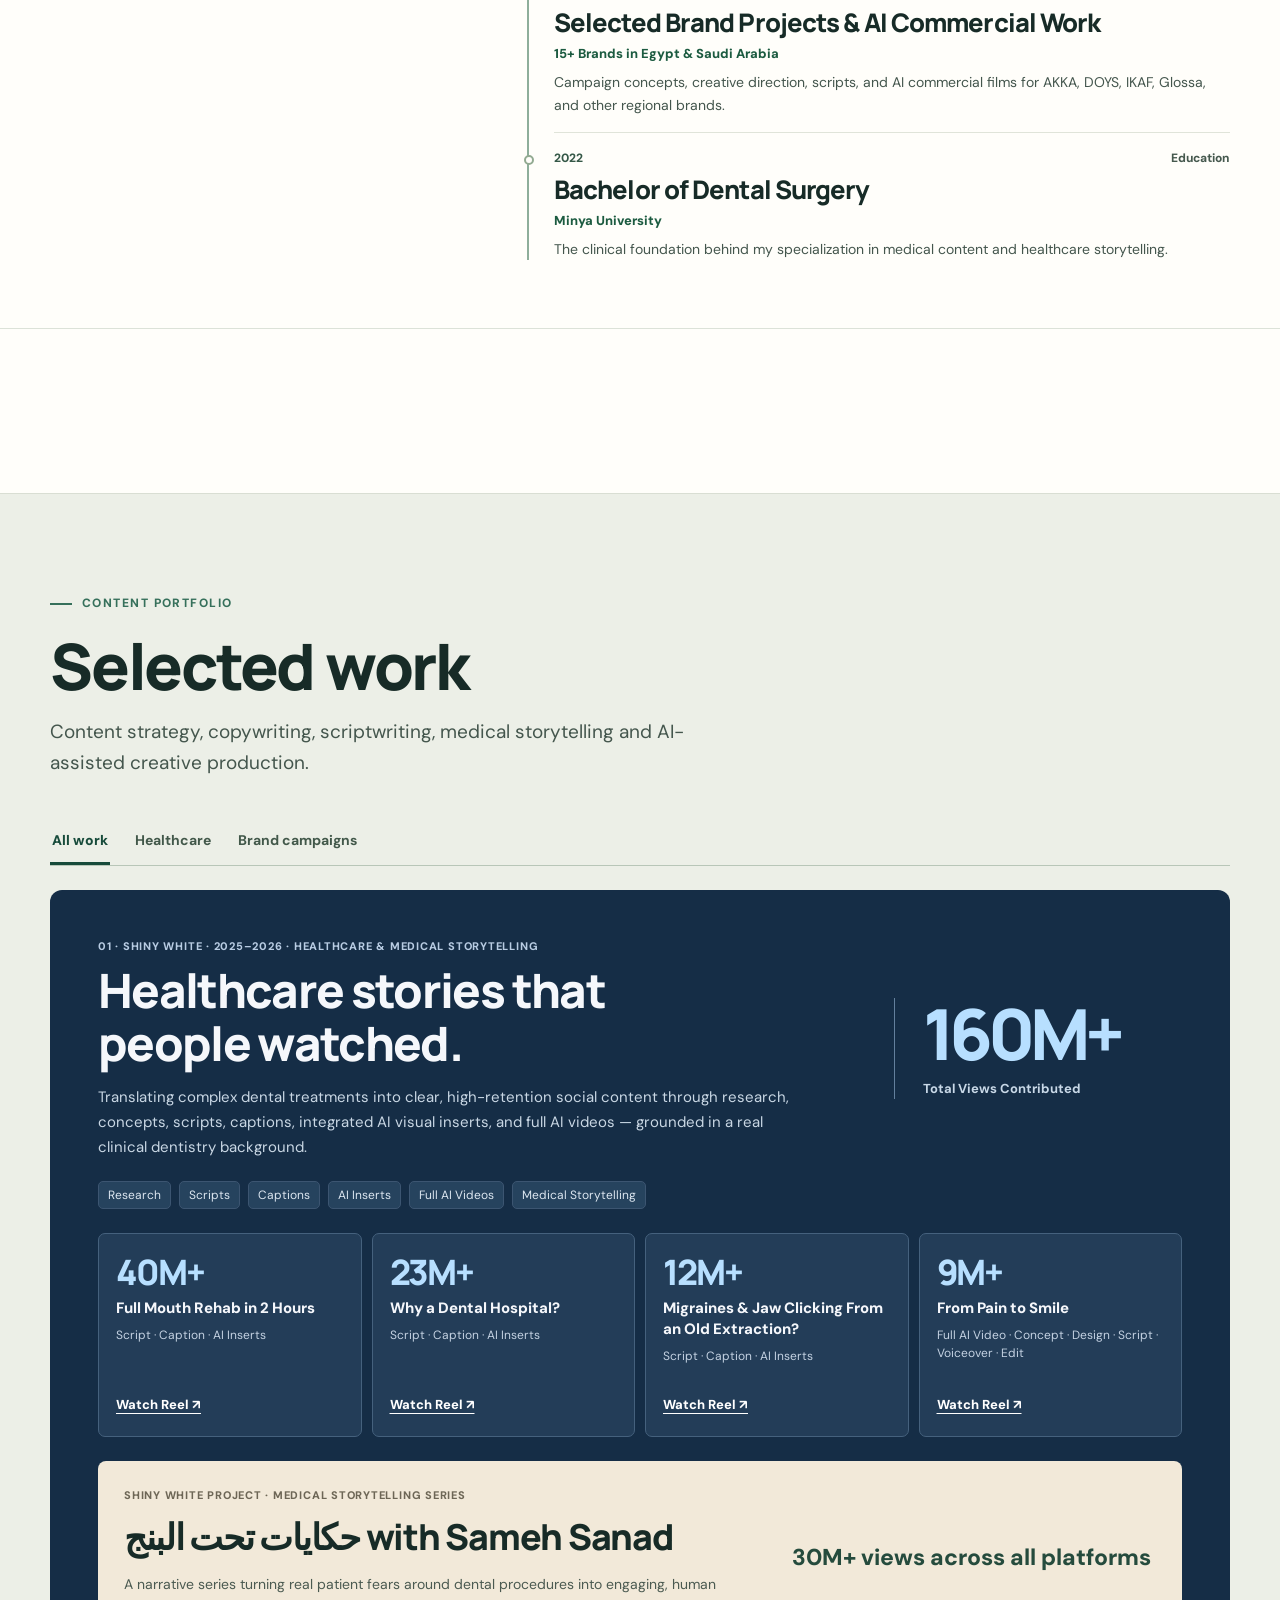
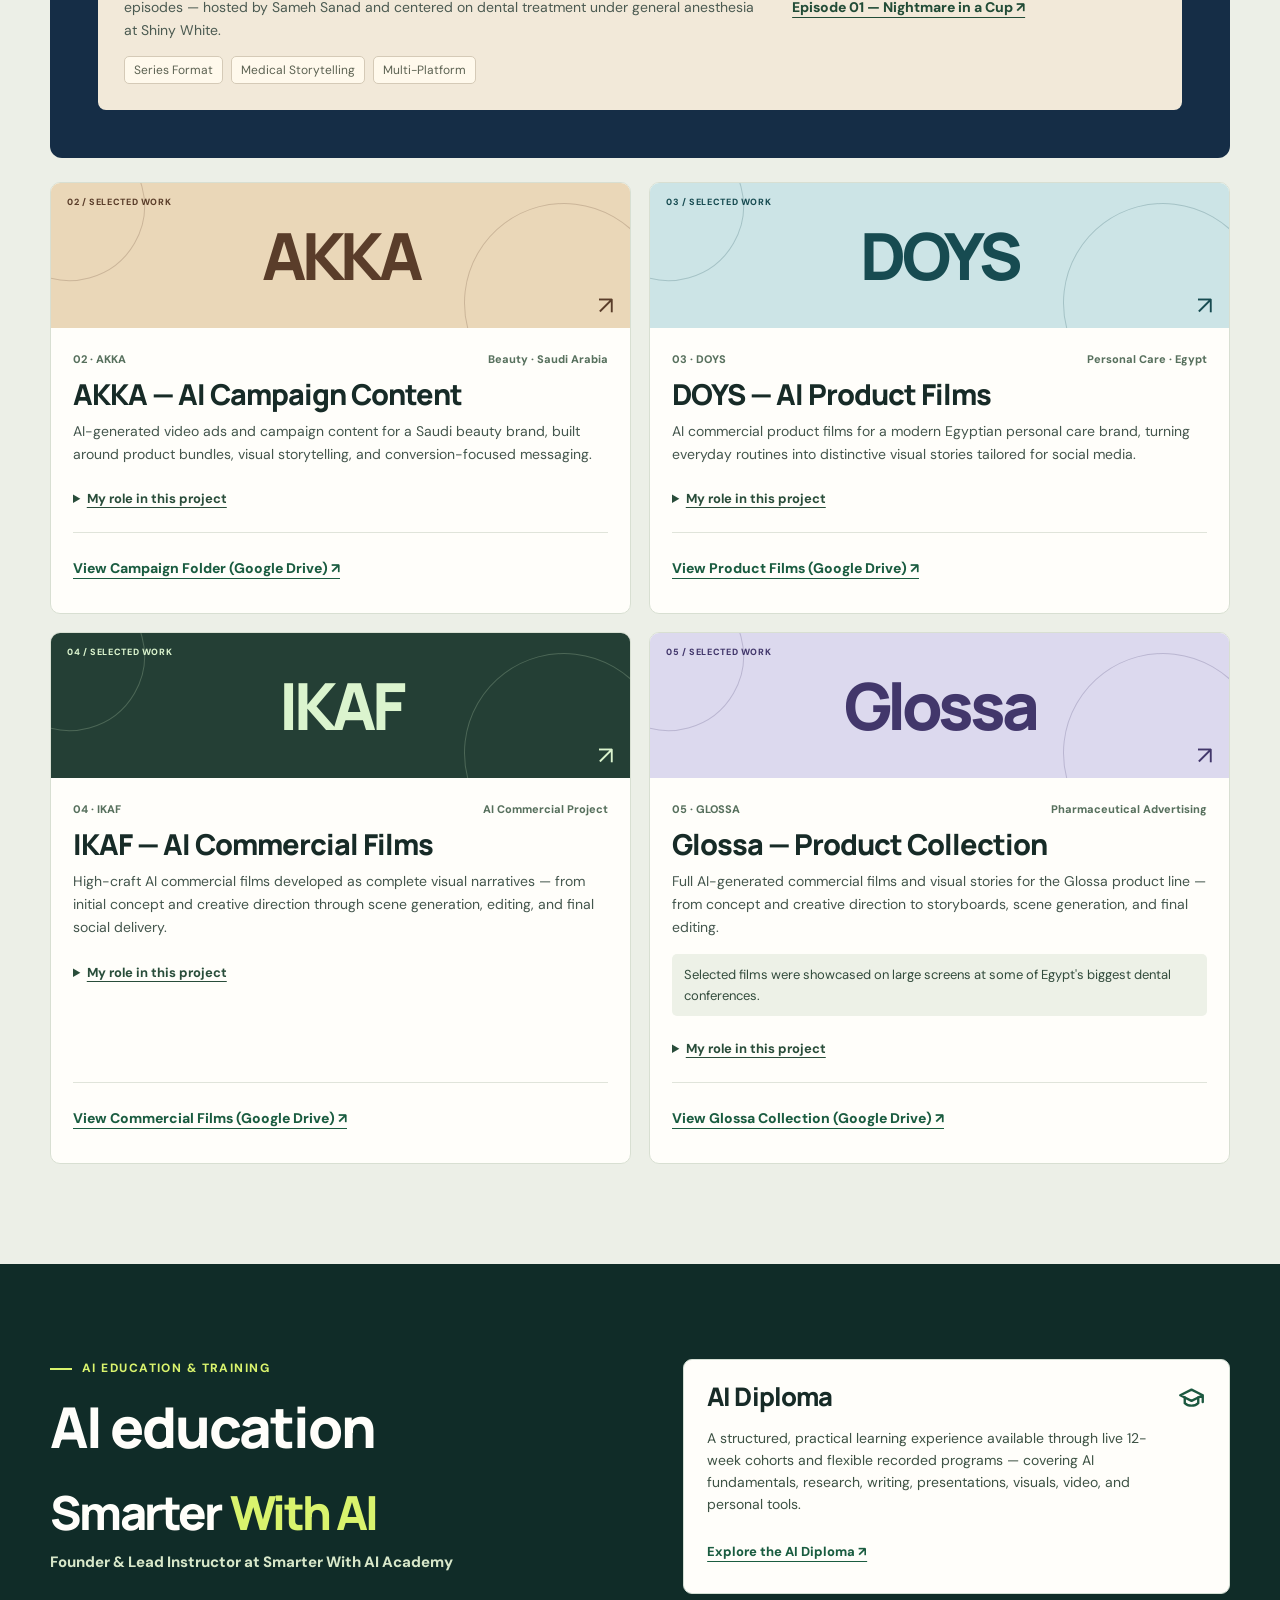
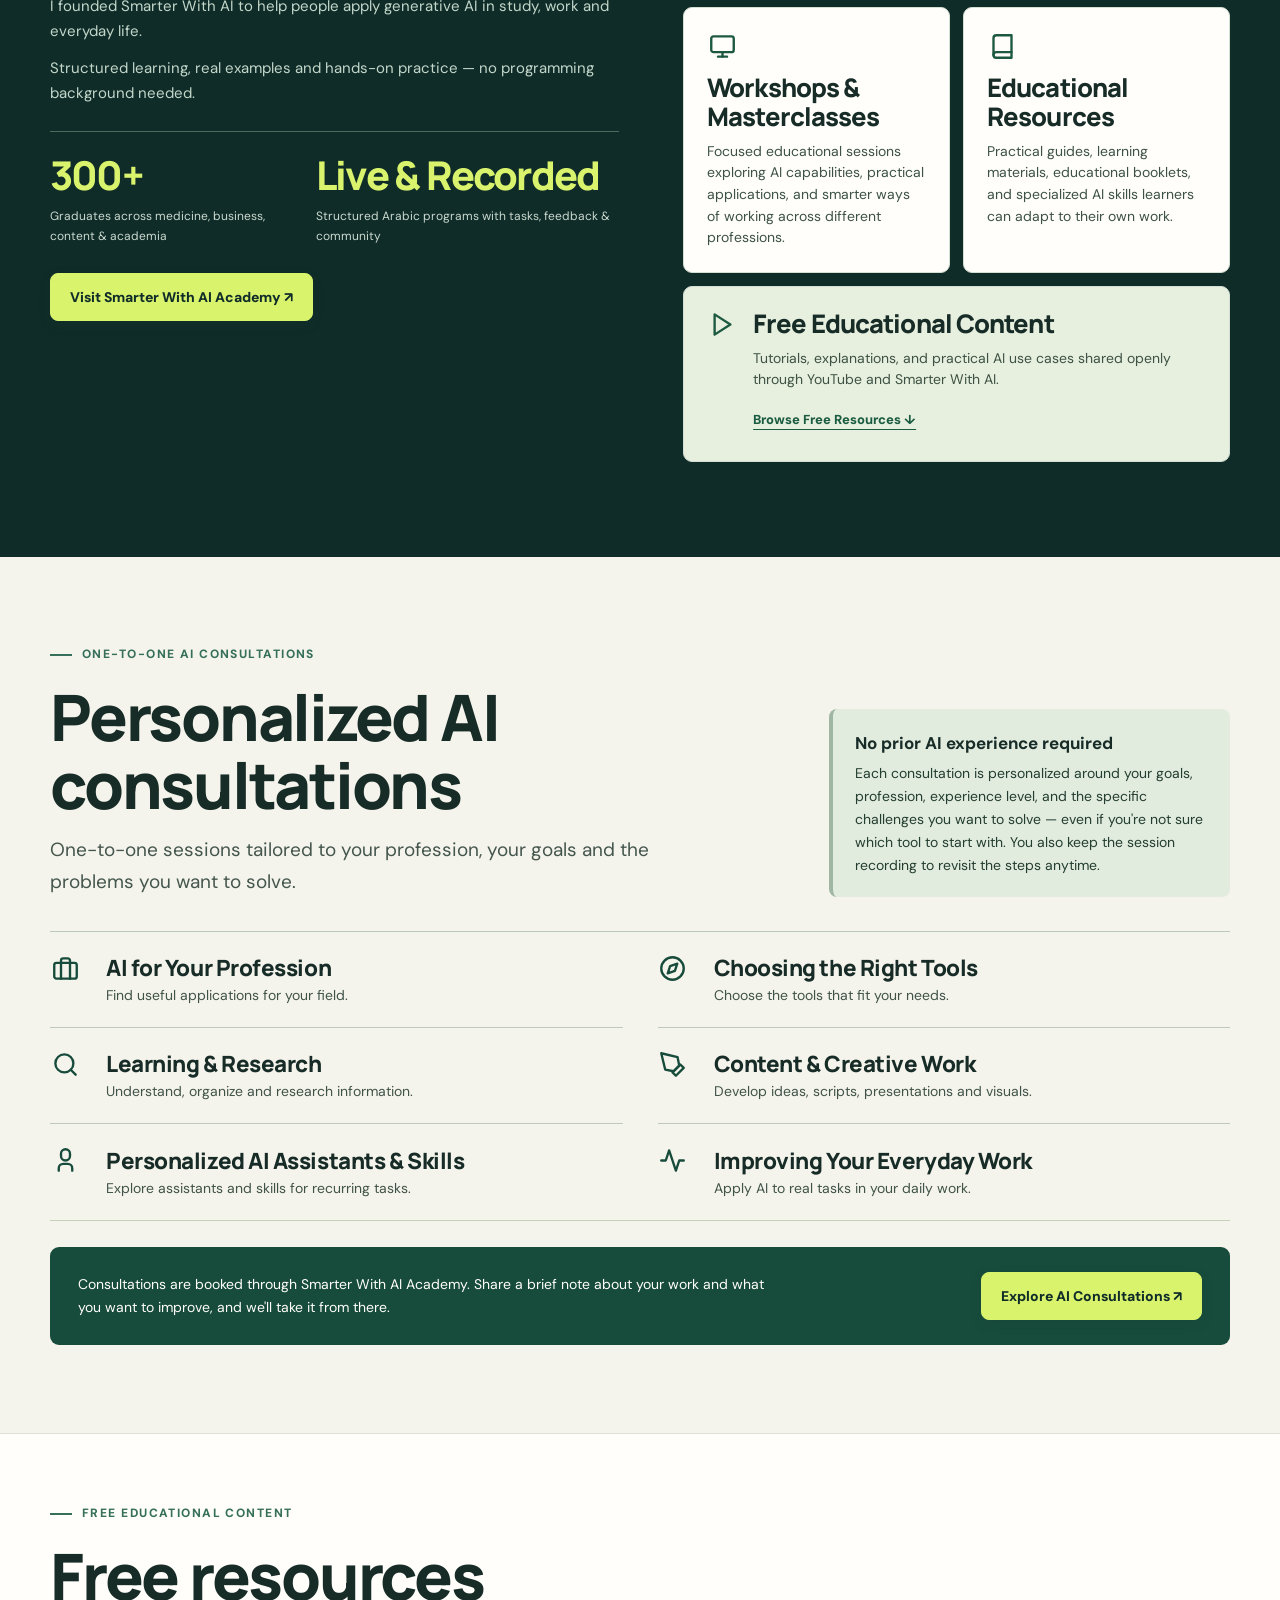
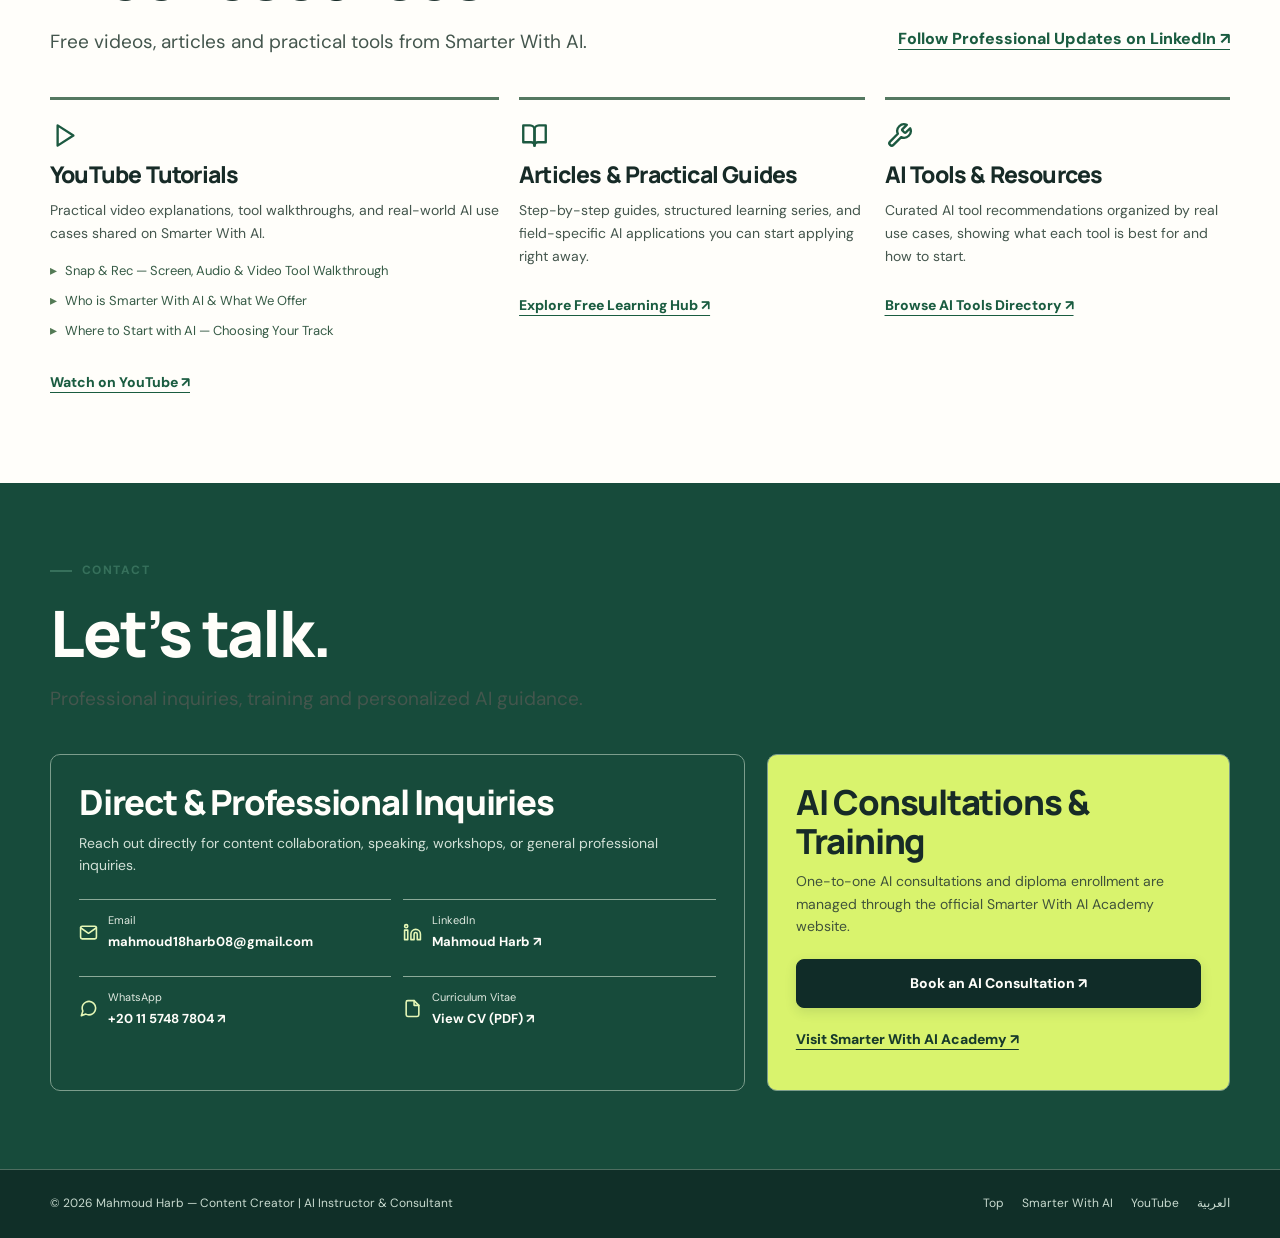
==== commit 3b9c075b: "Simplify portfolio journey, prioritize experience, remove redundant links and improve action contras" ====
--- a/index.html
+++ b/index.html
@@ -30,7 +30,7 @@
 <link href="https://fonts.googleapis.com" rel="preconnect"/>
 <link crossorigin="" href="https://fonts.gstatic.com" rel="preconnect"/>
 <link href="https://fonts.googleapis.com/css2?family=Cairo:wght@500;600;700;800&amp;family=DM+Sans:ital,opsz,wght@0,9..40,400;0,9..40,500;0,9..40,600;0,9..40,700;1,9..40,400&amp;family=Manrope:wght@600;700;800&amp;display=swap" rel="stylesheet"/>
-<link href="styles.css?v=editorial-2" rel="stylesheet"/>
+<link href="styles.css?v=ux-3" rel="stylesheet"/>
 <!-- Structured Data (Schema.org Person) -->
 <script type="application/ld+json">
 {
@@ -61,8 +61,7 @@
     "Practical AI Consulting"
   ],
   "sameAs": [
-    "https://www.linkedin.com/in/mahmoud-harb-ui1808ux/",
-    "https://linktr.ee/Mahmoud_harb18"
+    "https://www.linkedin.com/in/mahmoud-harb-ui1808ux/"
   ],
   "@reverse": {
     "founder": {
@@ -74,6 +73,7 @@
   "@id": "https://mahmoudtaru.github.io/MyPortfolio/#person"
 }
   </script>
+<noscript><style>.nav-links{display:flex!important;flex-wrap:wrap}.nav-inner{flex-wrap:wrap}.nav-toggle{display:none!important}.filter-bar{display:none}</style></noscript>
 </head>
 <body>
 <a class="skip-link" href="#main">Skip to content</a>
@@ -85,12 +85,11 @@
 <span>Mahmoud Harb</span>
 </a>
 <nav aria-label="Primary navigation" class="nav-links">
-
+<a href="#about">Experience</a>
 <a href="#work">Work</a>
-
 <a href="#education">AI Education</a>
 <a href="#consultations">Consultations</a>
-<a href="#about">About</a>
+<a href="#resources">Resources</a>
 <a href="#contact">Contact</a>
 </nav>
 <div class="nav-actions">
@@ -125,48 +124,24 @@
 </div>
 <nav aria-label="Mobile sections" class="mobile-drawer__links">
 <a href="#home">Home</a>
+<a href="#about">Experience</a>
 <a href="#work">Work</a>
-<a href="#expertise">Expertise</a>
 <a href="#education">AI Education</a>
 <a href="#consultations">Consultations</a>
-<a href="#about">About</a>
-<a href="#resources">Free Resources</a>
+<a href="#resources">Resources</a>
 <a href="#contact">Contact</a>
 </nav>
-<div class="mobile-drawer__footer">
-<a class="btn btn--primary" href="https://smarterwithaiacademy.com/consultation" rel="noopener noreferrer" target="_blank">
-        Book a Consultation
-      </a>
-<a class="btn btn--secondary" data-lang-switch="ar" href="ar/" lang="ar">
-        النسخة العربية (AR)
-      </a>
-</div>
+
 </aside>
 <main id="main">
 <!-- 1. Hero Section -->
 <section class="hero" id="home">
 <div class="container hero-grid">
 <div class="hero-content">
-<p class="eyebrow">CREATIVE WORK. PRACTICAL AI.</p>
 <h1 class="hero-title">Mahmoud<br/> Harb.</h1><p class="hero-profession">Content Creator<span>AI Instructor &amp; Consultant</span></p>
-<p class="hero-desc">I turn complex ideas into content people connect with. I also help people use generative AI in their work and learning.</p>
-<div class="role-line"><span class="status-dot"></span>Content Creator at iVein Clinics</div><div class="role-line"><span class="status-dot secondary"></span>Founder of Smarter With AI Academy</div>
-<div class="hero-actions">
-<a class="btn btn--primary" href="#work">
-<span>Explore My Work</span>
-<svg aria-hidden="true" class="icon icon--sm" fill="none" stroke="currentColor" stroke-linecap="round" stroke-linejoin="round" stroke-width="2.2" viewbox="0 0 24 24">
-<path d="M5 12h14M13 5l7 7-7 7"></path>
-</svg>
-</a>
-<a class="btn btn--secondary" href="#consultations">
-<span>AI Consultations</span>
-</a>
-</div>
-<div class="hero-sub-link">
-<a class="text-link" href="https://smarterwithaiacademy.com/" rel="noopener noreferrer" target="_blank">
-<span>Explore Smarter With AI ↗</span>
-</a>
-</div>
+<p class="hero-desc">A background in dentistry, a career in storytelling, and a practical approach to generative AI.</p>
+
+<div class="hero-actions"><a class="btn btn--primary" href="#about">Explore my experience <span aria-hidden="true" class="direction-arrow">↗</span></a><a class="text-link hero-work-link" href="#work">View selected work <span aria-hidden="true" class="direction-arrow">↗</span></a></div>
 </div>
 <div class="hero-visual">
 <div class="portrait-frame">
@@ -178,7 +153,7 @@
 <div class="portrait-fallback__role">Content Creator | AI Instructor &amp; Consultant</div>
 </div>
 </div>
-<div class="portrait-caption"><span>CONTENT · EDUCATION · CONSULTING</span><span aria-hidden="true">✳</span></div>
+
 </div>
 </div>
 </div>
@@ -211,61 +186,79 @@
 </div>
 </section>
 <!-- 3. Areas of Expertise -->
-<section class="section" id="expertise">
-<div aria-hidden="true" id="services"></div>
-<div class="container">
-<div class="section-header reveal">
-<p class="eyebrow">AREAS OF EXPERTISE</p>
-<h2 class="section-title">What I do.</h2>
-<p class="section-lead">Content is my profession. AI education and consulting are how I share what I know.</p>
-</div>
-<div class="expertise-grid">
-<!-- Area 01 -->
-<article class="expertise-card expertise-card--primary reveal"><span aria-hidden="true" class="path-index">01</span>
-
-<h3>Content Creation</h3>
-<p class="expertise-desc">Strategy, writing, storytelling and AI-assisted creative production.</p>
-
-<details class="expertise-details"><summary>Explore expertise</summary><ul class="expertise-list">
-<li>Content Strategy &amp; Planning</li>
-<li>Content Writing &amp; Copywriting</li>
-<li>Scriptwriting &amp; Storytelling</li>
-<li>Medical &amp; Healthcare Content</li>
-<li>Creative Campaigns</li>
-<li>AI-Assisted Content Production</li>
-<li>AI Commercial Video Production</li>
-</ul></details><a class="path-link" href="#work">See selected work ↗</a></article>
-<!-- Area 02 -->
-<article class="expertise-card reveal"><span aria-hidden="true" class="path-index">02</span>
-
-<h3>AI Education &amp; Training</h3>
-<p class="expertise-desc">Practical courses, masterclasses and learning resources.</p>
-
-<details class="expertise-details"><summary>Explore expertise</summary><ul class="expertise-list">
-<li>Practical Generative AI Training</li>
-<li>AI Diploma (Live &amp; Recorded)</li>
-<li>Workshops &amp; Masterclasses</li>
-<li>Educational Content</li>
-<li>Learning Materials &amp; Resources</li>
-</ul></details><a class="path-link" href="#education">Explore the academy ↗</a></article>
-<!-- Area 03 -->
-<article class="expertise-card reveal"><span aria-hidden="true" class="path-index">03</span>
-
-<h3>AI Consulting</h3>
-<p class="expertise-desc">Personal guidance to apply AI in your own profession.</p>
-
-<details class="expertise-details"><summary>Explore expertise</summary><ul class="expertise-list">
-<li>AI for Your Profession</li>
-<li>Personalized AI Guidance</li>
-<li>Choosing the Right AI Tools</li>
-<li>Practical AI Applications</li>
-<li>Improving Everyday Workflows</li>
-<li>Solving Real Challenges with AI</li>
-<li>Personalized AI Assistants &amp; Skills (where relevant)</li>
-</ul></details><a class="path-link" href="#consultations">Explore consultations ↗</a></article>
+<section class="section" id="about">
+<div class="container about-grid">
+<div class="reveal">
+<p class="eyebrow">EXPERIENCE</p>
+<h2 class="section-title">My professional journey</h2>
+<div class="about-story"><p>I studied dentistry at Minya University. That background shaped my approach to research, medical content and communicating complex ideas clearly. Alongside my career in content, I teach and consult through Smarter With AI.</p></div>
+<a class="text-link secondary-action" href="https://drive.google.com/file/d/1P5O25Xbf8nx5w7szlgCJNz-SjJ8fEfJl/view?usp=sharing" rel="noopener noreferrer" target="_blank">
+<svg aria-hidden="true" class="icon icon--sm" fill="none" stroke="currentColor" stroke-linecap="round" stroke-linejoin="round" stroke-width="2" viewbox="0 0 24 24">
+<path d="M14 2H6a2 2 0 0 0-2 2v16a2 2 0 0 0 2 2h12a2 2 0 0 0 2-2V8z"></path>
+<polyline points="14 2 14 8 20 8"></polyline>
+</svg>
+<span>View Full CV (Google Drive) ↗</span>
+</a>
+</div>
+<div aria-label="Career timeline" class="timeline reveal">
+<article class="timeline-item timeline-item--current">
+<div class="timeline-top">
+<span class="timeline-date">2026–Now</span>
+<span class="timeline-type">Current · Full-time</span>
+</div>
+<h3>Content Creator</h3>
+<div class="timeline-org">iVein Clinics</div>
+<p>Content strategy, campaign ideas, medical storytelling, and reel scriptwriting for a specialized varicose vein clinic group.</p>
+</article>
+<article class="timeline-item timeline-item--current">
+<div class="timeline-top">
+<span class="timeline-date">Ongoing · Parallel Track</span>
+<span class="timeline-type">Education</span>
+</div>
+<h3>Founder &amp; AI Instructor</h3>
+<div class="timeline-org">Smarter With AI Academy</div>
+<p>Designing and teaching practical generative AI diplomas, workshops, and learning resources for 300+ professionals and students.</p>
+</article>
+<article class="timeline-item timeline-item--current">
+<div class="timeline-top">
+<span class="timeline-date">Ongoing · Parallel Track</span>
+<span class="timeline-type">Consulting</span>
+</div>
+<h3>AI Consultant</h3>
+<div class="timeline-org">Smarter With AI Academy</div>
+<p>One-to-one consultations helping individuals apply AI tools, workflows, and custom assistants to real challenges in their professions.</p>
+</article>
+<article class="timeline-item">
+<div class="timeline-top">
+<span class="timeline-date">2025–2026</span>
+<span class="timeline-type">Previous · Full-time</span>
+</div>
+<h3>Content Creator &amp; AI Video Specialist</h3>
+<div class="timeline-org">Shiny White</div>
+<p>Medical content, scripts, captions, AI inserts, and full AI videos contributing to 160M+ views, including the 30M+ series <span class="ar-inline" lang="ar">حكايات تحت البنج</span>.</p>
+</article>
+<article class="timeline-item">
+<div class="timeline-top">
+<span class="timeline-date">2023–Now</span>
+<span class="timeline-type">Brand Projects</span>
+</div>
+<h3>Selected Brand Projects &amp; AI Commercial Work</h3>
+<div class="timeline-org">15+ Brands in Egypt &amp; Saudi Arabia</div>
+<p>Campaign concepts, creative direction, scripts, and AI commercial films for AKKA, DOYS, IKAF, Glossa, and other regional brands.</p>
+</article>
+<article class="timeline-item">
+<div class="timeline-top">
+<span class="timeline-date">2022</span>
+<span class="timeline-type">Education</span>
+</div>
+<h3>Bachelor of Dental Surgery</h3>
+<div class="timeline-org">Minya University</div>
+<p>The clinical foundation behind my specialization in medical content and healthcare storytelling.</p>
+</article>
 </div>
 </div>
 </section>
+<div id="expertise" class="legacy-anchor-static" aria-hidden="true"></div><div id="services" class="legacy-anchor-static" aria-hidden="true"></div>
 <!-- 4. Content Portfolio -->
 <section class="section section--alt" id="work">
 <div aria-hidden="true" id="projects"></div>
@@ -273,38 +266,20 @@
 <div class="section-header section-header--split reveal">
 <div>
 <p class="eyebrow">CONTENT PORTFOLIO</p>
-<h2 class="section-title">Work with impact.</h2>
-<p class="section-lead">Selected work in healthcare, storytelling and creative campaigns.</p>
+<h2 class="section-title">Selected work</h2>
+<p class="section-lead">Content strategy, copywriting, scriptwriting, medical storytelling and AI-assisted creative production.</p>
 </div>
 </div>
 <!-- Simple Category Filter -->
 <div aria-label="Filter projects by category" class="filter-bar" role="group">
-<button aria-pressed="true" class="filter-btn is-active" data-filter="all" type="button">All Work</button>
-<button aria-pressed="false" class="filter-btn" data-filter="strategy" type="button">Content Strategy &amp; Writing</button>
-<button aria-pressed="false" class="filter-btn" data-filter="medical" type="button">Medical Storytelling</button>
-<button aria-pressed="false" class="filter-btn" data-filter="commercials" type="button">AI Commercials</button>
-<button aria-pressed="false" class="filter-btn" data-filter="campaigns" type="button">Creative Campaigns</button>
+<button aria-pressed="true" class="filter-btn is-active" data-filter="all" type="button">All work</button>
+<button aria-pressed="false" class="filter-btn" data-filter="medical" type="button">Healthcare</button>
+<button aria-pressed="false" class="filter-btn" data-filter="brand" type="button">Brand campaigns</button>
 </div>
 <!-- Current Role Spotlight: iVein Clinics -->
-<article class="role-spotlight reveal" data-categories="strategy medical campaigns">
-<div>
-<span class="status-pill">Current Role · 2026–Now · Full-time</span>
-<h3>Content Creator — iVein Clinics</h3>
-<p>
-              Developing patient-centered medical content, creative campaign concepts, and high-clarity reel scripts for a specialized varicose vein clinic group — translating clinical expertise into accessible healthcare storytelling.
-            </p>
-</div>
-<div aria-label="Focus areas at iVein Clinics" class="tag-cloud">
-<span class="tag tag--accent">Content Strategy &amp; Planning</span>
-<span class="tag tag--accent">Medical Content</span>
-<span class="tag">Campaign Ideas</span>
-<span class="tag">Reel Scriptwriting</span>
-<span class="tag">Patient Education</span>
-<span class="tag">Healthcare Storytelling</span>
-</div>
-</article>
+
 <!-- 01 · Shiny White (Flagship Case Study) -->
-<article class="case-feature reveal" data-categories="strategy medical commercials campaigns">
+<article class="case-feature reveal" data-categories="medical">
 <div class="case-header">
 <div>
 <p class="case-meta">01 · SHINY WHITE · 2025–2026 · HEALTHCARE &amp; MEDICAL STORYTELLING</p>
@@ -371,7 +346,7 @@
 </div>
 <div class="series-band__actions">
 <span class="series-stat">30M+ views across all platforms</span>
-<a class="btn btn--secondary" href="https://www.instagram.com/reel/DdPXJDYk1cg/" rel="noopener noreferrer" target="_blank">
+<a class="text-link secondary-action" href="https://www.instagram.com/reel/DdPXJDYk1cg/" rel="noopener noreferrer" target="_blank">
 <span>Episode 01 — Nightmare in a Cup ↗</span>
 </a>
 </div>
@@ -380,7 +355,7 @@
 <!-- 02–05 Brand & AI Commercial Projects -->
 <div class="projects-grid">
 <!-- 02 · AKKA -->
-<article class="project-card reveal" data-categories="commercials campaigns strategy"><div aria-hidden="true" class="project-cover cover-0"><span class="cover-number">02 / SELECTED WORK</span><strong>AKKA</strong><span class="cover-arrow">↗</span></div>
+<article class="project-card reveal" data-categories="brand"><div aria-hidden="true" class="project-cover cover-0"><span class="cover-number">02 / SELECTED WORK</span><strong>AKKA</strong><span class="cover-arrow">↗</span></div>
 <div class="project-card__head">
 <span class="project-card__index">02 · AKKA</span>
 <span class="project-card__cat">Beauty · Saudi Arabia</span>
@@ -404,7 +379,7 @@
 </div>
 </article>
 <!-- 03 · DOYS -->
-<article class="project-card reveal" data-categories="commercials campaigns"><div aria-hidden="true" class="project-cover cover-1"><span class="cover-number">03 / SELECTED WORK</span><strong>DOYS</strong><span class="cover-arrow">↗</span></div>
+<article class="project-card reveal" data-categories="brand"><div aria-hidden="true" class="project-cover cover-1"><span class="cover-number">03 / SELECTED WORK</span><strong>DOYS</strong><span class="cover-arrow">↗</span></div>
 <div class="project-card__head">
 <span class="project-card__index">03 · DOYS</span>
 <span class="project-card__cat">Personal Care · Egypt</span>
@@ -427,7 +402,7 @@
 </div>
 </article>
 <!-- 04 · IKAF -->
-<article class="project-card reveal" data-categories="commercials campaigns"><div aria-hidden="true" class="project-cover cover-2"><span class="cover-number">04 / SELECTED WORK</span><strong>IKAF</strong><span class="cover-arrow">↗</span></div>
+<article class="project-card reveal" data-categories="brand"><div aria-hidden="true" class="project-cover cover-2"><span class="cover-number">04 / SELECTED WORK</span><strong>IKAF</strong><span class="cover-arrow">↗</span></div>
 <div class="project-card__head">
 <span class="project-card__index">04 · IKAF</span>
 <span class="project-card__cat">AI Commercial Project</span>
@@ -450,7 +425,7 @@
 </div>
 </article>
 <!-- 05 · Glossa -->
-<article class="project-card reveal" data-categories="commercials medical campaigns"><div aria-hidden="true" class="project-cover cover-3"><span class="cover-number">05 / SELECTED WORK</span><strong>Glossa</strong><span class="cover-arrow">↗</span></div>
+<article class="project-card reveal" data-categories="brand medical"><div aria-hidden="true" class="project-cover cover-3"><span class="cover-number">05 / SELECTED WORK</span><strong>Glossa</strong><span class="cover-arrow">↗</span></div>
 <div class="project-card__head">
 <span class="project-card__index">05 · GLOSSA</span>
 <span class="project-card__cat">Pharmaceutical Advertising</span>
@@ -483,7 +458,7 @@
 <div class="container edu-layout">
 <div class="reveal">
 <p class="eyebrow">AI EDUCATION &amp; TRAINING</p>
-<h2 class="section-title">Learn AI by doing.</h2>
+<h2 class="section-title">AI education</h2>
 <div aria-label="Smarter With AI" class="academy-wordmark">Smarter<span>With AI</span></div><p class="edu-subtitle">Founder &amp; Lead Instructor at Smarter With AI Academy</p>
 <div class="edu-body">
 <p>I founded Smarter With AI to help people apply generative AI in study, work and everyday life.</p>
@@ -567,7 +542,7 @@
 <div class="consult-intro reveal">
 <div>
 <p class="eyebrow">ONE-TO-ONE AI CONSULTATIONS</p>
-<h2 class="section-title">AI, for your work.</h2>
+<h2 class="section-title">Personalized AI consultations</h2>
 <p class="section-lead">One-to-one sessions tailored to your profession, your goals and the problems you want to solve.</p>
 </div>
 <div class="consult-clarity">
@@ -650,90 +625,14 @@
 </div>
 </section>
 <!-- 7. About Me & Career Journey -->
-<section class="section" id="about">
-<div class="container about-grid">
-<div class="reveal">
-<p class="eyebrow">ABOUT ME &amp; CAREER JOURNEY</p>
-<h2 class="section-title">The person behind the work.</h2>
-<div class="about-story">
-<p>Dentistry taught me to think critically, understand detail and communicate complex ideas clearly.</p>
-<p>I brought that foundation into content creation — from research and storytelling to campaigns and AI-assisted creative production.</p>
-<p>Alongside my professional work, I teach and consult through Smarter With AI Academy.</p>
-
-</div>
-<a class="btn btn--secondary" href="https://drive.google.com/file/d/1P5O25Xbf8nx5w7szlgCJNz-SjJ8fEfJl/view?usp=sharing" rel="noopener noreferrer" target="_blank">
-<svg aria-hidden="true" class="icon icon--sm" fill="none" stroke="currentColor" stroke-linecap="round" stroke-linejoin="round" stroke-width="2" viewbox="0 0 24 24">
-<path d="M14 2H6a2 2 0 0 0-2 2v16a2 2 0 0 0 2 2h12a2 2 0 0 0 2-2V8z"></path>
-<polyline points="14 2 14 8 20 8"></polyline>
-</svg>
-<span>View Full CV (Google Drive) ↗</span>
-</a>
-</div>
-<div aria-label="Career timeline" class="timeline reveal">
-<article class="timeline-item timeline-item--current">
-<div class="timeline-top">
-<span class="timeline-date">2026–Now</span>
-<span class="timeline-type">Current · Full-time</span>
-</div>
-<h3>Content Creator</h3>
-<div class="timeline-org">iVein Clinics</div>
-<p>Content strategy, campaign ideas, medical storytelling, and reel scriptwriting for a specialized varicose vein clinic group.</p>
-</article>
-<article class="timeline-item timeline-item--current">
-<div class="timeline-top">
-<span class="timeline-date">Ongoing · Parallel Track</span>
-<span class="timeline-type">Education</span>
-</div>
-<h3>Founder &amp; AI Instructor</h3>
-<div class="timeline-org">Smarter With AI Academy</div>
-<p>Designing and teaching practical generative AI diplomas, workshops, and learning resources for 300+ professionals and students.</p>
-</article>
-<article class="timeline-item timeline-item--current">
-<div class="timeline-top">
-<span class="timeline-date">Ongoing · Parallel Track</span>
-<span class="timeline-type">Consulting</span>
-</div>
-<h3>AI Consultant</h3>
-<div class="timeline-org">Smarter With AI Academy</div>
-<p>One-to-one consultations helping individuals apply AI tools, workflows, and custom assistants to real challenges in their professions.</p>
-</article>
-<article class="timeline-item">
-<div class="timeline-top">
-<span class="timeline-date">2025–2026</span>
-<span class="timeline-type">Previous · Full-time</span>
-</div>
-<h3>Content Creator &amp; AI Video Specialist</h3>
-<div class="timeline-org">Shiny White</div>
-<p>Medical content, scripts, captions, AI inserts, and full AI videos contributing to 160M+ views, including the 30M+ series <span class="ar-inline" lang="ar">حكايات تحت البنج</span>.</p>
-</article>
-<article class="timeline-item">
-<div class="timeline-top">
-<span class="timeline-date">2023–Now</span>
-<span class="timeline-type">Brand Projects</span>
-</div>
-<h3>Selected Brand Projects &amp; AI Commercial Work</h3>
-<div class="timeline-org">15+ Brands in Egypt &amp; Saudi Arabia</div>
-<p>Campaign concepts, creative direction, scripts, and AI commercial films for AKKA, DOYS, IKAF, Glossa, and other regional brands.</p>
-</article>
-<article class="timeline-item">
-<div class="timeline-top">
-<span class="timeline-date">2022</span>
-<span class="timeline-type">Education</span>
-</div>
-<h3>Bachelor of Dental Surgery</h3>
-<div class="timeline-org">Minya University</div>
-<p>The clinical foundation behind my specialization in medical content and healthcare storytelling.</p>
-</article>
-</div>
-</div>
-</section>
+
 <!-- 8. Free Educational Content -->
 <section class="section section--alt" id="resources">
 <div class="container">
 <div class="section-header section-header--split reveal">
 <div>
 <p class="eyebrow">FREE EDUCATIONAL CONTENT</p>
-<h2 class="section-title">Keep learning.</h2>
+<h2 class="section-title">Free resources</h2>
 <p class="section-lead">Free videos, articles and practical tools from Smarter With AI.</p>
 </div>
 <a class="text-link" href="https://www.linkedin.com/in/mahmoud-harb-ui1808ux/" rel="noopener noreferrer" target="_blank">
@@ -878,12 +777,10 @@
 <a class="btn btn--primary" href="https://smarterwithaiacademy.com/consultation" rel="noopener noreferrer" target="_blank">
 <span>Book an AI Consultation ↗</span>
 </a>
-<a class="btn btn--secondary" href="https://smarterwithaiacademy.com/" rel="noopener noreferrer" target="_blank">
+<a class="text-link secondary-action" href="https://smarterwithaiacademy.com/" rel="noopener noreferrer" target="_blank">
 <span>Visit Smarter With AI Academy ↗</span>
 </a>
-<a class="text-link" href="https://linktr.ee/Mahmoud_harb18" rel="noopener noreferrer" target="_blank">
-<span>All Links (Linktree) ↗</span>
-</a>
+
 </div>
 </div>
 </div>
@@ -901,6 +798,6 @@
 </div>
 </div>
 </footer>
-<script defer="" src="script.js?v=editorial-2"></script>
+<script defer="" src="script.js?v=ux-3"></script>
 </body>
 </html>
--- a/styles.css
+++ b/styles.css
@@ -28,3 +28,17 @@
 @media(max-width:820px){:root{--nav-h:66px}.container{width:calc(100% - 40px)}.nav-links{display:none}.nav-toggle{display:inline-flex}.hero{padding:47px 0 40px}.hero-grid{grid-template-columns:1fr 1fr;gap:24px}.hero-title{font-size:clamp(50px,9vw,75px);margin-bottom:20px}.hero-profession{font-size:24px}.hero-desc{font-size:15px}.hero .eyebrow{font-size:10px;margin-bottom:14px}.portrait-frame{padding:9px}.impact-grid{grid-template-columns:repeat(2,minmax(0,1fr));gap:20px 0}.impact-item{border-inline-end:0;padding:0 18px}.impact-item:nth-child(odd){padding-inline-start:0;border-inline-end:1px solid #889f43}.impact-item:nth-child(even){padding-inline-end:0}.impact-num{font-size:48px}.impact-band{padding:24px 0}.expertise-grid{grid-template-columns:repeat(2,minmax(0,1fr));gap:13px}.expertise-card--primary{grid-column:1/-1;min-height:0}.expertise-card{min-height:225px}.role-spotlight{grid-template-columns:1fr;gap:17px}.case-header{gap:25px}.series-band{grid-template-columns:1fr;gap:17px}.series-band__actions{display:flex;align-items:center;justify-content:space-between;flex-wrap:wrap}.edu-layout{grid-template-columns:1fr;gap:30px}.edu-pillars{grid-template-columns:repeat(2,minmax(0,1fr))}.consult-intro{grid-template-columns:1fr;gap:18px}.consult-cta-bar{align-items:start}.consult-cta-actions{flex:0 0 auto;max-width:50%}.about-grid{grid-template-columns:1fr;gap:35px}.resources-grid{grid-template-columns:1fr 1fr}.resource-card:first-child{grid-column:1/-1}.section-header--split{display:grid;gap:14px}.contact-grid{grid-template-columns:1fr}.contact-links{grid-template-columns:repeat(2,minmax(0,1fr))}.footer-inner{flex-direction:column;align-items:start;gap:10px}}
 @media(max-width:570px){:root{--nav-h:62px}.container{width:calc(100% - 34px)}.brand{font-size:13px;gap:8px}.brand-mark{width:33px;height:33px;font-size:13px}.nav-inner{gap:8px}.nav-actions{gap:7px}.nav-toggle{width:38px;height:38px}.lang-switch{padding:2px;gap:1px}.lang-switch__item{padding:5px 6px;font-size:11px}.hero{padding:34px 0 30px}.hero-grid{grid-template-columns:1fr;gap:24px}.hero-title{font-size:clamp(58px,15.5vw,89px);line-height:.9;letter-spacing:-.075em;margin-bottom:18px}.hero-title br{display:none}html[dir=ltr] .hero-title br::after{content:' '}html[dir=rtl] .hero-title{font-size:clamp(45px,12vw,72px);line-height:1.25}.hero-profession{font-size:clamp(22px,6.3vw,31px)}.hero-profession span{margin-top:4px}.hero-desc{margin:13px 0 16px;line-height:1.6}.hero-actions{margin:19px 0 12px;gap:8px}.btn{padding:11px 13px;min-height:45px;font-size:13px}.hero-visual{width:100%;max-width:410px;margin-inline:auto}.portrait-frame{border-radius:10px}.portrait-inner{aspect-ratio:1.1/1}.portrait-caption{padding-top:8px}.impact-num{font-size:41px}.impact-item{padding-inline:12px}.impact-label{font-size:12px}.impact-sub{font-size:11px}.section,#expertise,#education,#consultations,#resources,#contact{padding:51px 0}.section-header{margin-bottom:26px}.section-title,.edu-layout .section-title,.about-grid .section-title,.consult-intro .section-title{font-size:clamp(34px,9vw,48px)}.section-lead{font-size:15px;margin-top:11px}.eyebrow{font-size:10px;margin-bottom:12px}.expertise-grid{grid-template-columns:1fr}.expertise-card--primary{grid-column:auto}.expertise-card{min-height:0;padding:22px}.path-index{font-size:32px;margin-bottom:15px}.path-link{padding-top:11px}.filter-bar{gap:6px;margin-bottom:17px}.filter-btn{font-size:11px;padding:8px 10px}.role-spotlight{padding:20px;gap:12px;margin-bottom:15px}.case-feature{padding:20px;margin-bottom:16px}.case-header{grid-template-columns:1fr;gap:18px}.case-stat-box{padding-inline-start:15px}.case-stat-box__num{font-size:54px}.case-header h3{font-size:32px}.case-desc{font-size:14px}.reels-grid{gap:8px}.reel-card{padding:13px 11px;min-height:176px}.reel-card__views{font-size:30px}.reel-card__title{font-size:13px;overflow-wrap:anywhere}.reel-card__role{font-size:11px}.reel-card__cta{font-size:11px}.series-band{padding:18px;gap:14px;margin-top:18px}.series-band__actions{display:grid;justify-content:stretch}.series-stat{font-size:20px}.projects-grid{grid-template-columns:1fr;gap:14px}.project-card{padding:19px}.project-cover{height:122px;margin:-19px -19px 18px}.project-cover strong{font-size:55px}.edu-layout{gap:28px}.academy-wordmark{font-size:35px;margin-top:20px}.edu-proof-row{gap:14px}.edu-proof__val{font-size:30px}.edu-pillars{grid-template-columns:1fr;gap:10px}.pillar-card--featured,.pillar-card:last-child{grid-column:auto;display:block}.pillar-card{padding:19px}.pillar-card h3{font-size:23px}.consult-intro{gap:16px;margin-bottom:24px}.consult-clarity{font-size:13px;padding:16px 18px}.consult-grid{grid-template-columns:1fr;gap:0}.consult-card{min-height:0;padding:17px 0}.consult-card:nth-last-child(2){border-bottom:1px solid #c2d2b8}.consult-cta-bar{display:grid;gap:17px;padding:20px}.consult-cta-actions{max-width:none}.consult-cta-actions .btn{width:100%}.about-story{font-size:15px}.timeline{padding-inline-start:18px}.timeline-item::before{inset-inline-start:-24px}.resources-grid{grid-template-columns:1fr;gap:23px}.resource-card:first-child{grid-column:auto}.resource-card{padding-top:15px}.contact-panel{padding:20px}.contact-links{grid-template-columns:1fr;gap:12px}.footer-links{gap:13px;flex-shrink:1}}
 @media(prefers-reduced-motion:reduce){html{scroll-behavior:auto}*,*::before,*::after{animation-duration:.01ms!important;animation-delay:0ms!important;transition-duration:.01ms!important}.motion-ready .reveal.is-visible,.motion-ready .hero-content>*,.motion-ready .hero-visual{animation:none!important}.project-card:hover,.expertise-card:hover,.reel-card:hover,.btn:hover{transform:none}}
+
+/* UX v3: a single clear navigation system, editorial links, and contrast by surface. */
+:root{--muted:#44564d;--nav-h:72px;--forest:#174b3b;--deep:#102c28;--line:#c9d1c6}
+.site-header{background:#fffefa;border-color:#d4dbd0;box-shadow:0 2px 16px #172b2709}.nav-links{gap:clamp(12px,1.6vw,24px);font-weight:800}.nav-links a{min-height:44px;display:flex;align-items:center;position:relative;color:#354a41}.nav-links a.is-current{color:#164c37}.nav-links a::after{height:3px;bottom:12px}.nav-toggle{border-color:#6d8577;color:#153e31;min-height:44px;min-width:44px}.mobile-drawer__links a{padding:15px 0;color:#23483a}.mobile-drawer__links a.is-current{color:#125736;background:#e8efe6;padding-inline:12px;border-inline-start:3px solid #267451}.lang-switch{border-color:#a5b1a7}.lang-switch__item{min-width:30px;text-align:center}
+.hero{padding-block:56px 52px}.hero-title{margin-bottom:25px}.hero-desc{max-width:500px;line-height:1.55;margin:19px 0 24px}.hero-actions{align-items:center;gap:14px 24px;margin:0}.hero-work-link{min-height:44px}.portrait-frame{padding:10px}.portrait-inner{border-radius:9px}.legacy-anchor-static{height:0;scroll-margin-top:calc(var(--nav-h) + 12px)}
+.btn{border-radius:8px;min-height:48px}.btn--primary{background:#174b3b;color:#fffefa;border-color:#174b3b;box-shadow:0 4px 12px #163e3020}.btn--primary:hover{background:#226047;color:#fff}.text-link,.path-link{color:#1a5c40;text-decoration:underline;text-underline-offset:5px;text-decoration-thickness:1px;min-height:36px}.text-link:hover,.path-link:hover{color:#103b2a;text-decoration-thickness:2px}.secondary-action{font-size:14px;gap:9px;min-height:44px}.direction-arrow{font-size:1.2em}.text-link:focus-visible,.btn:focus-visible,.filter-btn:focus-visible,.nav-links a:focus-visible{outline:3px solid #20774d;outline-offset:4px}
+#about{background:#fffefa;padding-block:68px;border-bottom:1px solid #dce2d8}.about-grid{grid-template-columns:minmax(0,.74fr) minmax(0,1.26fr);gap:clamp(30px,5vw,64px)}.about-story{margin:16px 0 20px}.timeline{border-color:#8eae9a;padding-inline-start:25px}.timeline-item{padding-bottom:16px;margin-bottom:16px}.timeline-top{font-size:12px;color:#355847}.timeline-org{color:#1c5b40}.timeline-item p{font-size:14px}.timeline-type{color:#46594e}
+#work{background:#ecefe7}.filter-bar{gap:8px 23px;border-bottom:1px solid #b8c6b8;padding:0;margin-bottom:24px}.filter-btn{border:0;border-bottom:3px solid transparent;background:transparent;border-radius:0;padding:12px 2px;min-height:44px;color:#42584a;font-size:14px}.filter-btn:hover{color:#153e31;background:transparent;border-bottom-color:#8ea894}.filter-btn.is-active{background:transparent;color:#174b3b;border-color:#174b3b;font-weight:800}.project-card__footer a{min-height:44px}.project-details summary{color:#294d3a;padding-block:8px;text-decoration:underline;text-underline-offset:4px}.series-band .secondary-action{color:#224c37}.reel-card__cta{text-decoration:underline;text-underline-offset:4px;color:#fff}.project-card:hover .text-link{text-decoration-thickness:2px}
+#education{background:#102c28;color:#fffefa}#education .eyebrow{color:#d9f36d}.edu-layout .btn--primary,.consult-cta-bar .btn--primary{color:#102c28;background:#d9f36d;border-color:#d9f36d}.edu-layout .btn--primary:hover,.consult-cta-bar .btn--primary:hover{background:#ecfaad;color:#102c28}.pillar-card{background:#fffefa;border:1px solid #d4dfd4;color:#172b27}.pillar-card:last-child{background:#e7efdf}.pillar-card .pillar-icon,.consult-card .pillar-icon,.resource-card .pillar-icon{background:transparent;border-radius:0;width:30px;height:30px;color:#1c5940;box-shadow:none}.pillar-icon svg{width:27px;height:27px;stroke-width:2.1}.pillar-card p{color:#3d5244}.pillar-card .text-link{color:#1a5c40}
+#consultations{background:#f5f4ec}.consult-grid{border-top:1px solid #b9c9ba;column-gap:35px}.consult-card{border-color:#bccabb;min-height:96px}.consult-card p{color:#405348}.consult-clarity{background:#e1ecdf;color:#233d2f;border-color:#9eb6a2}.consult-cta-bar{background:#174b3b;color:#fffefa}.consult-card .pillar-icon{color:#174b3b}
+#resources{background:#fffefa}.resource-card .pillar-icon{color:#1c5940}.resource-card{border-top-color:#557961}.resource-card .text-link{min-height:44px}.contact-panel--academy .text-link{color:#173a2b;font-size:14px}.contact-panel--academy .text-link:hover{color:#102c28}.contact-panel{border-color:#7c9d8c}.contact-link-card{border-color:#8caa99;padding-block:11px;min-height:54px}.contact-link-card__icon{color:#e5f7b6}.contact-link-card__label{color:#e1eae1}.contact-link-card__val{color:#fffefa}.contact-link-card:hover{background:#ffffff0d}.contact-panel--academy .btn--primary{border-color:#102c28;min-height:48px}.contact-panel--academy .btn--primary:hover{background:#274d3d;color:#fff}
+@media(max-width:980px){.nav-links{display:none}.nav-toggle{display:inline-flex}.about-grid{grid-template-columns:1fr;gap:30px}.nav-inner{min-height:66px}}
+@media(max-width:570px){.hero{padding-block:32px 30px}.hero-actions{gap:8px 20px}.hero-desc{margin:14px 0 20px}.hero-title{margin-bottom:16px}.portrait-frame{padding:8px}#about{padding-block:46px}.filter-bar{gap:5px 14px}.filter-btn{font-size:12px;padding:10px 1px}.contact-link-card__label{font-size:12px}.contact-link-card__val{font-size:14px}.mobile-drawer__links a{min-height:48px}.secondary-action{font-size:13px}.timeline-item p{font-size:13px}}
+@media(prefers-reduced-motion:reduce){.btn,.text-link,.nav-links a{transition:none!important}}
